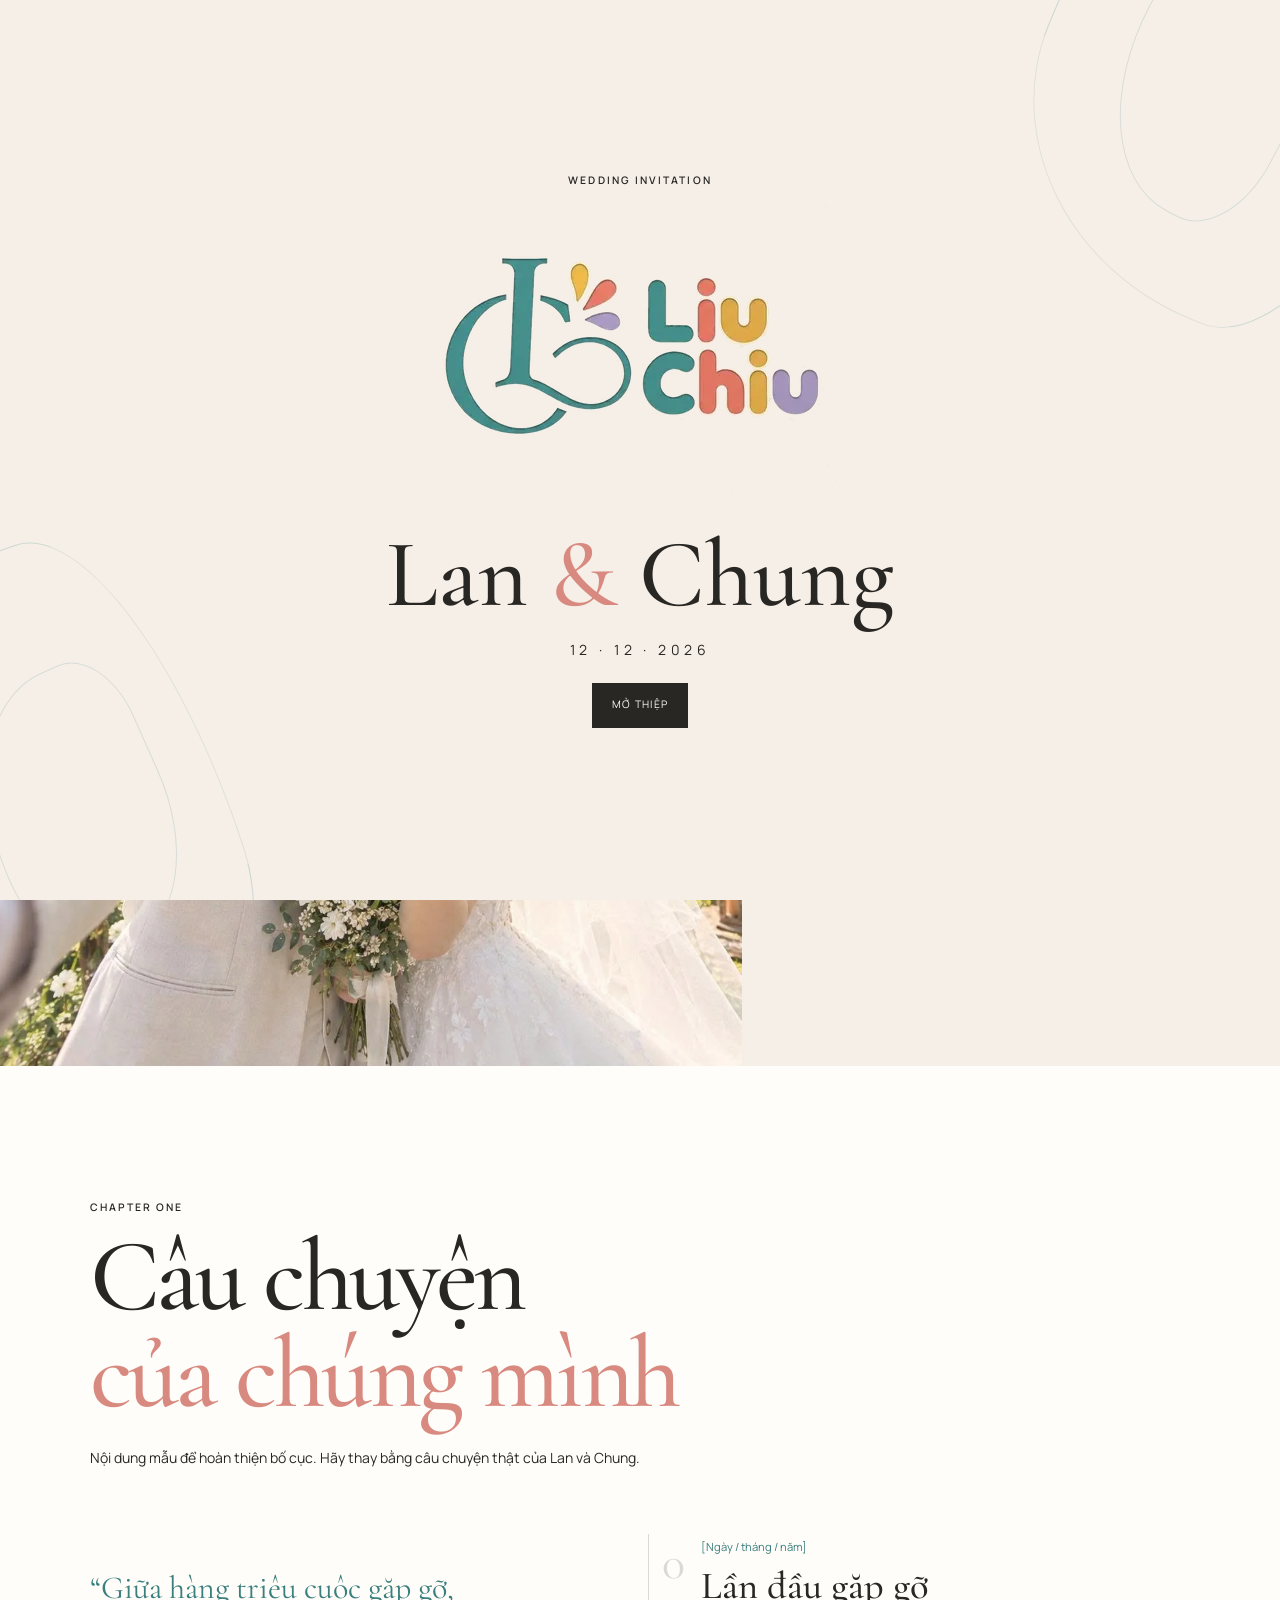
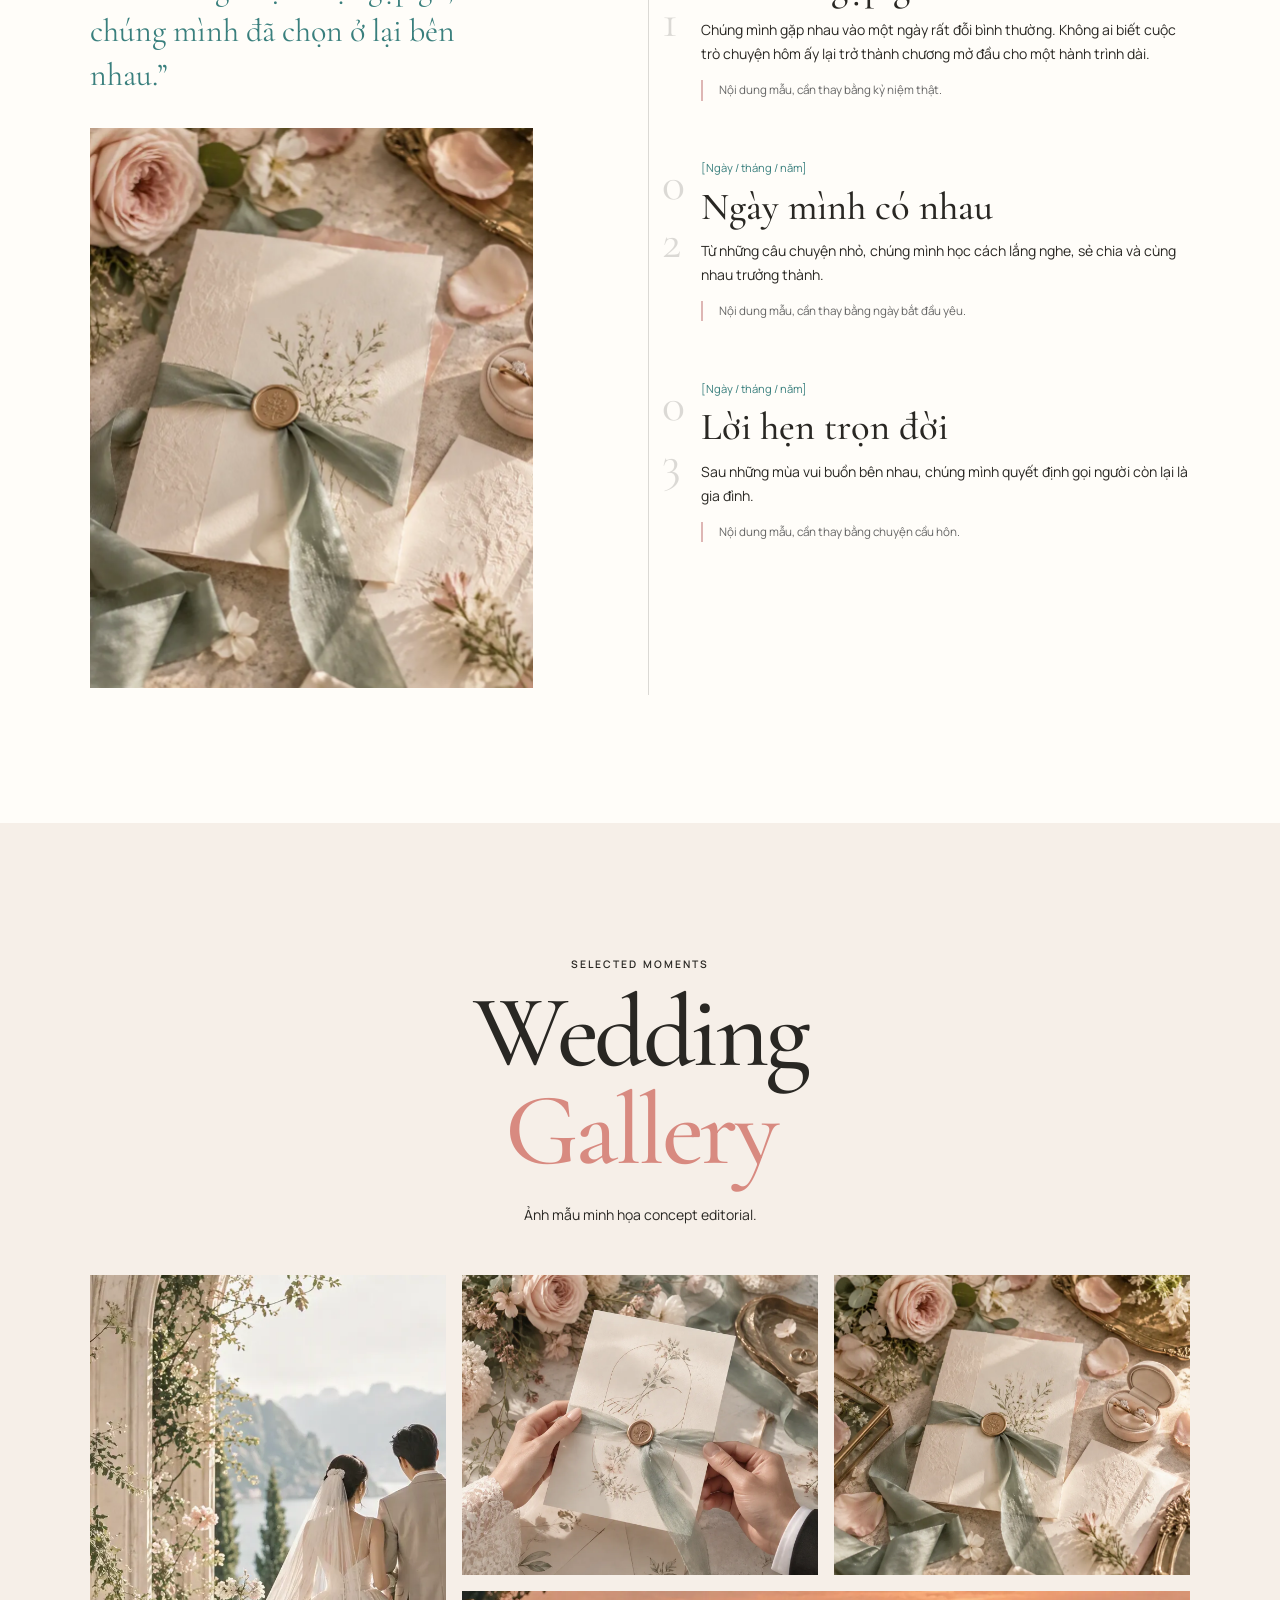
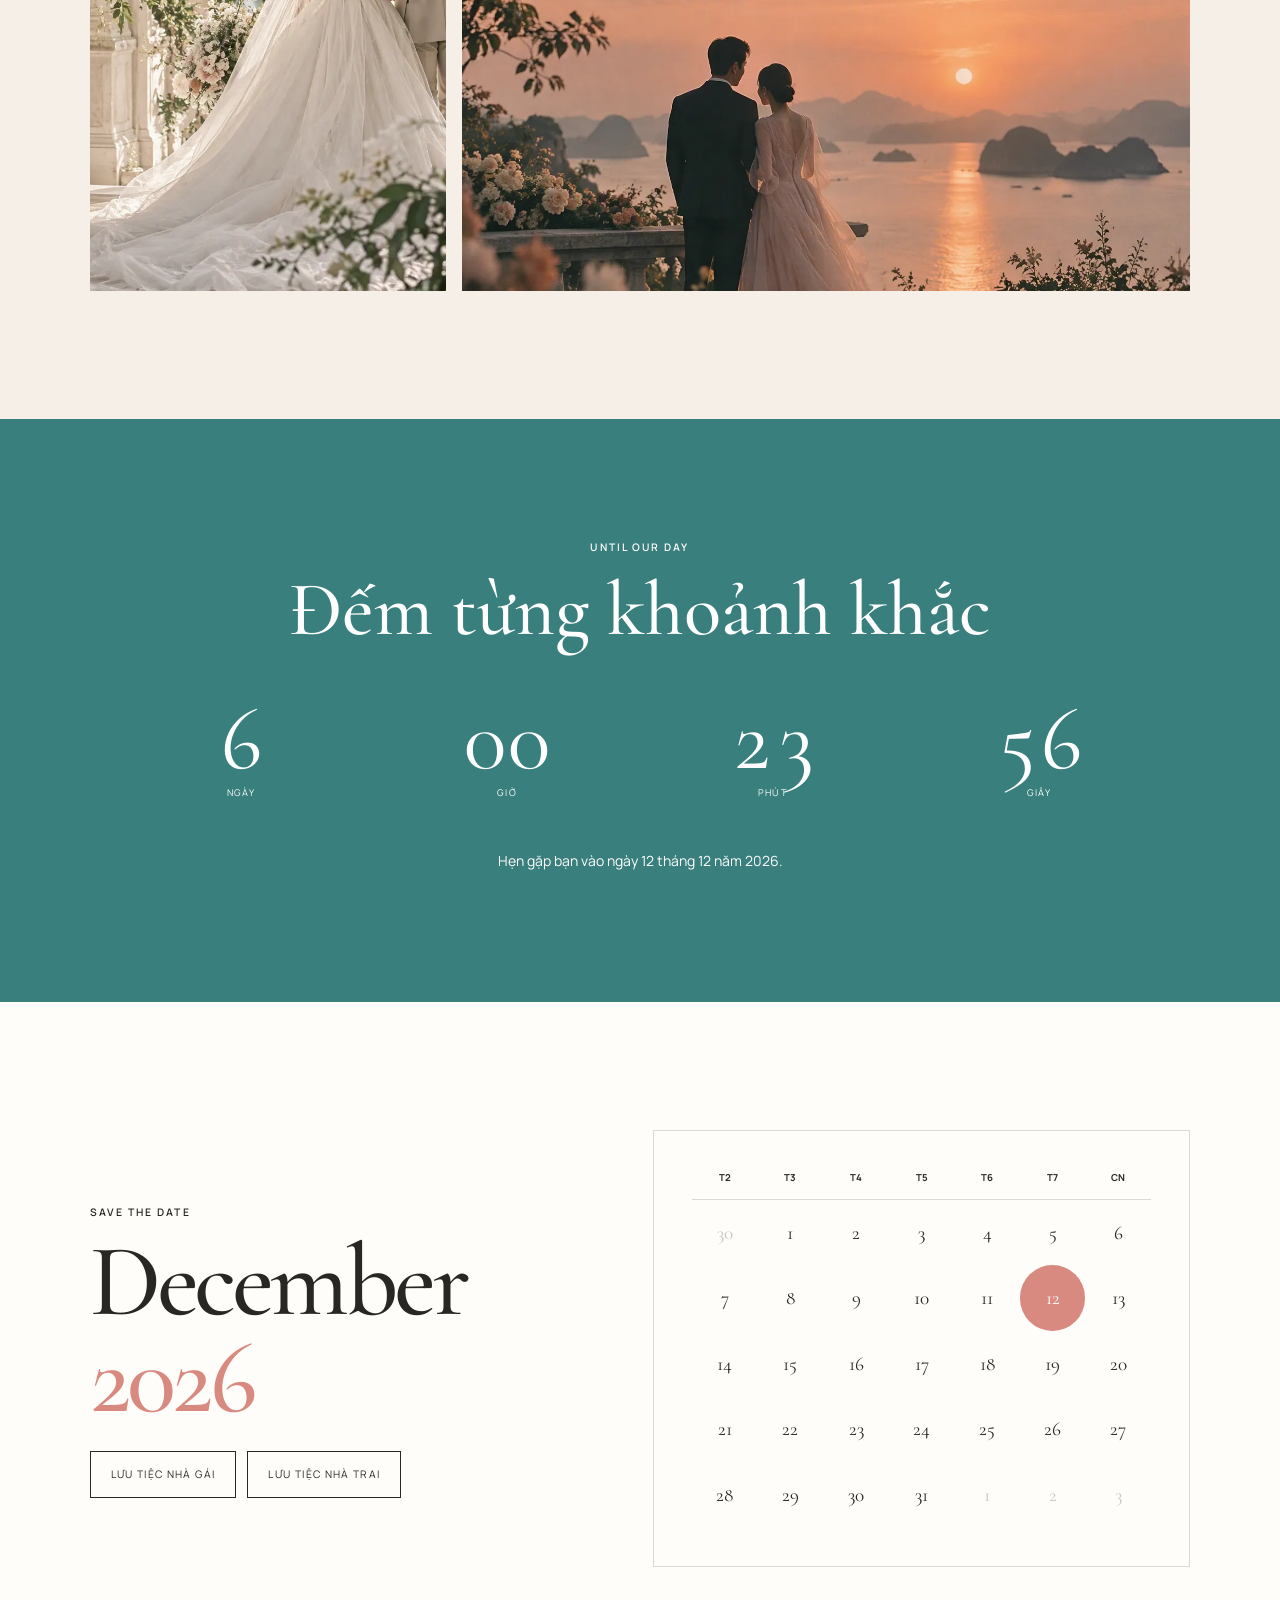
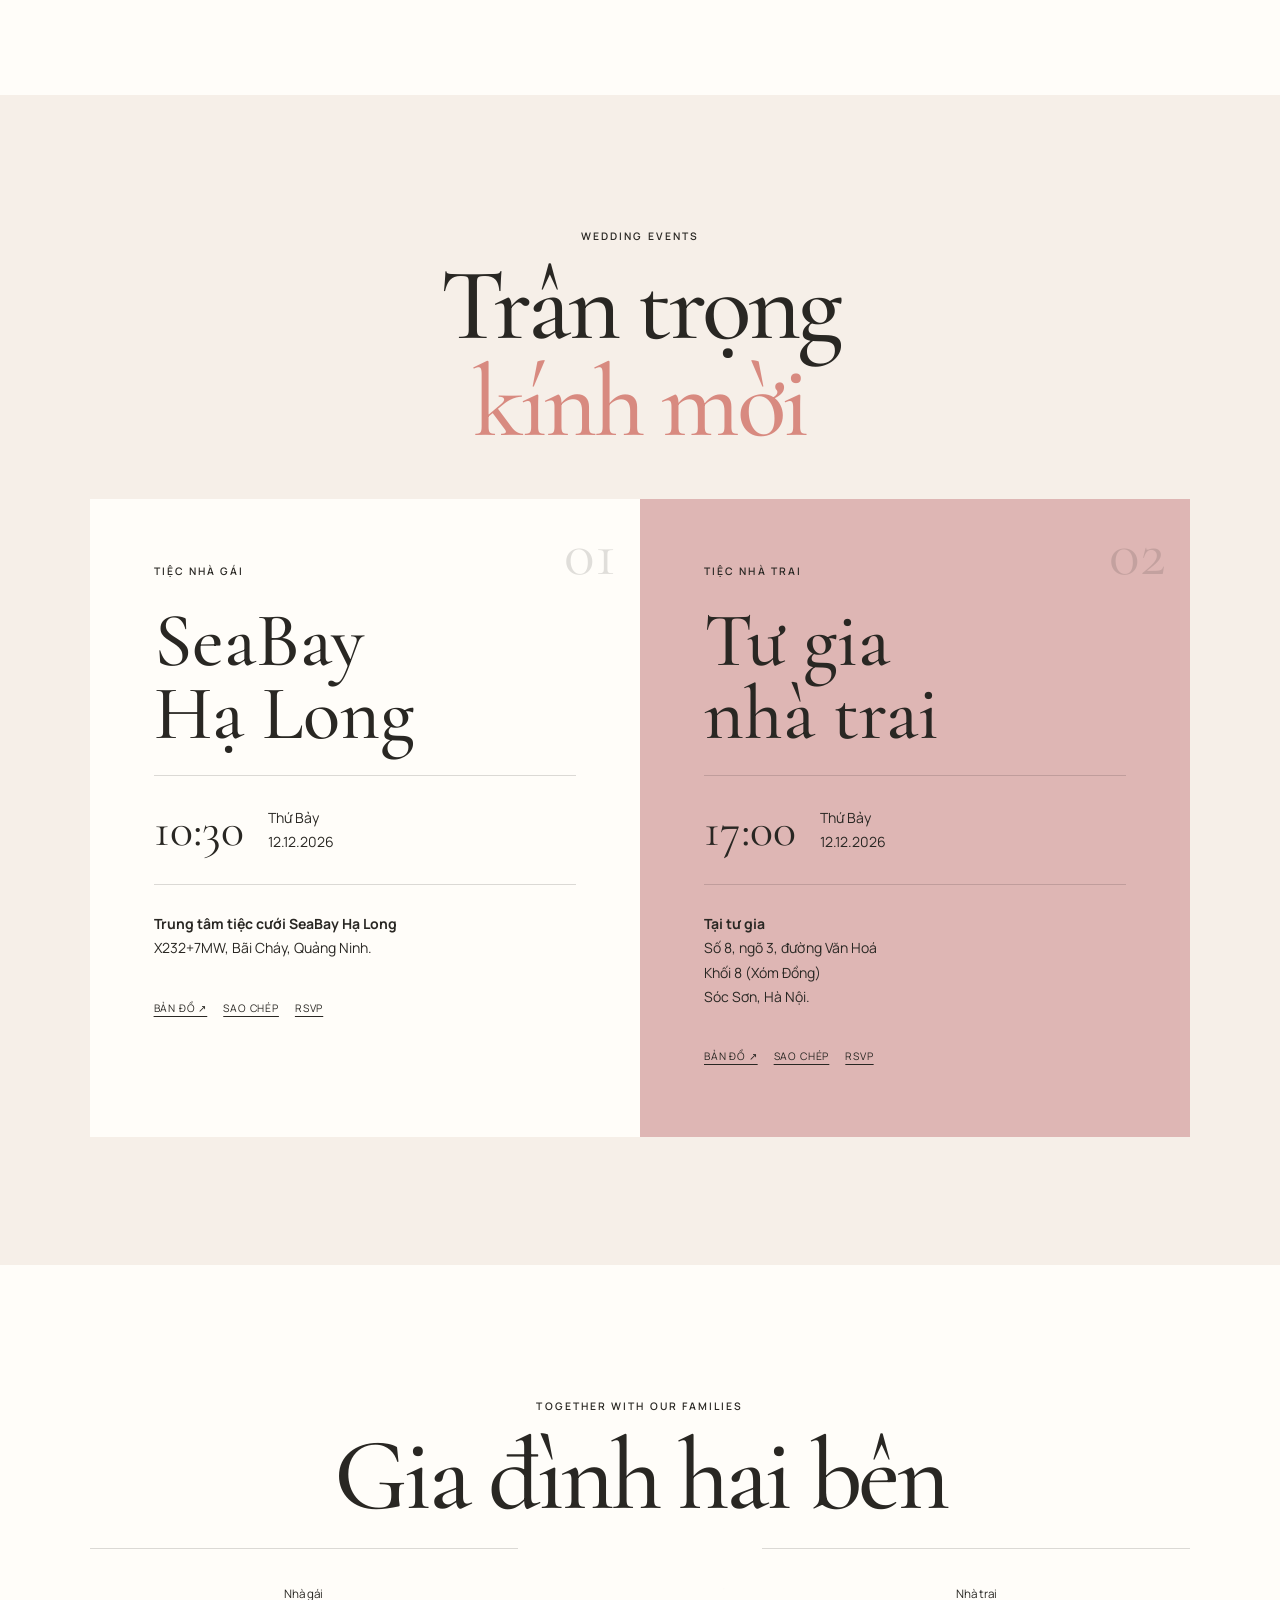
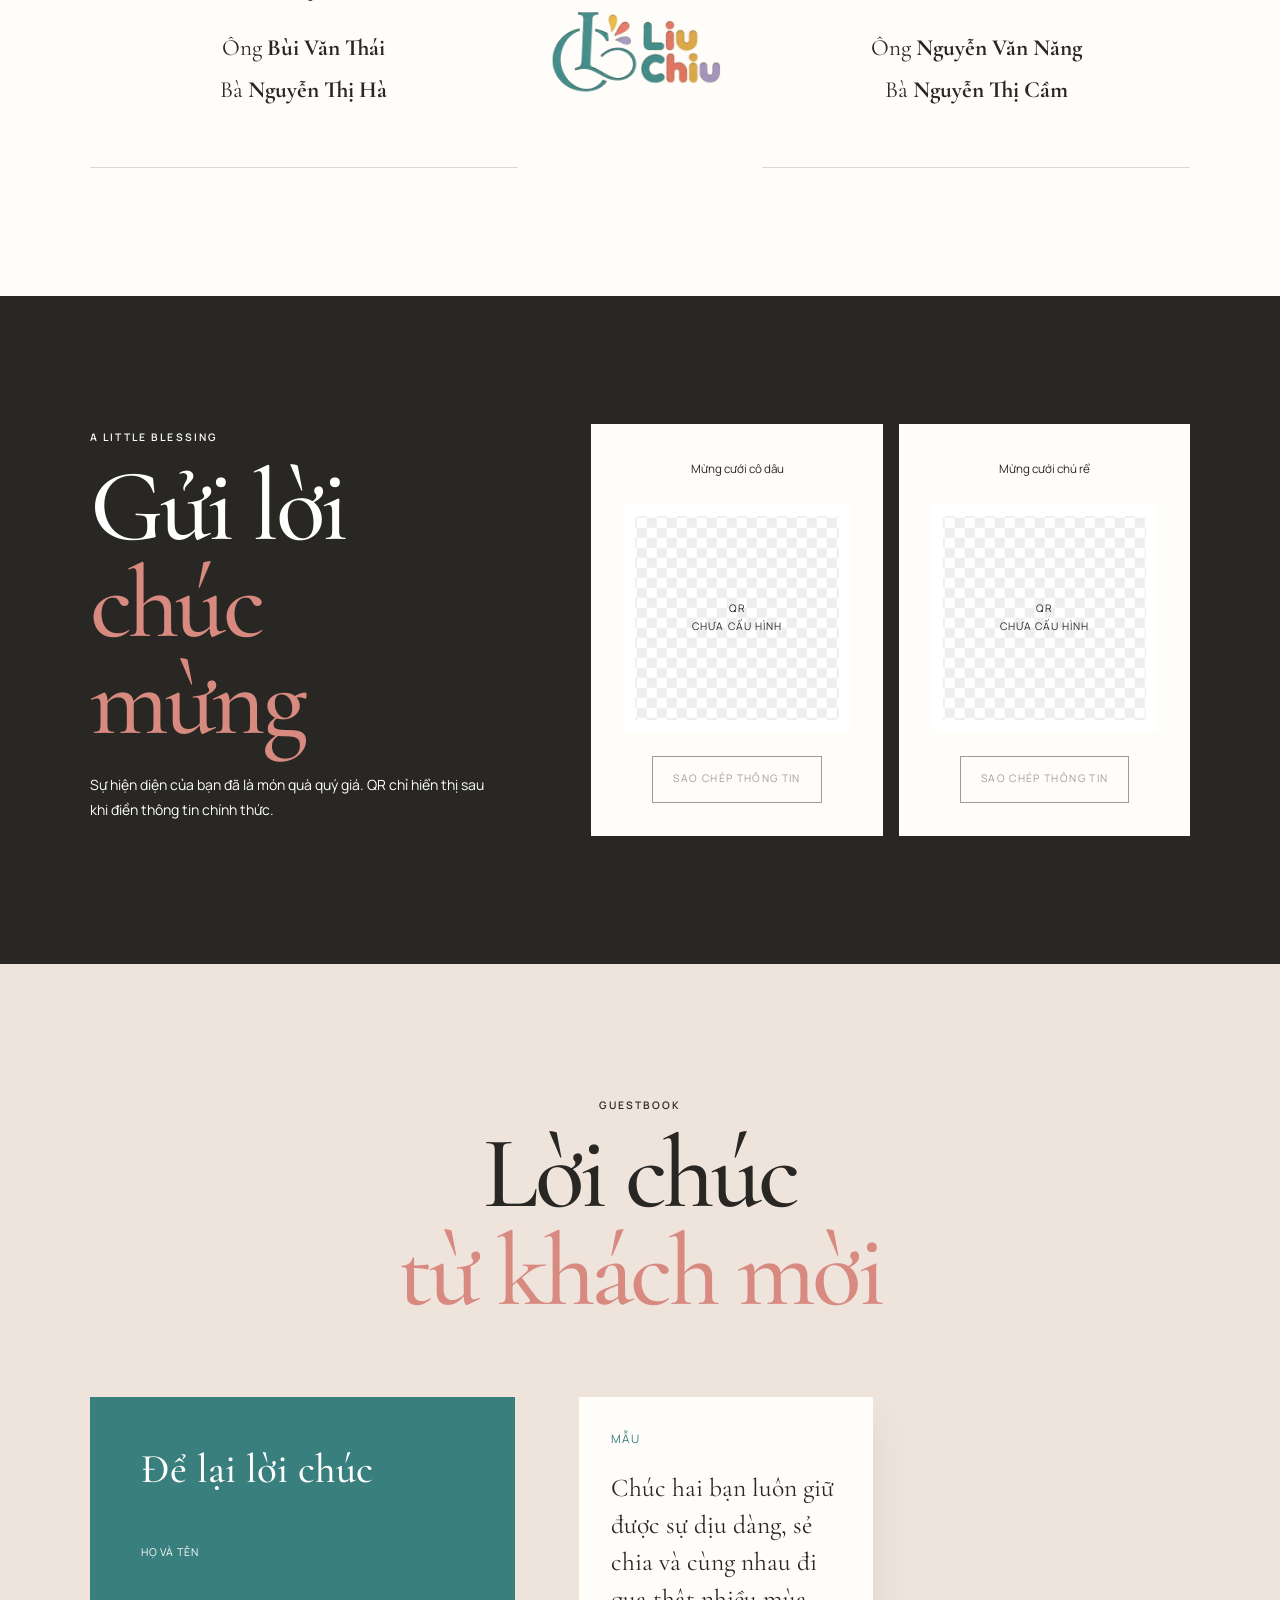
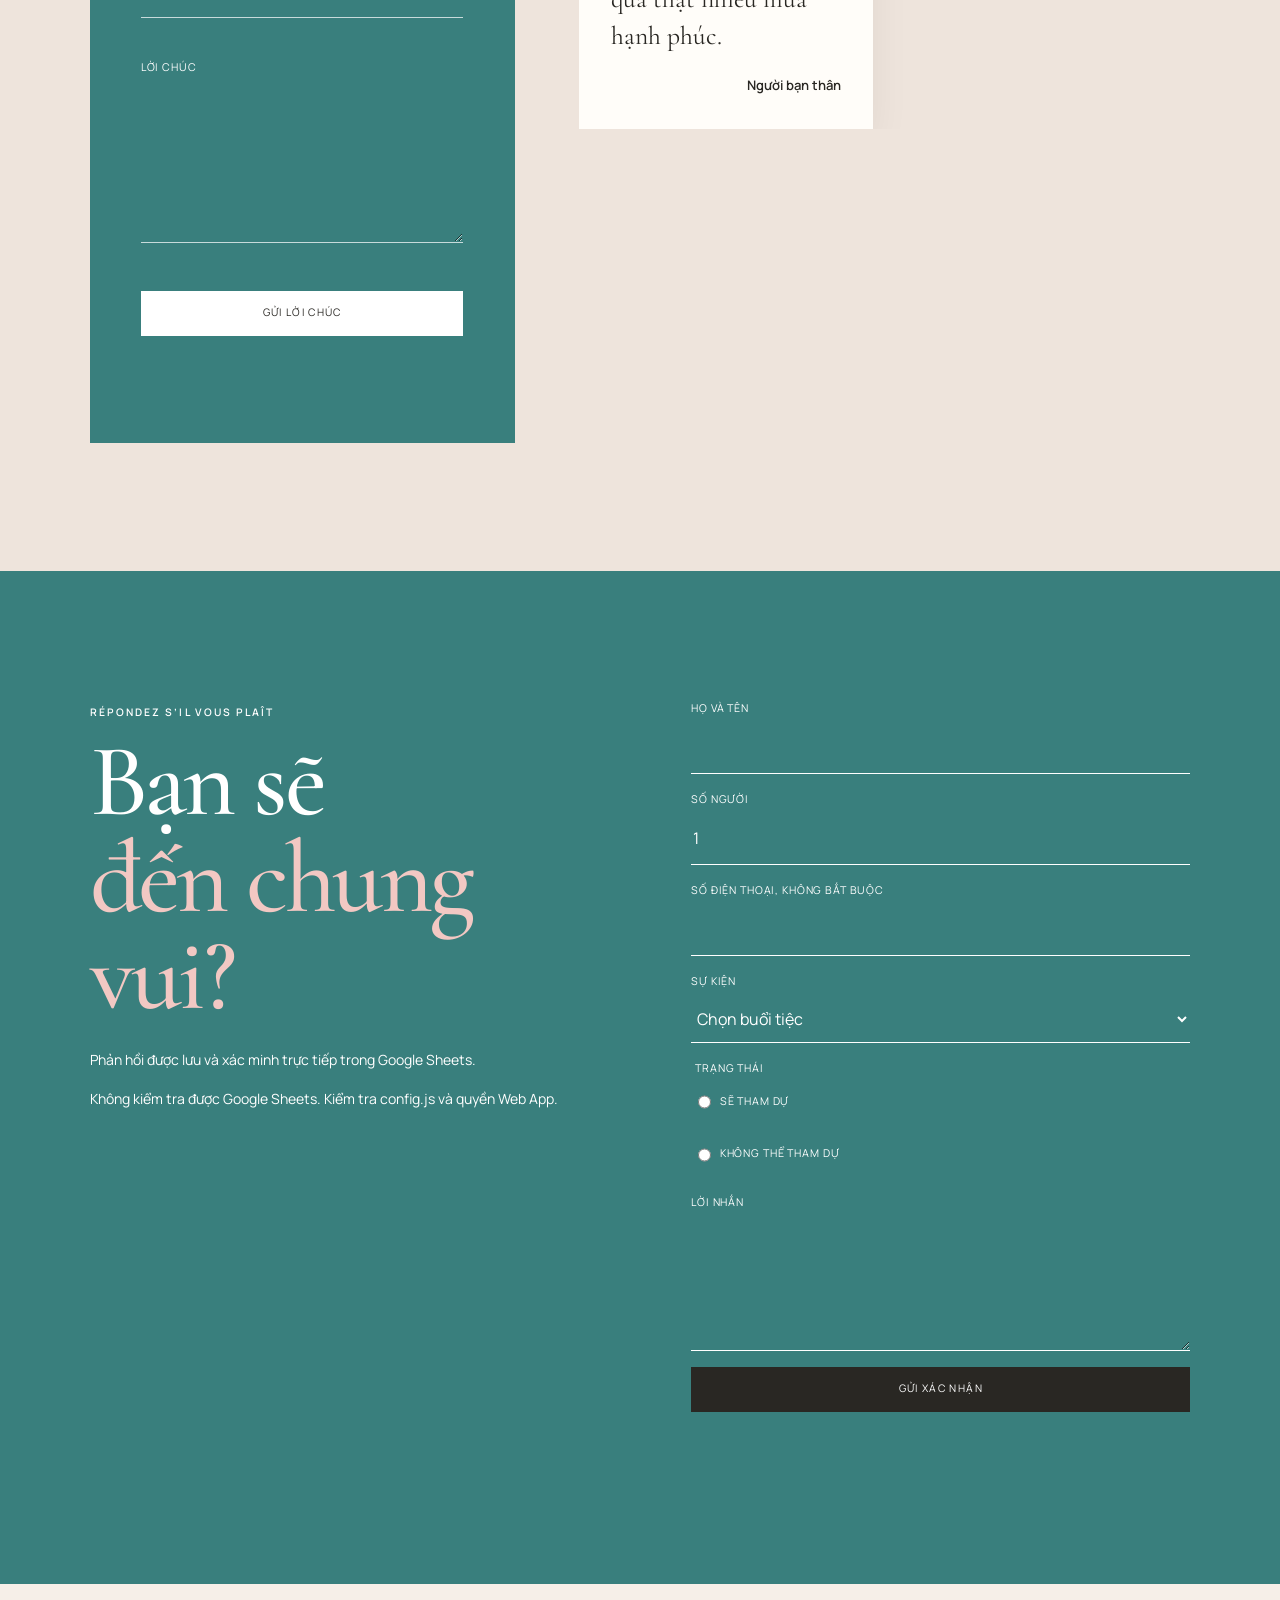
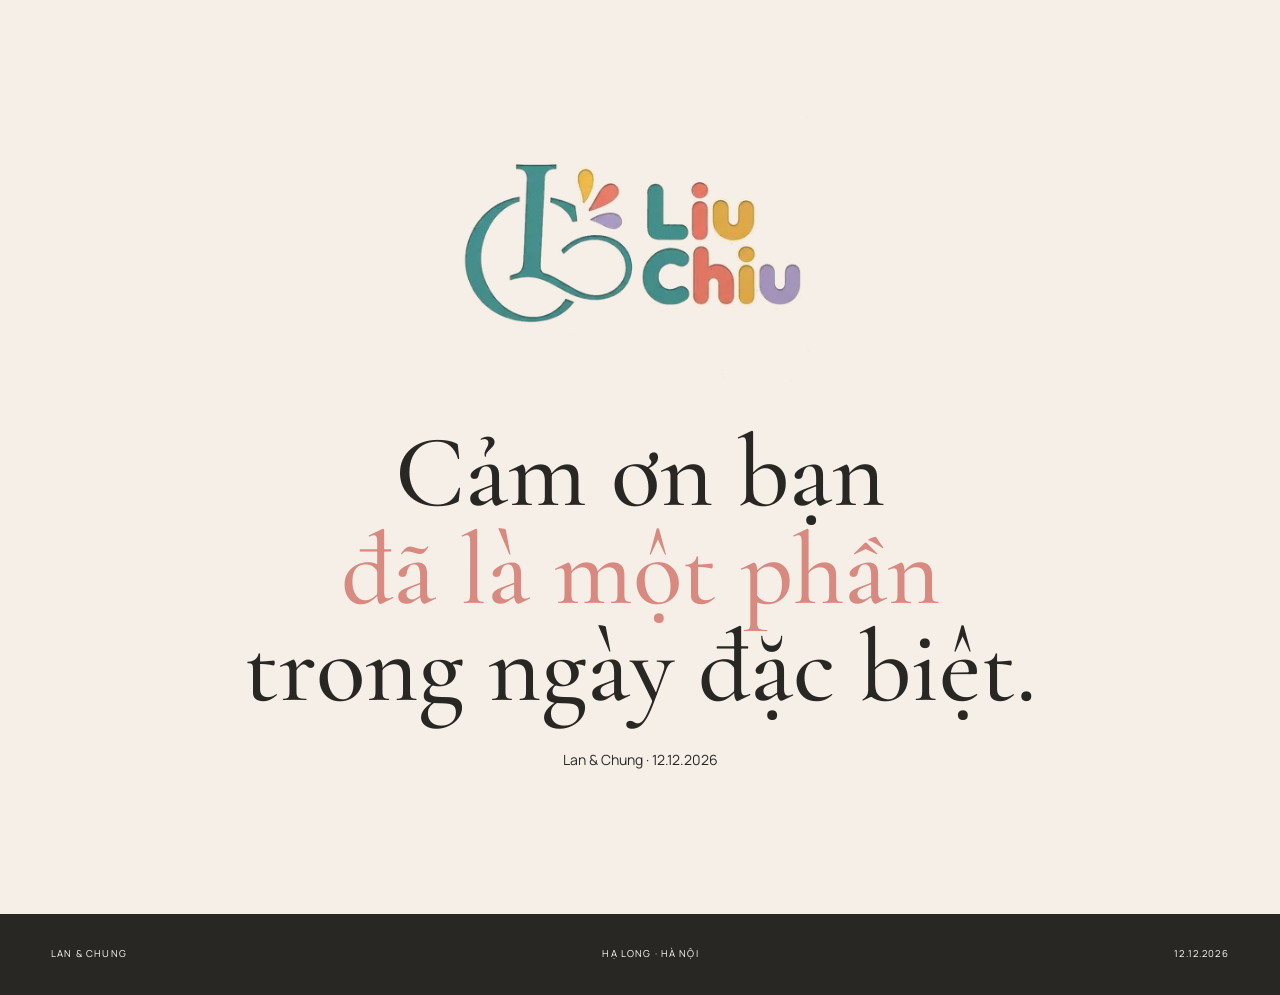
==== index.html @ 1a31b3ee "Update index.html" ====
<!DOCTYPE html>

<html lang="vi">
<head>
<meta charset="utf-8"/>
<meta content="width=device-width, initial-scale=1, viewport-fit=cover" name="viewport"/>
<meta content="#f6efe8" name="theme-color"/>
<meta content="Thiệp cưới Lan và Chung, ngày 12 tháng 12 năm 2026" name="description"/>
<title>Lan &amp; Chung | 12.12.2026</title>
<link href="https://fonts.googleapis.com" rel="preconnect"/>
<link crossorigin="" href="https://fonts.gstatic.com" rel="preconnect"/>
<link href="https://fonts.googleapis.com/css2?family=Cormorant+Garamond:wght@400;500;600&amp;family=Manrope:wght@300;400;500;600&amp;display=swap&amp;subset=vietnamese" rel="stylesheet"/>
<link href="style.css" rel="stylesheet"/>
<script defer="" src="config.js"></script>
<script defer="" src="main.js"></script>
<script defer="" src="wishs-slider.js"></script>
</head>
<body class="locked">
<a class="skip" href="#main">Đi đến nội dung chính</a>
<!-- Trang bìa mở thiệp (Cover) -->
<div class="cover" id="cover">
<div class="cover-card">
<span class="eyebrow">Wedding invitation</span>
<picture>
<source media="(min-width: 1024px)" srcset="assets/images/logo_liu_chiu_desktop.webp"/>
<source media="(min-width: 768px)" srcset="assets/images/logo_liu_chiu_tablet.webp"/>
<img alt="Logo Liu Chiu" src="assets/images/logo_liu_chiu_mobile.webp"/>
</picture>
<h1>Lan <i>&amp;</i> Chung</h1>
<p>12 · 12 · 2026</p>
<button class="btn dark" id="open">Mở thiệp</button>
</div>
</div>
<!-- Thanh thanh điều hướng Header -->
<header>
<a class="brand" href="#hero">
<picture>
<source media="(min-width: 1024px)" srcset="assets/images/logo_liu_chiu_desktop.webp"/>
<source media="(min-width: 768px)" srcset="assets/images/logo_liu_chiu_tablet.webp"/>
<img alt="Logo Liu Chiu" src="assets/images/logo_liu_chiu_mobile.webp"/>
</picture>
</a>
<button aria-expanded="false" class="menu" id="menu" type="button">Menu</button>
<nav id="nav">
<a href="#story">Câu chuyện</a>
<a href="#gallery">Album</a>
<a href="#events">Lễ cưới</a>
<a href="#wishes">Lời chúc</a>
<a href="#rsvp">RSVP</a>
</nav>
<button class="share" id="share">Chia sẻ</button>
</header>
<!-- Nội dung chính -->
<main id="main">
<!-- 1. Section Hero (Bìa chính) -->
<section class="hero" id="hero">
<figure>
<picture>
<source media="(max-width: 768px)" srcset="assets/images/hero-mobile.webp"/>
<img alt="Hai người trong trang phục cưới chụp ảnh trước thác nước và hoa trắng" fetchpriority="high" height="1448" src="assets/images/hero.webp" width="1086"/>
</picture>
</figure>
<div class="hero-copy reveal">
<span class="eyebrow">The wedding edit · Volume 01</span>
<h2>Lan <i>&amp;</i><br/>Chung</h2>
<div class="date">
<span>Thứ Bảy</span>
<b>12.12</b>
<span>2026</span>
</div>
<p>Bùi Ngọc Lan và Nguyễn Văn Chung trân trọng mời bạn cùng hiện diện trong ngày khởi đầu hành trình mới.</p>
</div>
</section>
<!-- 2. Section Story (Câu chuyện tình yêu) -->
<section class="section" id="story">
<div class="heading reveal">
<span class="eyebrow">Chapter one</span>
<h2>Câu chuyện <em>của chúng mình</em></h2>
<p>Nội dung mẫu để hoàn thiện bố cục. Hãy thay bằng câu chuyện thật của Lan và Chung.</p>
</div>
<div class="story">
<figure class="reveal">
<p>“Giữa hàng triệu cuộc gặp gỡ, chúng mình đã chọn ở lại bên nhau.”</p>
<img alt="Ảnh mẫu cho câu chuyện" loading="lazy" src="assets/images/g3.webp"/>
</figure>
<div class="timeline">
<article class="reveal">
<b>01</b>
<time>[Ngày / tháng / năm]</time>
<h3>Lần đầu gặp gỡ</h3>
<p>Chúng mình gặp nhau vào một ngày rất đỗi bình thường. Không ai biết cuộc trò chuyện hôm ấy lại trở thành chương mở đầu cho một hành trình dài.</p>
<small>Nội dung mẫu, cần thay bằng kỷ niệm thật.</small>
</article>
<article class="reveal">
<b>02</b>
<time>[Ngày / tháng / năm]</time>
<h3>Ngày mình có nhau</h3>
<p>Từ những câu chuyện nhỏ, chúng mình học cách lắng nghe, sẻ chia và cùng nhau trưởng thành.</p>
<small>Nội dung mẫu, cần thay bằng ngày bắt đầu yêu.</small>
</article>
<article class="reveal">
<b>03</b>
<time>[Ngày / tháng / năm]</time>
<h3>Lời hẹn trọn đời</h3>
<p>Sau những mùa vui buồn bên nhau, chúng mình quyết định gọi người còn lại là gia đình.</p>
<small>Nội dung mẫu, cần thay bằng chuyện cầu hôn.</small>
</article>
</div>
</div>
</section>
<!-- 3. Section Gallery (Album ảnh) -->
<section class="section gallery" id="gallery">
<div class="heading center reveal">
<span class="eyebrow">Selected moments</span>
<h2>Wedding <em>Gallery</em></h2>
<p>Ảnh mẫu minh họa concept editorial.</p>
</div>
<div class="photos">
<button class="photo tall reveal" data-img="assets/images/g1.webp">
<img alt="Ảnh mẫu thiệp cưới" loading="lazy" src="assets/images/g1.webp"/>
</button>
<button class="photo reveal" data-img="assets/images/g2.webp">
<img alt="Ảnh mẫu cưới botanical" loading="lazy" src="assets/images/g2.webp"/>
</button>
<button class="photo reveal" data-img="assets/images/g3.webp">
<img alt="Ảnh mẫu cưới tông hồng" loading="lazy" src="assets/images/g3.webp"/>
</button>
<button class="photo wide reveal" data-img="assets/images/g4.webp">
<img alt="Ảnh mẫu cưới hoàng hôn" loading="lazy" src="assets/images/g4.webp"/>
</button>
</div>
</section>
<!-- 4. Section Countdown (Đếm ngược) -->
<section class="count reveal">
<span class="eyebrow">Until our day</span>
<h2>Đếm từng khoảnh khắc</h2>
<div class="count-grid">
<div><b id="days">0</b><span>Ngày</span></div>
<div><b id="hours">00</b><span>Giờ</span></div>
<div><b id="mins">00</b><span>Phút</span></div>
<div><b id="secs">00</b><span>Giây</span></div>
</div>
<p id="countMsg">Hẹn gặp bạn vào ngày 12 tháng 12 năm 2026.</p>
</section>
<!-- 5. Section Calendar (Lịch tháng) -->
<section class="section calendar-section">
<div class="heading reveal">
<span class="eyebrow">Save the date</span>
<h2>December <em>2026</em></h2>
<div class="actions">
<button class="btn outline" data-ics="bride">Lưu tiệc nhà gái</button>
<button class="btn outline" data-ics="groom">Lưu tiệc nhà trai</button>
</div>
</div>
<div class="calendar reveal">
<div class="week"><b>T2</b><b>T3</b><b>T4</b><b>T5</b><b>T6</b><b>T7</b><b>CN</b></div>
<div class="days" id="cal"></div>
</div>
</section>
<!-- 6. Section Events (Thông tin tiệc cưới) -->
<section class="section events" id="events">
<div class="heading center reveal">
<span class="eyebrow">Wedding events</span>
<h2>Trân trọng <em>kính mời</em></h2>
</div>
<div class="event-grid">
<article class="event reveal">
<span>01</span>
<div class="eyebrow">Tiệc nhà gái</div>
<h3>SeaBay<br/>Hạ Long</h3>
<div class="event-date">
<b>10:30</b>
<p>Thứ Bảy<br/>12.12.2026</p>
</div>
<address>
<strong>Trung tâm tiệc cưới SeaBay Hạ Long</strong><br/>
            X232+7MW, Bãi Cháy, Quảng Ninh.
          </address>
<div class="links">
<a href="https://www.google.com/maps/search/?api=1&amp;query=X232%2B7MW%2C+B%C3%A3i+Ch%C3%A1y%2C+Qu%E1%BA%A3ng+Ninh" rel="noopener" target="_blank">Bản đồ ↗</a>
<button data-copy="X232+7MW, Bãi Cháy, Quảng Ninh">Sao chép</button>
<button data-select="Tiệc nhà gái">RSVP</button>
</div>
</article>
<article class="event rose reveal">
<span>02</span>
<div class="eyebrow">Tiệc nhà trai</div>
<h3>Tư gia<br/>nhà trai</h3>
<div class="event-date">
<b>17:00</b>
<p>Thứ Bảy<br/>12.12.2026</p>
</div>
<address>
<strong>Tại tư gia</strong><br/>
            Số 8, ngõ 3, đường Văn Hoá<br/>
            Khối 8 (Xóm Đồng)<br/>
            Sóc Sơn, Hà Nội.
          </address>
<div class="links">
<a href="https://www.google.com/maps/search/?api=1&amp;query=S%E1%BB%91+8%2C+ng%C3%B5+3%2C+%C4%91%C6%B0%E1%BB%9Dng+V%C4%83n+Ho%C3%A1%2C+Kh%E1%BB%91i+8%2C+S%C3%B3c+S%C6%A1n%2C+H%C3%A0+N%E1%BB%99i" rel="noopener" target="_blank">Bản đồ ↗</a>
<button data-copy="Số 8, ngõ 3, đường Văn Hoá, Khối 8 (Xóm Đồng), Sóc Sơn, Hà Nội">Sao chép</button>
<button data-select="Tiệc nhà trai">RSVP</button>
</div>
</article>
</div>
</section>
<!-- 7. Section Family (Thông tin hai nhà) -->
<section class="section family reveal">
<span class="eyebrow">Together with our families</span>
<h2>Gia đình hai bên</h2>
<div>
<article>
<small>Nhà gái</small>
<p>Ông <b>Bùi Văn Thái</b><br/>Bà <b>Nguyễn Thị Hà</b></p>
</article>
<picture>
<source media="(min-width: 1024px)" srcset="assets/images/logo_liu_chiu_desktop.webp"/>
<source media="(min-width: 768px)" srcset="assets/images/logo_liu_chiu_tablet.webp"/>
<img alt="Logo Liu Chiu" loading="lazy" src="assets/images/logo_liu_chiu_mobile.webp"/>
</picture>
<article>
<small>Nhà trai</small>
<p>Ông <b>Nguyễn Văn Năng</b><br/>Bà <b>Nguyễn Thị Cầm</b></p>
</article>
</div>
</section>
<!-- 8. Section Gift (Mừng cưới / QR) -->
<section class="section gift">
<div class="heading reveal">
<span class="eyebrow">A little blessing</span>
<h2>Gửi lời <em>chúc mừng</em></h2>
<p>Sự hiện diện của bạn đã là món quà quý giá. QR chỉ hiển thị sau khi điền thông tin chính thức.</p>
</div>
<div class="gift-grid">
<article class="reveal">
<small>Mừng cưới cô dâu</small>
<div class="qr">QR<br/>CHƯA CẤU HÌNH</div>
<button class="btn outline" disabled="">Sao chép thông tin</button>
</article>
<article class="reveal">
<small>Mừng cưới chú rể</small>
<div class="qr">QR<br/>CHƯA CẤU HÌNH</div>
<button class="btn outline" disabled="">Sao chép thông tin</button>
</article>
</div>
</section>
<!-- 9. Section Wishes (Tường lời chúc) -->
<section class="section wishes" id="wishes">
<div class="heading center reveal">
<span class="eyebrow">Guestbook</span>
<h2>Lời chúc <em>từ khách mời</em></h2>
</div>
<div class="wish-layout wish-layout--form-first">


<form id="wishForm">
<h3>Để lại lời chúc</h3>
<label>Họ và tên
            <input autocomplete="name" maxlength="80" name="guestName" required=""/>
</label>
<label>Lời chúc
            <textarea maxlength="500" name="wish" required="" rows="5"></textarea>
</label>
<button class="btn dark" type="submit">Gửi lời chúc</button>
<p aria-live="polite" id="wishStatus" role="status"></p>
</form><div aria-label="Danh sách lời chúc từ khách mời" aria-live="polite" id="wishList">
<article class="wish">
<small>Mẫu</small>
<blockquote>Chúc hai bạn luôn giữ được sự dịu dàng, sẻ chia và cùng nhau đi qua thật nhiều mùa hạnh phúc.</blockquote>
<p>Người bạn thân</p>
</article>
</div></div>
</section>
<!-- 10. Section RSVP (Xác nhận tham dự) -->
<section class="section rsvp" id="rsvp">
<div class="heading reveal">
<span class="eyebrow">Répondez s’il vous plaît</span>
<h2>Bạn sẽ <em>đến chung vui?</em></h2>
<p>Phản hồi được lưu và xác minh trực tiếp trong Google Sheets.</p>
<p id="backendState" role="status">Đang kiểm tra kết nối biểu mẫu...</p>
</div>
<form id="rsvpForm">
<label>Họ và tên
          <input maxlength="80" name="name" required=""/>
</label>
<label>Số người
          <input max="20" min="1" name="guests" required="" type="number" value="1"/>
</label>
<label>Số điện thoại, không bắt buộc
            <input autocomplete="tel" maxlength="30" name="phone" type="tel"/>
</label>
<label>Sự kiện
          <select name="event" required="">
<option value="">Chọn buổi tiệc</option>
<option>Tiệc nhà gái</option>
<option>Tiệc nhà trai</option>
<option>Cả hai buổi tiệc</option>
</select>
</label>
<fieldset>
<legend>Trạng thái</legend>
<label><input name="attendance" required="" type="radio" value="Sẽ tham dự"/> Sẽ tham dự</label>
<label><input name="attendance" type="radio" value="Không thể tham dự"/> Không thể tham dự</label>
</fieldset>
<label>Lời nhắn
          <textarea maxlength="500" name="message" rows="4"></textarea>
</label>
<button class="btn dark">Gửi xác nhận</button>
<p id="rsvpStatus" role="status"></p>
</form>
</section>
<!-- 11. Section Closing (Lời cảm ơn) -->
<section class="closing reveal">
<picture>
<source media="(min-width: 1024px)" srcset="assets/images/logo_liu_chiu_desktop.webp"/>
<source media="(min-width: 768px)" srcset="assets/images/logo_liu_chiu_tablet.webp"/>
<img alt="Logo Liu Chiu" loading="lazy" src="assets/images/logo_liu_chiu_mobile.webp"/>
</picture>
<h2>Cảm ơn bạn <em>đã là một phần</em> trong ngày đặc biệt.</h2>
<p>Lan &amp; Chung · 12.12.2026</p>
</section>
</main>
<!-- Footer -->
<footer>
<span>LAN &amp; CHUNG</span>
<span>Hạ Long · Hà Nội</span>
<span>12.12.2026</span>
</footer>
<!-- Các thành phần bổ trợ UI/UX -->
<button class="music" id="music">♫ <span>Nhạc</span></button>
<div class="toast" id="toast"></div>
<div class="lightbox" hidden="" id="lightbox">
<button id="close">×</button>
<img alt="Ảnh phóng lớn" id="lightImg"/>
</div>
</body>
</html>
---- style.css ----
/* ==========================================
   1. CẤU HÌNH GỐC & BIẾN MÀU (CSS VARIABLES)
   ========================================== */
:root {
  --cream: #f6efe8;
  --paper: #fffdf9;
  --ink: #292723;
  --green: #397f7d;
  --rose: #d88a80;
  --pink: #deb6b4;
  --gold: #e9ad32;
  --line: rgba(41, 39, 35, .17);
  --serif: 'Cormorant Garamond', 'Times New Roman', serif;
  --sans: 'Manrope', Arial, sans-serif;
}

* {
  box-sizing: border-box;
}

html {
  scroll-behavior: smooth;
  overflow-x: hidden;
}

body {
  margin: 0;
  overflow-wrap: anywhere;
  color: var(--ink);
  background: var(--paper);
  font: clamp(14px, 1.05vw, 16px)/1.72 var(--sans);
  overflow-x: hidden;
}

body.locked {
  overflow: hidden;
}

img {
  max-width: 100%;
}

button, input, select, textarea {
  font: inherit;
  color: inherit;
}

/* Truy cập nhanh cho Screen Reader */
.skip {
  position: absolute;
  left: -9999px;
}
.skip:focus {
  left: 1rem;
  top: 1rem;
  z-index: 2000;
  background: #fff;
  padding: 1rem;
}

a {
  color: inherit;
}

.eyebrow {
  text-transform: uppercase;
  letter-spacing: .2em;
  font-size: .65rem;
  font-weight: 600;
}


/* ==========================================
   2. TRANG BÌA (COVER OVERLAY)
   ========================================== */
.cover {
  position: fixed;
  inset: 0;
  z-index: 1000;
  display: grid;
  place-items: center;
  background: var(--cream);
  padding: max(1rem, env(safe-area-inset-top)) max(1rem, env(safe-area-inset-right)) max(1rem, env(safe-area-inset-bottom)) max(1rem, env(safe-area-inset-left));
  transition: .6s;
  overflow: hidden;
  isolation: isolate;
}

.cover.open {
  opacity: 0;
  visibility: hidden;
}

/* Các đường nét hoa văn trang trí cho cover */
.cover:before, .cover:after {
  content: "";
  position: absolute;
  z-index: -1;
  width: clamp(180px, 30vw, 560px);
  height: clamp(260px, 45vw, 720px);
  border: 1px solid rgba(57, 127, 125, .22);
  pointer-events: none;
}
.cover:before {
  left: clamp(-260px, -12vw, -80px);
  bottom: clamp(-300px, -18vw, -105px);
  border-radius: 68% 32% 61% 39%/36% 62% 38% 64%;
  transform: rotate(-18deg);
}
.cover:after {
  right: clamp(-260px, -13vw, -90px);
  top: clamp(-340px, -20vw, -120px);
  border-radius: 38% 62% 35% 65%/64% 36% 61% 39%;
  transform: rotate(22deg);
}

.cover-card {
  position: relative;
  width: min(92vw, 1760px);
  height: min(92svh, 920px);
  max-height: none;
  overflow: visible;
  display: flex;
  flex-direction: column;
  justify-content: center;
  align-items: center;
  gap: clamp(.35rem, 1.15vh, 1rem);
  padding: clamp(1rem, 2.5vw, 3rem);
  background: rgba(246, 239, 232, .42);
  text-align: center;
}

.cover-card:before, .cover-card:after {
  content: "";
  position: absolute;
  width: clamp(110px, 14vw, 260px);
  height: clamp(170px, 22vw, 390px);
  border: 1px solid rgba(57, 127, 125, .16);
  pointer-events: none;
}
.cover-card:before {
  left: clamp(-110px, -5vw, -25px);
  bottom: clamp(-135px, -7vw, -45px);
  border-radius: 70% 30% 58% 42%;
  transform: rotate(-24deg);
}
.cover-card:after {
  right: clamp(-120px, -6vw, -30px);
  top: clamp(-150px, -8vw, -50px);
  border-radius: 42% 58% 34% 66%;
  transform: rotate(28deg);
}

.cover-card > .eyebrow { order: 0; margin: 0; }
.cover-card > img { order: 1; width: min(31vw, 460px); max-height: 34svh; margin: clamp(.2rem, 1vh, .8rem) auto; object-fit: contain; }
.cover-card > h1 { order: 2; font-size: clamp(3.1rem, 7.5vw, 8rem); line-height: .84; white-space: nowrap; margin: clamp(.1rem, .8vh, .6rem) 0; }
.cover-card > p { order: 3; margin: 0; letter-spacing: .32em; }
.cover-card > .btn { order: 4; margin-top: clamp(.3rem, 1.2vh, 1rem); }

.cover h1, .hero h2, .heading h2, .count h2, .family h2, .closing h2, h3 {
  font-family: var(--serif);
  font-weight: 500;
  line-height: .95;
}

.cover h1 i, .hero h2 i, .heading em, .closing em {
  font-style: normal;
  color: var(--rose);
}


/* ==========================================
   3. NÚT BẤM (BUTTONS) & HEADER / NAVIGATION
   ========================================== */
.btn {
  min-height: 44px;
  padding: .85rem 1.25rem;
  border: 0;
  text-transform: uppercase;
  letter-spacing: .13em;
  font-size: .65rem;
  cursor: pointer;
}

.dark {
  background: var(--ink);
  color: #fff;
}

.outline {
  background: transparent;
  border: 1px solid currentColor;
}

.btn:disabled {
  opacity: .45;
}

header {
  height: 76px;
  position: sticky;
  top: 0;
  z-index: 100;
  display: flex;
  align-items: center;
  justify-content: space-between;
  padding-left: max(1rem, env(safe-area-inset-left));
  padding-right: max(1rem, env(safe-area-inset-right));
  background: rgba(255, 253, 249, .92);
  backdrop-filter: blur(14px);
  border-bottom: 1px solid var(--line);
}

.brand img {
  display: block;
  width: 78px;
  height: 48px;
  object-fit: contain;
}

nav {
  display: flex;
  gap: clamp(.9rem, 2vw, 1.7rem);
}

nav a, .menu, .share {
  text-decoration: none;
  text-transform: uppercase;
  letter-spacing: .12em;
  font-size: .62rem;
}

.menu, .share {
  border: 0;
  background: none;
  min-height: 44px;
}

.menu {
  display: none;
}


/* ==========================================
   4. CÁC PHẦN NỘI DUNG CHÍNH (SECTIONS)
   ========================================== */
.hero {
  min-height: calc(100svh - 76px);
  display: grid;
  grid-template-columns: minmax(0, 58%) minmax(0, 42%);
  background: var(--cream);
}

.hero figure {
  margin: 0;
  position: relative;
  min-height: 620px;
}

.hero figure img {
  width: 100%;
  height: 100%;
  display: block;
  object-fit: cover;
}

.hero figcaption {
  position: absolute;
  left: 1rem;
  bottom: 1rem;
  background: rgba(255, 255, 255, .9);
  padding: .45rem .7rem;
  font-size: .52rem;
  text-transform: uppercase;
  letter-spacing: .11em;
}

.hero-copy {
  align-self: center;
  padding: clamp(2rem, 6vw, 7rem);
}

.hero h2 {
  font-size: clamp(4.3rem, 10vw, 9rem);
  margin: 1rem 0;
}

.date {
  display: flex;
  align-items: center;
  gap: 1rem;
  border-block: 1px solid var(--line);
  padding: 1rem 0;
  margin: 2rem 0;
  text-transform: uppercase;
  letter-spacing: .12em;
  font-size: .62rem;
}

.date b {
  font: 2rem var(--serif);
}

.section {
  padding: clamp(4.5rem, 10vw, 10rem) max(1.25rem, 7vw);
}

.heading {
  max-width: 960px;
}

.heading h2, .family h2 {
  font-size: clamp(3.2rem, 8vw, 7.5rem);
  letter-spacing: -.035em;
  margin: .6rem 0 1.5rem;
}

.heading em {
  display: block;
}

.center {
  text-align: center;
  margin-inline: auto;
}


/* ==========================================
   5. CÂU CHUYỆN (STORY & TIMELINE)
   ========================================== */
.story {
  display: grid;
  grid-template-columns: minmax(0, .9fr) minmax(0, 1.1fr);
  gap: clamp(3rem, 9vw, 9rem);
  margin-top: 4rem;
}

.story figure {
  margin: 0;
}

.story figure p {
  font: 2rem/1.35 var(--serif);
  color: var(--green);
}

.story figure img {
  width: 100%;
  height: min(560px, 70vh);
  object-fit: cover;
}

.timeline {
  border-left: 1px solid var(--line);
  padding-left: clamp(1.4rem, 4vw, 4rem);
}

.timeline article {
  position: relative;
  padding-bottom: 3.4rem;
}

.timeline article > b {
  position: absolute;
  right: 100%;
  margin-right: 1rem;
  font: 3rem var(--serif);
  opacity: .16;
}

.timeline h3 {
  font-size: 2.4rem;
  margin: .6rem 0;
}

.timeline time {
  color: var(--green);
  font-size: .7rem;
}

.timeline small {
  display: block;
  border-left: 2px solid var(--pink);
  padding-left: 1rem;
  color: #666;
}


/* ==========================================
   6. ALBUM ẢNH (GALLERY)
   ========================================== */
.gallery {
  background: var(--cream);
}

.photos {
  display: grid;
  grid-template-columns: repeat(3, minmax(0, 1fr));
  grid-auto-rows: 300px;
  gap: 1rem;
  margin-top: 3rem;
}

.photo {
  border: 0;
  padding: 0;
  overflow: hidden;
  background: #ddd;
  min-width: 0;
}

.photo img {
  width: 100%;
  height: 100%;
  display: block;
  object-fit: cover;
  transition: .5s;
}

.photo:hover img {
  transform: scale(1.035);
}

.photo.tall {
  grid-row: span 2;
}

.photo.wide {
  grid-column: span 2;
}


/* ==========================================
   7. ĐẾM NGƯỢC & LỊCH (COUNTDOWN & CALENDAR)
   ========================================== */
.count {
  text-align: center;
  background: var(--green);
  color: white;
  padding: clamp(5rem, 9vw, 8rem) max(1rem, 4vw);
}

.count h2 {
  font-size: clamp(2.8rem, 6vw, 6rem);
  margin: 1rem;
}

.count-grid {
  display: grid;
  grid-template-columns: repeat(4, minmax(0, 1fr));
  max-width: 1000px;
  margin: 3rem auto;
  gap: clamp(.5rem, 5vw, 5rem);
}

.count-grid div {
  display: grid;
}

.count-grid b {
  font: clamp(2.8rem, 7vw, 7rem)/1 var(--serif);
  font-variant-numeric: tabular-nums;
}

.count-grid span {
  text-transform: uppercase;
  letter-spacing: .12em;
  font-size: .58rem;
}

.calendar-section {
  display: grid;
  grid-template-columns: minmax(0, 1fr) minmax(0, 1.2fr);
  gap: clamp(3rem, 9vw, 9rem);
  align-items: center;
}

.actions {
  display: flex;
  gap: .7rem;
  flex-wrap: wrap;
}

.calendar {
  border: 1px solid var(--line);
  padding: clamp(1rem, 3vw, 3rem);
  min-width: 0;
}

.week, .days {
  display: grid;
  grid-template-columns: repeat(7, minmax(0, 1fr));
  text-align: center;
}

.week {
  font-size: .6rem;
  border-bottom: 1px solid var(--line);
  padding-bottom: .8rem;
}

.days span {
  aspect-ratio: 1;
  display: grid;
  place-items: center;
  font: clamp(.9rem, 2vw, 1.2rem) var(--serif);
}

.days .muted {
  opacity: .25;
}

.days .today {
  background: var(--rose);
  color: white;
  border-radius: 50%;
}


/* ==========================================
   8. SỰ KIỆN & GIA ĐÌNH (EVENTS & FAMILY)
   ========================================== */
.events {
  background: var(--cream);
}

.event-grid {
  display: grid;
  grid-template-columns: repeat(2, minmax(0, 1fr));
  max-width: 1200px;
  margin: 3rem auto 0;
}

.event {
  position: relative;
  padding: clamp(2rem, 5vw, 5rem);
  background: var(--paper);
}

.event.rose {
  background: var(--pink);
}

.event > span {
  position: absolute;
  right: 1.5rem;
  top: 1rem;
  font: 4rem var(--serif);
  opacity: .14;
}

.event h3 {
  font-size: clamp(3rem, 6vw, 5.5rem);
  margin: 1.5rem 0;
}

.event-date {
  display: flex;
  align-items: center;
  gap: 1.5rem;
  border-block: 1px solid var(--line);
  padding: 1rem 0;
  margin-bottom: 1.7rem;
}

.event-date b {
  font: 3rem var(--serif);
}

address {
  font-style: normal;
}

.links {
  display: flex;
  flex-wrap: wrap;
  gap: 1rem;
  margin-top: 2rem;
}

.links a, .links button {
  border: 0;
  background: none;
  padding: .45rem 0;
  text-decoration: underline;
  text-underline-offset: 4px;
  font-size: .65rem;
  text-transform: uppercase;
  letter-spacing: .08em;
}

.family {
  text-align: center;
}

.family > div {
  display: grid;
  grid-template-columns: minmax(0, 1fr) auto minmax(0, 1fr);
  gap: 2rem;
  align-items: center;
}

.family article {
  border-block: 1px solid var(--line);
  padding: 2rem;
}

.family article p {
  font: 1.45rem/1.8 var(--serif);
}

.family img {
  width: 180px;
}


/* ==========================================
   9. MỪNG CƯỚI & LỜI CHÚC (GIFT & GUESTBOOK V2)
   ========================================== */
.gift {
  background: var(--ink);
  color: white;
  display: grid;
  grid-template-columns: minmax(0, .8fr) minmax(0, 1.2fr);
  gap: clamp(3rem, 8vw, 8rem);
}

.gift-grid {
  display: grid;
  grid-template-columns: repeat(2, minmax(0, 1fr));
  gap: 1rem;
}

.gift-grid article {
  background: var(--paper);
  color: var(--ink);
  padding: 2rem;
  text-align: center;
}

.qr {
  aspect-ratio: 1;
  max-width: 240px;
  margin: 1.5rem auto;
  display: grid;
  place-items: center;
  background: repeating-conic-gradient(#eee 0 25%, #fff 0 50%) 50%/20px 20px;
  border: 12px solid white;
  font-size: .65rem;
  letter-spacing: .1em;
}

/* Guestbook V2: form bên trái, danh sách lời chúc bên phải */
.wishes {
  background: #eee4dc;
}

.wish-layout {
  display: grid;
  grid-template-columns: minmax(0, 1.1fr) minmax(0, .9fr);
  gap: clamp(2rem, 7vw, 7rem);
  margin-top: 3rem;
}

.wish {
  background: white;
  padding: 2rem;
}

.wish blockquote {
  font: 1.5rem/1.4 var(--serif);
  margin: 1.2rem 0;
}

.wish p {
  text-align: right;
}

.wish-layout form, .rsvp form {
  padding: clamp(1.5rem, 4vw, 3rem);
  background: var(--green);
  color: white;
}


/* ==========================================
   10. XÁC NHẬN THAM DỰ (RSVP FORM)
   ========================================== */
.rsvp {
  display: grid;
  grid-template-columns: minmax(0, 1fr) minmax(0, 1fr);
  gap: clamp(3rem, 8vw, 8rem);
  background: var(--green);
  color: white;
}

.rsvp form {
  padding: 0;
}

.rsvp .heading em {
  color: #f2c8c3;
}

form {
  display: grid;
  gap: 1rem;
}

form label, fieldset {
  display: grid;
  gap: .35rem;
  font-size: .67rem;
  text-transform: uppercase;
  letter-spacing: .08em;
}

input, textarea, select {
  width: 100%;
  min-height: 44px;
  background: transparent;
  border: 0;
  border-bottom: 1px solid currentColor;
  padding: .7rem .1rem;
  outline: 0;
  text-transform: none;
  letter-spacing: normal;
  font-size: 16px;
}

select option {
  color: #222;
}

fieldset {
  border: 0;
  padding: 0;
}

fieldset label {
  display: flex;
  align-items: center;
}

fieldset input {
  width: auto;
}


/* ==========================================
   11. PHẦN CUỐI & THÀNH PHẦN PHỤ (FOOTER & UI)
   ========================================== */
.closing {
  text-align: center;
  padding: clamp(6rem, 10vw, 10rem) 1.25rem;
  background: var(--cream);
}

.closing img {
  width: min(360px, 80vw);
}

.closing h2 {
  font-size: clamp(3rem, 8vw, 7rem);
  max-width: 1000px;
  margin: 2rem auto;
}

.closing em {
  display: block;
}

footer {
  display: flex;
  justify-content: space-between;
  gap: 1rem;
  padding: 2rem max(1rem, 4vw) calc(2rem + env(safe-area-inset-bottom));
  background: var(--ink);
  color: white;
  text-transform: uppercase;
  letter-spacing: .12em;
  font-size: .6rem;
}

.music {
  position: fixed;
  right: max(1rem, env(safe-area-inset-right));
  bottom: max(1rem, env(safe-area-inset-bottom));
  z-index: 90;
  width: 56px;
  height: 56px;
  border-radius: 50%;
  border: 1px solid var(--line);
  background: rgba(255, 255, 255, .92);
}

.toast {
  position: fixed;
  left: 50%;
  bottom: 2rem;
  z-index: 1200;
  transform: translate(-50%, 20px);
  opacity: 0;
  background: var(--ink);
  color: white;
  padding: .7rem 1rem;
  transition: .25s;
  max-width: calc(100vw - 2rem);
  text-align: center;
}

.toast.show {
  opacity: 1;
  transform: translate(-50%, 0);
}

.lightbox {
  position: fixed;
  inset: 0;
  z-index: 1100;
  background: rgba(20, 20, 18, .95);
  display: grid;
  place-items: center;
  padding: 4vw;
}

.lightbox[hidden] {
  display: none;
}

.lightbox img {
  max-width: 92vw;
  max-height: 82vh;
  object-fit: contain;
}

.lightbox button {
  position: absolute;
  right: max(1rem, env(safe-area-inset-right));
  top: max(1rem, env(safe-area-inset-top));
  border: 0;
  background: none;
  color: white;
  font-size: 3rem;
}

.reveal {
  opacity: 0;
  transform: translateY(24px);
  transition: .7s;
}

.reveal.visible {
  opacity: 1;
  transform: none;
}

:focus-visible {
  outline: 3px solid var(--gold);
  outline-offset: 3px;
}


/* ==========================================
   12. MEDIA QUERIES & RESPONSIVE DESIGN
   ========================================== */
@media(max-width: 1024px) {
  nav { gap: .8rem; }
  .hero figure { min-height: 560px; }
  .event h3 { font-size: 4.4rem; }
  .gift { grid-template-columns: 1fr; }
  .gift-grid { max-width: 760px; }
  .story { gap: 3rem; }
}

@media(max-width: 768px) {
  .menu { display: block; }
  nav {
    display: none;
    position: absolute;
    top: 76px;
    left: 0;
    right: 0;
    background: var(--paper);
    padding: 1rem;
    flex-direction: column;
    text-align: center;
    box-shadow: 0 12px 22px rgba(0, 0, 0, .08);
  }
  nav.open { display: flex; }
  .share { display: none; }
  .hero { grid-template-columns: 1fr; }
  .hero figure { min-height: 56svh; }
  .hero-copy { padding: 4rem max(1.25rem, 7vw); }
  .story, .calendar-section, .gift, .rsvp, .wish-layout { grid-template-columns: 1fr; }
  .photos { grid-template-columns: repeat(2, minmax(0, 1fr)); grid-auto-rows: 220px; }
  .photo.wide { grid-column: auto; }
  .event-grid { grid-template-columns: 1fr; }
  .family > div { grid-template-columns: 1fr; }
  .family img { margin: auto; }
  .gift-grid { grid-template-columns: repeat(2, minmax(0, 1fr)); }
  .count-grid { gap: .6rem; }
  .timeline article > b { display: none; }
}

@media(max-width: 480px) {
  header { height: 68px; }
  .brand img { width: 64px; height: 42px; }
  nav { top: 68px; }
  .cover-card { padding: 1.25rem; }
  .hero { min-height: auto; }
  .hero figure { min-height: 50svh; }
  .hero-copy { padding: 3rem 1.25rem; }
  .hero h2 { font-size: clamp(4rem, 22vw, 6rem); }
  .date { justify-content: center; gap: .6rem; }
  .section { padding: 4.5rem 1.1rem; }
  .heading h2, .family h2 { font-size: clamp(3rem, 17vw, 4.8rem); }
  .photos { gap: .5rem; grid-auto-rows: 170px; }
  .count { padding-inline: .55rem; }
  .count h2 { font-size: 2.5rem; }
  .count-grid b { font-size: clamp(2.1rem, 12vw, 3rem); }
  .count-grid span { font-size: .48rem; }
  .calendar { padding: .7rem; }
  .days span { font-size: .9rem; }
  .event { padding: 3rem 1.15rem; }
  .event h3 { font-size: 3.7rem; }
  .event-date { gap: 1rem; }
  .event-date b { font-size: 2.6rem; }
  .links { flex-direction: column; align-items: flex-start; }
  .gift-grid { grid-template-columns: 1fr; }
  .family img { width: 140px; }
  .music span { display: none; }
  .music { width: 48px; height: 48px; }
  footer { flex-direction: column; text-align: center; padding-bottom: 5rem; }
}

@media(max-width: 360px) {
  .eyebrow { letter-spacing: .14em; }
  .count-grid b { font-size: 2rem; }
  .count-grid span { font-size: .44rem; }
  .event h3 { font-size: 3.2rem; }
  .date span { font-size: .54rem; }
  .date b { font-size: 1.7rem; }
}

@media(orientation: landscape) and (max-height: 520px) {
  .cover-card {
    display: grid;
    grid-template-columns: 1fr 1fr;
    align-items: center;
    gap: .25rem 1rem;
    padding: 1rem;
  }
  .cover-card img { grid-row: 1/6; width: min(300px, 42vw); }
  .cover-card h1 { font-size: 3rem; }
  .hero figure { min-height: 90svh; }
}

@media(prefers-reduced-motion: reduce) {
  *, *:before, *:after {
    scroll-behavior: auto !important;
    animation: none !important;
    transition: none !important;
  }
  .reveal { opacity: 1; transform: none; }
}


/* ==========================================
   13. TÙY CHỈNH RIÊNG V4.1 - V4.2 (HERO & COVER)
   ========================================== */
.hero figure picture { display: block; width: 100%; height: 100%; }
.hero figure picture img { width: 100%; height: 100%; object-fit: cover; object-position: center 38%; }

@media(max-width: 768px) {
  .hero figure { min-height: clamp(520px, 72svh, 760px); }
  .hero figure picture img { object-position: center 34%; }
}
@media(max-width: 480px) {
  .hero figure { min-height: clamp(500px, 68svh, 680px); }
  .hero figure picture img { object-position: center 32%; }
}
@media(max-width: 360px) {
  .hero figure { min-height: 500px; }
  .hero figure picture img { object-position: center 30%; }
}
@media(orientation: landscape) and (max-height: 520px) {
  .hero figure { min-height: 92svh; }
  .hero figure picture img { object-position: center 36%; }
}

/* V4.2 Opening cover repair */
.cover { overflow: hidden; isolation: isolate; }
@media(max-width: 768px) {
  .cover-card { width: calc(100vw - 2rem); height: calc(100svh - 2rem); padding: 1.25rem; }
  .cover-card > img { width: min(72vw, 360px); max-height: 30svh; }
  .cover-card > h1 { font-size: clamp(3rem, 15vw, 6rem); white-space: normal; line-height: .88; }
  .cover:before { left: -170px; bottom: -210px; }
  .cover:after { right: -190px; top: -250px; }
}
@media(max-width: 480px) {
  .cover-card { gap: .55rem; }
  .cover-card > img { width: min(76vw, 330px); max-height: 27svh; }
  .cover-card > h1 { font-size: clamp(3rem, 17vw, 5rem); }
  .cover-card > p { font-size: .78rem; }
  .cover-card > .btn { margin-top: .35rem; }
}
@media(orientation: landscape) and (max-height: 520px) {
  .cover-card {
    display: grid;
    grid-template-columns: minmax(180px, .8fr) minmax(260px, 1.2fr);
    grid-template-rows: auto auto auto auto;
    gap: .2rem 1.5rem;
    text-align: center;
    height: calc(100svh - 1rem);
    width: calc(100vw - 1rem);
    padding: .7rem 1.5rem;
  }
  .cover-card > .eyebrow { grid-column: 2; grid-row: 1; }
  .cover-card > img { grid-column: 1; grid-row: 1/5; width: min(38vw, 320px); max-height: 86svh; }
  .cover-card > h1 { grid-column: 2; grid-row: 2; font-size: clamp(2.8rem, 8vw, 5rem); white-space: nowrap; }
  .cover-card > p { grid-column: 2; grid-row: 3; }
  .cover-card > .btn { grid-column: 2; grid-row: 4; justify-self: center; margin: 0; }
}/* Guestbook V2: form on the left, approved wishes on the right */
#wishes .wish-layout {
  display: grid;
  grid-template-columns: minmax(360px, 0.82fr) minmax(0, 1.18fr);
  grid-template-areas: "form list";
  gap: clamp(2rem, 5vw, 5.5rem);
  align-items: start;
  max-width: 1500px;
  margin: clamp(3rem, 6vw, 5.5rem) auto 0;
}

#wishes #wishForm {
  grid-area: form;
  position: sticky;
  top: 96px;
  min-height: auto;
  padding: clamp(2rem, 4vw, 3.75rem);
  background: #397f7d;
  color: #fff;
}

#wishes #wishForm h3 {
  margin: 0 0 2.25rem;
  font-size: clamp(2rem, 3.2vw, 3.25rem);
  line-height: 1.05;
}

#wishes #wishForm label {
  margin-bottom: 1.5rem;
}

#wishes #wishForm input,
#wishes #wishForm textarea {
  width: 100%;
  color: #fff;
  border-color: rgba(255,255,255,.72);
}

#wishes #wishForm textarea {
  min-height: 150px;
  resize: vertical;
}

#wishes #wishForm .btn {
  margin-top: .5rem;
  background: #fff;
  color: #292723;
}

#wishes #wishStatus {
  min-height: 1.5rem;
  margin: 1rem 0 0;
  font-size: .78rem;
  line-height: 1.55;
}

#wishes #wishList {
  grid-area: list;
  display: grid;
  grid-template-columns: repeat(2, minmax(0, 1fr));
  gap: 1rem;
  max-height: 720px;
  overflow-y: auto;
  padding: 0 .5rem 0 0;
  scrollbar-width: thin;
  scrollbar-color: #d88a80 transparent;
}

#wishes #wishList::-webkit-scrollbar { width: 7px; }
#wishes #wishList::-webkit-scrollbar-thumb {
  background: #d88a80;
  border-radius: 99px;
}

#wishes .wish {
  min-height: 235px;
  display: flex;
  flex-direction: column;
  justify-content: space-between;
  padding: clamp(1.5rem, 2.5vw, 2.35rem);
  background: #fffdf9;
  box-shadow: 0 16px 38px rgba(41,39,35,.06);
}

#wishes .wish small {
  color: #397f7d;
  text-transform: uppercase;
  letter-spacing: .14em;
}

#wishes .wish blockquote {
  margin: 1.25rem 0;
  font-size: clamp(1.35rem, 2vw, 1.8rem);
  line-height: 1.45;
  overflow-wrap: anywhere;
}

#wishes .wish p {
  margin: 0;
  text-align: right;
  font-size: .82rem;
  font-weight: 600;
}

@media (max-width: 1024px) {
  #wishes .wish-layout {
    grid-template-columns: minmax(300px, .9fr) minmax(0, 1.1fr);
    gap: 2rem;
  }

  #wishes #wishList {
    grid-template-columns: 1fr;
    max-height: 680px;
  }

  #wishes .wish { min-height: 190px; }
}

@media (max-width: 768px) {
  #wishes .wish-layout {
    grid-template-columns: 1fr;
    grid-template-areas:
      "form"
      "list";
  }

  #wishes #wishForm {
    position: static;
    top: auto;
  }

  #wishes #wishList {
    grid-template-columns: 1fr;
    max-height: none;
    overflow: visible;
    padding: 0;
  }
}
#wishes #wishList.wish-slider .wish small {
  display: none !important;
}
/* Wishes carousel:
   một lời chúc mỗi slide */

#wishes #wishList.wish-slider {
  position: relative;

  display: block;

  max-height: none;
  min-height: 360px;

  overflow: hidden;
  padding: 0;
}

#wishes
#wishList.wish-slider
.wish {
  display: none;

  min-height: 360px;

  padding:
    clamp(2rem, 4vw, 4rem);

  background: #fffdf9;

  box-shadow:
    0 18px 50px
    rgba(41, 39, 35, 0.07);

  opacity: 0;

  transform:
    translateX(24px);
}

#wishes
#wishList.wish-slider
.wish.is-active {
  display: flex;
  flex-direction: column;
  justify-content: center;

  opacity: 1;

  transform:
    translateX(0);

  animation:
    wishSlideIn
    0.45s
    ease
    both;
}

#wishes
#wishList.wish-slider
.wish small {
  display: none !important;
}

#wishes
#wishList.wish-slider
.wish blockquote {
  margin:
    0
    0
    2rem;

  font-size:
    clamp(
      1.8rem,
      3.1vw,
      3.4rem
    );

  line-height: 1.3;
  text-align: center;
}

#wishes
#wishList.wish-slider
.wish p {
  margin: 0;

  text-align: center;

  font-size: 0.9rem;
  font-weight: 600;
}

.wish-slider-controls {
  display: flex;

  align-items: center;
  justify-content: center;

  gap: 1rem;

  margin-top: 1.25rem;
}

.wish-slider-controls button {
  width: 44px;
  height: 44px;

  border:
    1px solid
    rgba(41, 39, 35, 0.25);

  border-radius: 50%;

  background: transparent;

  cursor: pointer;

  font-size: 1.2rem;
}

.wish-slider-controls button:hover {
  background: #397f7d;
  color: #ffffff;

  border-color: #397f7d;
}

.wish-slider-dots {
  display: flex;

  align-items: center;
  justify-content: center;

  gap: 0.45rem;
}

.wish-slider-dots button {
  width: 8px;
  height: 8px;

  min-width: 8px;

  padding: 0;

  border: 0;
  border-radius: 50%;

  background:
    rgba(41, 39, 35, 0.25);
}

.wish-slider-dots
button.is-active {
  background: #d88a80;

  transform: scale(1.25);
}

.wish-slider-counter {
  min-width: 3.5rem;

  text-align: center;

  font-size: 0.7rem;

  letter-spacing: 0.08em;

  color: #666666;
}

@keyframes wishSlideIn {
  from {
    opacity: 0;

    transform:
      translateX(24px);
  }

  to {
    opacity: 1;
    transform: none;
  }
}

@media (max-width: 768px) {
  #wishes
  #wishList.wish-slider,

  #wishes
  #wishList.wish-slider
  .wish {
    min-height: 290px;
  }

  #wishes
  #wishList.wish-slider
  .wish {
    padding:
      2rem
      1.5rem;
  }

  #wishes
  #wishList.wish-slider
  .wish blockquote {
    font-size:
      clamp(
        1.55rem,
        7vw,
        2.5rem
      );
  }
}

@media (
  prefers-reduced-motion: reduce
) {
  #wishes
  #wishList.wish-slider
  .wish.is-active {
    animation: none;
  }

  .wish-slider-controls button {
    transition: none;
  }
}
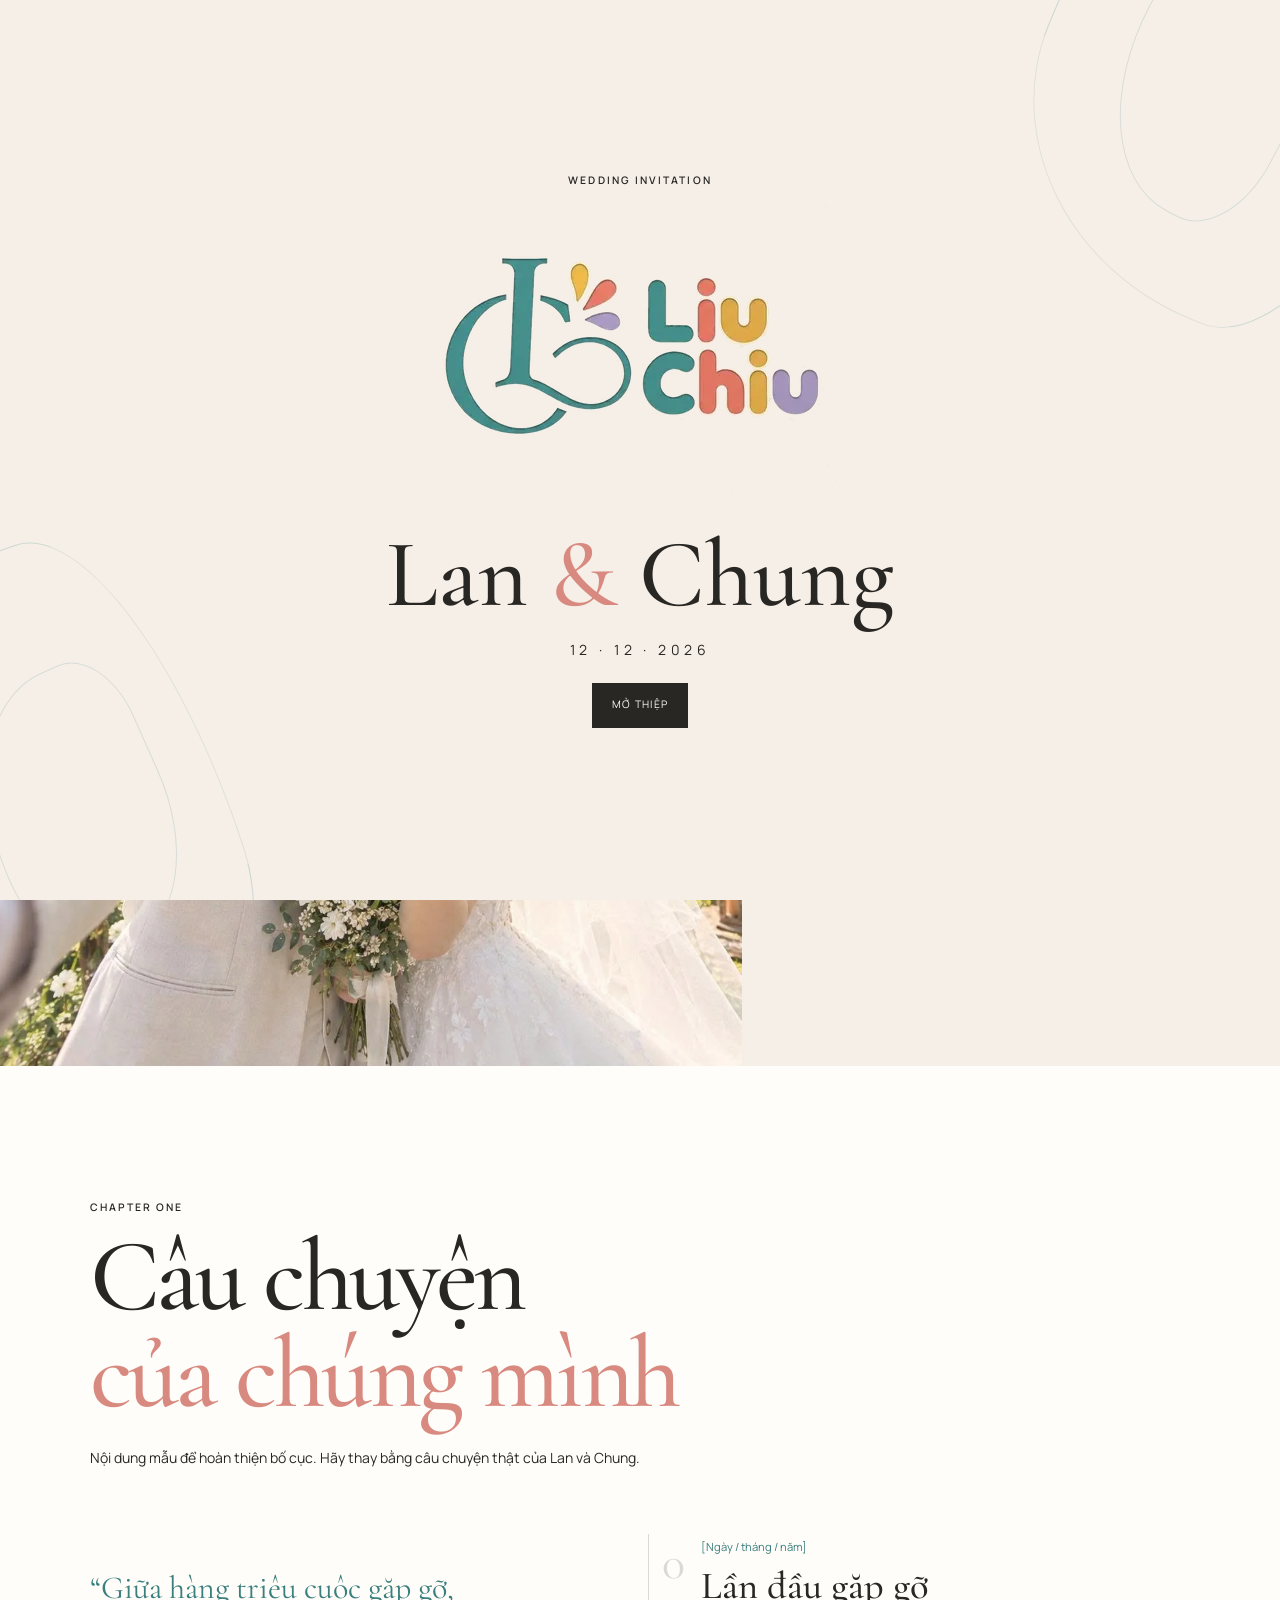
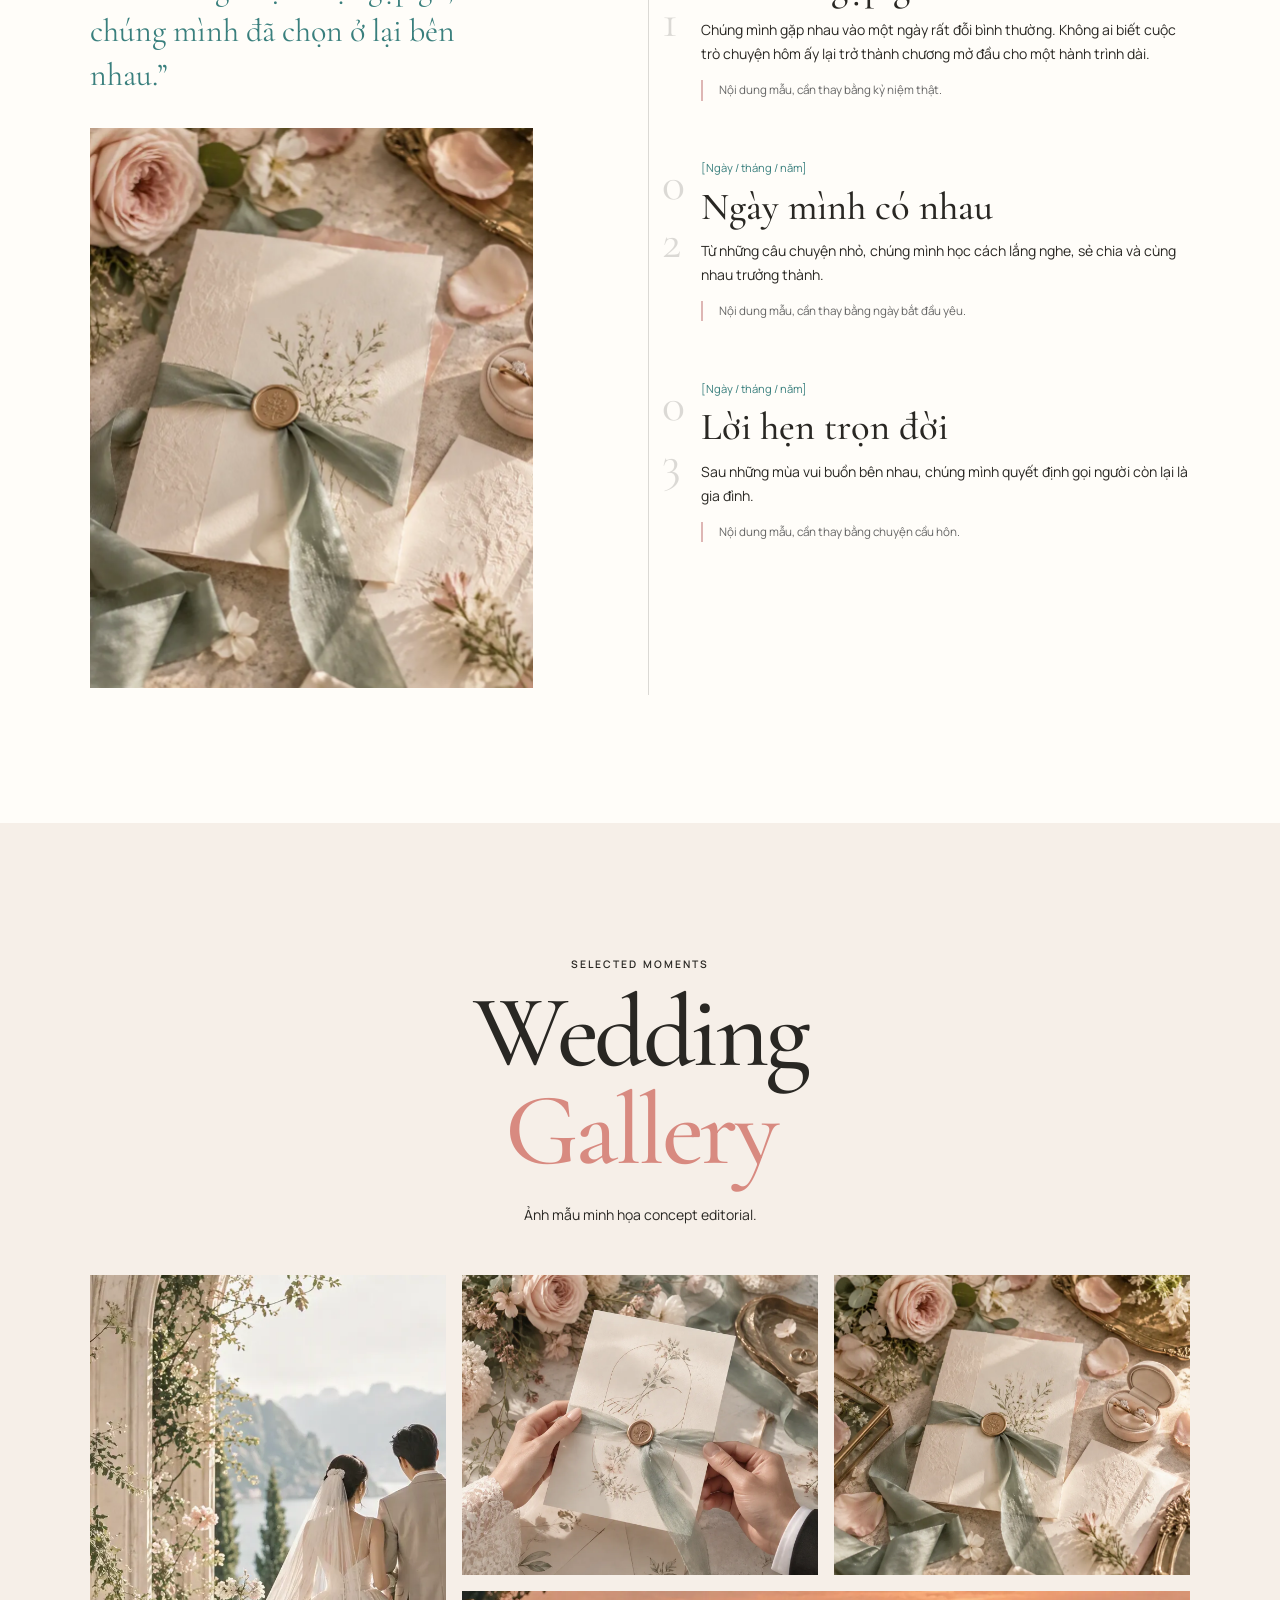
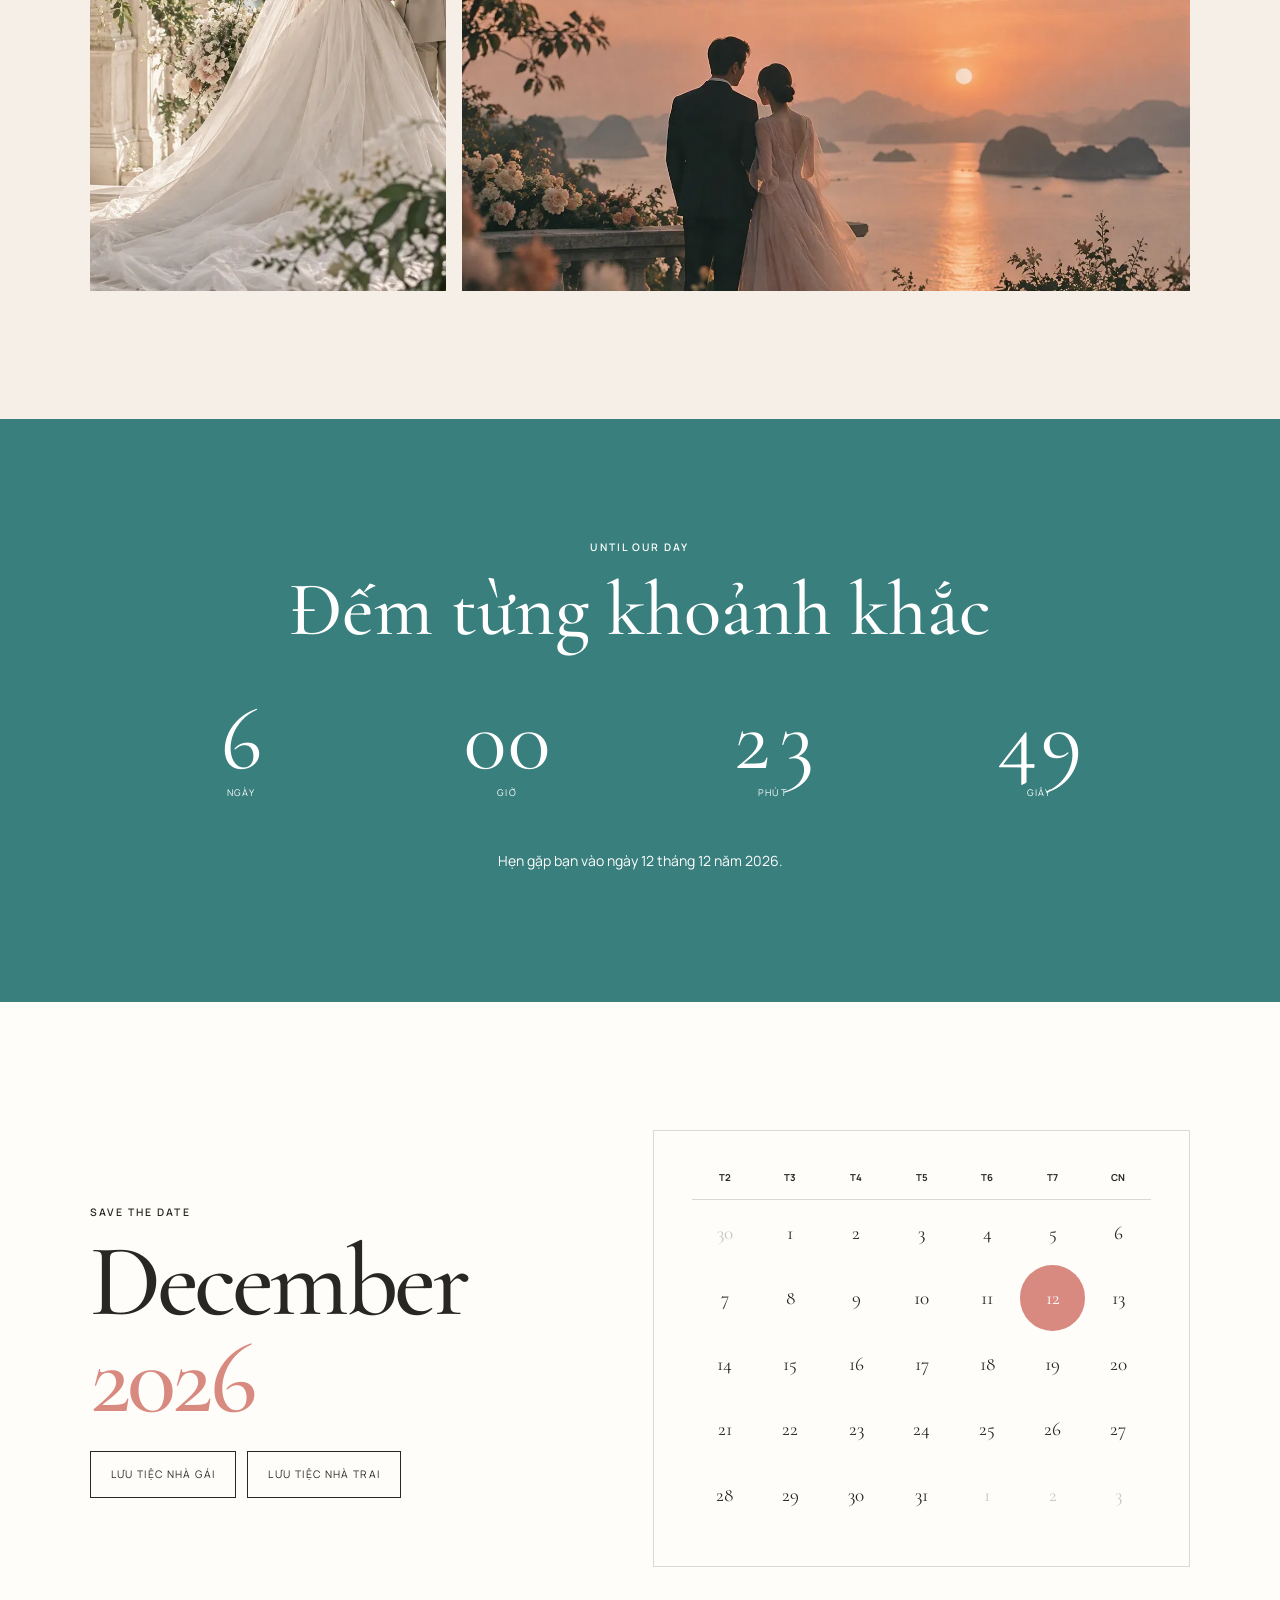
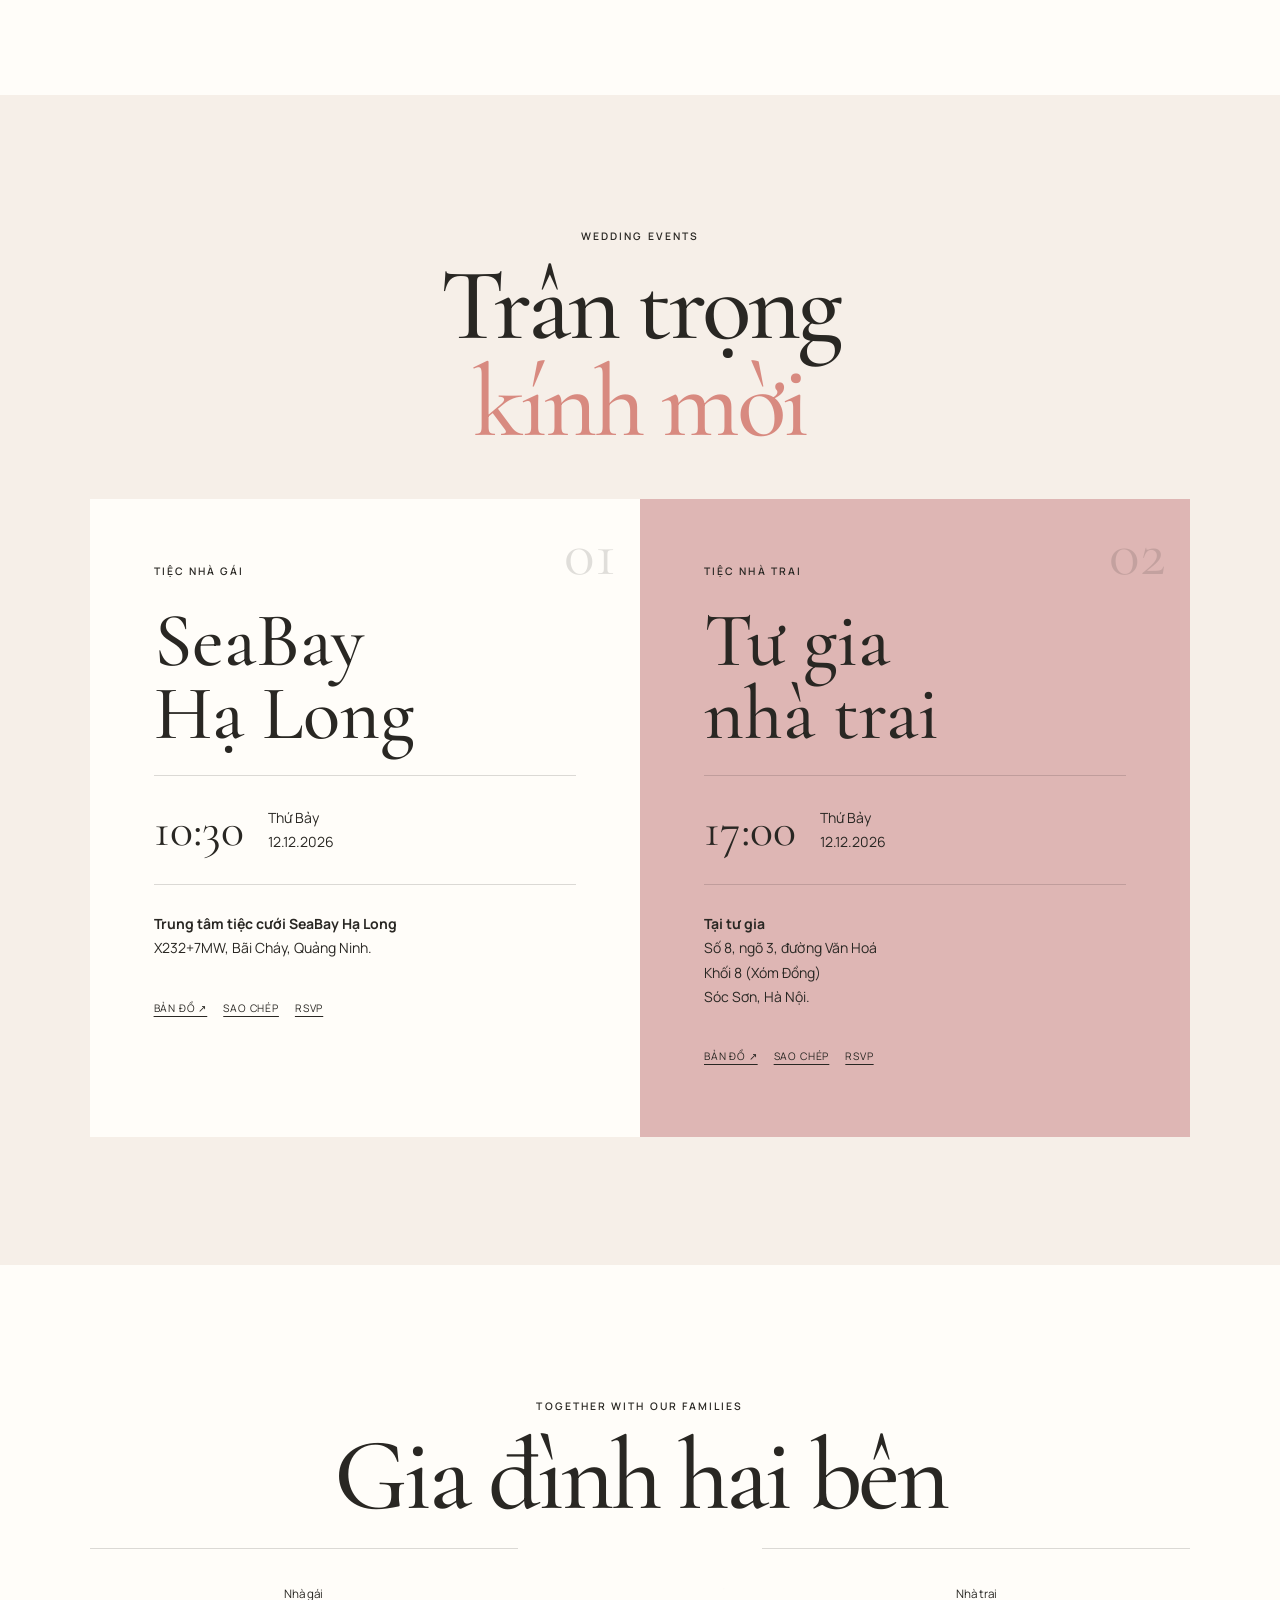
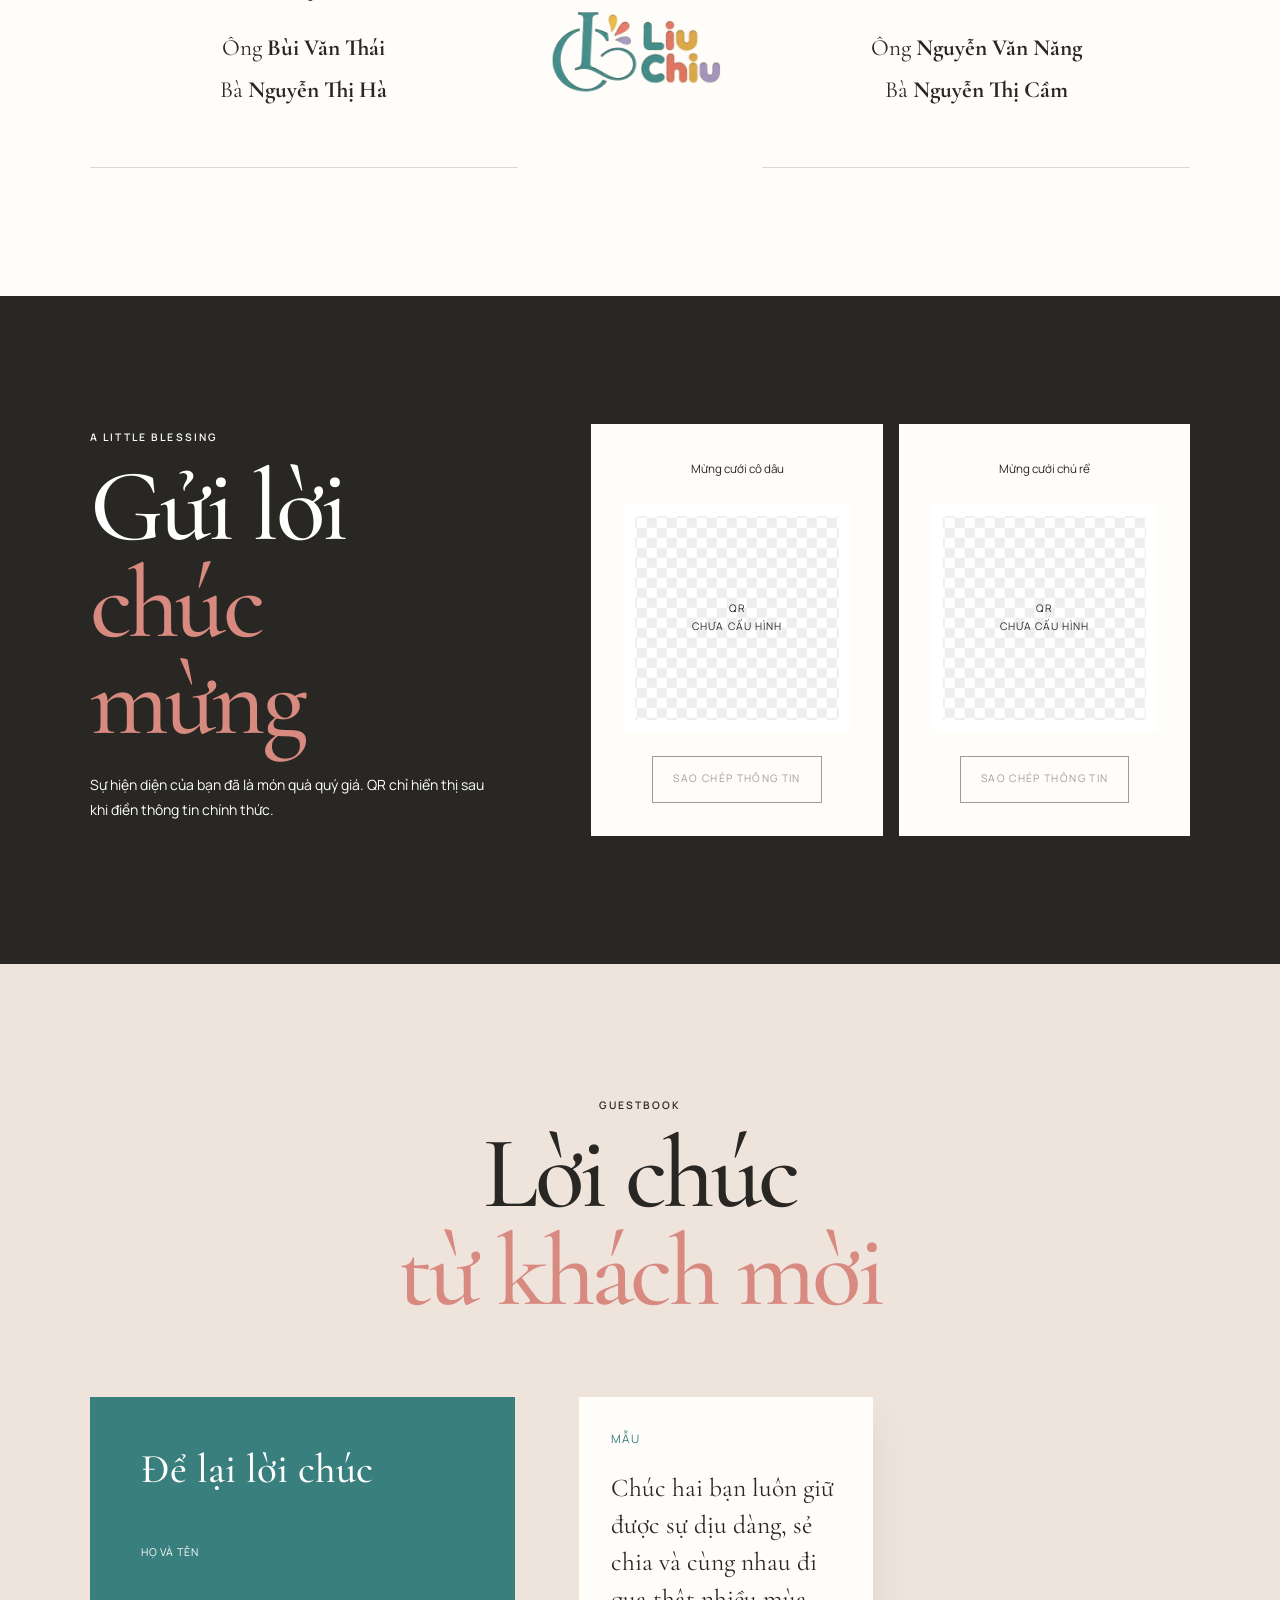
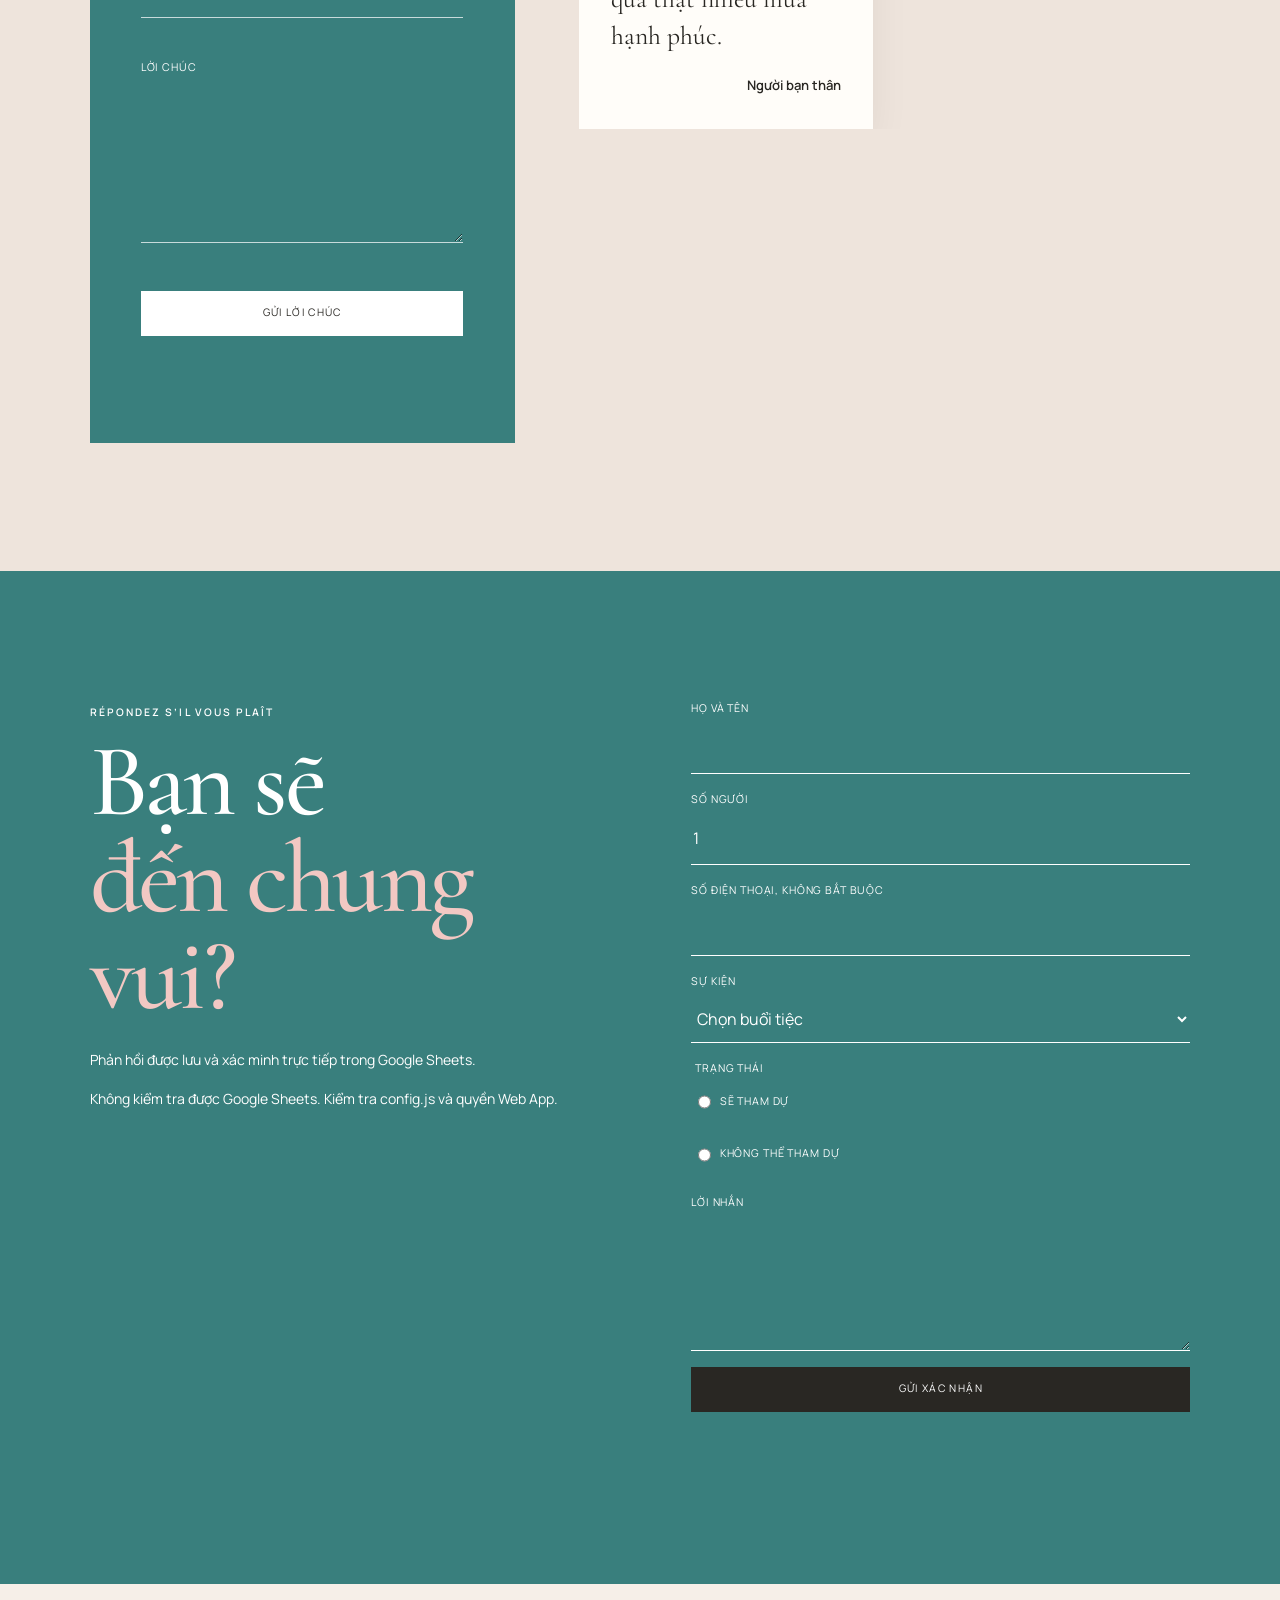
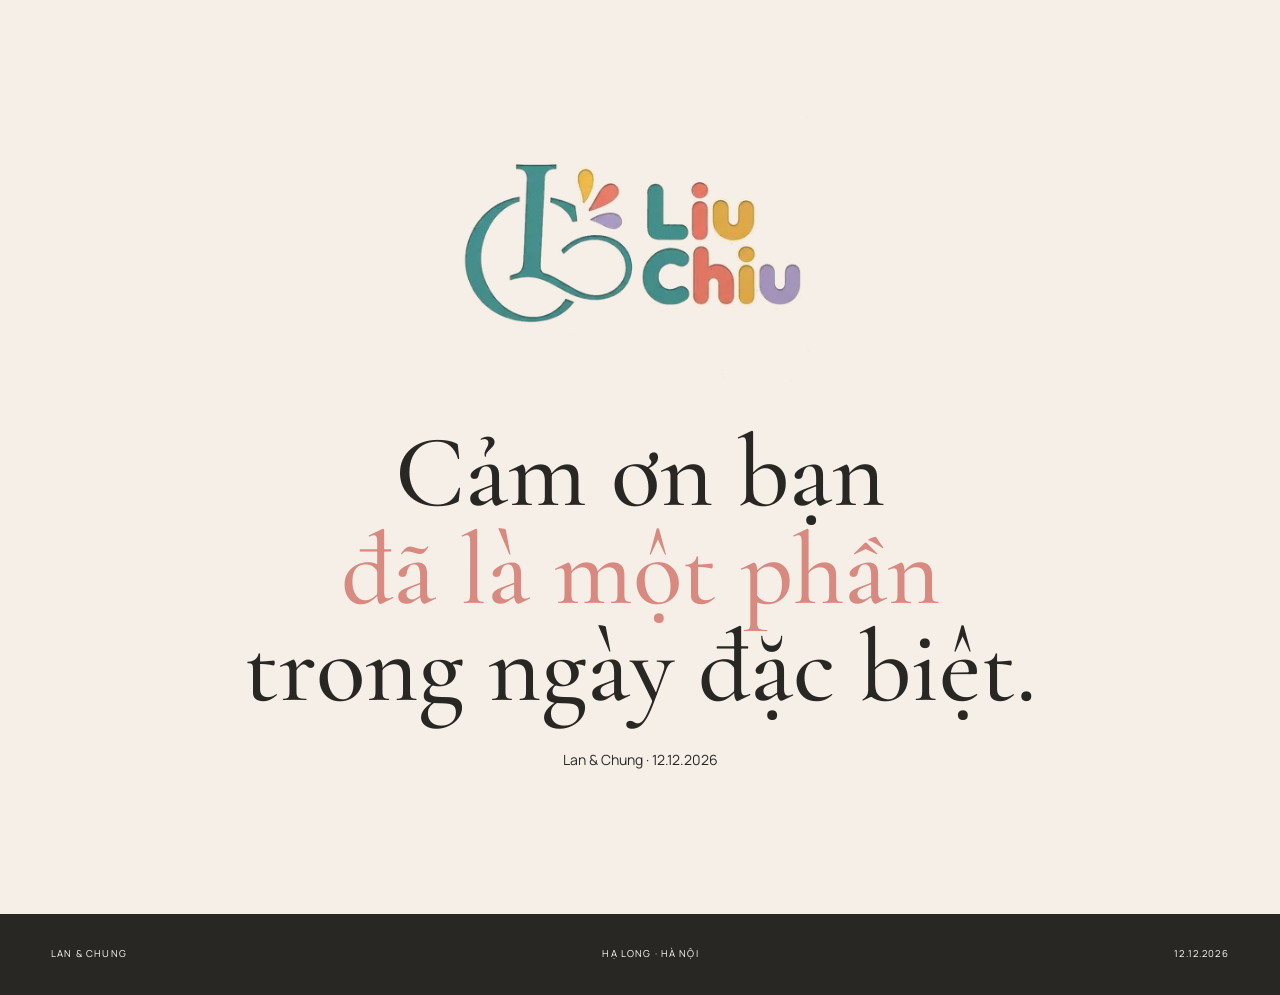
==== commit f371ae94: "Fix script source name for wishes slider" ====
--- a/index.html
+++ b/index.html
@@ -13,7 +13,7 @@
 <link href="style.css" rel="stylesheet"/>
 <script defer="" src="config.js"></script>
 <script defer="" src="main.js"></script>
-<script defer="" src="wishs-slider.js"></script>
+<script defer="" src="wishes-slider.js"></script>
 </head>
 <body class="locked">
 <a class="skip" href="#main">Đi đến nội dung chính</a>
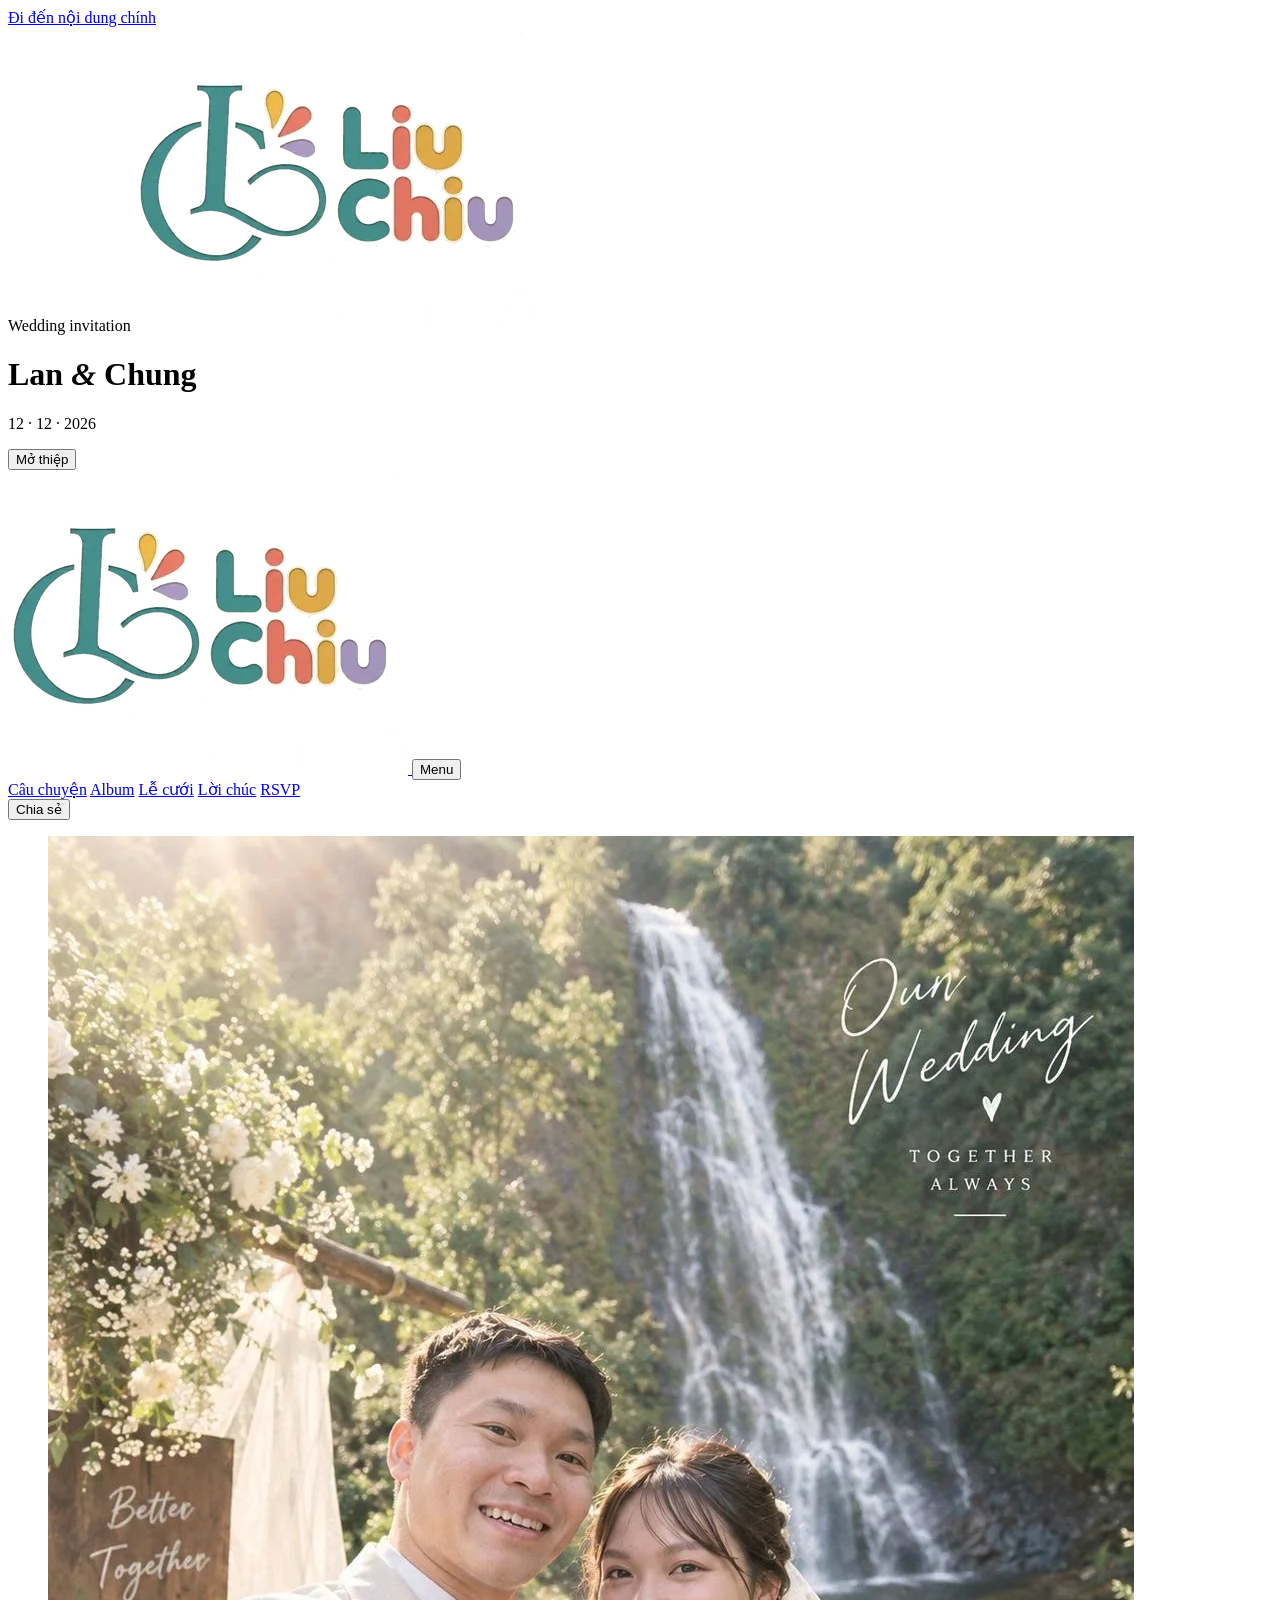
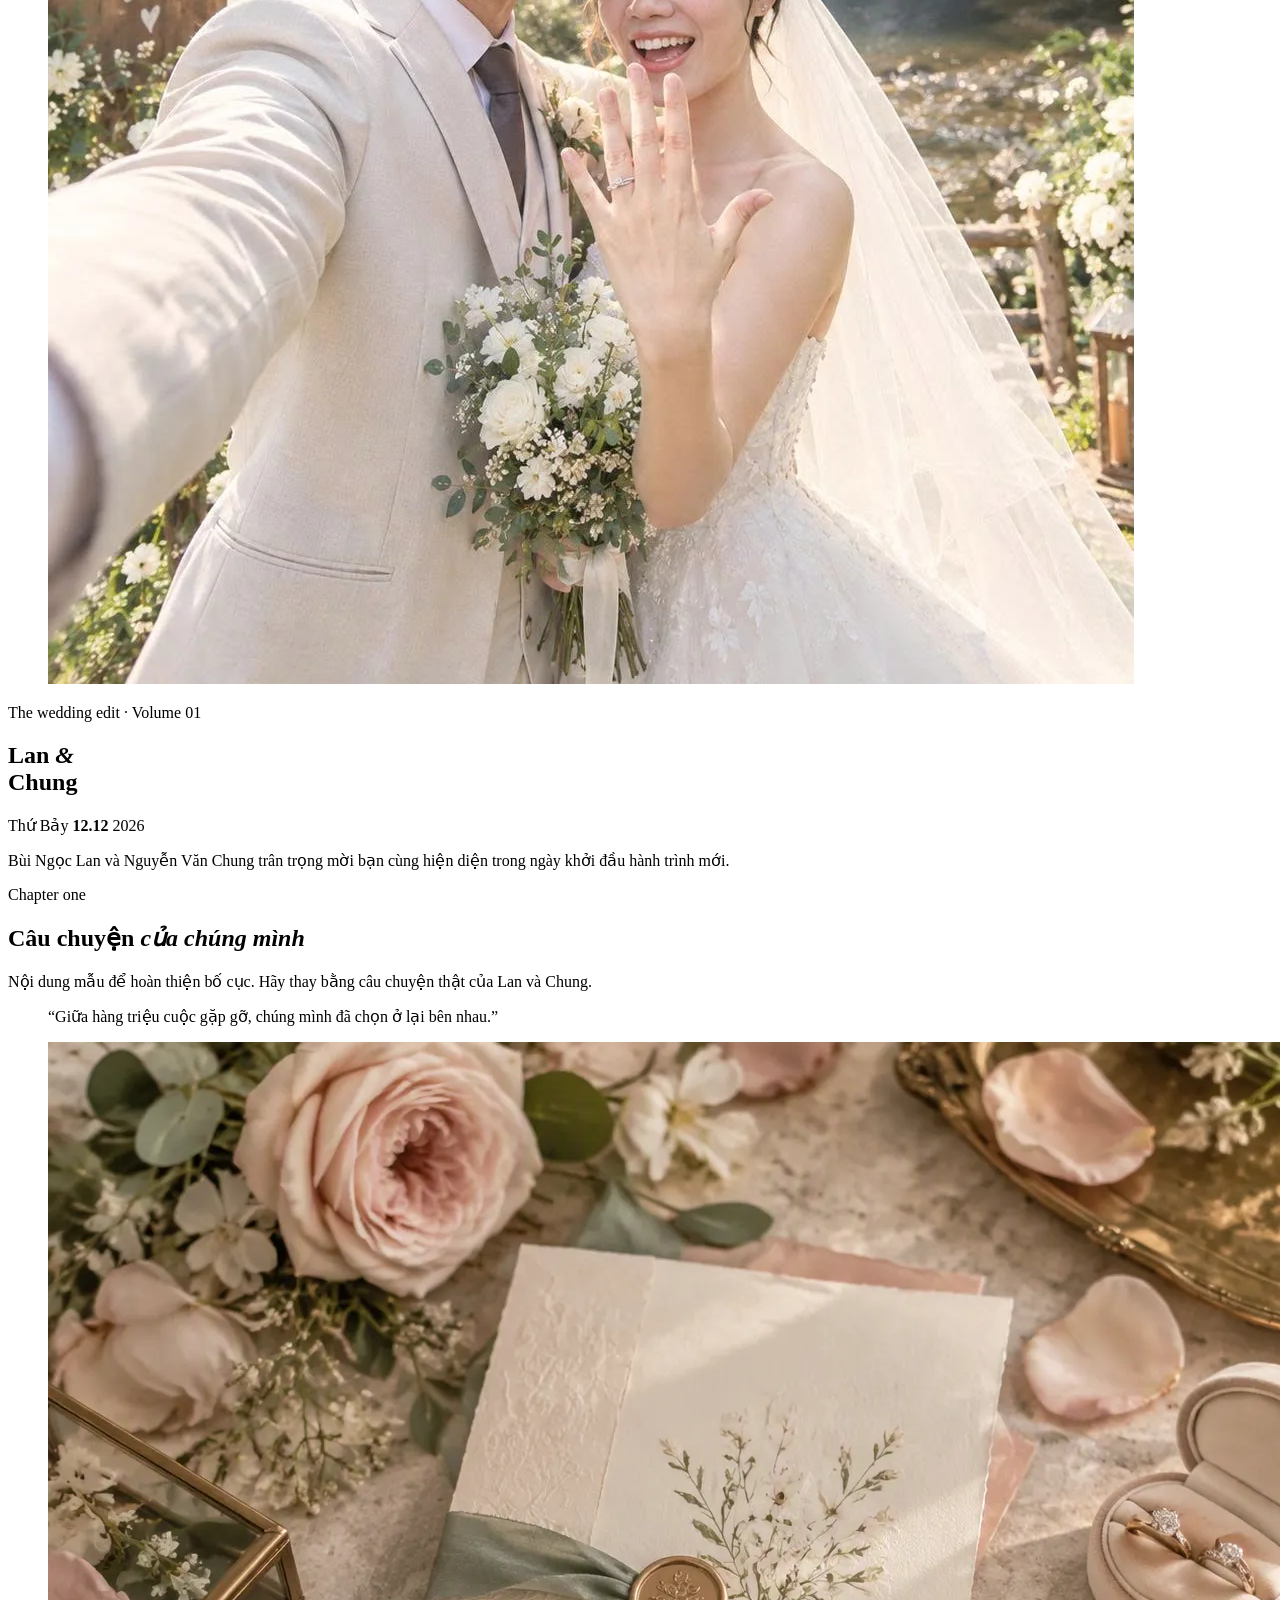
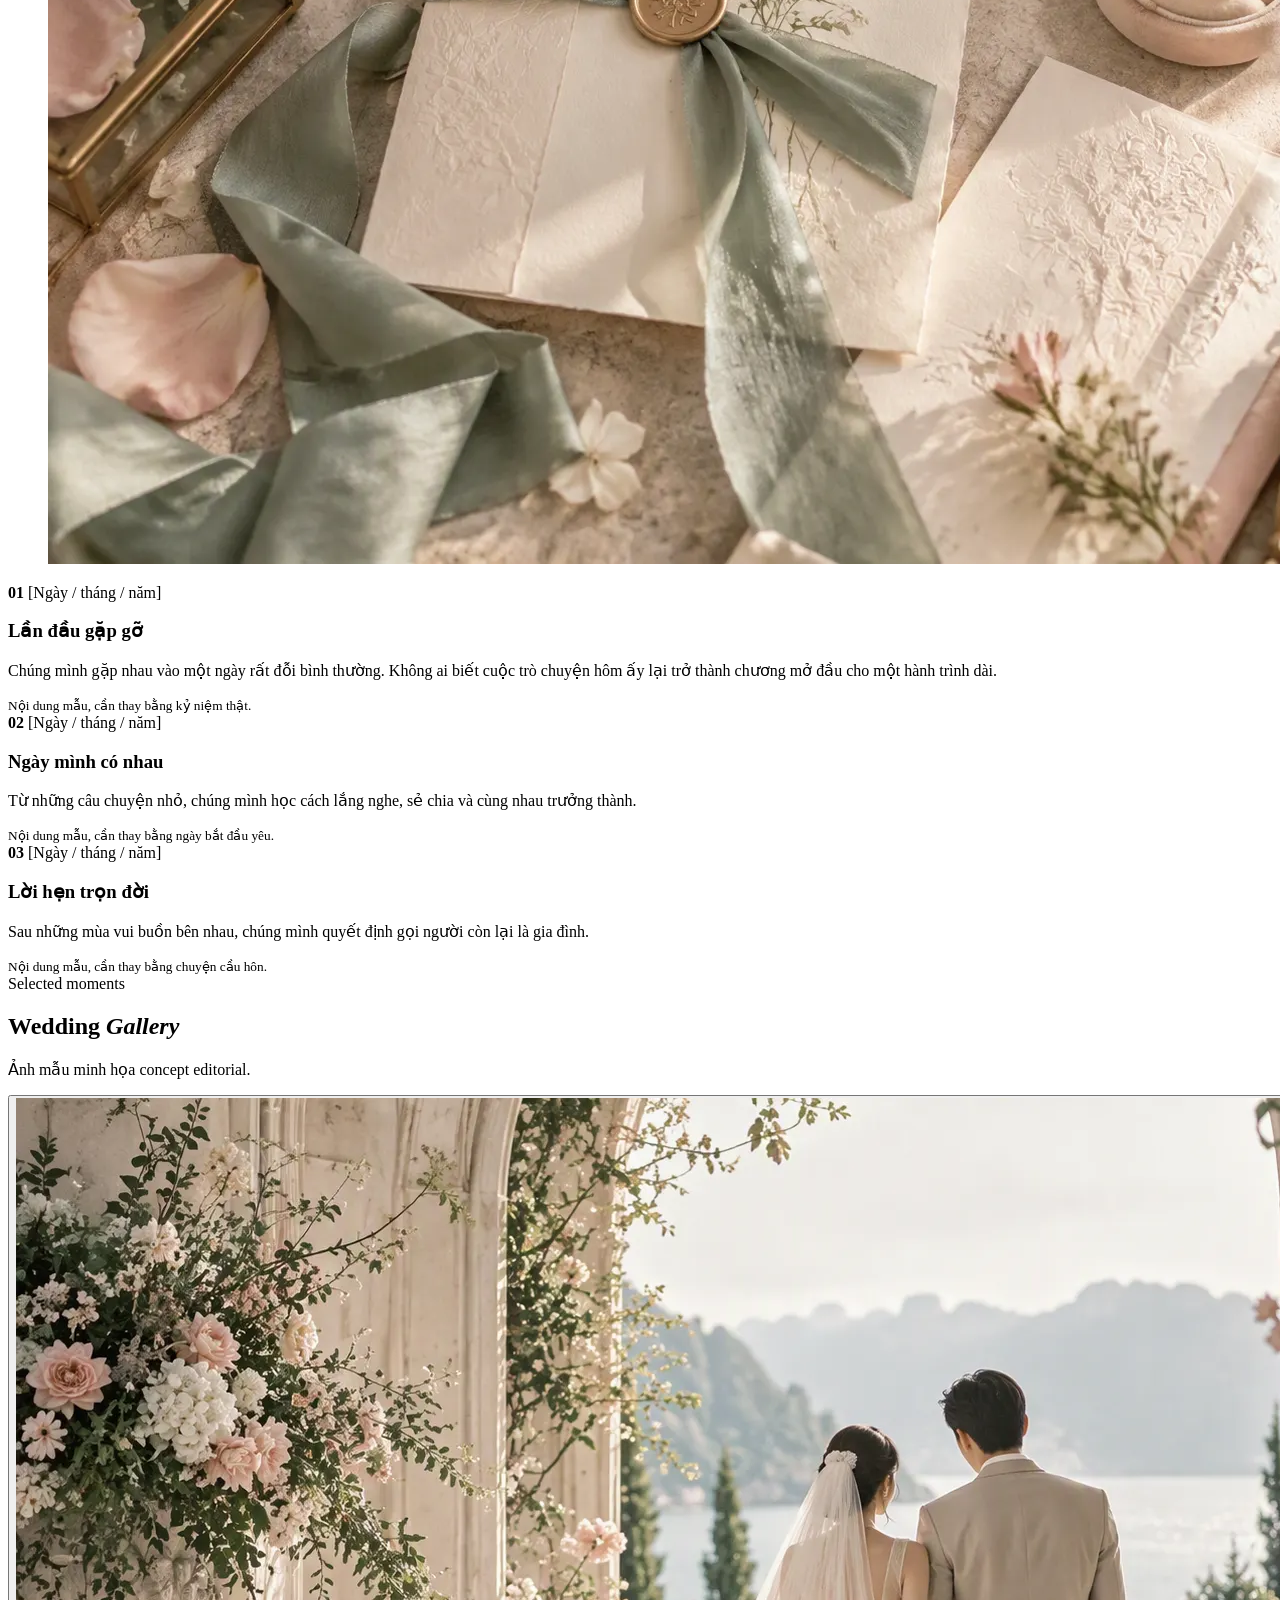
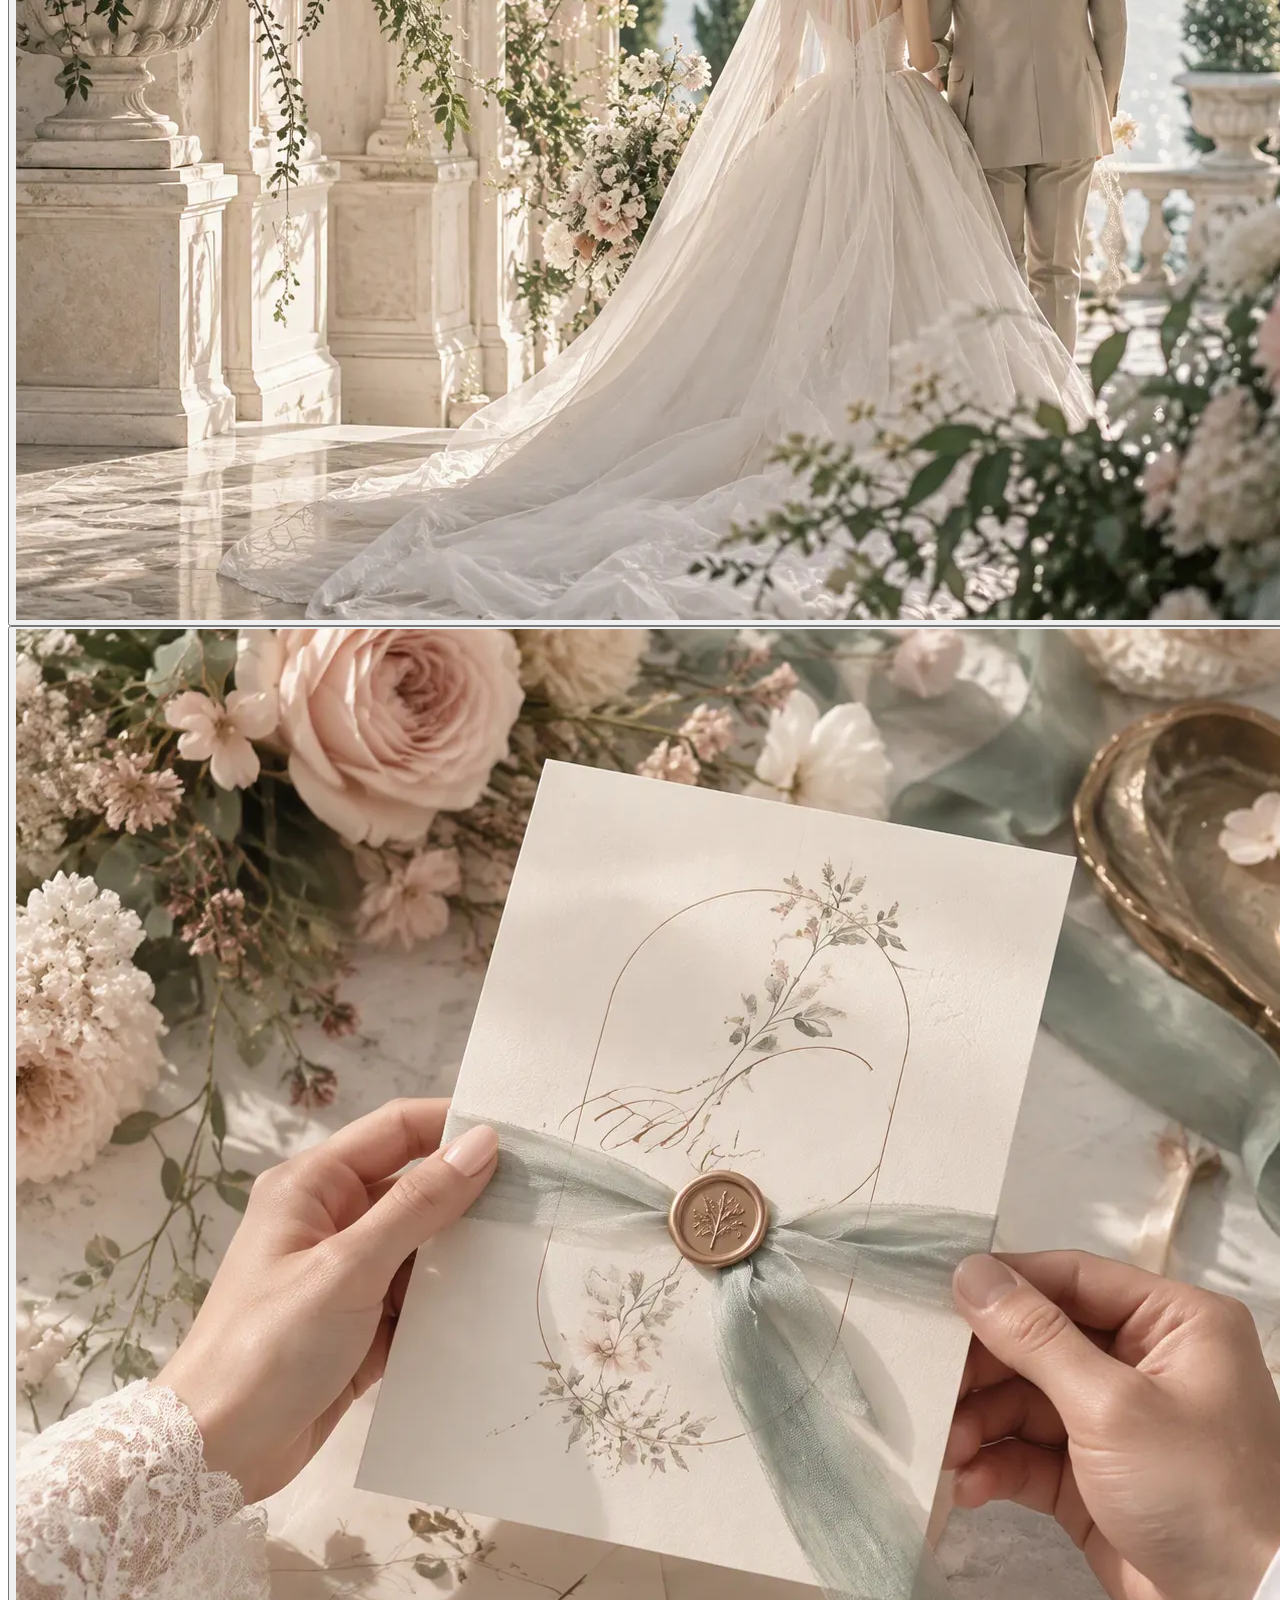
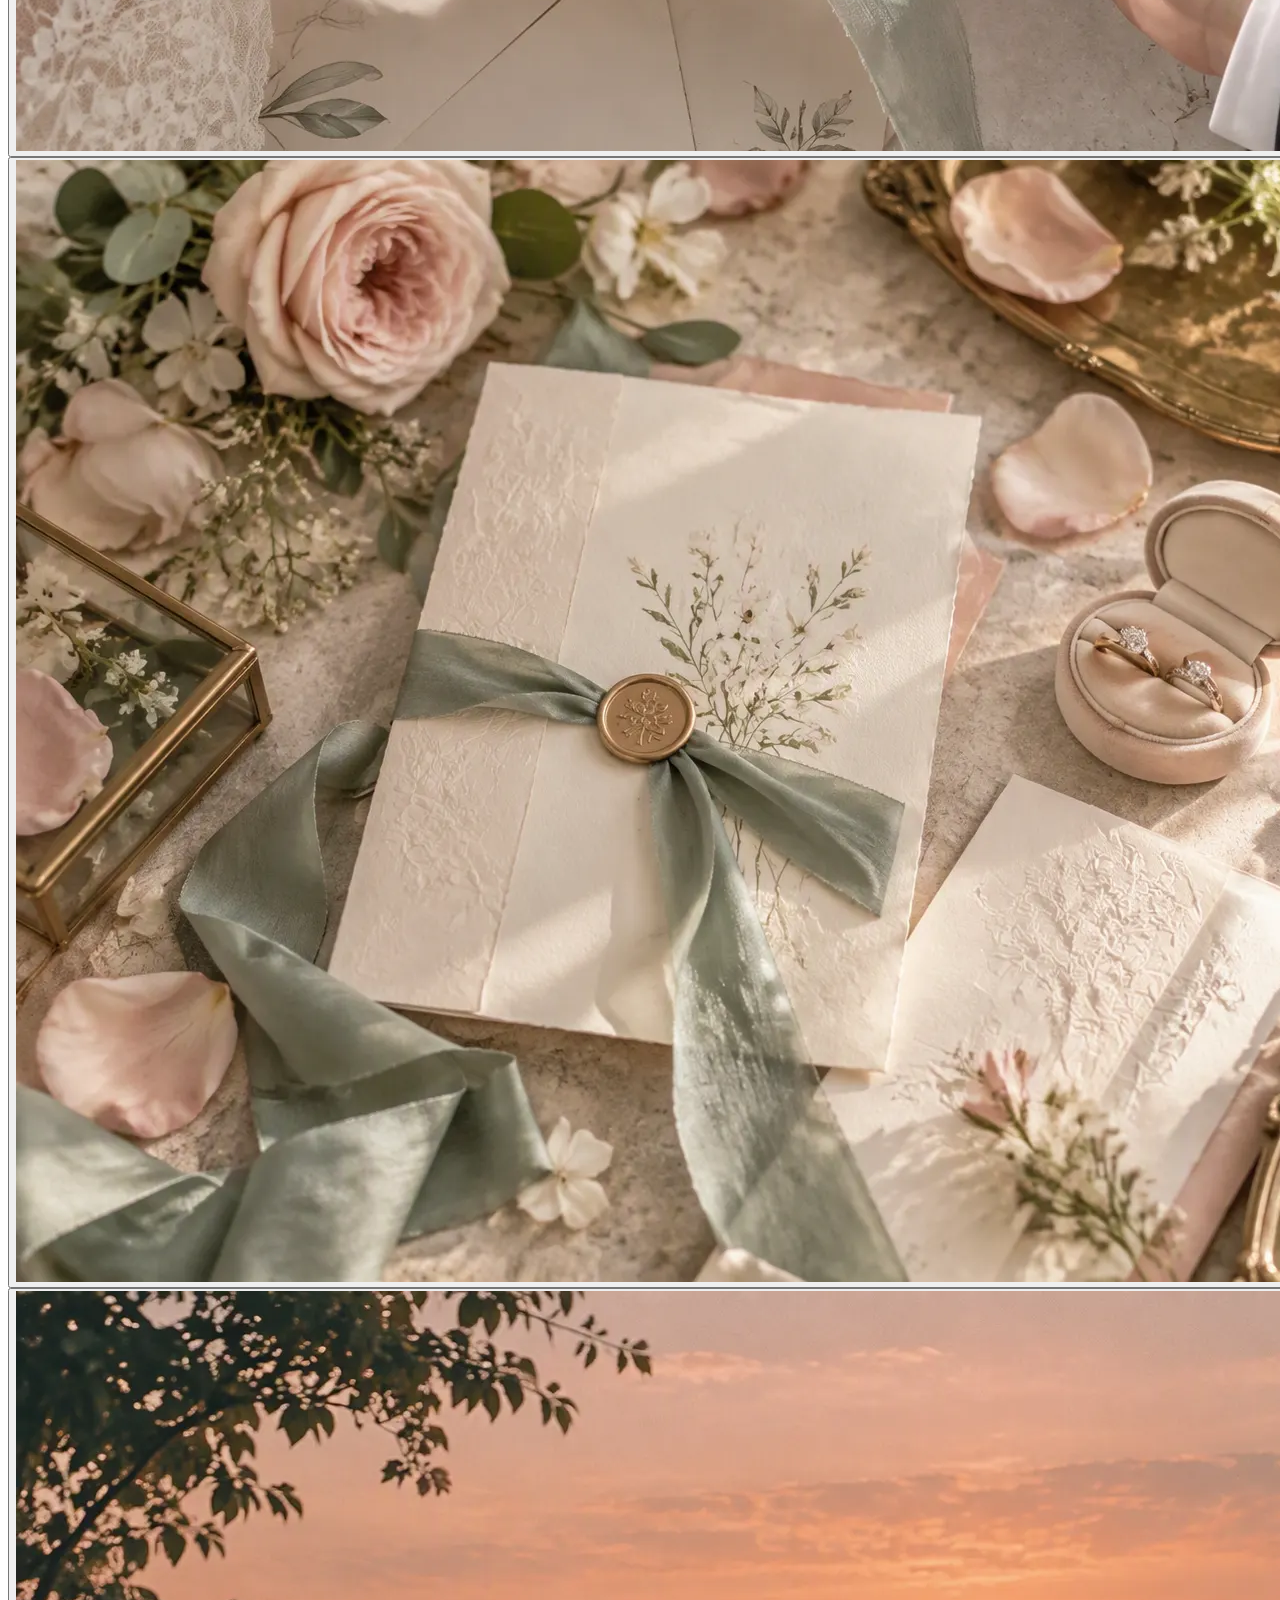
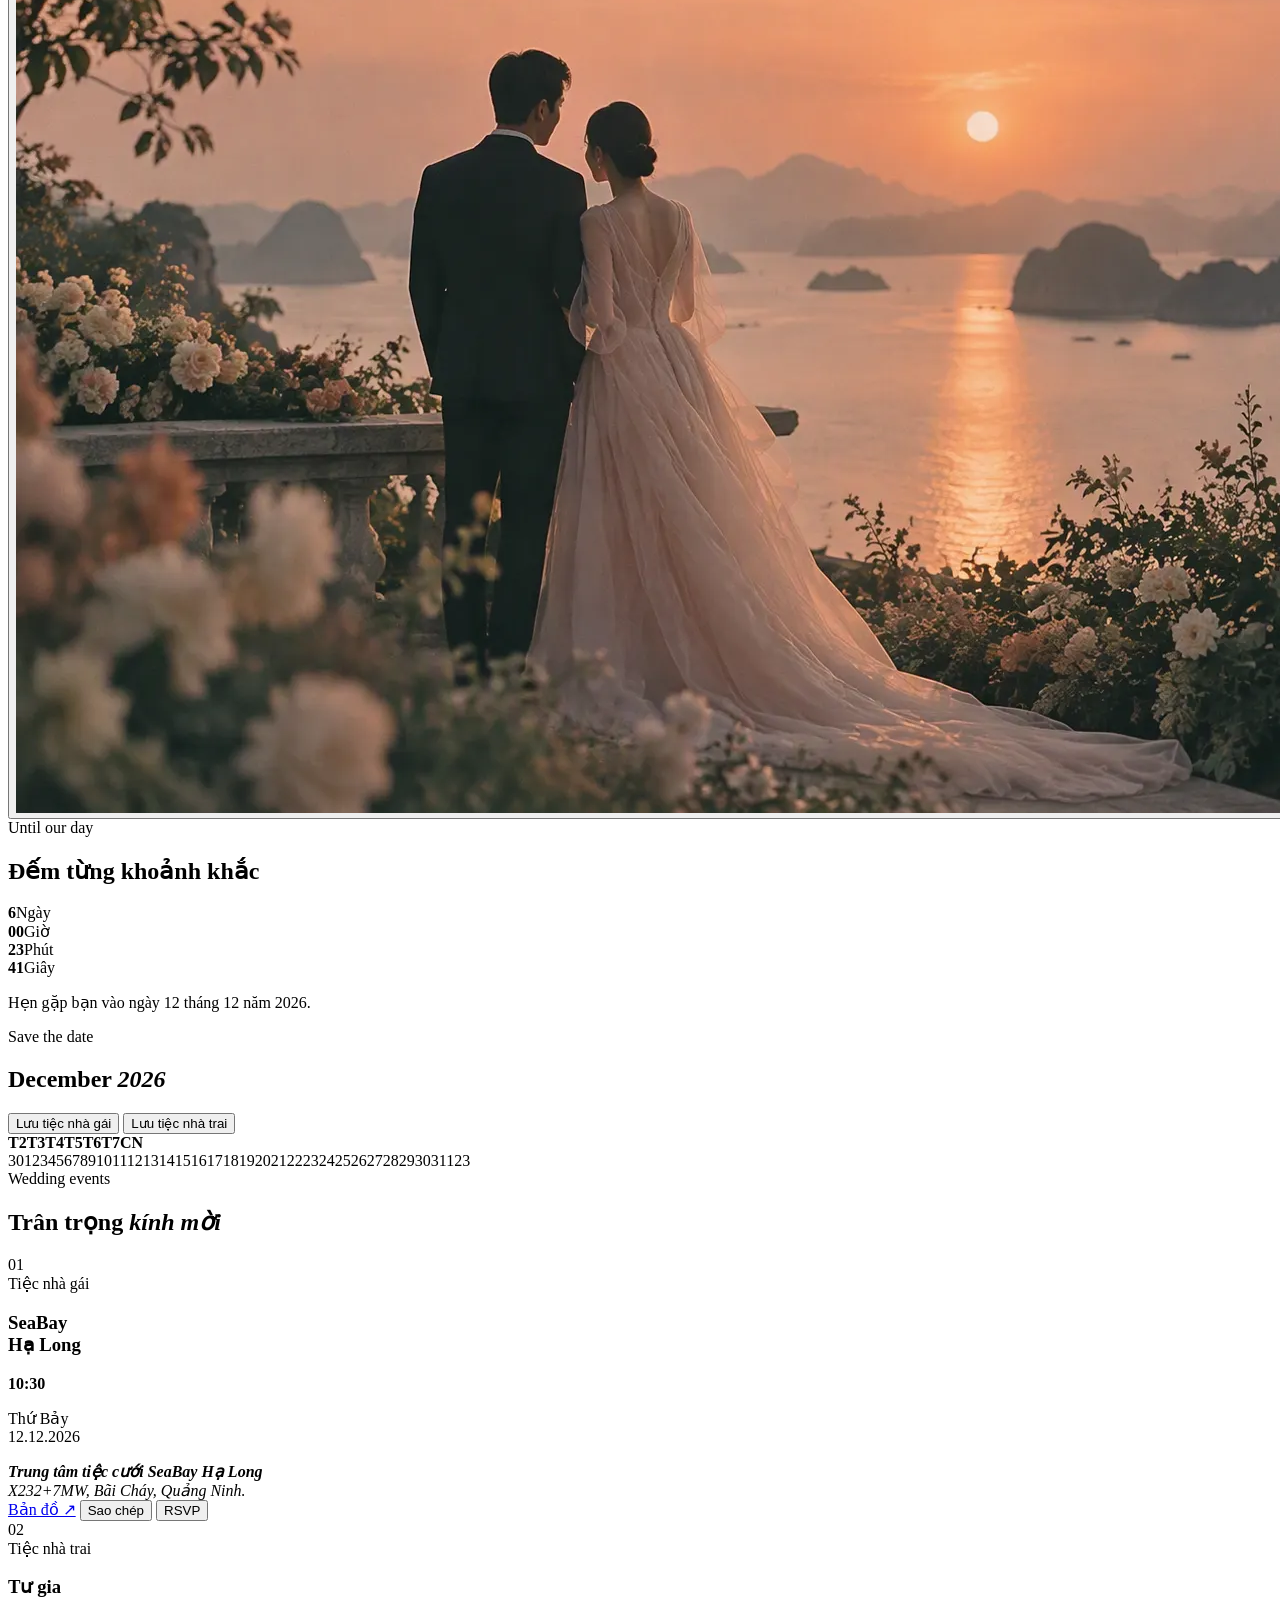
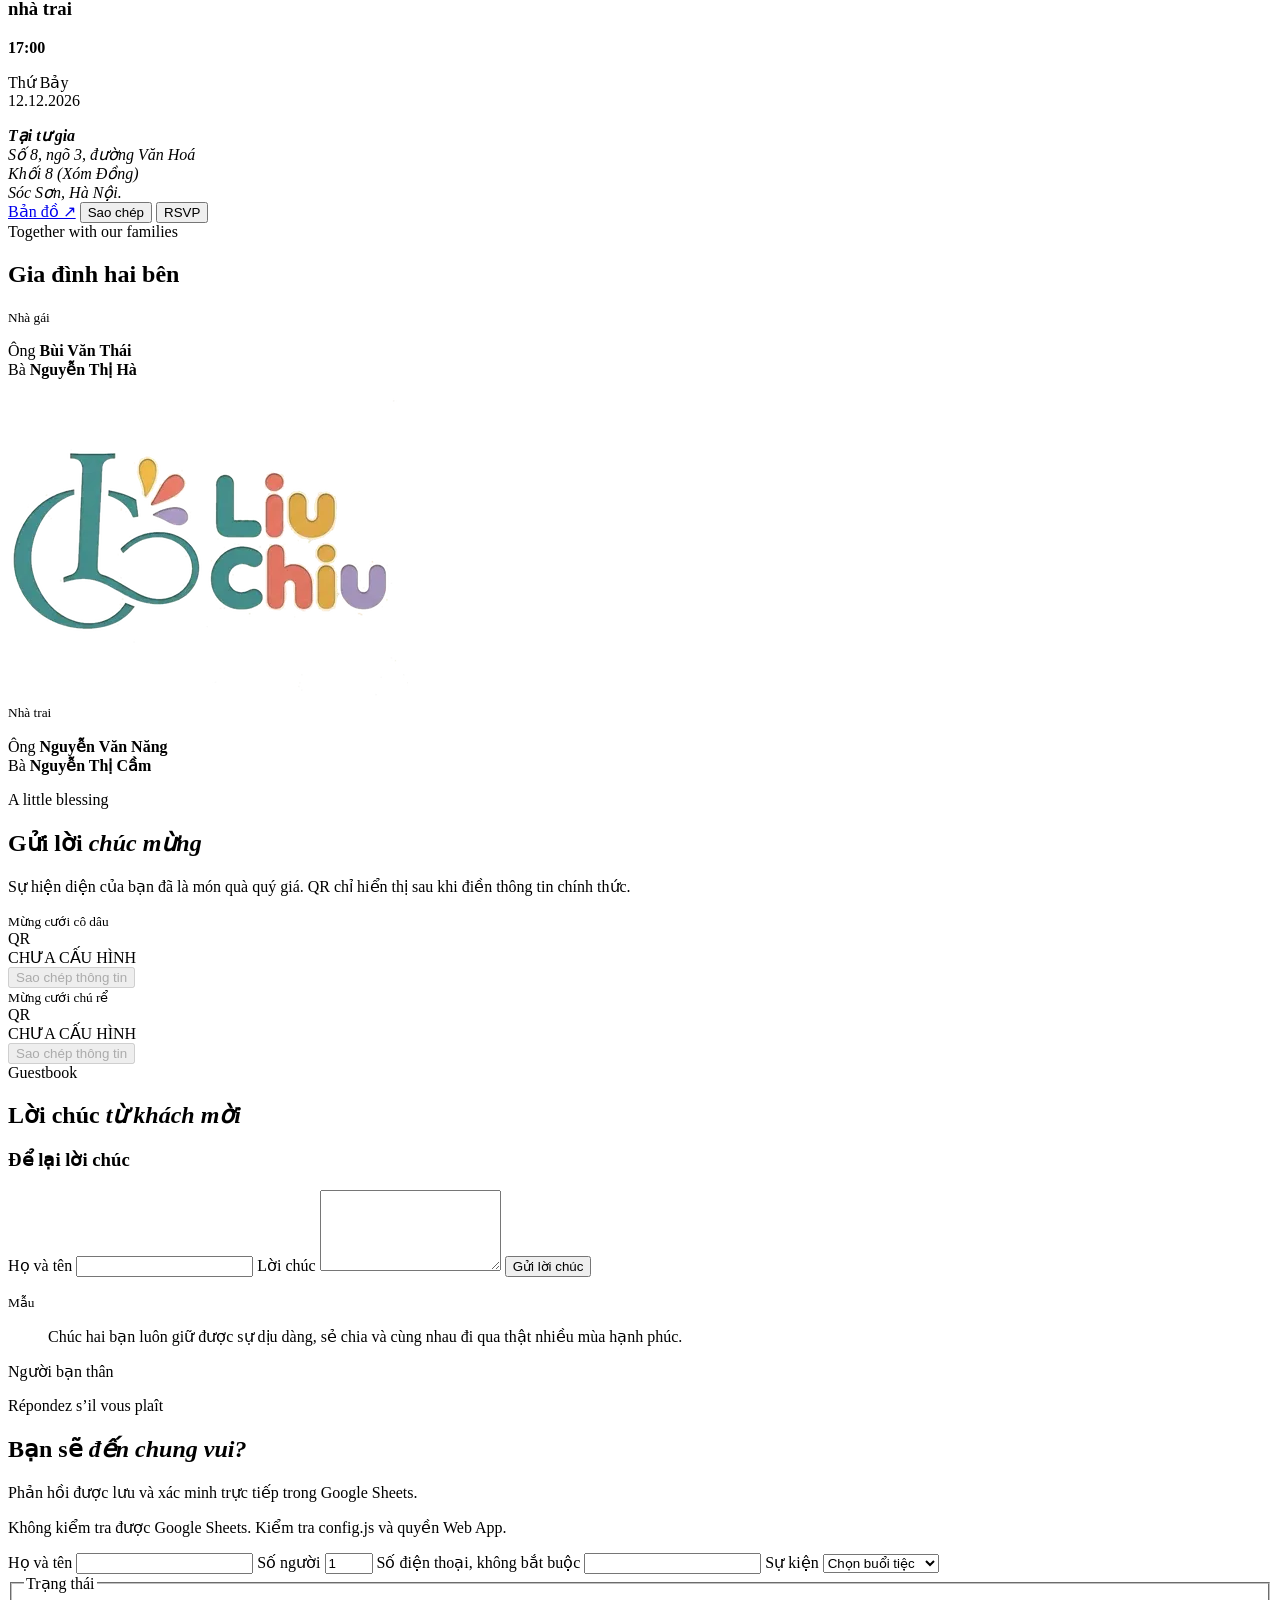
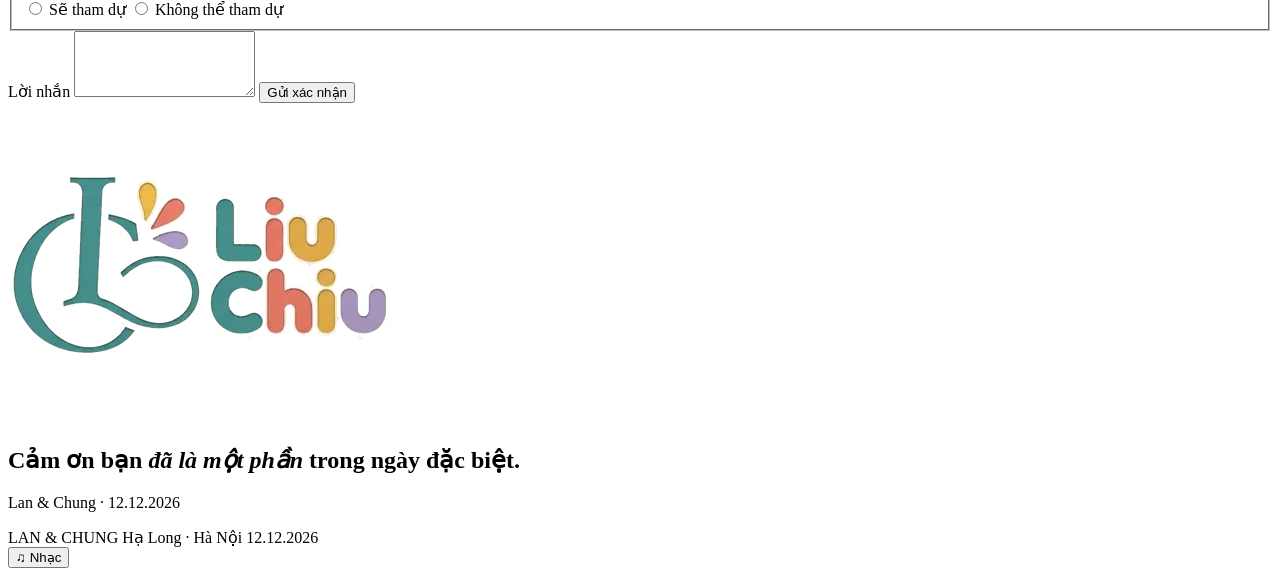
==== commit f7adc0e0: "Fix link tag for stylesheet in index.html" ====
--- a/index.html
+++ b/index.html
@@ -10,7 +10,7 @@
 <link href="https://fonts.googleapis.com" rel="preconnect"/>
 <link crossorigin="" href="https://fonts.gstatic.com" rel="preconnect"/>
 <link href="https://fonts.googleapis.com/css2?family=Cormorant+Garamond:wght@400;500;600&amp;family=Manrope:wght@300;400;500;600&amp;display=swap&amp;subset=vietnamese" rel="stylesheet"/>
-<link href="style.css" rel="stylesheet"/>
+<link href="style.css">
 <script defer="" src="config.js"></script>
 <script defer="" src="main.js"></script>
 <script defer="" src="wishes-slider.js"></script>
--- a/style.css
+++ b/style.css
@@ -1389,3 +1389,273 @@
     transition: none;
   }
 }
+
+/* ==========================================================
+   FINAL HOTFIX: GUESTBOOK FORM + CAROUSEL
+   Keep this block at the very end of style.css.
+   Works with original HTML order: #wishList then #wishForm.
+   ========================================================== */
+#wishes.section.wishes {
+  overflow: visible;
+}
+
+#wishes .wish-layout,
+#wishes .wish-layout.wish-layout--form-first {
+  width: min(100%, 1400px) !important;
+  margin: clamp(3rem, 6vw, 5rem) auto 0 !important;
+  display: grid !important;
+  grid-template-columns: minmax(360px, 430px) minmax(0, 1fr) !important;
+  grid-template-rows: auto auto !important;
+  column-gap: clamp(2rem, 5vw, 5rem) !important;
+  row-gap: 1.25rem !important;
+  align-items: start !important;
+}
+
+/* Original HTML has wishList first and form second. Force visual positions. */
+#wishes .wish-layout > #wishForm {
+  grid-column: 1 !important;
+  grid-row: 1 / span 2 !important;
+  width: 100% !important;
+  min-width: 0 !important;
+  max-width: none !important;
+  min-height: 520px !important;
+  margin: 0 !important;
+  padding: clamp(2.25rem, 4vw, 3.75rem) !important;
+  position: sticky !important;
+  top: 96px !important;
+  align-self: start !important;
+  background: var(--green) !important;
+  color: #fff !important;
+}
+
+#wishes .wish-layout > #wishForm h3 {
+  margin: 0 0 2.25rem !important;
+  font: 500 clamp(2.6rem, 3.7vw, 4.25rem) / .98 var(--serif) !important;
+}
+
+#wishes .wish-layout > #wishForm label {
+  margin: 0 0 1.5rem !important;
+}
+
+#wishes .wish-layout > #wishForm input,
+#wishes .wish-layout > #wishForm textarea {
+  width: 100% !important;
+  min-width: 0 !important;
+  color: #fff !important;
+  border-color: rgba(255,255,255,.72) !important;
+  font-size: 16px !important;
+}
+
+#wishes .wish-layout > #wishForm textarea {
+  min-height: 155px !important;
+  resize: vertical !important;
+}
+
+#wishes .wish-layout > #wishForm .btn {
+  width: 100% !important;
+  margin-top: .5rem !important;
+  background: #fff !important;
+  color: var(--ink) !important;
+}
+
+#wishes .wish-layout > #wishForm #wishStatus {
+  min-height: 1.5rem !important;
+  margin: 1rem 0 0 !important;
+  font-size: .78rem !important;
+  line-height: 1.55 !important;
+  text-transform: none !important;
+  letter-spacing: normal !important;
+}
+
+#wishes .wish-layout > #wishList,
+#wishes .wish-layout > #wishList.wish-slider {
+  grid-column: 2 !important;
+  grid-row: 1 !important;
+  position: relative !important;
+  display: block !important;
+  width: 100% !important;
+  min-width: 0 !important;
+  min-height: 520px !important;
+  max-height: none !important;
+  margin: 0 !important;
+  padding: 0 !important;
+  overflow: hidden !important;
+  scrollbar-width: none !important;
+}
+
+#wishes .wish-layout > #wishList::-webkit-scrollbar {
+  display: none !important;
+}
+
+#wishes #wishList .wish {
+  width: 100% !important;
+  min-height: 520px !important;
+  margin: 0 !important;
+  padding: clamp(2.5rem, 5vw, 5rem) !important;
+  background: var(--paper) !important;
+  box-shadow: 0 18px 50px rgba(41,39,35,.07) !important;
+}
+
+/* Before slider JS initializes, avoid showing a two-column grid. */
+#wishes #wishList:not(.wish-slider) .wish:not(:first-child) {
+  display: none !important;
+}
+
+#wishes #wishList.wish-slider .wish[hidden] {
+  display: none !important;
+}
+
+#wishes #wishList.wish-slider .wish.is-active {
+  display: flex !important;
+  flex-direction: column !important;
+  justify-content: center !important;
+  opacity: 1 !important;
+  transform: none !important;
+  animation: wish-carousel-in .45s ease both !important;
+}
+
+#wishes #wishList .wish small {
+  display: none !important;
+}
+
+#wishes #wishList .wish blockquote {
+  margin: 0 0 2rem !important;
+  font: 400 clamp(2rem, 3.4vw, 4rem) / 1.25 var(--serif) !important;
+  text-align: center !important;
+  overflow-wrap: anywhere !important;
+}
+
+#wishes #wishList .wish p {
+  margin: 0 !important;
+  text-align: center !important;
+  font-size: .92rem !important;
+  font-weight: 600 !important;
+}
+
+/* Slider script inserts this immediately after #wishList. */
+#wishes .wish-layout > .wish-slider-controls {
+  grid-column: 2 !important;
+  grid-row: 2 !important;
+  width: 100% !important;
+  margin: 0 !important;
+  display: flex !important;
+  align-items: center !important;
+  justify-content: center !important;
+  gap: .85rem !important;
+}
+
+#wishes .wish-layout > .wish-slider-controls[hidden] {
+  display: none !important;
+}
+
+.wish-slider-controls > button {
+  width: 44px !important;
+  height: 44px !important;
+  min-width: 44px !important;
+  padding: 0 !important;
+  border: 1px solid rgba(41,39,35,.24) !important;
+  border-radius: 50% !important;
+  background: transparent !important;
+  color: var(--ink) !important;
+  cursor: pointer !important;
+}
+
+.wish-slider-controls > button:hover,
+.wish-slider-controls > button:focus-visible {
+  color: #fff !important;
+  background: var(--green) !important;
+  border-color: var(--green) !important;
+}
+
+.wish-slider-dots {
+  display: flex !important;
+  align-items: center !important;
+  justify-content: center !important;
+  gap: .45rem !important;
+}
+
+.wish-slider-dots button {
+  width: 8px !important;
+  height: 8px !important;
+  min-width: 8px !important;
+  padding: 0 !important;
+  border: 0 !important;
+  border-radius: 50% !important;
+  background: rgba(41,39,35,.24) !important;
+}
+
+.wish-slider-dots button.is-active {
+  background: var(--rose) !important;
+  transform: scale(1.3) !important;
+}
+
+.wish-slider-counter {
+  min-width: 3.25rem !important;
+  color: #666 !important;
+  text-align: center !important;
+  font-size: .7rem !important;
+  letter-spacing: .08em !important;
+}
+
+@keyframes wish-carousel-in {
+  from { opacity: 0; transform: translateX(18px); }
+  to { opacity: 1; transform: none; }
+}
+
+@media (max-width: 1024px) {
+  #wishes .wish-layout,
+  #wishes .wish-layout.wish-layout--form-first {
+    grid-template-columns: minmax(300px, 360px) minmax(0,1fr) !important;
+    column-gap: 2rem !important;
+  }
+  #wishes .wish-layout > #wishForm,
+  #wishes .wish-layout > #wishList,
+  #wishes .wish-layout > #wishList.wish-slider,
+  #wishes #wishList .wish {
+    min-height: 460px !important;
+  }
+}
+
+@media (max-width: 768px) {
+  #wishes .wish-layout,
+  #wishes .wish-layout.wish-layout--form-first {
+    grid-template-columns: minmax(0,1fr) !important;
+    grid-template-rows: auto auto auto !important;
+    row-gap: 1.25rem !important;
+  }
+
+  #wishes .wish-layout > #wishForm {
+    grid-column: 1 !important;
+    grid-row: 1 !important;
+    position: static !important;
+    top: auto !important;
+    min-height: auto !important;
+  }
+
+  #wishes .wish-layout > #wishList,
+  #wishes .wish-layout > #wishList.wish-slider {
+    grid-column: 1 !important;
+    grid-row: 2 !important;
+    min-height: 300px !important;
+  }
+
+  #wishes #wishList .wish {
+    min-height: 300px !important;
+    padding: 2rem 1.5rem !important;
+  }
+
+  #wishes #wishList .wish blockquote {
+    font-size: clamp(1.6rem,7vw,2.6rem) !important;
+  }
+
+  #wishes .wish-layout > .wish-slider-controls {
+    grid-column: 1 !important;
+    grid-row: 3 !important;
+  }
+}
+
+@media (prefers-reduced-motion: reduce) {
+  #wishes #wishList.wish-slider .wish.is-active {
+    animation: none !important;
+  }
+}
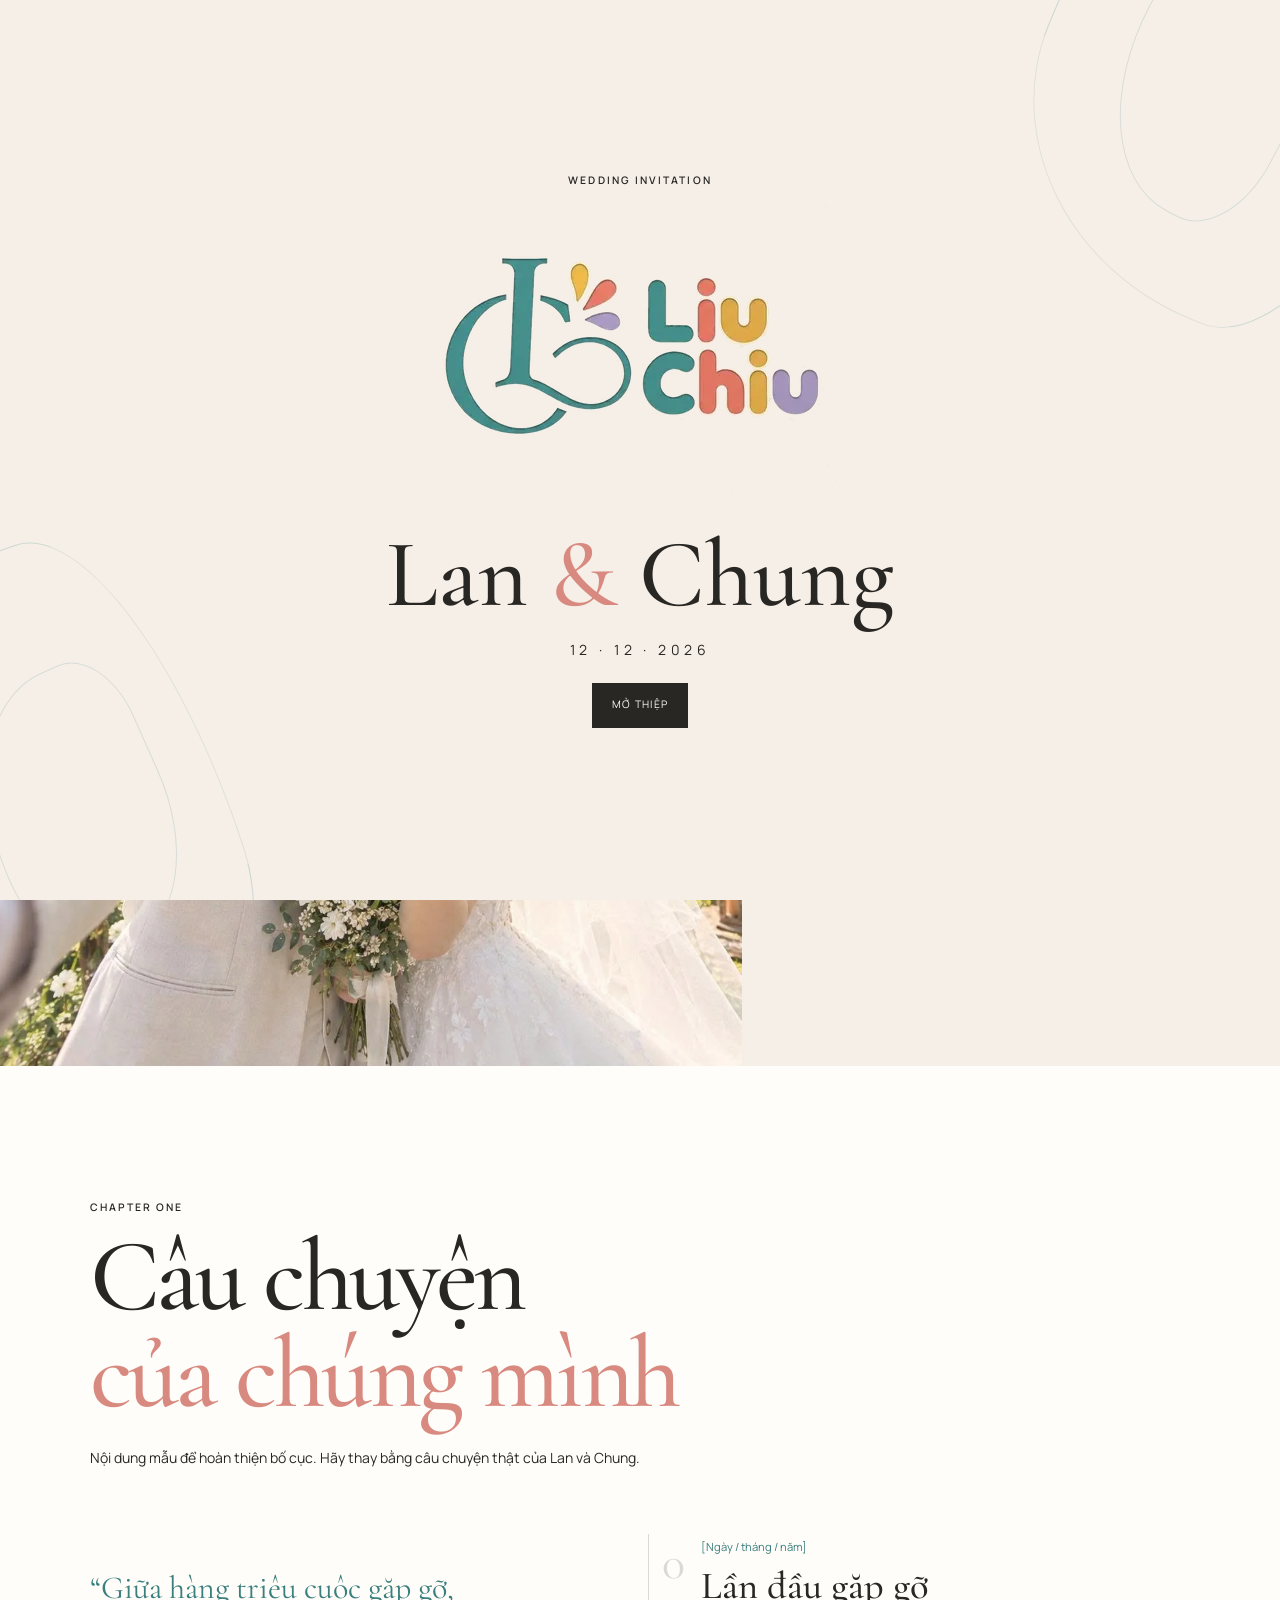
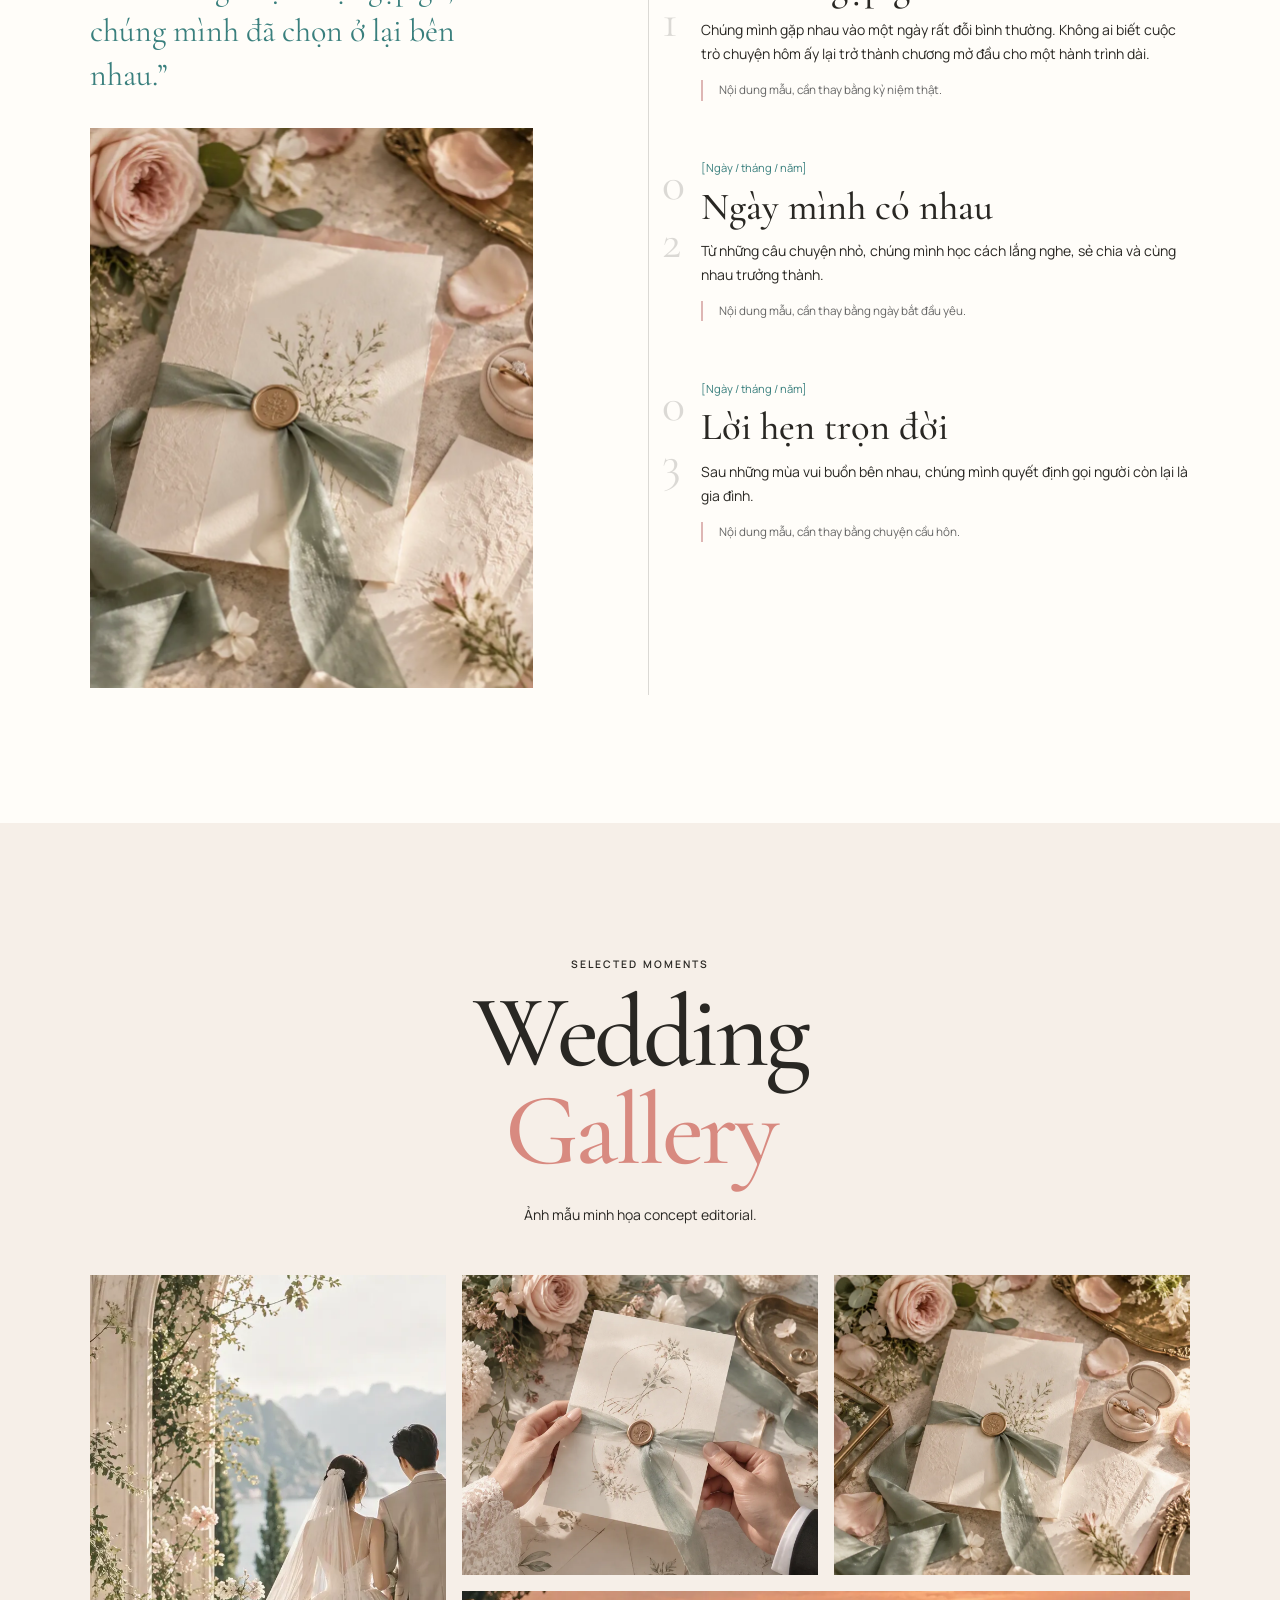
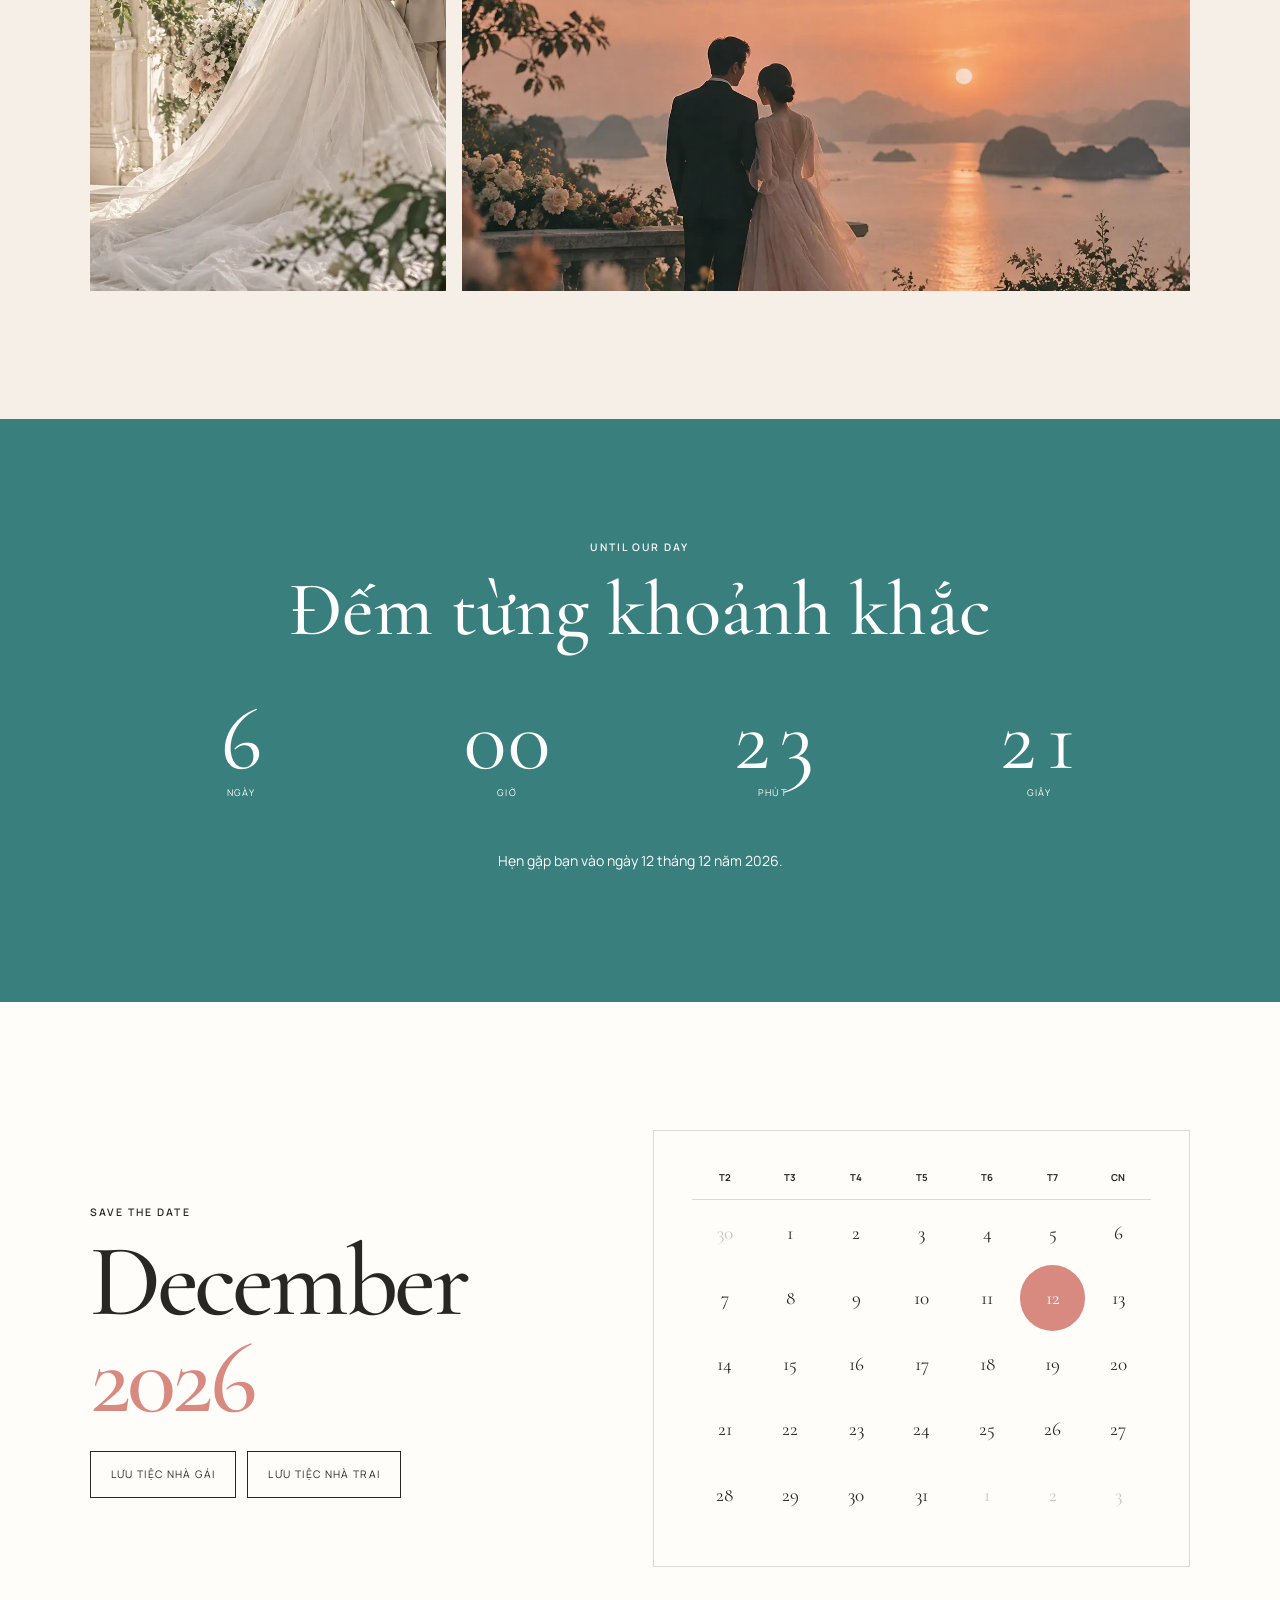
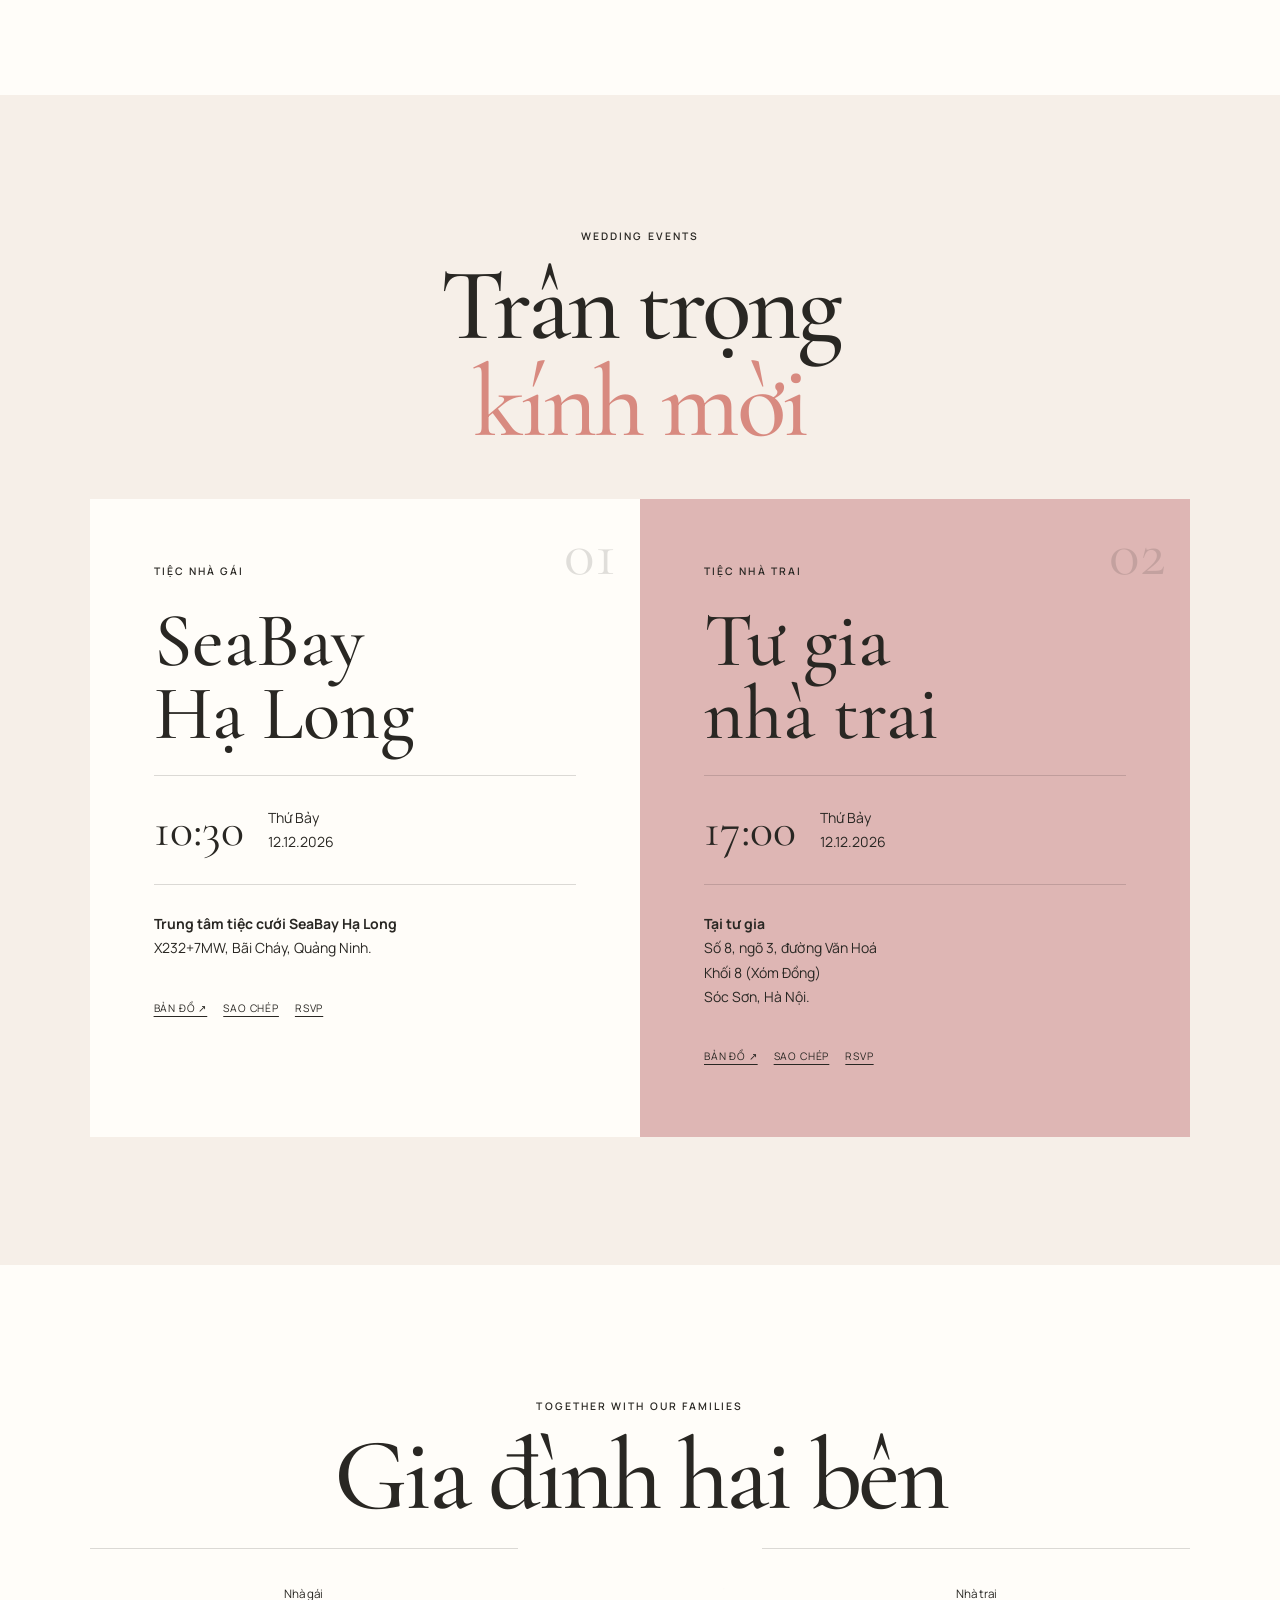
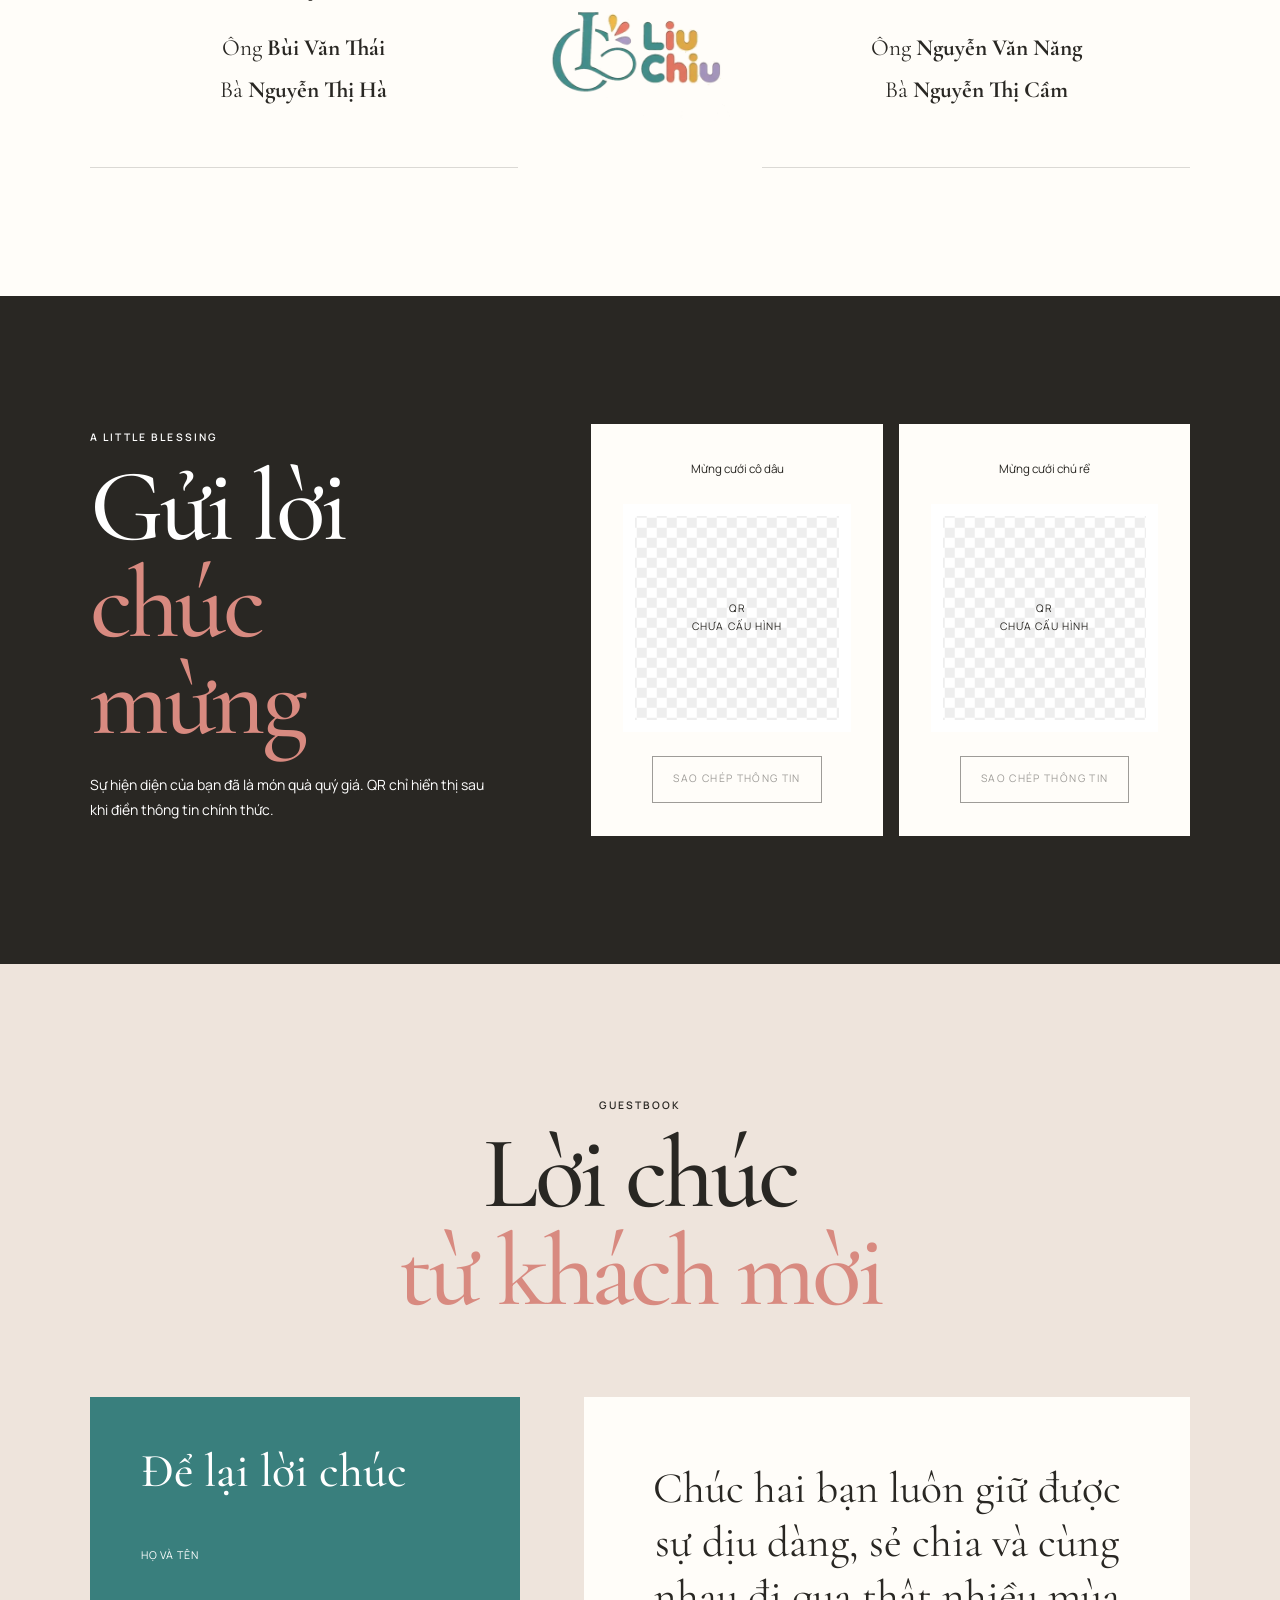
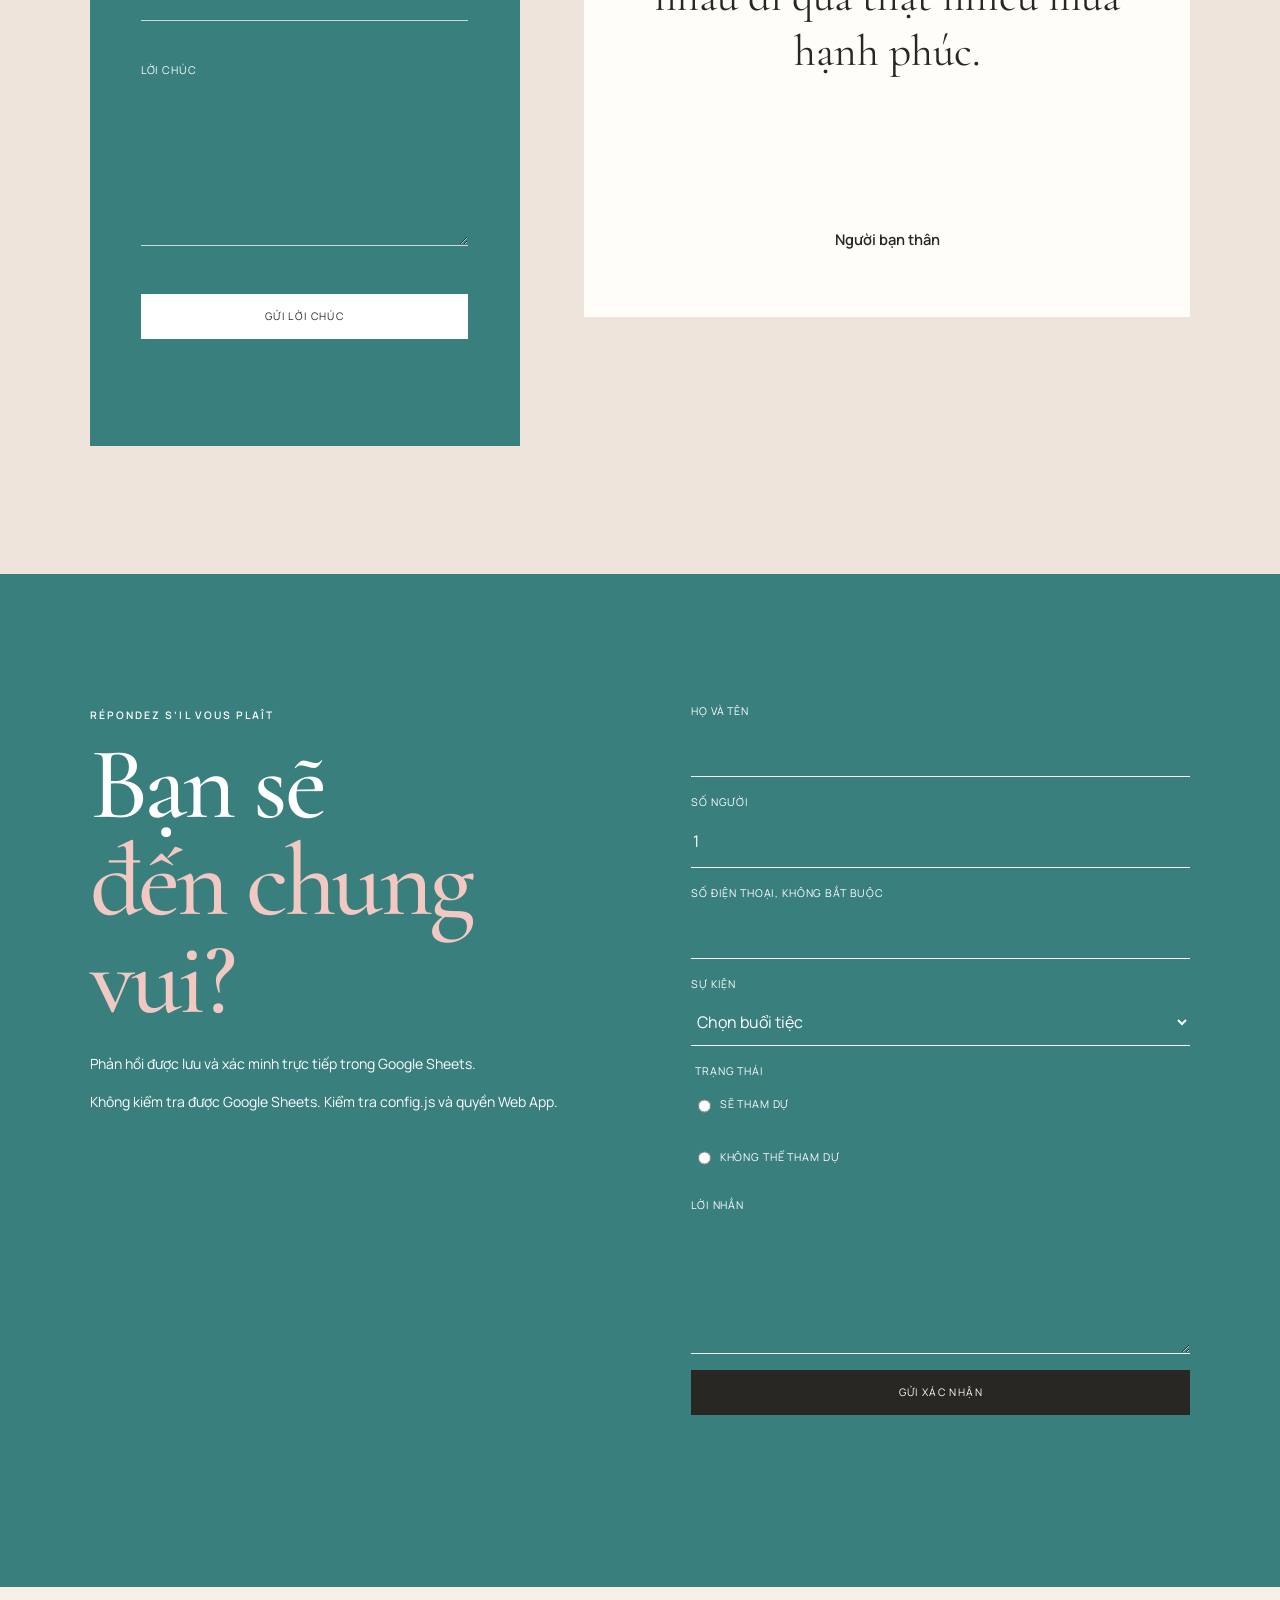
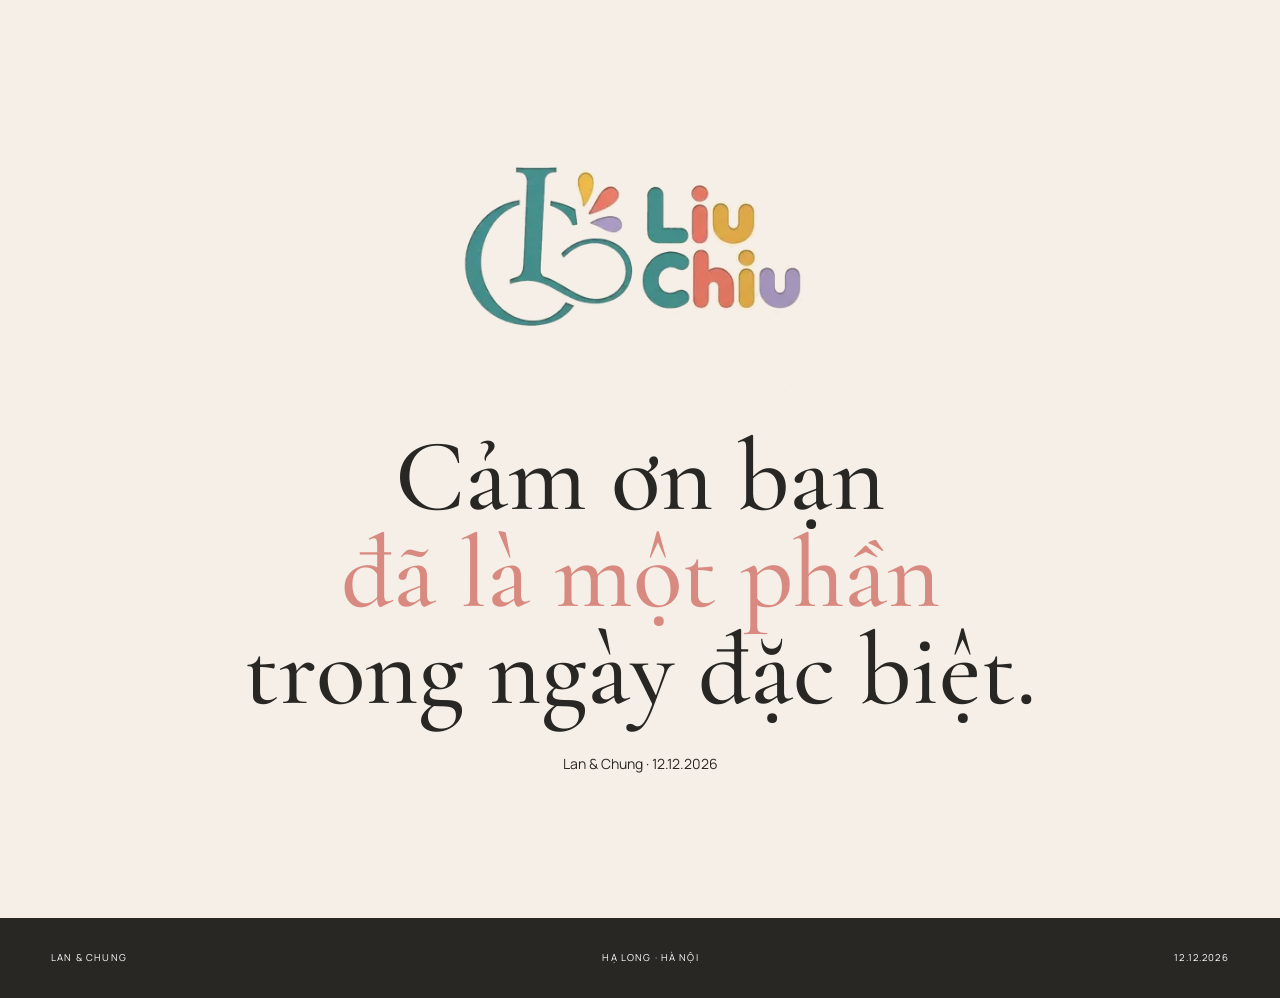
==== commit dec5ef5e: "Update index.html" ====
--- a/index.html
+++ b/index.html
@@ -10,7 +10,7 @@
 <link href="https://fonts.googleapis.com" rel="preconnect"/>
 <link crossorigin="" href="https://fonts.gstatic.com" rel="preconnect"/>
 <link href="https://fonts.googleapis.com/css2?family=Cormorant+Garamond:wght@400;500;600&amp;family=Manrope:wght@300;400;500;600&amp;display=swap&amp;subset=vietnamese" rel="stylesheet"/>
-<link href="style.css">
+<link href="style.css" rel="stylesheet">
 <script defer="" src="config.js"></script>
 <script defer="" src="main.js"></script>
 <script defer="" src="wishes-slider.js"></script>
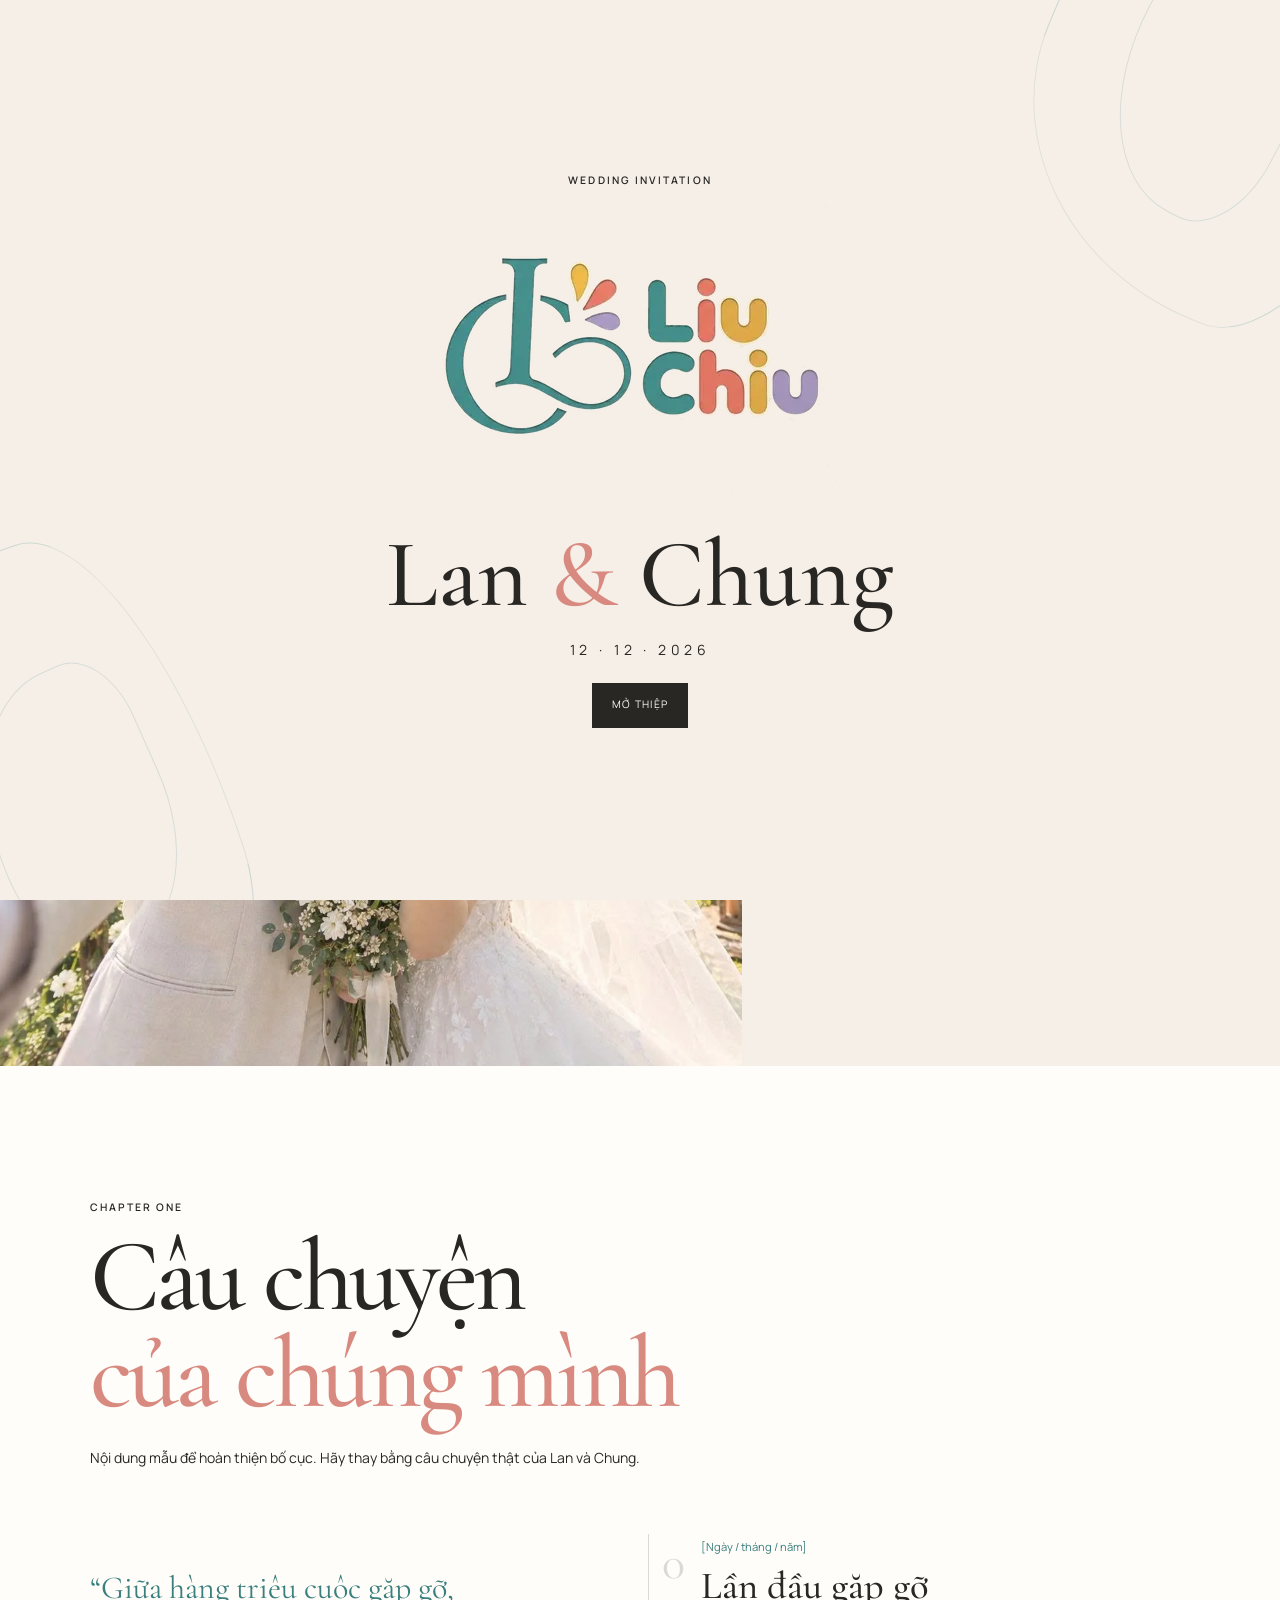
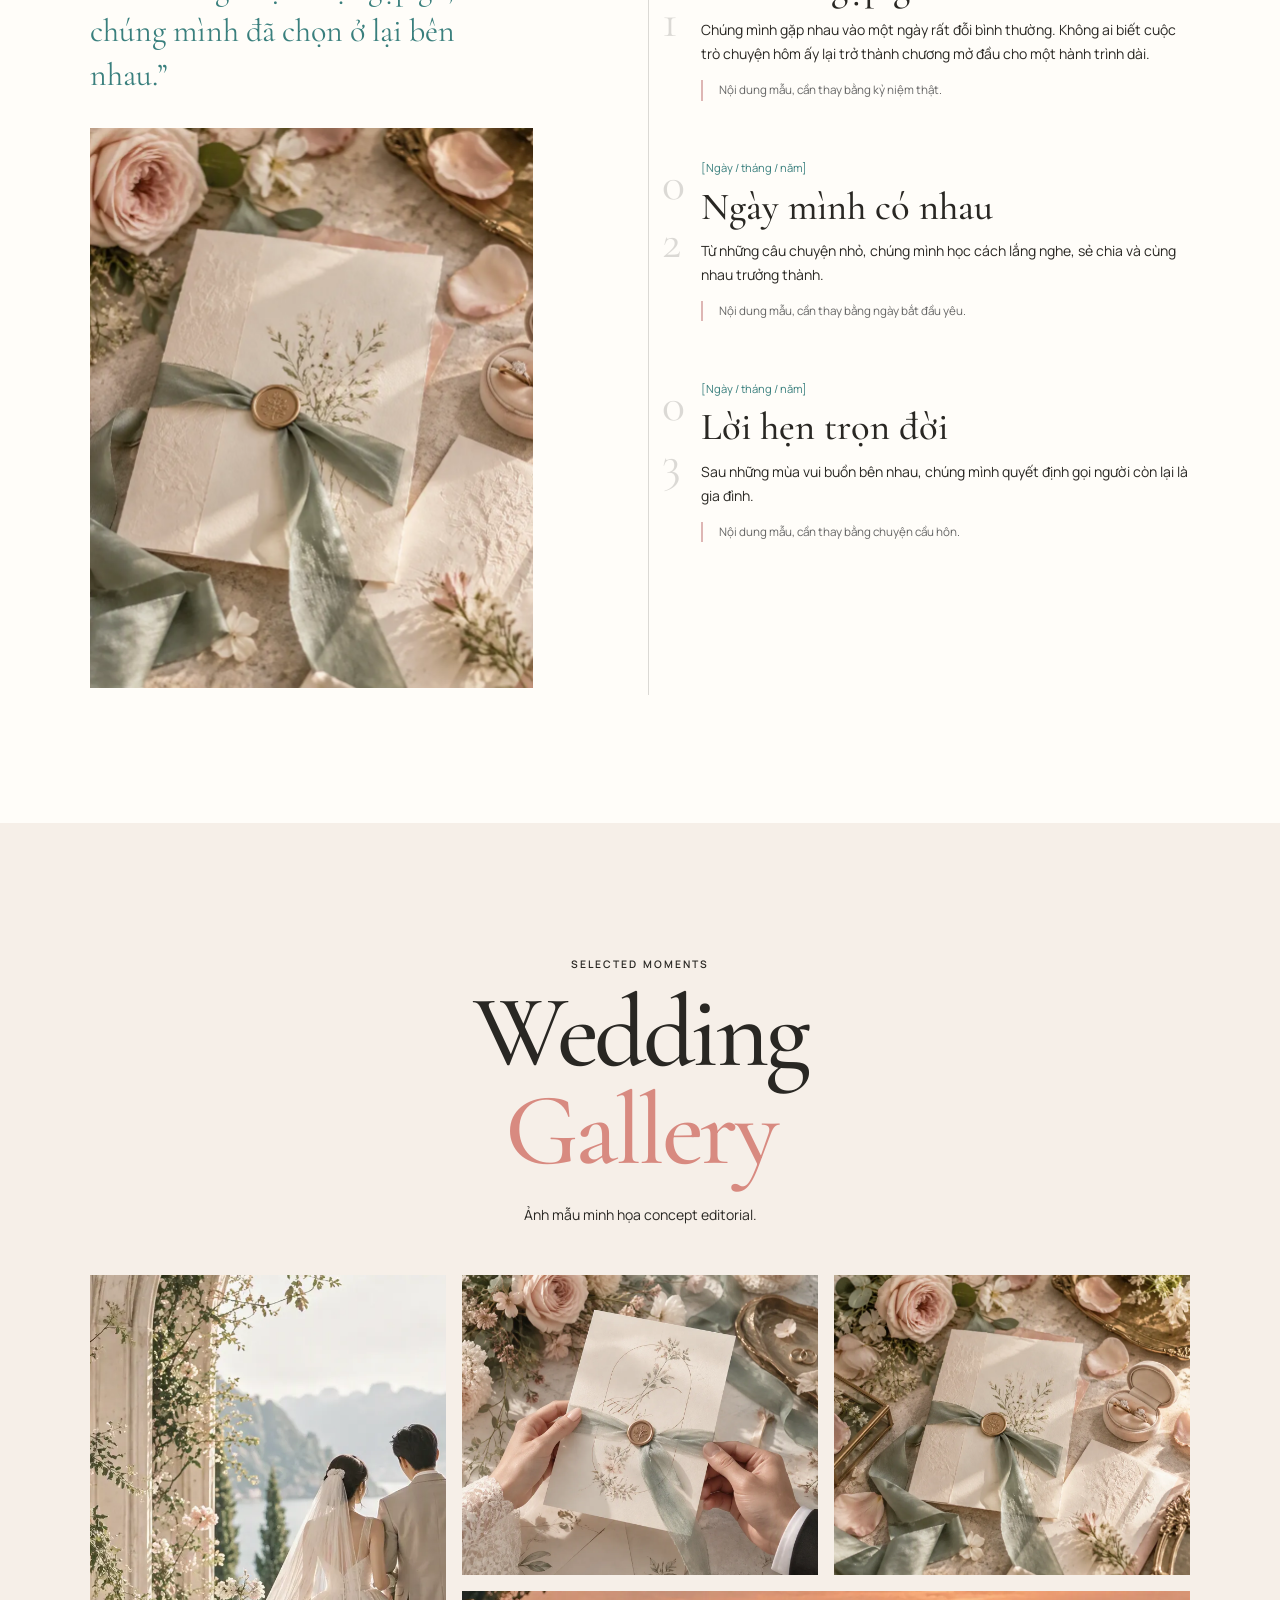
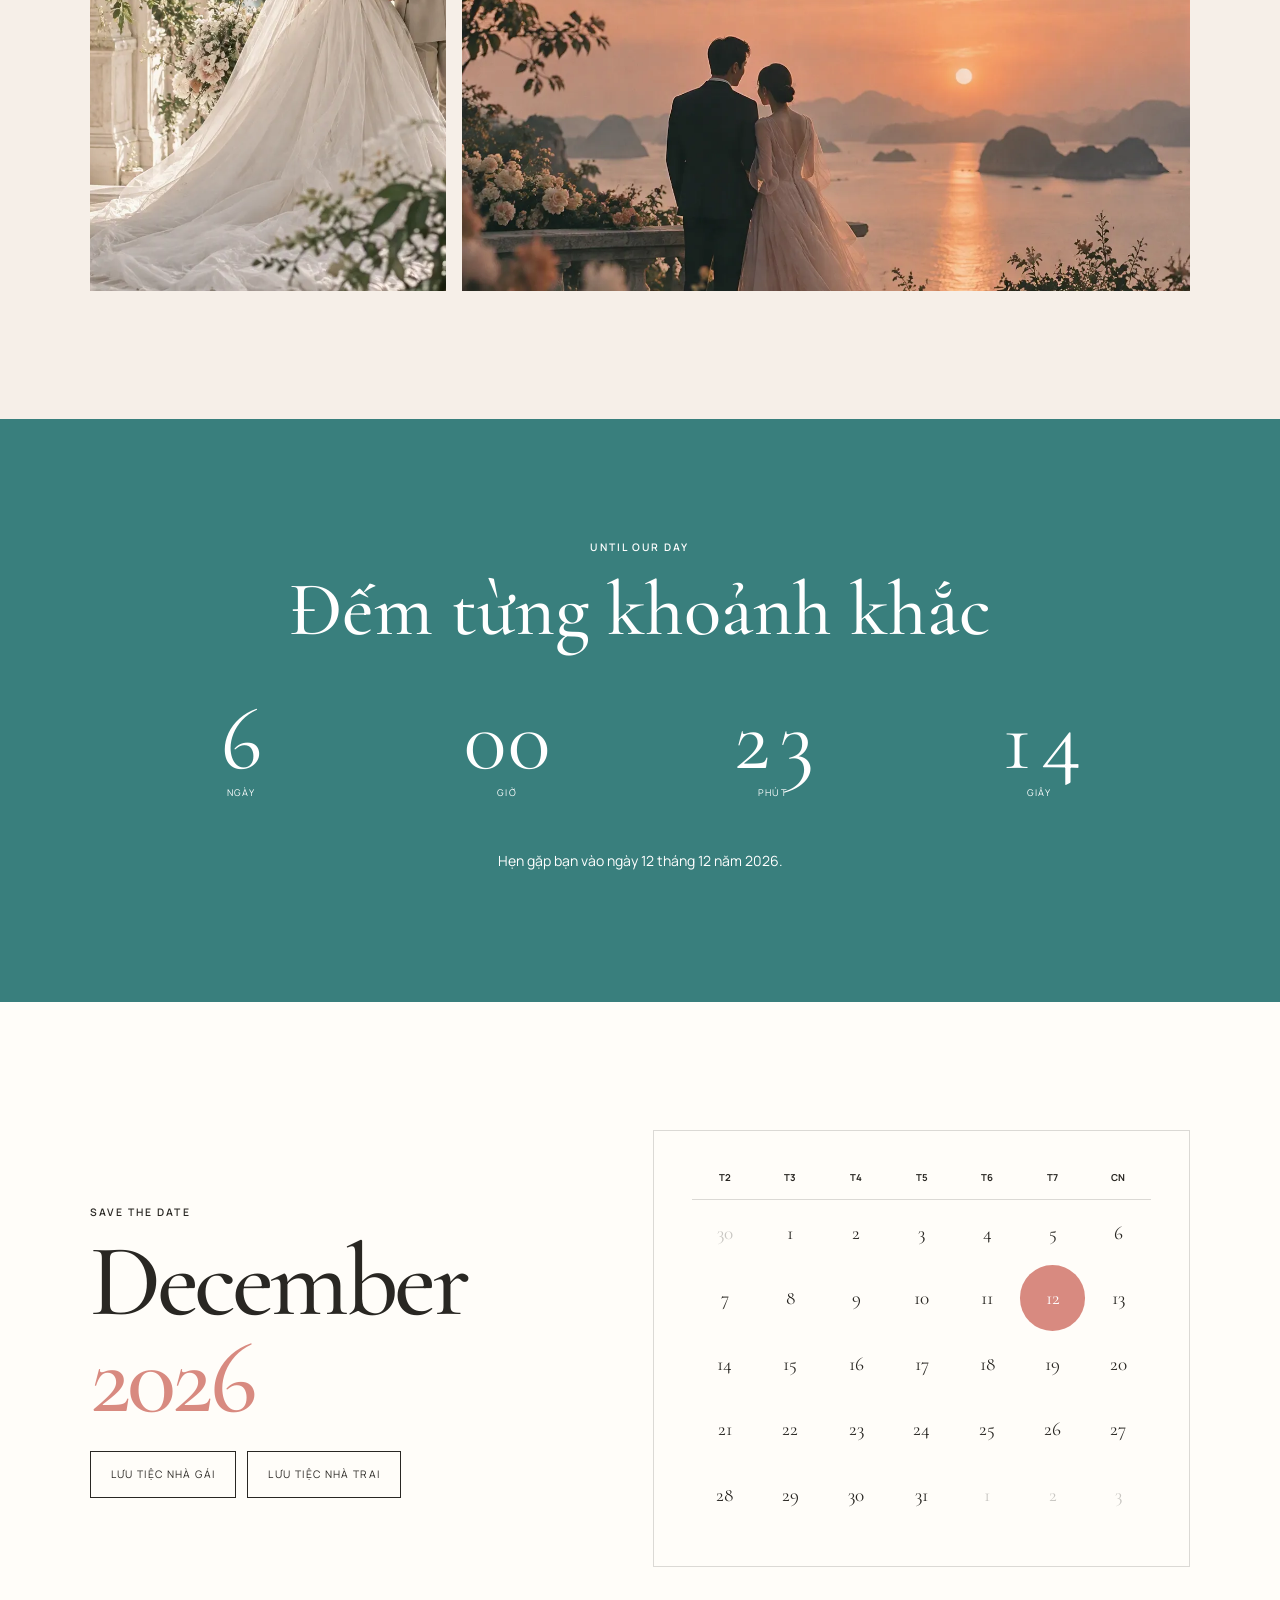
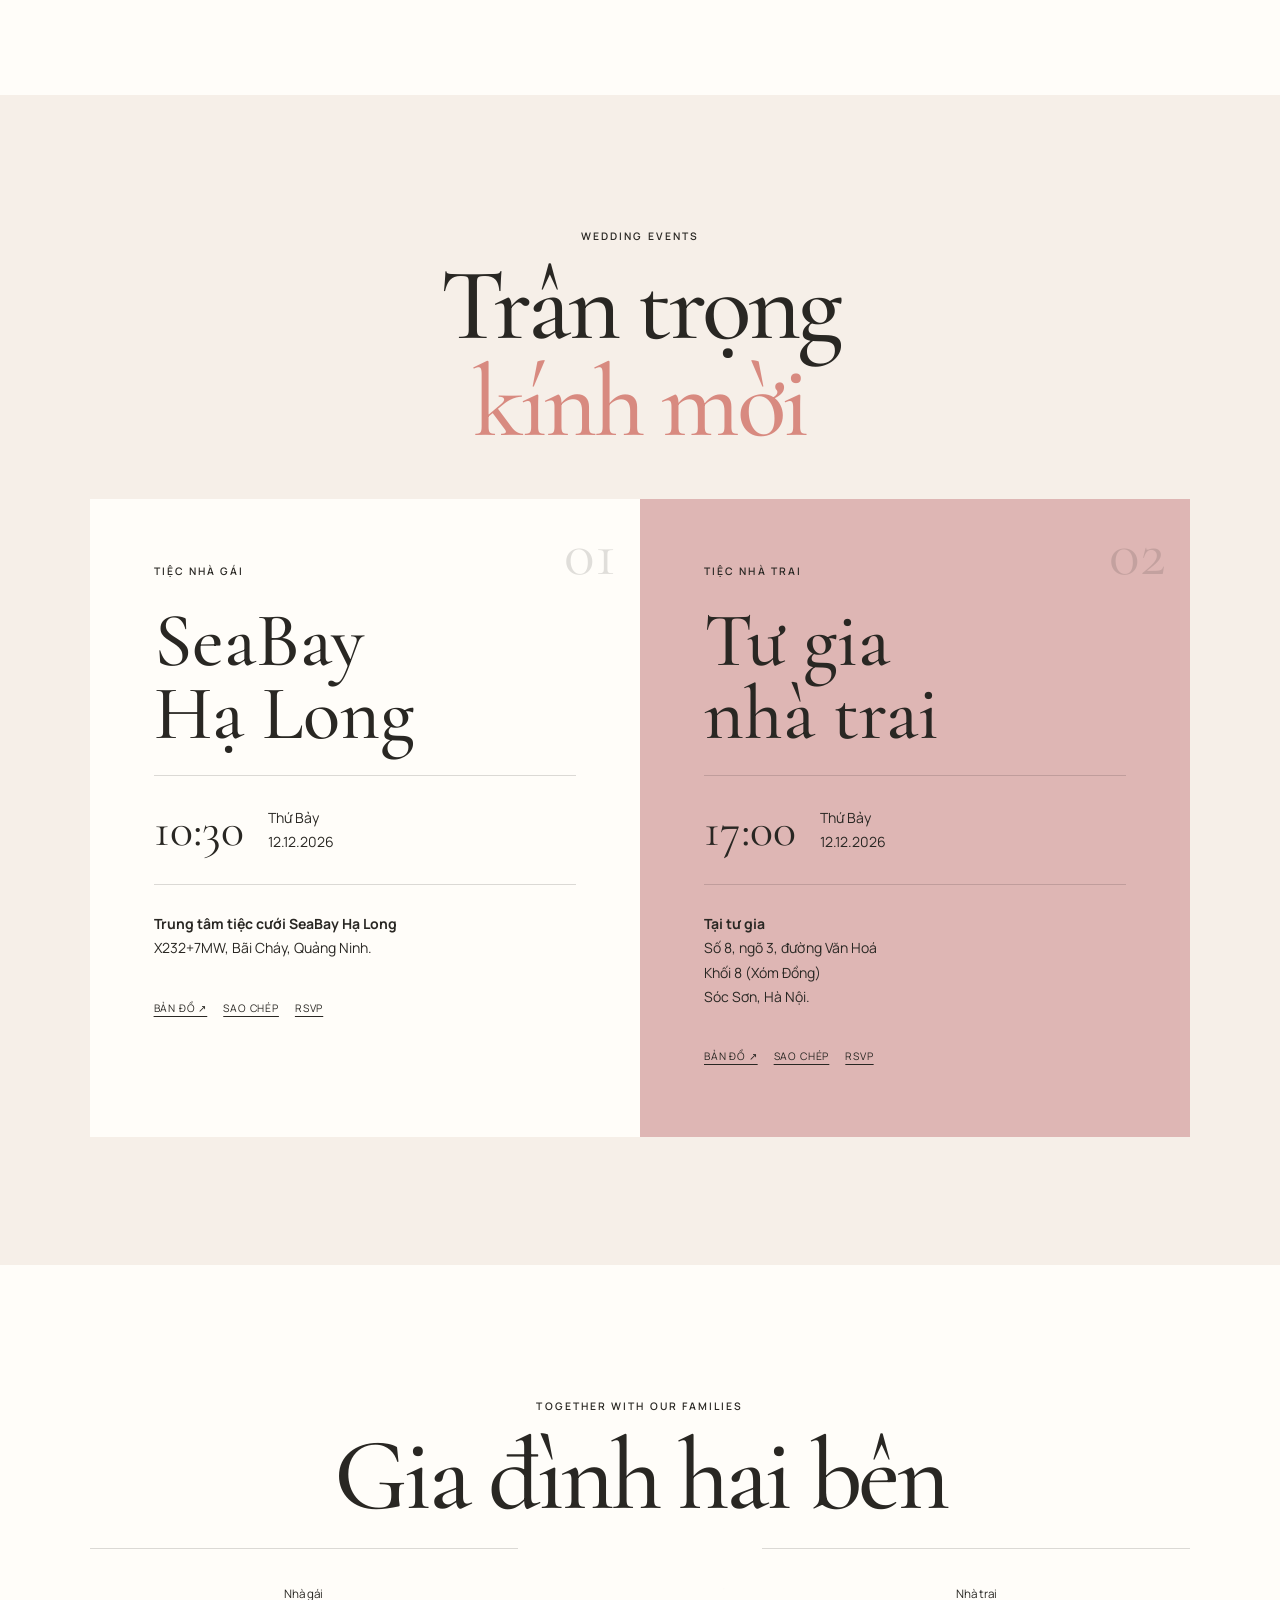
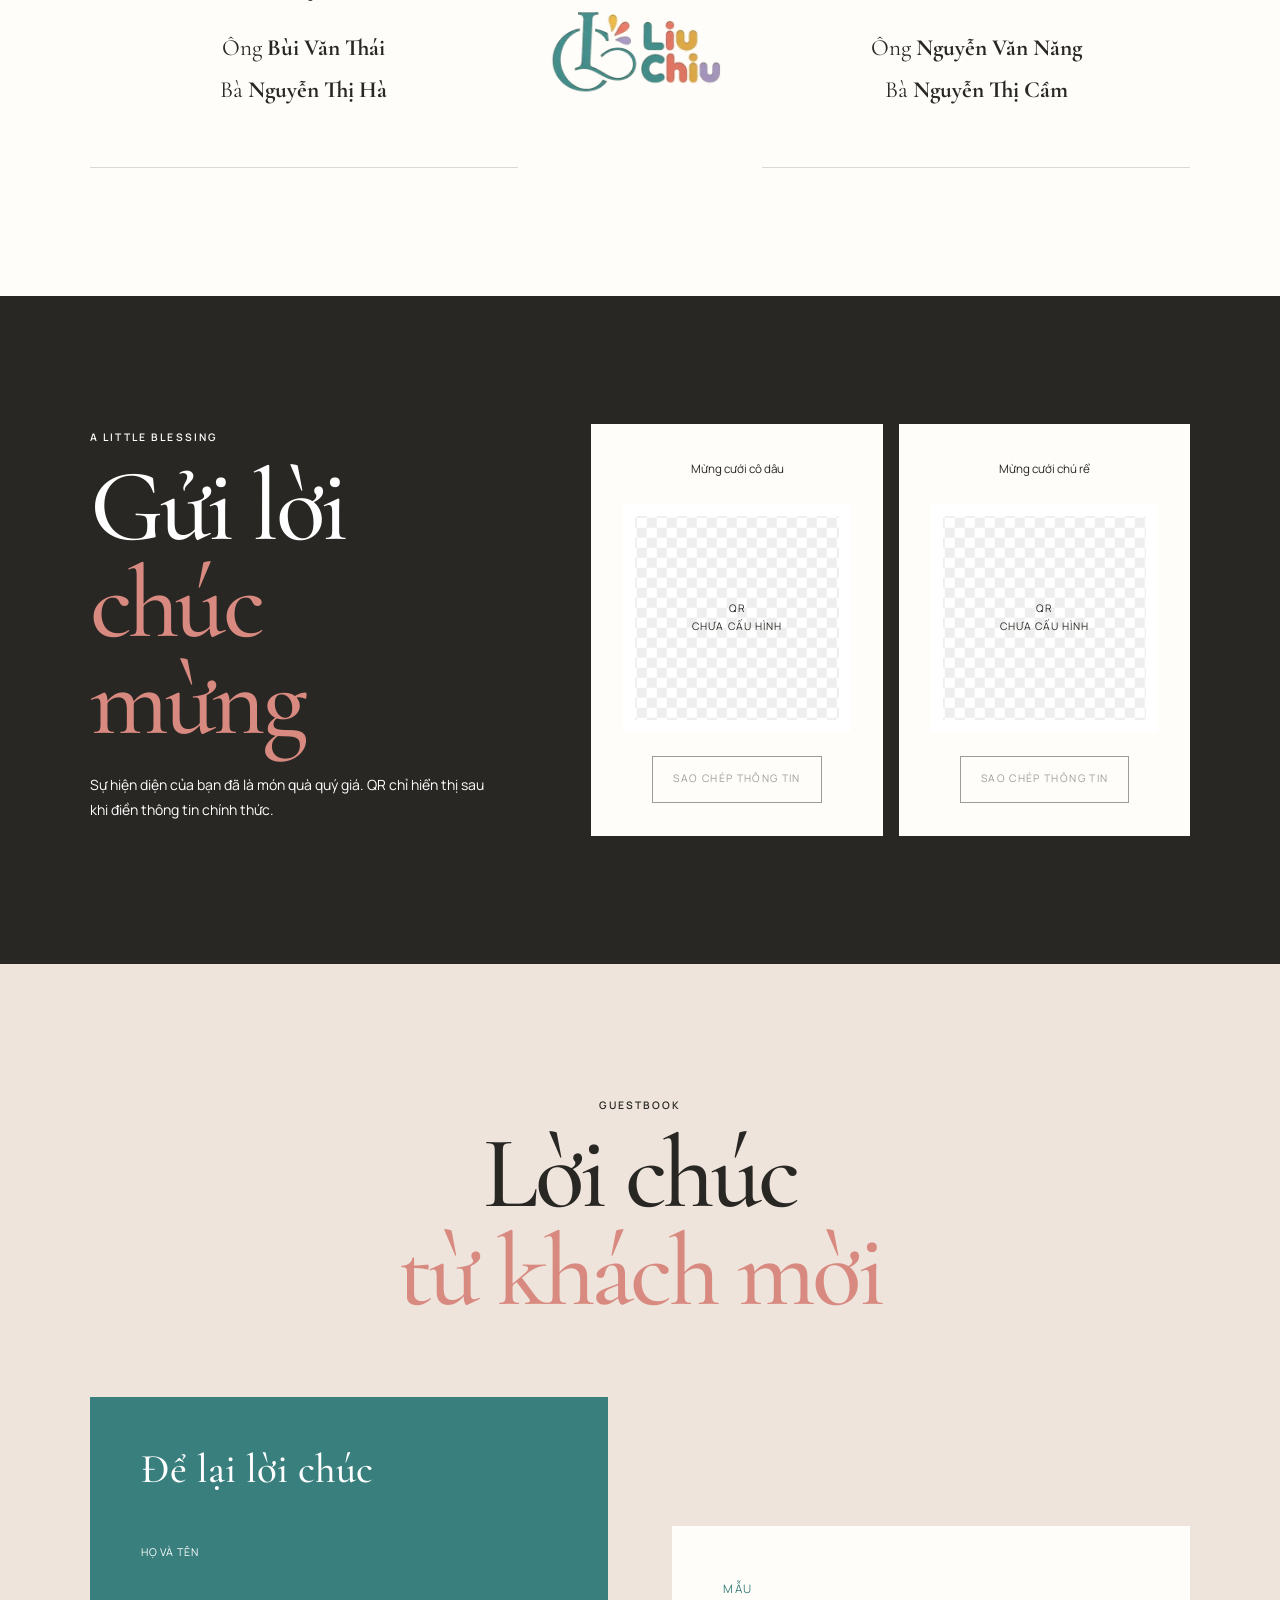
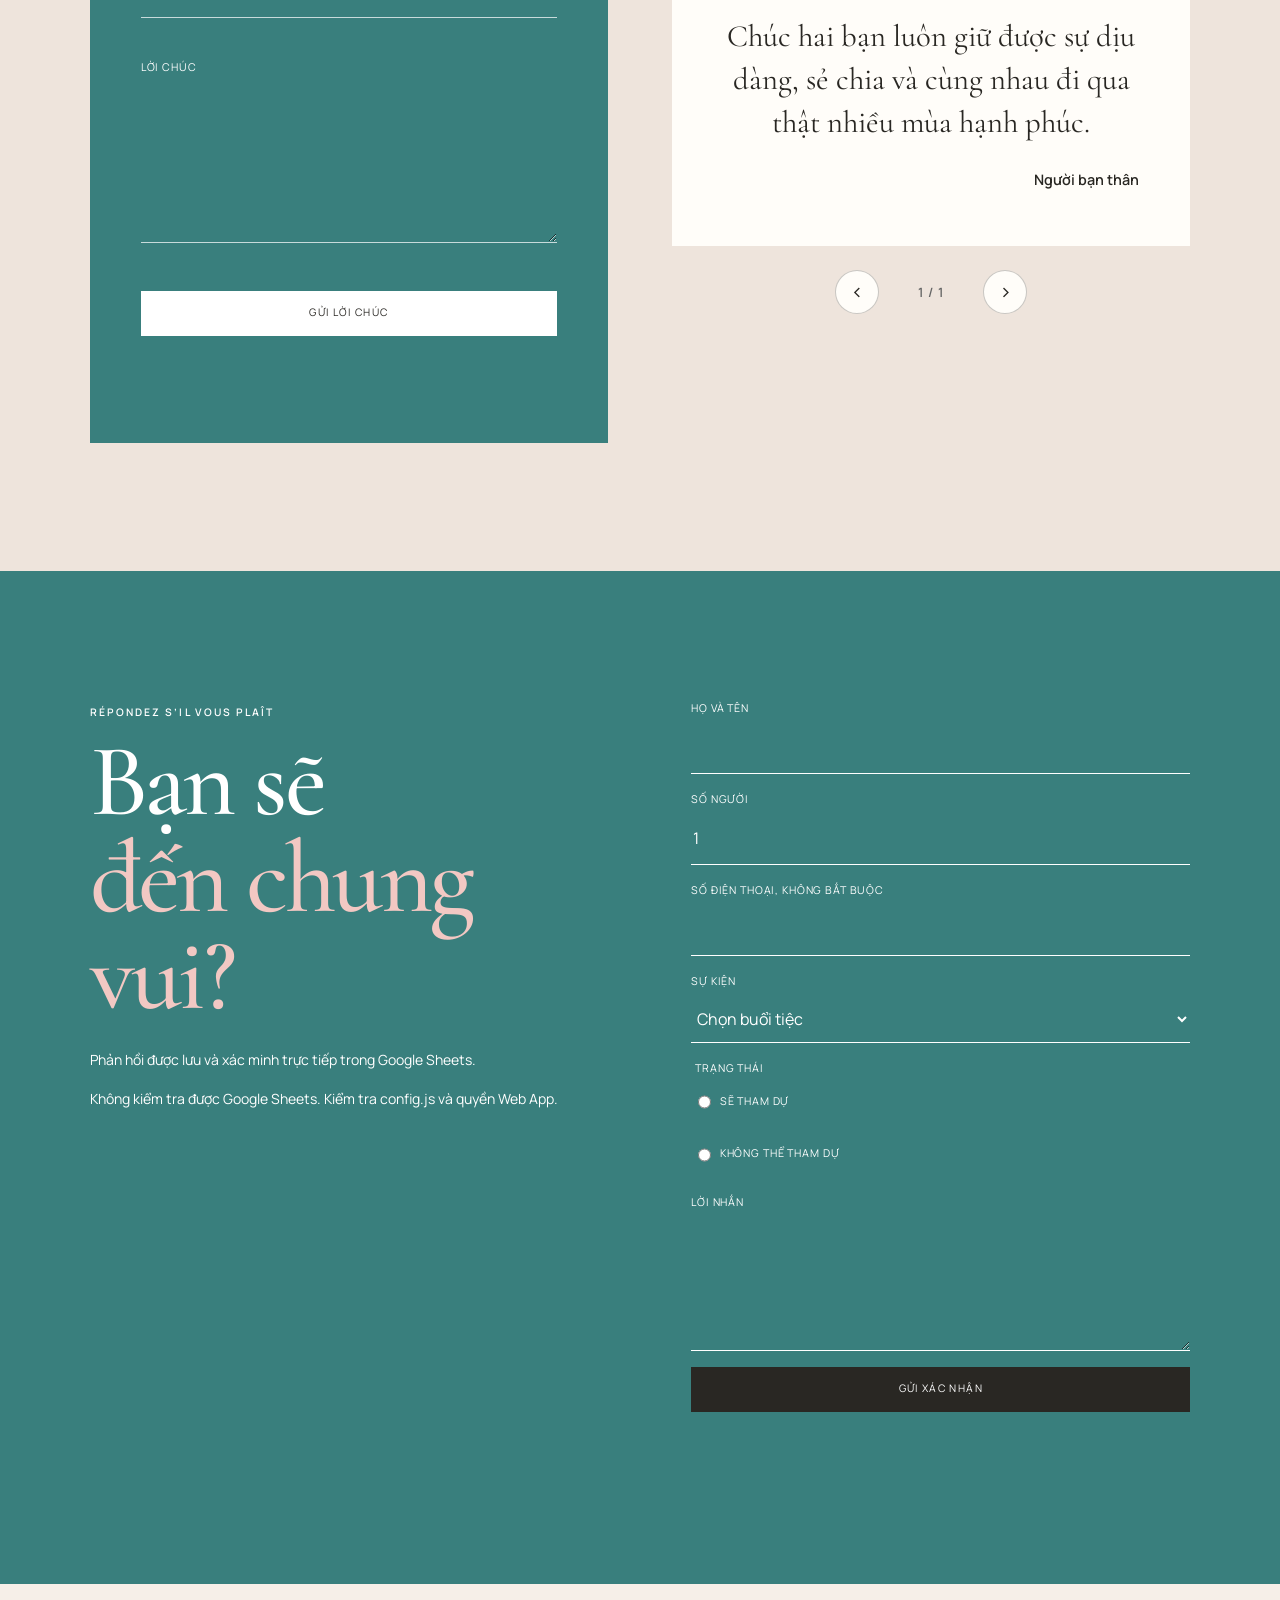
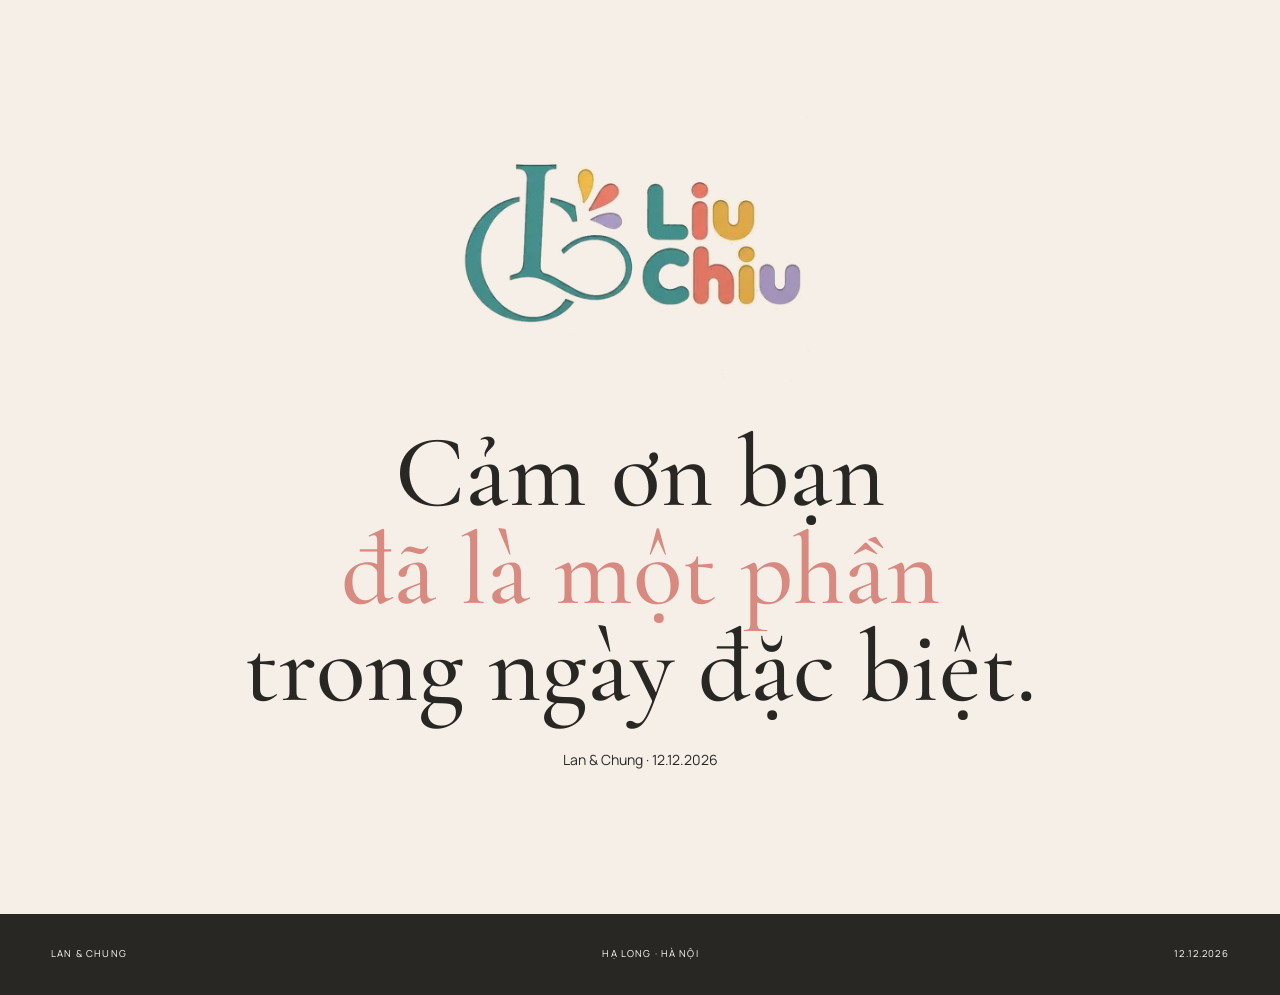
==== commit dab1e880: "Update index.html" ====
--- a/index.html
+++ b/index.html
@@ -1,337 +1,366 @@
 <!DOCTYPE html>
-
 <html lang="vi">
 <head>
-<meta charset="utf-8"/>
-<meta content="width=device-width, initial-scale=1, viewport-fit=cover" name="viewport"/>
-<meta content="#f6efe8" name="theme-color"/>
-<meta content="Thiệp cưới Lan và Chung, ngày 12 tháng 12 năm 2026" name="description"/>
-<title>Lan &amp; Chung | 12.12.2026</title>
-<link href="https://fonts.googleapis.com" rel="preconnect"/>
-<link crossorigin="" href="https://fonts.gstatic.com" rel="preconnect"/>
-<link href="https://fonts.googleapis.com/css2?family=Cormorant+Garamond:wght@400;500;600&amp;family=Manrope:wght@300;400;500;600&amp;display=swap&amp;subset=vietnamese" rel="stylesheet"/>
-<link href="style.css" rel="stylesheet">
-<script defer="" src="config.js"></script>
-<script defer="" src="main.js"></script>
-<script defer="" src="wishes-slider.js"></script>
+  <meta charset="utf-8"/>
+  <meta content="width=device-width, initial-scale=1, viewport-fit=cover" name="viewport"/>
+  <meta content="#f6efe8" name="theme-color"/>
+  <meta content="Thiệp cưới Lan và Chung, ngày 12 tháng 12 năm 2026" name="description"/>
+  <title>Lan & Chung | 12.12.2026</title>
+  
+  <link href="https://fonts.googleapis.com" rel="preconnect"/>
+  <link crossorigin="" href="https://fonts.gstatic.com" rel="preconnect"/>
+  <link href="https://fonts.googleapis.com/css2?family=Cormorant+Garamond:wght@400;500;600&family=Manrope:wght@300;400;500;600&display=swap&subset=vietnamese" rel="stylesheet"/>
+  <link href="style.css" rel="stylesheet"/>
+  
+  <script defer="" src="config.js"></script>
+  <script defer="" src="main.js"></script>
+  <script defer="" src="wishes-slider.js"></script>
 </head>
+
 <body class="locked">
-<a class="skip" href="#main">Đi đến nội dung chính</a>
-<!-- Trang bìa mở thiệp (Cover) -->
-<div class="cover" id="cover">
-<div class="cover-card">
-<span class="eyebrow">Wedding invitation</span>
-<picture>
-<source media="(min-width: 1024px)" srcset="assets/images/logo_liu_chiu_desktop.webp"/>
-<source media="(min-width: 768px)" srcset="assets/images/logo_liu_chiu_tablet.webp"/>
-<img alt="Logo Liu Chiu" src="assets/images/logo_liu_chiu_mobile.webp"/>
-</picture>
-<h1>Lan <i>&amp;</i> Chung</h1>
-<p>12 · 12 · 2026</p>
-<button class="btn dark" id="open">Mở thiệp</button>
-</div>
-</div>
-<!-- Thanh thanh điều hướng Header -->
-<header>
-<a class="brand" href="#hero">
-<picture>
-<source media="(min-width: 1024px)" srcset="assets/images/logo_liu_chiu_desktop.webp"/>
-<source media="(min-width: 768px)" srcset="assets/images/logo_liu_chiu_tablet.webp"/>
-<img alt="Logo Liu Chiu" src="assets/images/logo_liu_chiu_mobile.webp"/>
-</picture>
-</a>
-<button aria-expanded="false" class="menu" id="menu" type="button">Menu</button>
-<nav id="nav">
-<a href="#story">Câu chuyện</a>
-<a href="#gallery">Album</a>
-<a href="#events">Lễ cưới</a>
-<a href="#wishes">Lời chúc</a>
-<a href="#rsvp">RSVP</a>
-</nav>
-<button class="share" id="share">Chia sẻ</button>
-</header>
-<!-- Nội dung chính -->
-<main id="main">
-<!-- 1. Section Hero (Bìa chính) -->
-<section class="hero" id="hero">
-<figure>
-<picture>
-<source media="(max-width: 768px)" srcset="assets/images/hero-mobile.webp"/>
-<img alt="Hai người trong trang phục cưới chụp ảnh trước thác nước và hoa trắng" fetchpriority="high" height="1448" src="assets/images/hero.webp" width="1086"/>
-</picture>
-</figure>
-<div class="hero-copy reveal">
-<span class="eyebrow">The wedding edit · Volume 01</span>
-<h2>Lan <i>&amp;</i><br/>Chung</h2>
-<div class="date">
-<span>Thứ Bảy</span>
-<b>12.12</b>
-<span>2026</span>
-</div>
-<p>Bùi Ngọc Lan và Nguyễn Văn Chung trân trọng mời bạn cùng hiện diện trong ngày khởi đầu hành trình mới.</p>
-</div>
-</section>
-<!-- 2. Section Story (Câu chuyện tình yêu) -->
-<section class="section" id="story">
-<div class="heading reveal">
-<span class="eyebrow">Chapter one</span>
-<h2>Câu chuyện <em>của chúng mình</em></h2>
-<p>Nội dung mẫu để hoàn thiện bố cục. Hãy thay bằng câu chuyện thật của Lan và Chung.</p>
-</div>
-<div class="story">
-<figure class="reveal">
-<p>“Giữa hàng triệu cuộc gặp gỡ, chúng mình đã chọn ở lại bên nhau.”</p>
-<img alt="Ảnh mẫu cho câu chuyện" loading="lazy" src="assets/images/g3.webp"/>
-</figure>
-<div class="timeline">
-<article class="reveal">
-<b>01</b>
-<time>[Ngày / tháng / năm]</time>
-<h3>Lần đầu gặp gỡ</h3>
-<p>Chúng mình gặp nhau vào một ngày rất đỗi bình thường. Không ai biết cuộc trò chuyện hôm ấy lại trở thành chương mở đầu cho một hành trình dài.</p>
-<small>Nội dung mẫu, cần thay bằng kỷ niệm thật.</small>
-</article>
-<article class="reveal">
-<b>02</b>
-<time>[Ngày / tháng / năm]</time>
-<h3>Ngày mình có nhau</h3>
-<p>Từ những câu chuyện nhỏ, chúng mình học cách lắng nghe, sẻ chia và cùng nhau trưởng thành.</p>
-<small>Nội dung mẫu, cần thay bằng ngày bắt đầu yêu.</small>
-</article>
-<article class="reveal">
-<b>03</b>
-<time>[Ngày / tháng / năm]</time>
-<h3>Lời hẹn trọn đời</h3>
-<p>Sau những mùa vui buồn bên nhau, chúng mình quyết định gọi người còn lại là gia đình.</p>
-<small>Nội dung mẫu, cần thay bằng chuyện cầu hôn.</small>
-</article>
-</div>
-</div>
-</section>
-<!-- 3. Section Gallery (Album ảnh) -->
-<section class="section gallery" id="gallery">
-<div class="heading center reveal">
-<span class="eyebrow">Selected moments</span>
-<h2>Wedding <em>Gallery</em></h2>
-<p>Ảnh mẫu minh họa concept editorial.</p>
-</div>
-<div class="photos">
-<button class="photo tall reveal" data-img="assets/images/g1.webp">
-<img alt="Ảnh mẫu thiệp cưới" loading="lazy" src="assets/images/g1.webp"/>
-</button>
-<button class="photo reveal" data-img="assets/images/g2.webp">
-<img alt="Ảnh mẫu cưới botanical" loading="lazy" src="assets/images/g2.webp"/>
-</button>
-<button class="photo reveal" data-img="assets/images/g3.webp">
-<img alt="Ảnh mẫu cưới tông hồng" loading="lazy" src="assets/images/g3.webp"/>
-</button>
-<button class="photo wide reveal" data-img="assets/images/g4.webp">
-<img alt="Ảnh mẫu cưới hoàng hôn" loading="lazy" src="assets/images/g4.webp"/>
-</button>
-</div>
-</section>
-<!-- 4. Section Countdown (Đếm ngược) -->
-<section class="count reveal">
-<span class="eyebrow">Until our day</span>
-<h2>Đếm từng khoảnh khắc</h2>
-<div class="count-grid">
-<div><b id="days">0</b><span>Ngày</span></div>
-<div><b id="hours">00</b><span>Giờ</span></div>
-<div><b id="mins">00</b><span>Phút</span></div>
-<div><b id="secs">00</b><span>Giây</span></div>
-</div>
-<p id="countMsg">Hẹn gặp bạn vào ngày 12 tháng 12 năm 2026.</p>
-</section>
-<!-- 5. Section Calendar (Lịch tháng) -->
-<section class="section calendar-section">
-<div class="heading reveal">
-<span class="eyebrow">Save the date</span>
-<h2>December <em>2026</em></h2>
-<div class="actions">
-<button class="btn outline" data-ics="bride">Lưu tiệc nhà gái</button>
-<button class="btn outline" data-ics="groom">Lưu tiệc nhà trai</button>
-</div>
-</div>
-<div class="calendar reveal">
-<div class="week"><b>T2</b><b>T3</b><b>T4</b><b>T5</b><b>T6</b><b>T7</b><b>CN</b></div>
-<div class="days" id="cal"></div>
-</div>
-</section>
-<!-- 6. Section Events (Thông tin tiệc cưới) -->
-<section class="section events" id="events">
-<div class="heading center reveal">
-<span class="eyebrow">Wedding events</span>
-<h2>Trân trọng <em>kính mời</em></h2>
-</div>
-<div class="event-grid">
-<article class="event reveal">
-<span>01</span>
-<div class="eyebrow">Tiệc nhà gái</div>
-<h3>SeaBay<br/>Hạ Long</h3>
-<div class="event-date">
-<b>10:30</b>
-<p>Thứ Bảy<br/>12.12.2026</p>
-</div>
-<address>
-<strong>Trung tâm tiệc cưới SeaBay Hạ Long</strong><br/>
+  <a class="skip" href="#main">Đi đến nội dung chính</a>
+
+  <!-- Trang bìa mở thiệp (Cover) -->
+  <div class="cover" id="cover">
+    <div class="cover-card">
+      <span class="eyebrow">Wedding invitation</span>
+      <picture>
+        <source media="(min-width: 1024px)" srcset="assets/images/logo_liu_chiu_desktop.webp"/>
+        <source media="(min-width: 768px)" srcset="assets/images/logo_liu_chiu_tablet.webp"/>
+        <img alt="Logo Liu Chiu" src="assets/images/logo_liu_chiu_mobile.webp"/>
+      </picture>
+      <h1>Lan <i>&</i> Chung</h1>
+      <p>12 · 12 · 2026</p>
+      <button class="btn dark" id="open">Mở thiệp</button>
+    </div>
+  </div>
+
+  <!-- Thanh điều hướng Header -->
+  <header>
+    <a class="brand" href="#hero">
+      <picture>
+        <source media="(min-width: 1024px)" srcset="assets/images/logo_liu_chiu_desktop.webp"/>
+        <source media="(min-width: 768px)" srcset="assets/images/logo_liu_chiu_tablet.webp"/>
+        <img alt="Logo Liu Chiu" src="assets/images/logo_liu_chiu_mobile.webp"/>
+      </picture>
+    </a>
+    <button aria-expanded="false" class="menu" id="menu" type="button">Menu</button>
+    <nav id="nav">
+      <a href="#story">Câu chuyện</a>
+      <a href="#gallery">Album</a>
+      <a href="#events">Lễ cưới</a>
+      <a href="#wishes">Lời chúc</a>
+      <a href="#rsvp">RSVP</a>
+    </nav>
+    <button class="share" id="share">Chia sẻ</button>
+  </header>
+
+  <!-- Nội dung chính -->
+  <main id="main">
+    <!-- 1. Section Hero (Bìa chính) -->
+    <section class="hero" id="hero">
+      <figure>
+        <picture>
+          <source media="(max-width: 768px)" srcset="assets/images/hero-mobile.webp"/>
+          <img alt="Hai người trong trang phục cưới chụp ảnh trước thác nước và hoa trắng" fetchpriority="high" height="1448" src="assets/images/hero.webp" width="1086"/>
+        </picture>
+      </figure>
+      <div class="hero-copy reveal">
+        <span class="eyebrow">The wedding edit · Volume 01</span>
+        <h2>Lan <i>&</i><br/>Chung</h2>
+        <div class="date">
+          <span>Thứ Bảy</span>
+          <b>12.12</b>
+          <span>2026</span>
+        </div>
+        <p>Bùi Ngọc Lan và Nguyễn Văn Chung trân trọng mời bạn cùng hiện diện trong ngày khởi đầu hành trình mới.</p>
+      </div>
+    </section>
+
+    <!-- 2. Section Story (Câu chuyện tình yêu) -->
+    <section class="section" id="story">
+      <div class="heading reveal">
+        <span class="eyebrow">Chapter one</span>
+        <h2>Câu chuyện <em>của chúng mình</em></h2>
+        <p>Nội dung mẫu để hoàn thiện bố cục. Hãy thay bằng câu chuyện thật của Lan và Chung.</p>
+      </div>
+      <div class="story">
+        <figure class="reveal">
+          <p>“Giữa hàng triệu cuộc gặp gỡ, chúng mình đã chọn ở lại bên nhau.”</p>
+          <img alt="Ảnh mẫu cho câu chuyện" loading="lazy" src="assets/images/g3.webp"/>
+        </figure>
+        <div class="timeline">
+          <article class="reveal">
+            <b>01</b>
+            <time>[Ngày / tháng / năm]</time>
+            <h3>Lần đầu gặp gỡ</h3>
+            <p>Chúng mình gặp nhau vào một ngày rất đỗi bình thường. Không ai biết cuộc trò chuyện hôm ấy lại trở thành chương mở đầu cho một hành trình dài.</p>
+            <small>Nội dung mẫu, cần thay bằng kỷ niệm thật.</small>
+          </article>
+          <article class="reveal">
+            <b>02</b>
+            <time>[Ngày / tháng / năm]</time>
+            <h3>Ngày mình có nhau</h3>
+            <p>Từ những câu chuyện nhỏ, chúng mình học cách lắng nghe, sẻ chia và cùng nhau trưởng thành.</p>
+            <small>Nội dung mẫu, cần thay bằng ngày bắt đầu yêu.</small>
+          </article>
+          <article class="reveal">
+            <b>03</b>
+            <time>[Ngày / tháng / năm]</time>
+            <h3>Lời hẹn trọn đời</h3>
+            <p>Sau những mùa vui buồn bên nhau, chúng mình quyết định gọi người còn lại là gia đình.</p>
+            <small>Nội dung mẫu, cần thay bằng chuyện cầu hôn.</small>
+          </article>
+        </div>
+      </div>
+    </section>
+
+    <!-- 3. Section Gallery (Album ảnh) -->
+    <section class="section gallery" id="gallery">
+      <div class="heading center reveal">
+        <span class="eyebrow">Selected moments</span>
+        <h2>Wedding <em>Gallery</em></h2>
+        <p>Ảnh mẫu minh họa concept editorial.</p>
+      </div>
+      <div class="photos">
+        <button class="photo tall reveal" data-img="assets/images/g1.webp">
+          <img alt="Ảnh mẫu thiệp cưới" loading="lazy" src="assets/images/g1.webp"/>
+        </button>
+        <button class="photo reveal" data-img="assets/images/g2.webp">
+          <img alt="Ảnh mẫu cưới botanical" loading="lazy" src="assets/images/g2.webp"/>
+        </button>
+        <button class="photo reveal" data-img="assets/images/g3.webp">
+          <img alt="Ảnh mẫu cưới tông hồng" loading="lazy" src="assets/images/g3.webp"/>
+        </button>
+        <button class="photo wide reveal" data-img="assets/images/g4.webp">
+          <img alt="Ảnh mẫu cưới hoàng hôn" loading="lazy" src="assets/images/g4.webp"/>
+        </button>
+      </div>
+    </section>
+
+    <!-- 4. Section Countdown (Đếm ngược) -->
+    <section class="count reveal">
+      <span class="eyebrow">Until our day</span>
+      <h2>Đếm từng khoảnh khắc</h2>
+      <div class="count-grid">
+        <div><b id="days">0</b><span>Ngày</span></div>
+        <div><b id="hours">00</b><span>Giờ</span></div>
+        <div><b id="mins">00</b><span>Phút</span></div>
+        <div><b id="secs">00</b><span>Giây</span></div>
+      </div>
+      <p id="countMsg">Hẹn gặp bạn vào ngày 12 tháng 12 năm 2026.</p>
+    </section>
+
+    <!-- 5. Section Calendar (Lịch tháng) -->
+    <section class="section calendar-section">
+      <div class="heading reveal">
+        <span class="eyebrow">Save the date</span>
+        <h2>December <em>2026</em></h2>
+        <div class="actions">
+          <button class="btn outline" data-ics="bride">Lưu tiệc nhà gái</button>
+          <button class="btn outline" data-ics="groom">Lưu tiệc nhà trai</button>
+        </div>
+      </div>
+      <div class="calendar reveal">
+        <div class="week"><b>T2</b><b>T3</b><b>T4</b><b>T5</b><b>T6</b><b>T7</b><b>CN</b></div>
+        <div class="days" id="cal"></div>
+      </div>
+    </section>
+
+    <!-- 6. Section Events (Thông tin tiệc cưới) -->
+    <section class="section events" id="events">
+      <div class="heading center reveal">
+        <span class="eyebrow">Wedding events</span>
+        <h2>Trân trọng <em>kính mời</em></h2>
+      </div>
+      <div class="event-grid">
+        <article class="event reveal">
+          <span>01</span>
+          <div class="eyebrow">Tiệc nhà gái</div>
+          <h3>SeaBay<br/>Hạ Long</h3>
+          <div class="event-date">
+            <b>10:30</b>
+            <p>Thứ Bảy<br/>12.12.2026</p>
+          </div>
+          <address>
+            <strong>Trung tâm tiệc cưới SeaBay Hạ Long</strong><br/>
             X232+7MW, Bãi Cháy, Quảng Ninh.
           </address>
-<div class="links">
-<a href="https://www.google.com/maps/search/?api=1&amp;query=X232%2B7MW%2C+B%C3%A3i+Ch%C3%A1y%2C+Qu%E1%BA%A3ng+Ninh" rel="noopener" target="_blank">Bản đồ ↗</a>
-<button data-copy="X232+7MW, Bãi Cháy, Quảng Ninh">Sao chép</button>
-<button data-select="Tiệc nhà gái">RSVP</button>
-</div>
-</article>
-<article class="event rose reveal">
-<span>02</span>
-<div class="eyebrow">Tiệc nhà trai</div>
-<h3>Tư gia<br/>nhà trai</h3>
-<div class="event-date">
-<b>17:00</b>
-<p>Thứ Bảy<br/>12.12.2026</p>
-</div>
-<address>
-<strong>Tại tư gia</strong><br/>
+          <div class="links">
+            <a href="https://www.google.com/maps/search/?api=1&query=X232%2B7MW%2C+B%C3%A3i+Ch%C3%A1y%2C+Qu%E1%BA%A3ng+Ninh" rel="noopener" target="_blank">Bản đồ ↗</a>
+            <button data-copy="X232+7MW, Bãi Cháy, Quảng Ninh">Sao chép</button>
+            <button data-select="Tiệc nhà gái">RSVP</button>
+          </div>
+        </article>
+        <article class="event rose reveal">
+          <span>02</span>
+          <div class="eyebrow">Tiệc nhà trai</div>
+          <h3>Tư gia<br/>nhà trai</h3>
+          <div class="event-date">
+            <b>17:00</b>
+            <p>Thứ Bảy<br/>12.12.2026</p>
+          </div>
+          <address>
+            <strong>Tại tư gia</strong><br/>
             Số 8, ngõ 3, đường Văn Hoá<br/>
             Khối 8 (Xóm Đồng)<br/>
             Sóc Sơn, Hà Nội.
           </address>
-<div class="links">
-<a href="https://www.google.com/maps/search/?api=1&amp;query=S%E1%BB%91+8%2C+ng%C3%B5+3%2C+%C4%91%C6%B0%E1%BB%9Dng+V%C4%83n+Ho%C3%A1%2C+Kh%E1%BB%91i+8%2C+S%C3%B3c+S%C6%A1n%2C+H%C3%A0+N%E1%BB%99i" rel="noopener" target="_blank">Bản đồ ↗</a>
-<button data-copy="Số 8, ngõ 3, đường Văn Hoá, Khối 8 (Xóm Đồng), Sóc Sơn, Hà Nội">Sao chép</button>
-<button data-select="Tiệc nhà trai">RSVP</button>
-</div>
-</article>
-</div>
-</section>
-<!-- 7. Section Family (Thông tin hai nhà) -->
-<section class="section family reveal">
-<span class="eyebrow">Together with our families</span>
-<h2>Gia đình hai bên</h2>
-<div>
-<article>
-<small>Nhà gái</small>
-<p>Ông <b>Bùi Văn Thái</b><br/>Bà <b>Nguyễn Thị Hà</b></p>
-</article>
-<picture>
-<source media="(min-width: 1024px)" srcset="assets/images/logo_liu_chiu_desktop.webp"/>
-<source media="(min-width: 768px)" srcset="assets/images/logo_liu_chiu_tablet.webp"/>
-<img alt="Logo Liu Chiu" loading="lazy" src="assets/images/logo_liu_chiu_mobile.webp"/>
-</picture>
-<article>
-<small>Nhà trai</small>
-<p>Ông <b>Nguyễn Văn Năng</b><br/>Bà <b>Nguyễn Thị Cầm</b></p>
-</article>
-</div>
-</section>
-<!-- 8. Section Gift (Mừng cưới / QR) -->
-<section class="section gift">
-<div class="heading reveal">
-<span class="eyebrow">A little blessing</span>
-<h2>Gửi lời <em>chúc mừng</em></h2>
-<p>Sự hiện diện của bạn đã là món quà quý giá. QR chỉ hiển thị sau khi điền thông tin chính thức.</p>
-</div>
-<div class="gift-grid">
-<article class="reveal">
-<small>Mừng cưới cô dâu</small>
-<div class="qr">QR<br/>CHƯA CẤU HÌNH</div>
-<button class="btn outline" disabled="">Sao chép thông tin</button>
-</article>
-<article class="reveal">
-<small>Mừng cưới chú rể</small>
-<div class="qr">QR<br/>CHƯA CẤU HÌNH</div>
-<button class="btn outline" disabled="">Sao chép thông tin</button>
-</article>
-</div>
-</section>
-<!-- 9. Section Wishes (Tường lời chúc) -->
-<section class="section wishes" id="wishes">
-<div class="heading center reveal">
-<span class="eyebrow">Guestbook</span>
-<h2>Lời chúc <em>từ khách mời</em></h2>
-</div>
-<div class="wish-layout wish-layout--form-first">
-
-
-<form id="wishForm">
-<h3>Để lại lời chúc</h3>
-<label>Họ và tên
+          <div class="links">
+            <a href="https://www.google.com/maps/search/?api=1&query=S%E1%BB%91+8%2C+ng%C3%B5+3%2C+%C4%91%C6%B0%E1%BB%9Dng+V%C4%83n+Ho%C3%A1%2C+Kh%E1%BB%91i+8%2C+S%C3%B3c+S%C6%A1n%2C+H%C3%A0+N%E1%BB%99i" rel="noopener" target="_blank">Bản đồ ↗</a>
+            <button data-copy="Số 8, ngõ 3, đường Văn Hoá, Khối 8 (Xóm Đồng), Sóc Sơn, Hà Nội">Sao chép</button>
+            <button data-select="Tiệc nhà trai">RSVP</button>
+          </div>
+        </article>
+      </div>
+    </section>
+
+    <!-- 7. Section Family (Thông tin hai nhà) -->
+    <section class="section family reveal">
+      <span class="eyebrow">Together with our families</span>
+      <h2>Gia đình hai bên</h2>
+      <div>
+        <article>
+          <small>Nhà gái</small>
+          <p>Ông <b>Bùi Văn Thái</b><br/>Bà <b>Nguyễn Thị Hà</b></p>
+        </article>
+        <picture>
+          <source media="(min-width: 1024px)" srcset="assets/images/logo_liu_chiu_desktop.webp"/>
+          <source media="(min-width: 768px)" srcset="assets/images/logo_liu_chiu_tablet.webp"/>
+          <img alt="Logo Liu Chiu" loading="lazy" src="assets/images/logo_liu_chiu_mobile.webp"/>
+        </picture>
+        <article>
+          <small>Nhà trai</small>
+          <p>Ông <b>Nguyễn Văn Năng</b><br/>Bà <b>Nguyễn Thị Cầm</b></p>
+        </article>
+      </div>
+    </section>
+
+    <!-- 8. Section Gift (Mừng cưới / QR) -->
+    <section class="section gift">
+      <div class="heading reveal">
+        <span class="eyebrow">A little blessing</span>
+        <h2>Gửi lời <em>chúc mừng</em></h2>
+        <p>Sự hiện diện của bạn đã là món quà quý giá. QR chỉ hiển thị sau khi điền thông tin chính thức.</p>
+      </div>
+      <div class="gift-grid">
+        <article class="reveal">
+          <small>Mừng cưới cô dâu</small>
+          <div class="qr">QR<br/>CHƯA CẤU HÌNH</div>
+          <button class="btn outline" disabled="">Sao chép thông tin</button>
+        </article>
+        <article class="reveal">
+          <small>Mừng cưới chú rể</small>
+          <div class="qr">QR<br/>CHƯA CẤU HÌNH</div>
+          <button class="btn outline" disabled="">Sao chép thông tin</button>
+        </article>
+      </div>
+    </section>
+
+    <!-- 9. Section Wishes (Tường lời chúc) -->
+    <section class="section wishes" id="wishes">
+      <div class="heading center reveal">
+        <span class="eyebrow">Guestbook</span>
+        <h2>Lời chúc <em>từ khách mời</em></h2>
+      </div>
+      <div class="wish-layout wish-layout--form-first">
+        <!-- Form để lại lời chúc -->
+        <form id="wishForm">
+          <h3>Để lại lời chúc</h3>
+          <label>Họ và tên
             <input autocomplete="name" maxlength="80" name="guestName" required=""/>
-</label>
-<label>Lời chúc
+          </label>
+          <label>Lời chúc
             <textarea maxlength="500" name="wish" required="" rows="5"></textarea>
-</label>
-<button class="btn dark" type="submit">Gửi lời chúc</button>
-<p aria-live="polite" id="wishStatus" role="status"></p>
-</form><div aria-label="Danh sách lời chúc từ khách mời" aria-live="polite" id="wishList">
-<article class="wish">
-<small>Mẫu</small>
-<blockquote>Chúc hai bạn luôn giữ được sự dịu dàng, sẻ chia và cùng nhau đi qua thật nhiều mùa hạnh phúc.</blockquote>
-<p>Người bạn thân</p>
-</article>
-</div></div>
-</section>
-<!-- 10. Section RSVP (Xác nhận tham dự) -->
-<section class="section rsvp" id="rsvp">
-<div class="heading reveal">
-<span class="eyebrow">Répondez s’il vous plaît</span>
-<h2>Bạn sẽ <em>đến chung vui?</em></h2>
-<p>Phản hồi được lưu và xác minh trực tiếp trong Google Sheets.</p>
-<p id="backendState" role="status">Đang kiểm tra kết nối biểu mẫu...</p>
-</div>
-<form id="rsvpForm">
-<label>Họ và tên
+          </label>
+          <button class="btn dark" type="submit">Gửi lời chúc</button>
+          <p aria-live="polite" id="wishStatus" role="status"></p>
+        </form>
+
+        <!-- Khung chứa slider lời chúc và thanh điều hướng nút bấm -->
+        <div class="wish-slider-wrapper">
+          <div aria-label="Danh sách lời chúc từ khách mời" aria-live="polite" id="wishList" class="wish-slider">
+            <article class="wish">
+              <small>Mẫu</small>
+              <blockquote>Chúc hai bạn luôn giữ được sự dịu dàng, sẻ chia và cùng nhau đi qua thật nhiều mùa hạnh phúc.</blockquote>
+              <p>Người bạn thân</p>
+            </article>
+          </div>
+
+          <!-- Thanh điều khiển Slider (Nút qua/lại & số thứ tự) -->
+          <div class="wish-slider-controls" id="wishSliderControls">
+            <button id="prevWish" aria-label="Lời chúc trước" type="button">‹</button>
+            <span id="wishCounter" class="wish-slider-counter">1 / 1</span>
+            <button id="nextWish" aria-label="Lời chúc tiếp theo" type="button">›</button>
+          </div>
+        </div>
+      </div>
+    </section>
+
+    <!-- 10. Section RSVP (Xác nhận tham dự) -->
+    <section class="section rsvp" id="rsvp">
+      <div class="heading reveal">
+        <span class="eyebrow">Répondez s’il vous plaît</span>
+        <h2>Bạn sẽ <em>đến chung vui?</em></h2>
+        <p>Phản hồi được lưu và xác minh trực tiếp trong Google Sheets.</p>
+        <p id="backendState" role="status">Đang kiểm tra kết nối biểu mẫu...</p>
+      </div>
+      <form id="rsvpForm">
+        <label>Họ và tên
           <input maxlength="80" name="name" required=""/>
-</label>
-<label>Số người
+        </label>
+        <label>Số người
           <input max="20" min="1" name="guests" required="" type="number" value="1"/>
-</label>
-<label>Số điện thoại, không bắt buộc
-            <input autocomplete="tel" maxlength="30" name="phone" type="tel"/>
-</label>
-<label>Sự kiện
+        </label>
+        <label>Số điện thoại, không bắt buộc
+          <input autocomplete="tel" maxlength="30" name="phone" type="tel"/>
+        </label>
+        <label>Sự kiện
           <select name="event" required="">
-<option value="">Chọn buổi tiệc</option>
-<option>Tiệc nhà gái</option>
-<option>Tiệc nhà trai</option>
-<option>Cả hai buổi tiệc</option>
-</select>
-</label>
-<fieldset>
-<legend>Trạng thái</legend>
-<label><input name="attendance" required="" type="radio" value="Sẽ tham dự"/> Sẽ tham dự</label>
-<label><input name="attendance" type="radio" value="Không thể tham dự"/> Không thể tham dự</label>
-</fieldset>
-<label>Lời nhắn
+            <option value="">Chọn buổi tiệc</option>
+            <option>Tiệc nhà gái</option>
+            <option>Tiệc nhà trai</option>
+            <option>Cả hai buổi tiệc</option>
+          </select>
+        </label>
+        <fieldset>
+          <legend>Trạng thái</legend>
+          <label><input name="attendance" required="" type="radio" value="Sẽ tham dự"/> Sẽ tham dự</label>
+          <label><input name="attendance" type="radio" value="Không thể tham dự"/> Không thể tham dự</label>
+        </fieldset>
+        <label>Lời nhắn
           <textarea maxlength="500" name="message" rows="4"></textarea>
-</label>
-<button class="btn dark">Gửi xác nhận</button>
-<p id="rsvpStatus" role="status"></p>
-</form>
-</section>
-<!-- 11. Section Closing (Lời cảm ơn) -->
-<section class="closing reveal">
-<picture>
-<source media="(min-width: 1024px)" srcset="assets/images/logo_liu_chiu_desktop.webp"/>
-<source media="(min-width: 768px)" srcset="assets/images/logo_liu_chiu_tablet.webp"/>
-<img alt="Logo Liu Chiu" loading="lazy" src="assets/images/logo_liu_chiu_mobile.webp"/>
-</picture>
-<h2>Cảm ơn bạn <em>đã là một phần</em> trong ngày đặc biệt.</h2>
-<p>Lan &amp; Chung · 12.12.2026</p>
-</section>
-</main>
-<!-- Footer -->
-<footer>
-<span>LAN &amp; CHUNG</span>
-<span>Hạ Long · Hà Nội</span>
-<span>12.12.2026</span>
-</footer>
-<!-- Các thành phần bổ trợ UI/UX -->
-<button class="music" id="music">♫ <span>Nhạc</span></button>
-<div class="toast" id="toast"></div>
-<div class="lightbox" hidden="" id="lightbox">
-<button id="close">×</button>
-<img alt="Ảnh phóng lớn" id="lightImg"/>
-</div>
+        </label>
+        <button class="btn dark">Gửi xác nhận</button>
+        <p id="rsvpStatus" role="status"></p>
+      </form>
+    </section>
+
+    <!-- 11. Section Closing (Lời cảm ơn) -->
+    <section class="closing reveal">
+      <picture>
+        <source media="(min-width: 1024px)" srcset="assets/images/logo_liu_chiu_desktop.webp"/>
+        <source media="(min-width: 768px)" srcset="assets/images/logo_liu_chiu_tablet.webp"/>
+        <img alt="Logo Liu Chiu" loading="lazy" src="assets/images/logo_liu_chiu_mobile.webp"/>
+      </picture>
+      <h2>Cảm ơn bạn <em>đã là một phần</em> trong ngày đặc biệt.</h2>
+      <p>Lan & Chung · 12.12.2026</p>
+    </section>
+  </main>
+
+  <!-- Footer -->
+  <footer>
+    <span>LAN & CHUNG</span>
+    <span>Hạ Long · Hà Nội</span>
+    <span>12.12.2026</span>
+  </footer>
+
+  <!-- Các thành phần bổ trợ UI/UX -->
+  <button class="music" id="music">♫ <span>Nhạc</span></button>
+  <div class="toast" id="toast"></div>
+  <div class="lightbox" hidden="" id="lightbox">
+    <button id="close">×</button>
+    <img alt="Ảnh phóng lớn" id="lightImg"/>
+  </div>
 </body>
 </html>
--- a/style.css
+++ b/style.css
@@ -1390,272 +1390,113 @@
   }
 }
 
-/* ==========================================================
-   FINAL HOTFIX: GUESTBOOK FORM + CAROUSEL
-   Keep this block at the very end of style.css.
-   Works with original HTML order: #wishList then #wishForm.
-   ========================================================== */
-#wishes.section.wishes {
-  overflow: visible;
-}
-
-#wishes .wish-layout,
-#wishes .wish-layout.wish-layout--form-first {
-  width: min(100%, 1400px) !important;
-  margin: clamp(3rem, 6vw, 5rem) auto 0 !important;
-  display: grid !important;
-  grid-template-columns: minmax(360px, 430px) minmax(0, 1fr) !important;
-  grid-template-rows: auto auto !important;
-  column-gap: clamp(2rem, 5vw, 5rem) !important;
-  row-gap: 1.25rem !important;
-  align-items: start !important;
-}
-
-/* Original HTML has wishList first and form second. Force visual positions. */
-#wishes .wish-layout > #wishForm {
-  grid-column: 1 !important;
-  grid-row: 1 / span 2 !important;
-  width: 100% !important;
-  min-width: 0 !important;
-  max-width: none !important;
-  min-height: 520px !important;
-  margin: 0 !important;
-  padding: clamp(2.25rem, 4vw, 3.75rem) !important;
-  position: sticky !important;
-  top: 96px !important;
-  align-self: start !important;
-  background: var(--green) !important;
-  color: #fff !important;
-}
-
-#wishes .wish-layout > #wishForm h3 {
-  margin: 0 0 2.25rem !important;
-  font: 500 clamp(2.6rem, 3.7vw, 4.25rem) / .98 var(--serif) !important;
-}
-
-#wishes .wish-layout > #wishForm label {
-  margin: 0 0 1.5rem !important;
-}
-
-#wishes .wish-layout > #wishForm input,
-#wishes .wish-layout > #wishForm textarea {
-  width: 100% !important;
-  min-width: 0 !important;
-  color: #fff !important;
-  border-color: rgba(255,255,255,.72) !important;
-  font-size: 16px !important;
-}
-
-#wishes .wish-layout > #wishForm textarea {
-  min-height: 155px !important;
-  resize: vertical !important;
-}
-
-#wishes .wish-layout > #wishForm .btn {
-  width: 100% !important;
-  margin-top: .5rem !important;
-  background: #fff !important;
-  color: var(--ink) !important;
-}
-
-#wishes .wish-layout > #wishForm #wishStatus {
-  min-height: 1.5rem !important;
-  margin: 1rem 0 0 !important;
-  font-size: .78rem !important;
-  line-height: 1.55 !important;
-  text-transform: none !important;
-  letter-spacing: normal !important;
-}
-
-#wishes .wish-layout > #wishList,
-#wishes .wish-layout > #wishList.wish-slider {
-  grid-column: 2 !important;
-  grid-row: 1 !important;
-  position: relative !important;
+
+/* ==========================================
+   WISHES SLIDER STYLING
+   ========================================== */
+#wishes .wish-layout {
+  display: grid;
+  grid-template-columns: minmax(0, 1fr) minmax(0, 1fr);
+  gap: clamp(2rem, 5vw, 5.5rem);
+  align-items: center;
+  max-width: 1400px;
+  margin: clamp(3rem, 6vw, 5.5rem) auto 0;
+}
+
+#wishes #wishList.wish-slider {
+  position: relative;
+  display: block;
+  max-height: none;
+  min-height: 320px;
+  overflow: hidden;
+  padding: 0;
+  background: transparent;
+}
+
+#wishes #wishList.wish-slider .wish {
+  display: none;
+  min-height: 320px;
+  flex-direction: column;
+  justify-content: center;
+  padding: clamp(2rem, 4vw, 3.5rem);
+  background: #fffdf9;
+  box-shadow: 0 18px 50px rgba(41, 39, 35, 0.07);
+  opacity: 0;
+  transform: translateX(20px);
+  transition: opacity 0.4s ease, transform 0.4s ease;
+}
+
+#wishes #wishList.wish-slider .wish.is-active {
+  display: flex;
+  opacity: 1;
+  transform: translateX(0);
+}
+
+#wishes #wishList.wish-slider .wish small {
   display: block !important;
-  width: 100% !important;
-  min-width: 0 !important;
-  min-height: 520px !important;
-  max-height: none !important;
-  margin: 0 !important;
-  padding: 0 !important;
-  overflow: hidden !important;
-  scrollbar-width: none !important;
-}
-
-#wishes .wish-layout > #wishList::-webkit-scrollbar {
-  display: none !important;
-}
-
-#wishes #wishList .wish {
-  width: 100% !important;
-  min-height: 520px !important;
-  margin: 0 !important;
-  padding: clamp(2.5rem, 5vw, 5rem) !important;
-  background: var(--paper) !important;
-  box-shadow: 0 18px 50px rgba(41,39,35,.07) !important;
-}
-
-/* Before slider JS initializes, avoid showing a two-column grid. */
-#wishes #wishList:not(.wish-slider) .wish:not(:first-child) {
-  display: none !important;
-}
-
-#wishes #wishList.wish-slider .wish[hidden] {
-  display: none !important;
-}
-
-#wishes #wishList.wish-slider .wish.is-active {
-  display: flex !important;
-  flex-direction: column !important;
-  justify-content: center !important;
-  opacity: 1 !important;
-  transform: none !important;
-  animation: wish-carousel-in .45s ease both !important;
-}
-
-#wishes #wishList .wish small {
-  display: none !important;
-}
-
-#wishes #wishList .wish blockquote {
-  margin: 0 0 2rem !important;
-  font: 400 clamp(2rem, 3.4vw, 4rem) / 1.25 var(--serif) !important;
-  text-align: center !important;
-  overflow-wrap: anywhere !important;
-}
-
-#wishes #wishList .wish p {
-  margin: 0 !important;
-  text-align: center !important;
-  font-size: .92rem !important;
-  font-weight: 600 !important;
-}
-
-/* Slider script inserts this immediately after #wishList. */
-#wishes .wish-layout > .wish-slider-controls {
-  grid-column: 2 !important;
-  grid-row: 2 !important;
-  width: 100% !important;
-  margin: 0 !important;
-  display: flex !important;
-  align-items: center !important;
-  justify-content: center !important;
-  gap: .85rem !important;
-}
-
-#wishes .wish-layout > .wish-slider-controls[hidden] {
-  display: none !important;
-}
-
-.wish-slider-controls > button {
-  width: 44px !important;
-  height: 44px !important;
-  min-width: 44px !important;
-  padding: 0 !important;
-  border: 1px solid rgba(41,39,35,.24) !important;
-  border-radius: 50% !important;
-  background: transparent !important;
-  color: var(--ink) !important;
-  cursor: pointer !important;
-}
-
-.wish-slider-controls > button:hover,
-.wish-slider-controls > button:focus-visible {
-  color: #fff !important;
-  background: var(--green) !important;
-  border-color: var(--green) !important;
-}
-
-.wish-slider-dots {
-  display: flex !important;
-  align-items: center !important;
-  justify-content: center !important;
-  gap: .45rem !important;
-}
-
-.wish-slider-dots button {
-  width: 8px !important;
-  height: 8px !important;
-  min-width: 8px !important;
-  padding: 0 !important;
-  border: 0 !important;
-  border-radius: 50% !important;
-  background: rgba(41,39,35,.24) !important;
-}
-
-.wish-slider-dots button.is-active {
-  background: var(--rose) !important;
-  transform: scale(1.3) !important;
+  color: #397f7d;
+  text-transform: uppercase;
+  letter-spacing: .14em;
+  margin-bottom: 1rem;
+}
+
+#wishes #wishList.wish-slider .wish blockquote {
+  margin: 0 0 1.5rem;
+  font-size: clamp(1.4rem, 2.4vw, 2.2rem);
+  line-height: 1.4;
+  font-family: var(--serif);
+}
+
+#wishes #wishList.wish-slider .wish p {
+  margin: 0;
+  text-align: right;
+  font-size: 0.9rem;
+  font-weight: 600;
+}
+
+/* Thanh điều khiển nút bấm <> */
+.wish-slider-controls {
+  display: flex;
+  align-items: center;
+  justify-content: center;
+  gap: 1.25rem;
+  margin-top: 1.5rem;
+  grid-column: 1 / 2;
+}
+
+.wish-slider-controls button {
+  width: 44px;
+  height: 44px;
+  border: 1px solid rgba(41, 39, 35, 0.25);
+  border-radius: 50%;
+  background: #fffdf9;
+  cursor: pointer;
+  font-size: 1.3rem;
+  display: grid;
+  place-items: center;
+  transition: background 0.3s, color 0.3s, border-color 0.3s;
+}
+
+.wish-slider-controls button:hover {
+  background: #397f7d;
+  color: #ffffff;
+  border-color: #397f7d;
 }
 
 .wish-slider-counter {
-  min-width: 3.25rem !important;
-  color: #666 !important;
-  text-align: center !important;
-  font-size: .7rem !important;
-  letter-spacing: .08em !important;
-}
-
-@keyframes wish-carousel-in {
-  from { opacity: 0; transform: translateX(18px); }
-  to { opacity: 1; transform: none; }
-}
-
-@media (max-width: 1024px) {
-  #wishes .wish-layout,
-  #wishes .wish-layout.wish-layout--form-first {
-    grid-template-columns: minmax(300px, 360px) minmax(0,1fr) !important;
-    column-gap: 2rem !important;
-  }
-  #wishes .wish-layout > #wishForm,
-  #wishes .wish-layout > #wishList,
-  #wishes .wish-layout > #wishList.wish-slider,
-  #wishes #wishList .wish {
-    min-height: 460px !important;
-  }
+  min-width: 4rem;
+  text-align: center;
+  font-size: 0.8rem;
+  letter-spacing: 0.08em;
+  color: #666666;
+  font-weight: 600;
 }
 
 @media (max-width: 768px) {
-  #wishes .wish-layout,
-  #wishes .wish-layout.wish-layout--form-first {
-    grid-template-columns: minmax(0,1fr) !important;
-    grid-template-rows: auto auto auto !important;
-    row-gap: 1.25rem !important;
-  }
-
-  #wishes .wish-layout > #wishForm {
-    grid-column: 1 !important;
-    grid-row: 1 !important;
-    position: static !important;
-    top: auto !important;
-    min-height: auto !important;
-  }
-
-  #wishes .wish-layout > #wishList,
-  #wishes .wish-layout > #wishList.wish-slider {
-    grid-column: 1 !important;
-    grid-row: 2 !important;
-    min-height: 300px !important;
-  }
-
-  #wishes #wishList .wish {
-    min-height: 300px !important;
-    padding: 2rem 1.5rem !important;
-  }
-
-  #wishes #wishList .wish blockquote {
-    font-size: clamp(1.6rem,7vw,2.6rem) !important;
-  }
-
-  #wishes .wish-layout > .wish-slider-controls {
-    grid-column: 1 !important;
-    grid-row: 3 !important;
-  }
-}
-
-@media (prefers-reduced-motion: reduce) {
-  #wishes #wishList.wish-slider .wish.is-active {
-    animation: none !important;
-  }
-}
+  #wishes .wish-layout {
+    grid-template-columns: 1fr;
+  }
+  .wish-slider-controls {
+    grid-column: auto;
+  }
+}
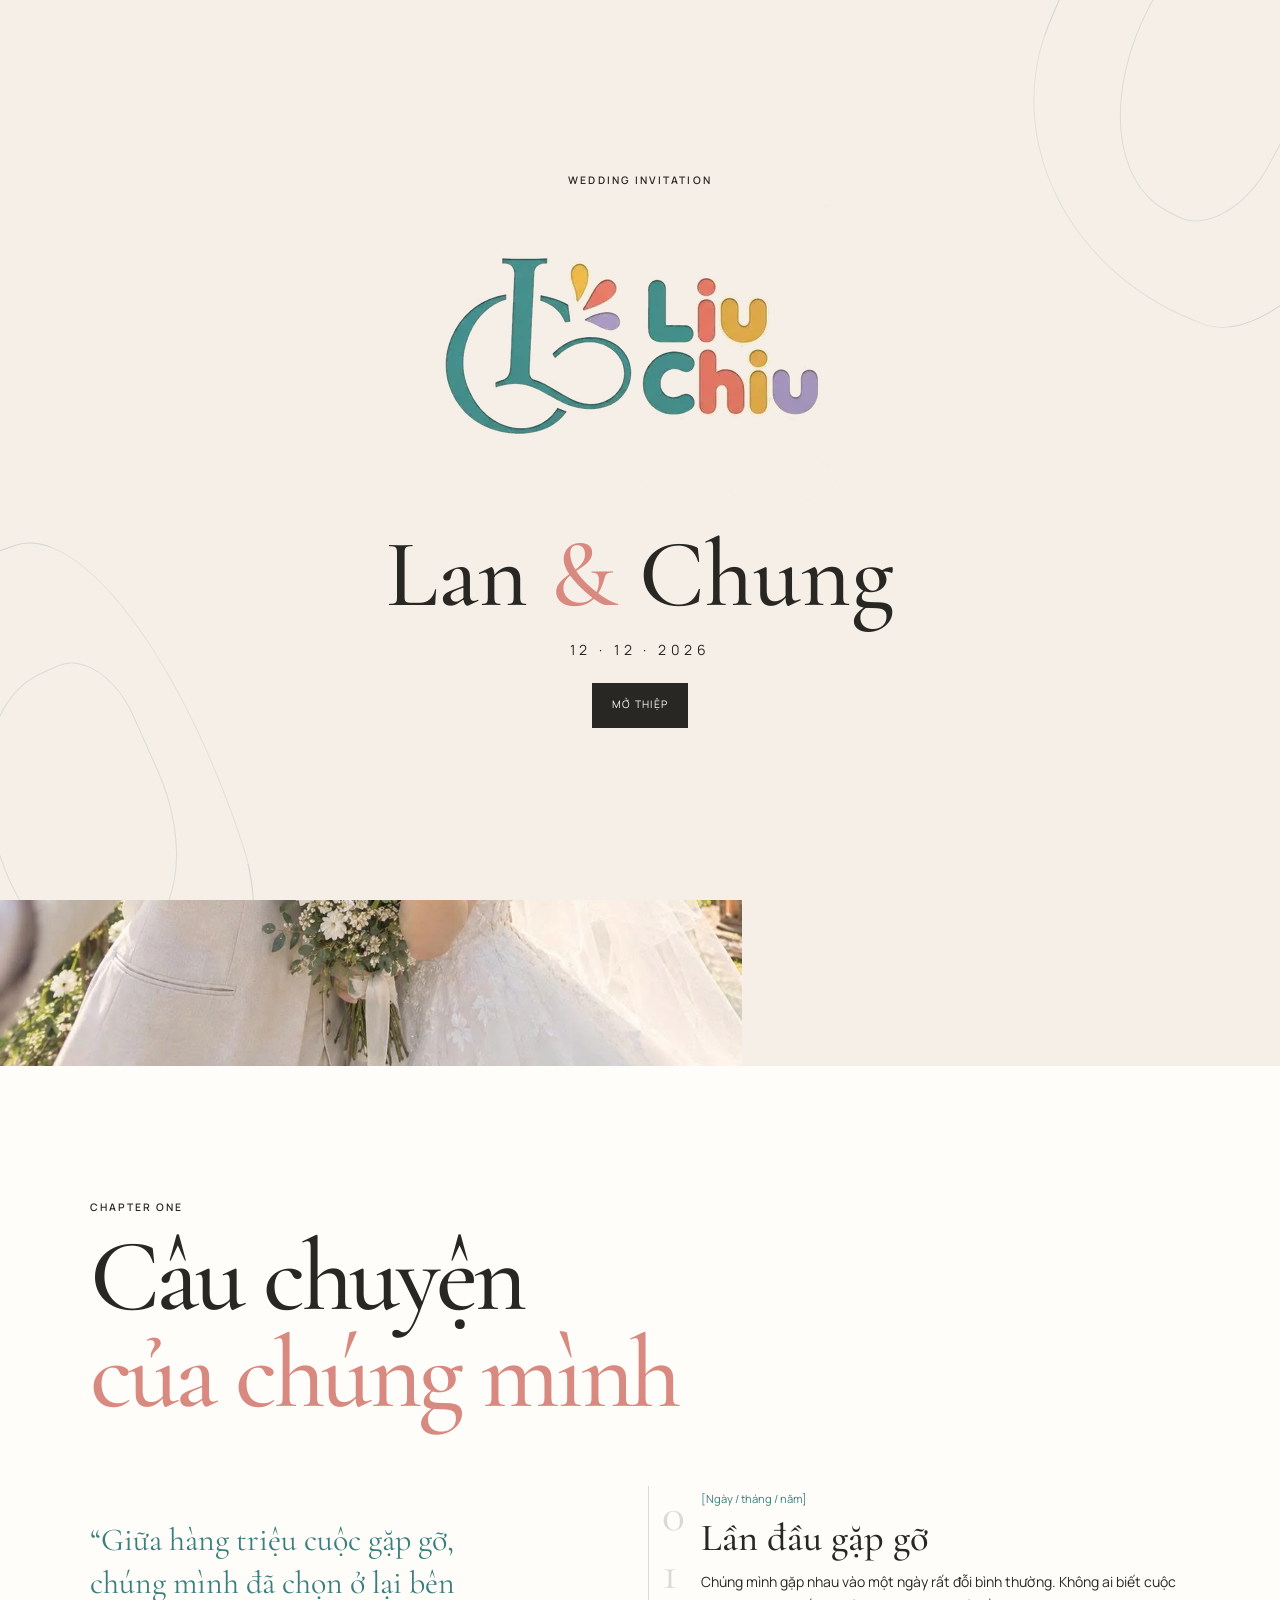
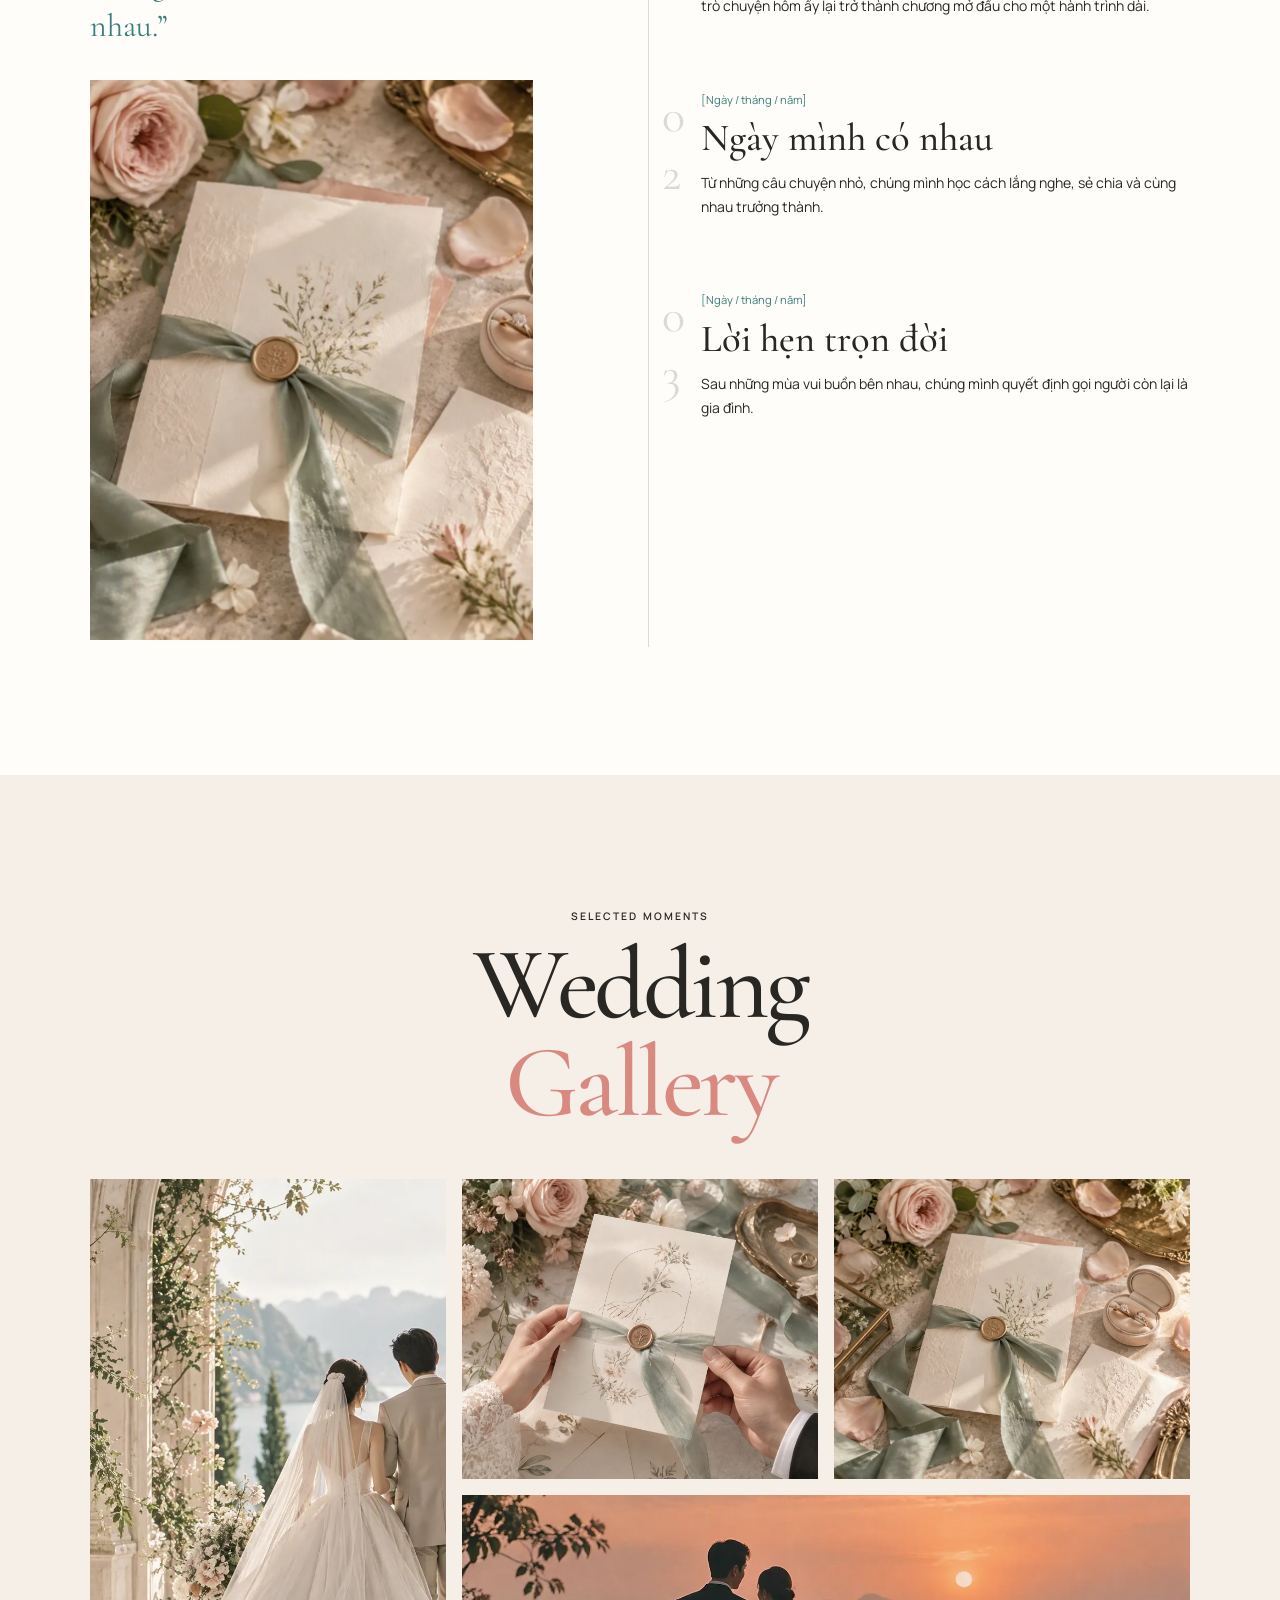
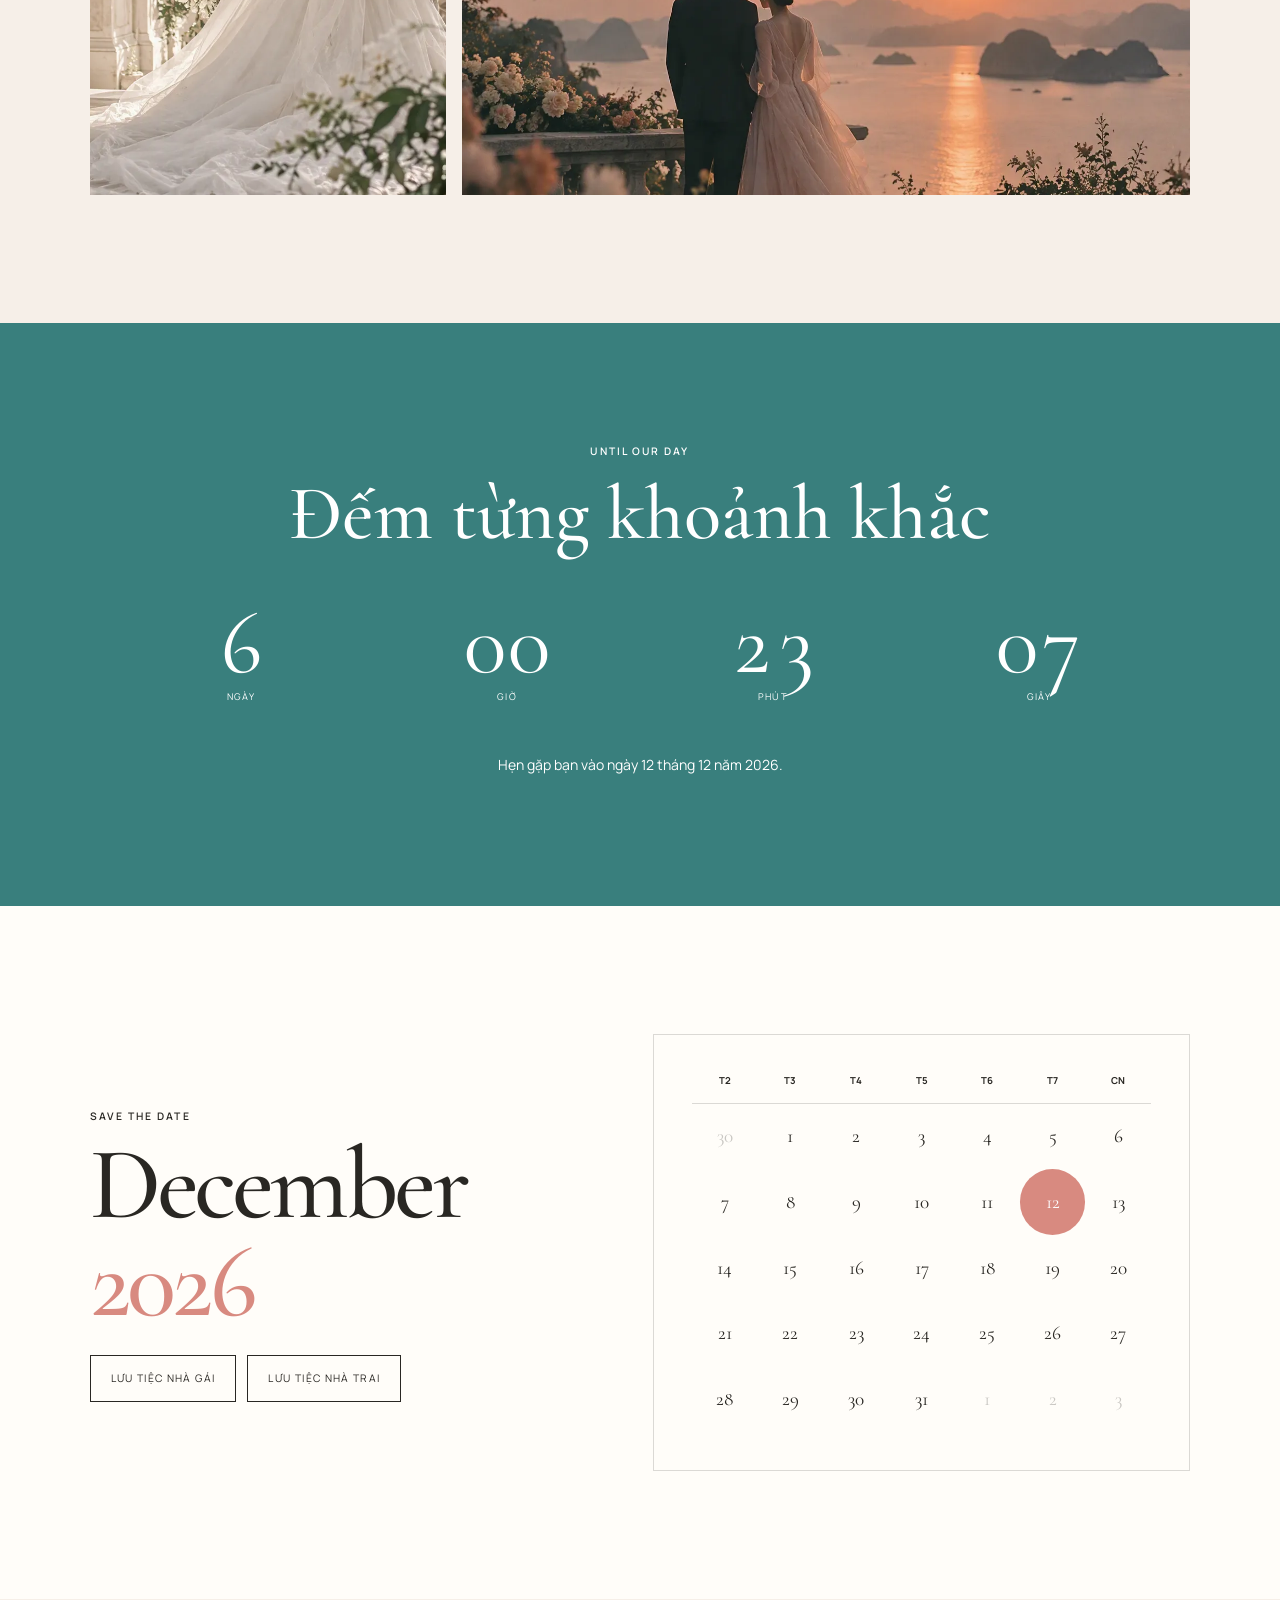
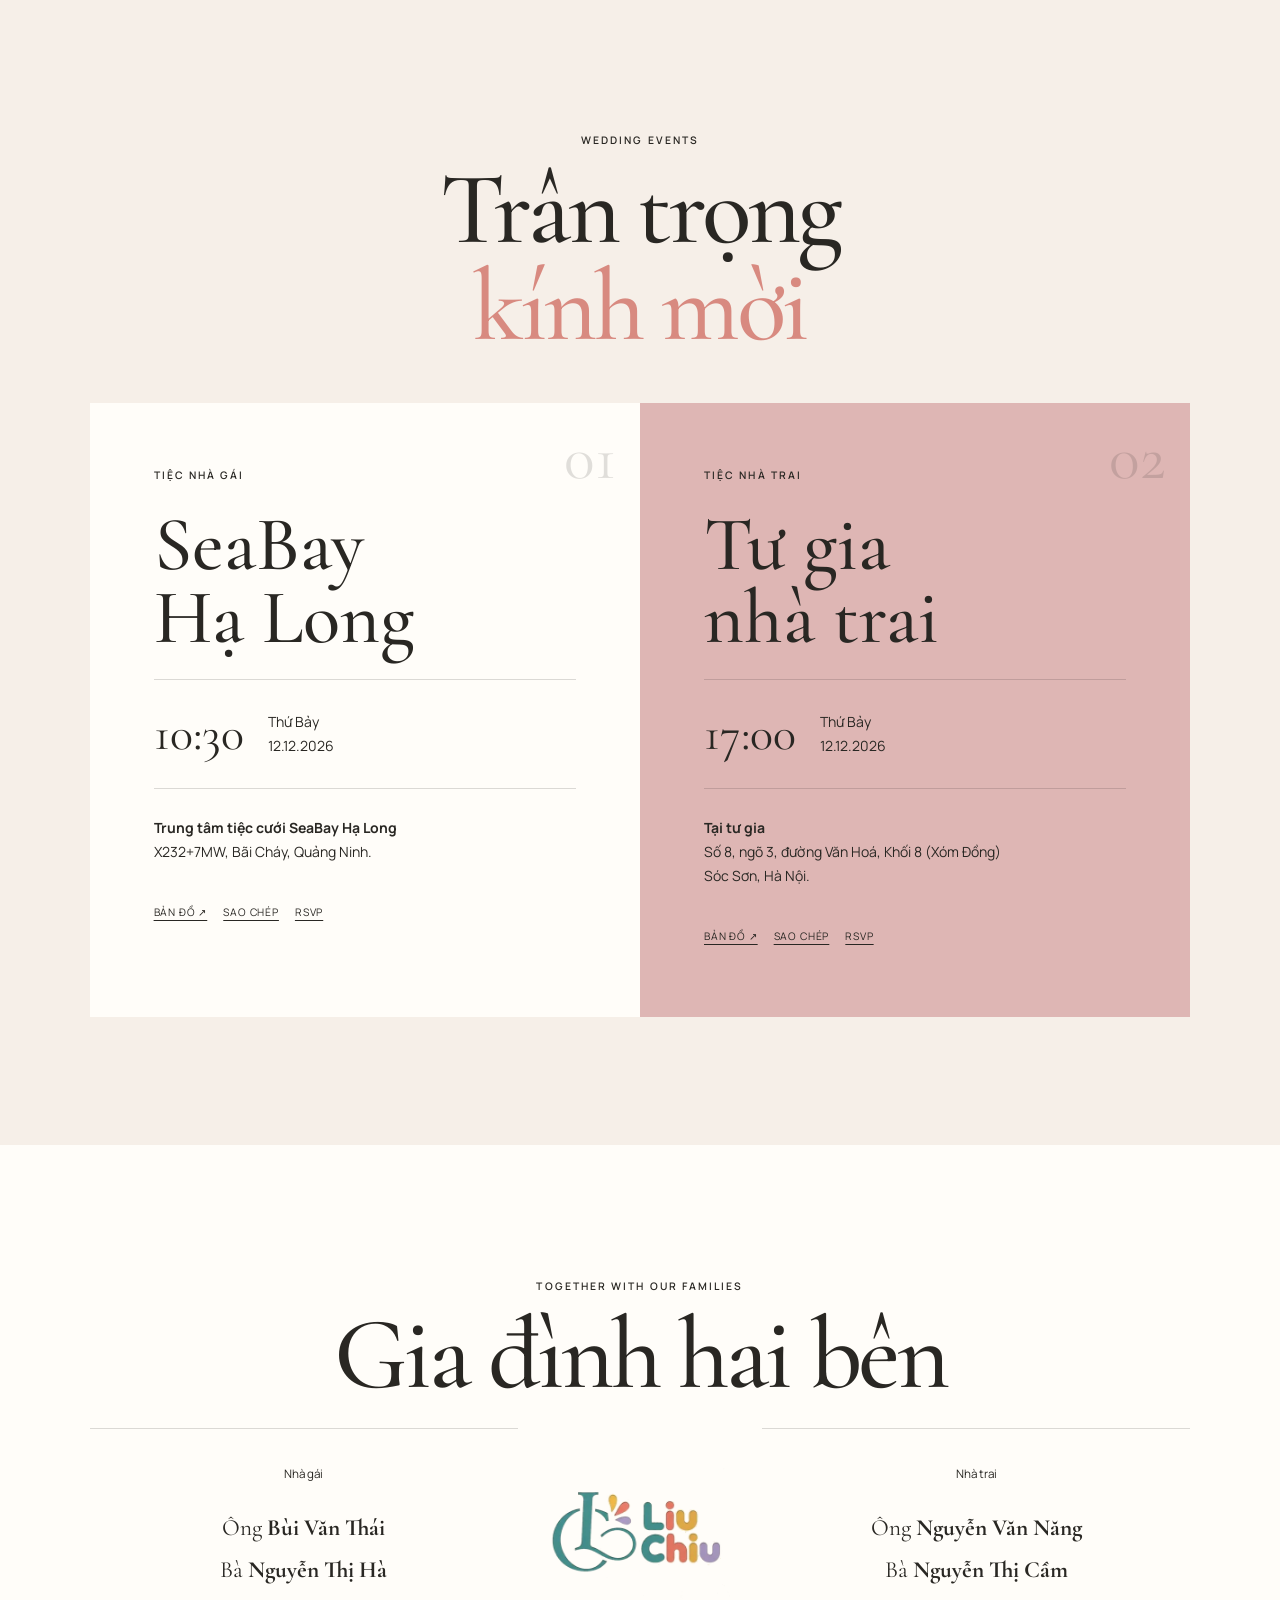
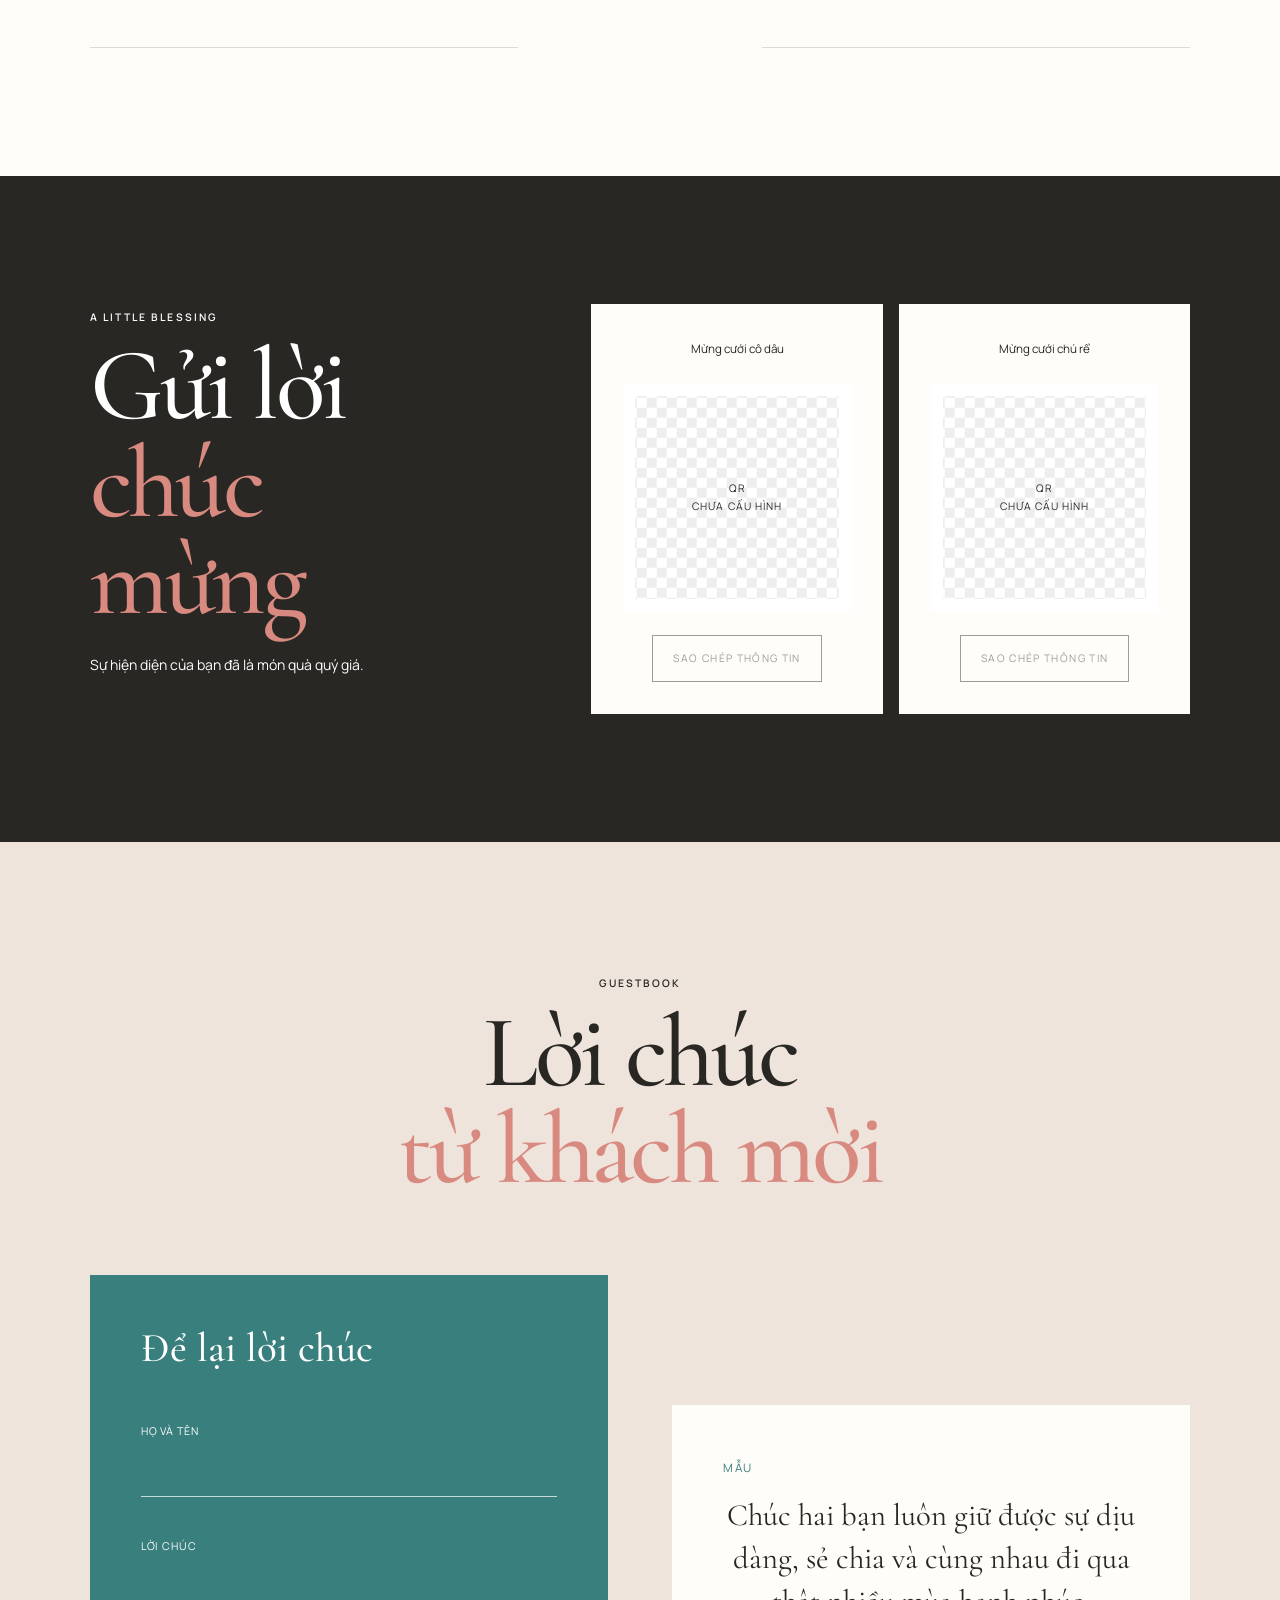
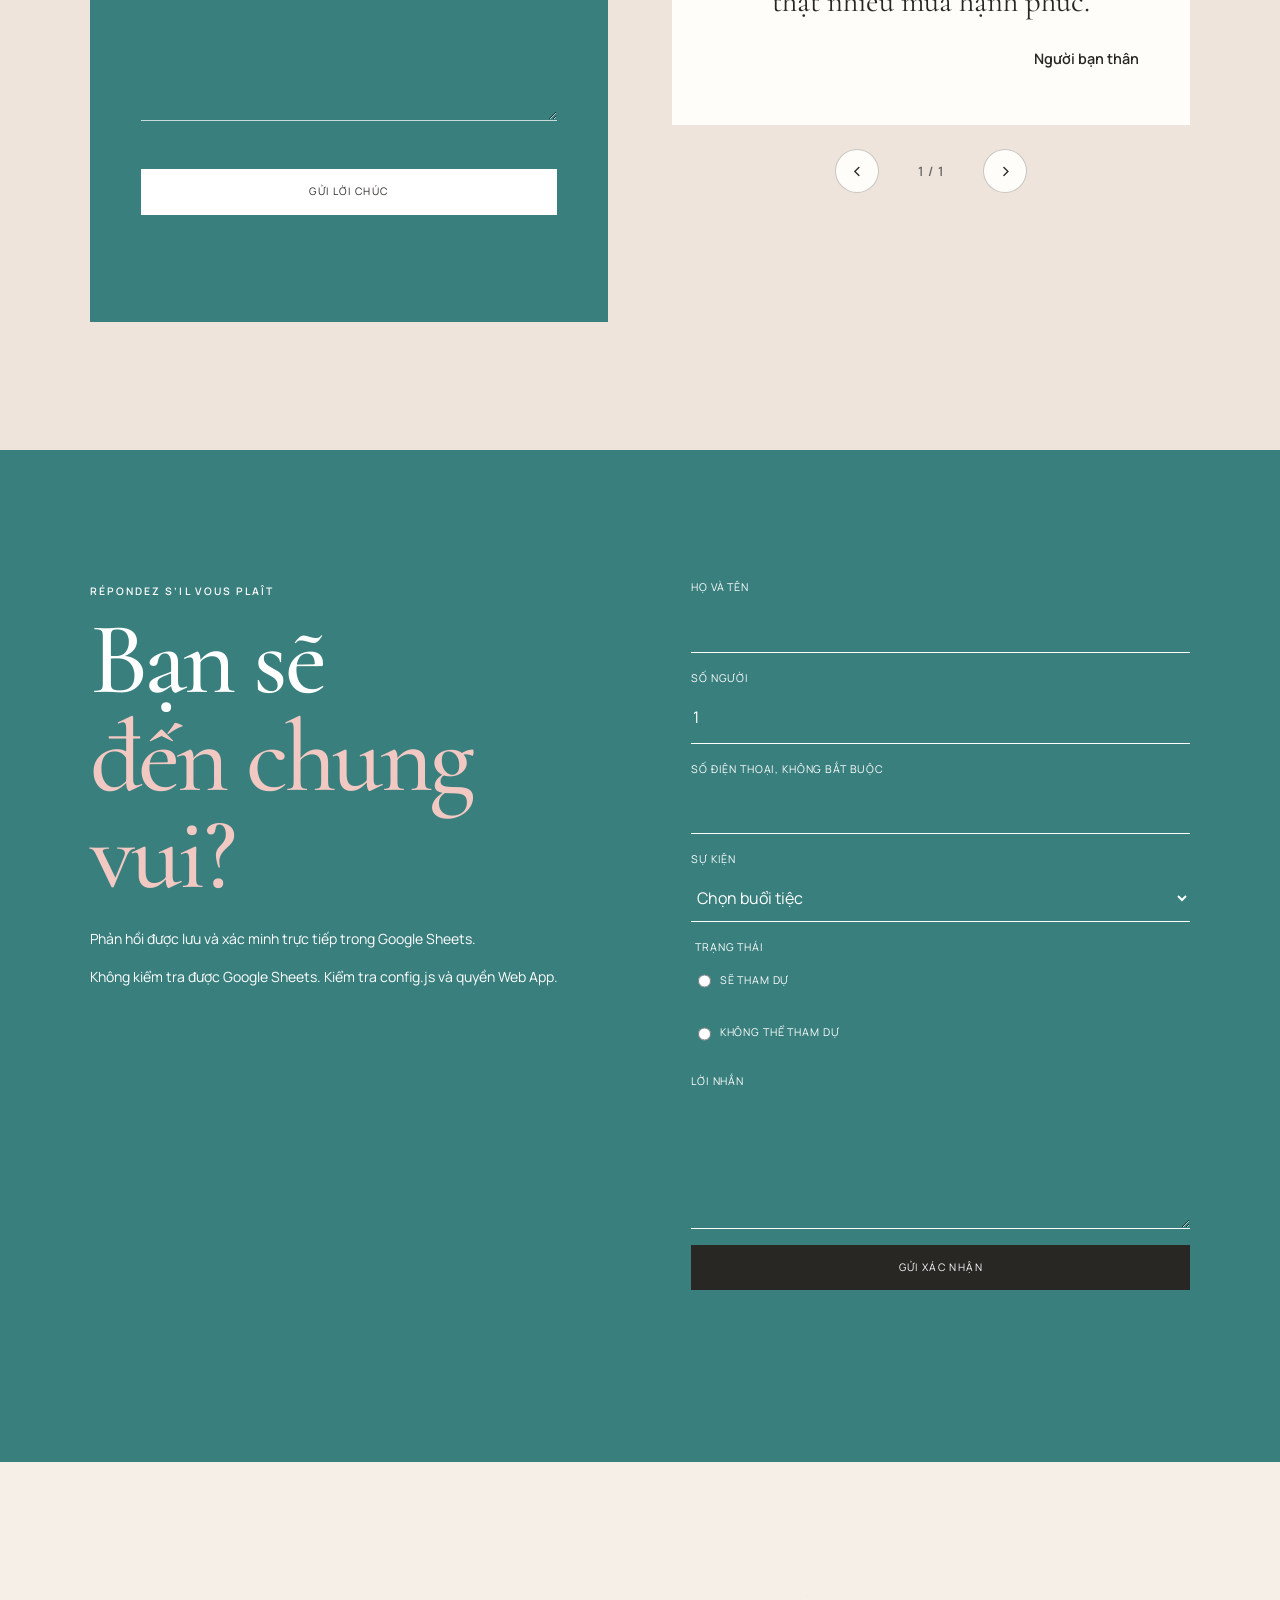
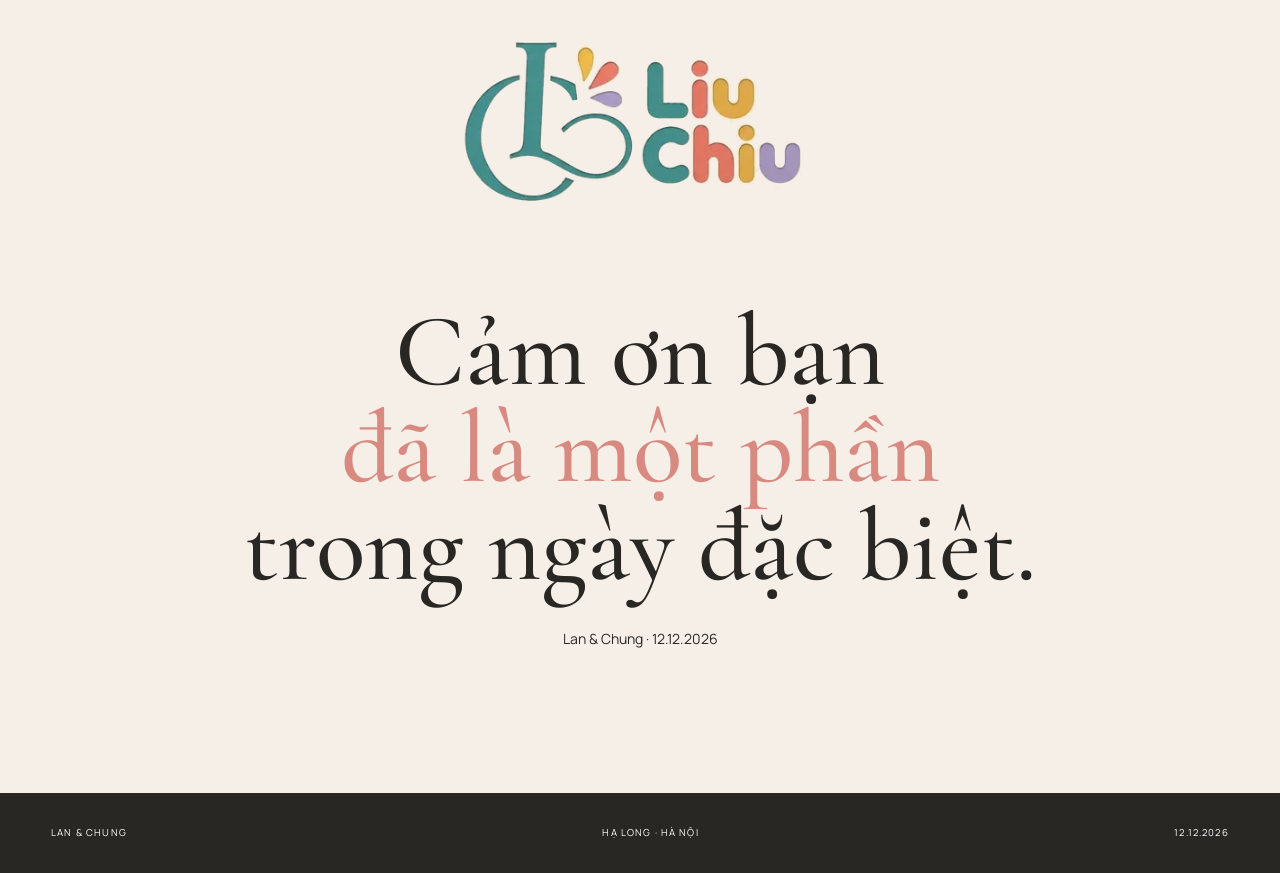
==== commit 2ea154ec: "Update index.html" ====
--- a/index.html
+++ b/index.html
@@ -82,7 +82,7 @@
       <div class="heading reveal">
         <span class="eyebrow">Chapter one</span>
         <h2>Câu chuyện <em>của chúng mình</em></h2>
-        <p>Nội dung mẫu để hoàn thiện bố cục. Hãy thay bằng câu chuyện thật của Lan và Chung.</p>
+        <!-- <p>Nội dung mẫu để hoàn thiện bố cục. Hãy thay bằng câu chuyện thật của Lan và Chung.</p> -->
       </div>
       <div class="story">
         <figure class="reveal">
@@ -95,21 +95,21 @@
             <time>[Ngày / tháng / năm]</time>
             <h3>Lần đầu gặp gỡ</h3>
             <p>Chúng mình gặp nhau vào một ngày rất đỗi bình thường. Không ai biết cuộc trò chuyện hôm ấy lại trở thành chương mở đầu cho một hành trình dài.</p>
-            <small>Nội dung mẫu, cần thay bằng kỷ niệm thật.</small>
+            <!-- <small>Nội dung mẫu, cần thay bằng kỷ niệm thật.</small> -->
           </article>
           <article class="reveal">
             <b>02</b>
             <time>[Ngày / tháng / năm]</time>
             <h3>Ngày mình có nhau</h3>
             <p>Từ những câu chuyện nhỏ, chúng mình học cách lắng nghe, sẻ chia và cùng nhau trưởng thành.</p>
-            <small>Nội dung mẫu, cần thay bằng ngày bắt đầu yêu.</small>
+            <!-- <small>Nội dung mẫu, cần thay bằng ngày bắt đầu yêu.</small> -->
           </article>
           <article class="reveal">
             <b>03</b>
             <time>[Ngày / tháng / năm]</time>
             <h3>Lời hẹn trọn đời</h3>
             <p>Sau những mùa vui buồn bên nhau, chúng mình quyết định gọi người còn lại là gia đình.</p>
-            <small>Nội dung mẫu, cần thay bằng chuyện cầu hôn.</small>
+            <!-- <small>Nội dung mẫu, cần thay bằng chuyện cầu hôn.</small> -->
           </article>
         </div>
       </div>
@@ -120,7 +120,7 @@
       <div class="heading center reveal">
         <span class="eyebrow">Selected moments</span>
         <h2>Wedding <em>Gallery</em></h2>
-        <p>Ảnh mẫu minh họa concept editorial.</p>
+        <!-- <p>Ảnh mẫu minh họa concept editorial.</p> -->
       </div>
       <div class="photos">
         <button class="photo tall reveal" data-img="assets/images/g1.webp">
@@ -202,8 +202,7 @@
           </div>
           <address>
             <strong>Tại tư gia</strong><br/>
-            Số 8, ngõ 3, đường Văn Hoá<br/>
-            Khối 8 (Xóm Đồng)<br/>
+            Số 8, ngõ 3, đường Văn Hoá, Khối 8 (Xóm Đồng)<br/>
             Sóc Sơn, Hà Nội.
           </address>
           <div class="links">
@@ -241,7 +240,8 @@
       <div class="heading reveal">
         <span class="eyebrow">A little blessing</span>
         <h2>Gửi lời <em>chúc mừng</em></h2>
-        <p>Sự hiện diện của bạn đã là món quà quý giá. QR chỉ hiển thị sau khi điền thông tin chính thức.</p>
+        <p>Sự hiện diện của bạn đã là món quà quý giá.</p>
+        <!-- QR chỉ hiển thị sau khi điền thông tin chính thức. -->
       </div>
       <div class="gift-grid">
         <article class="reveal">
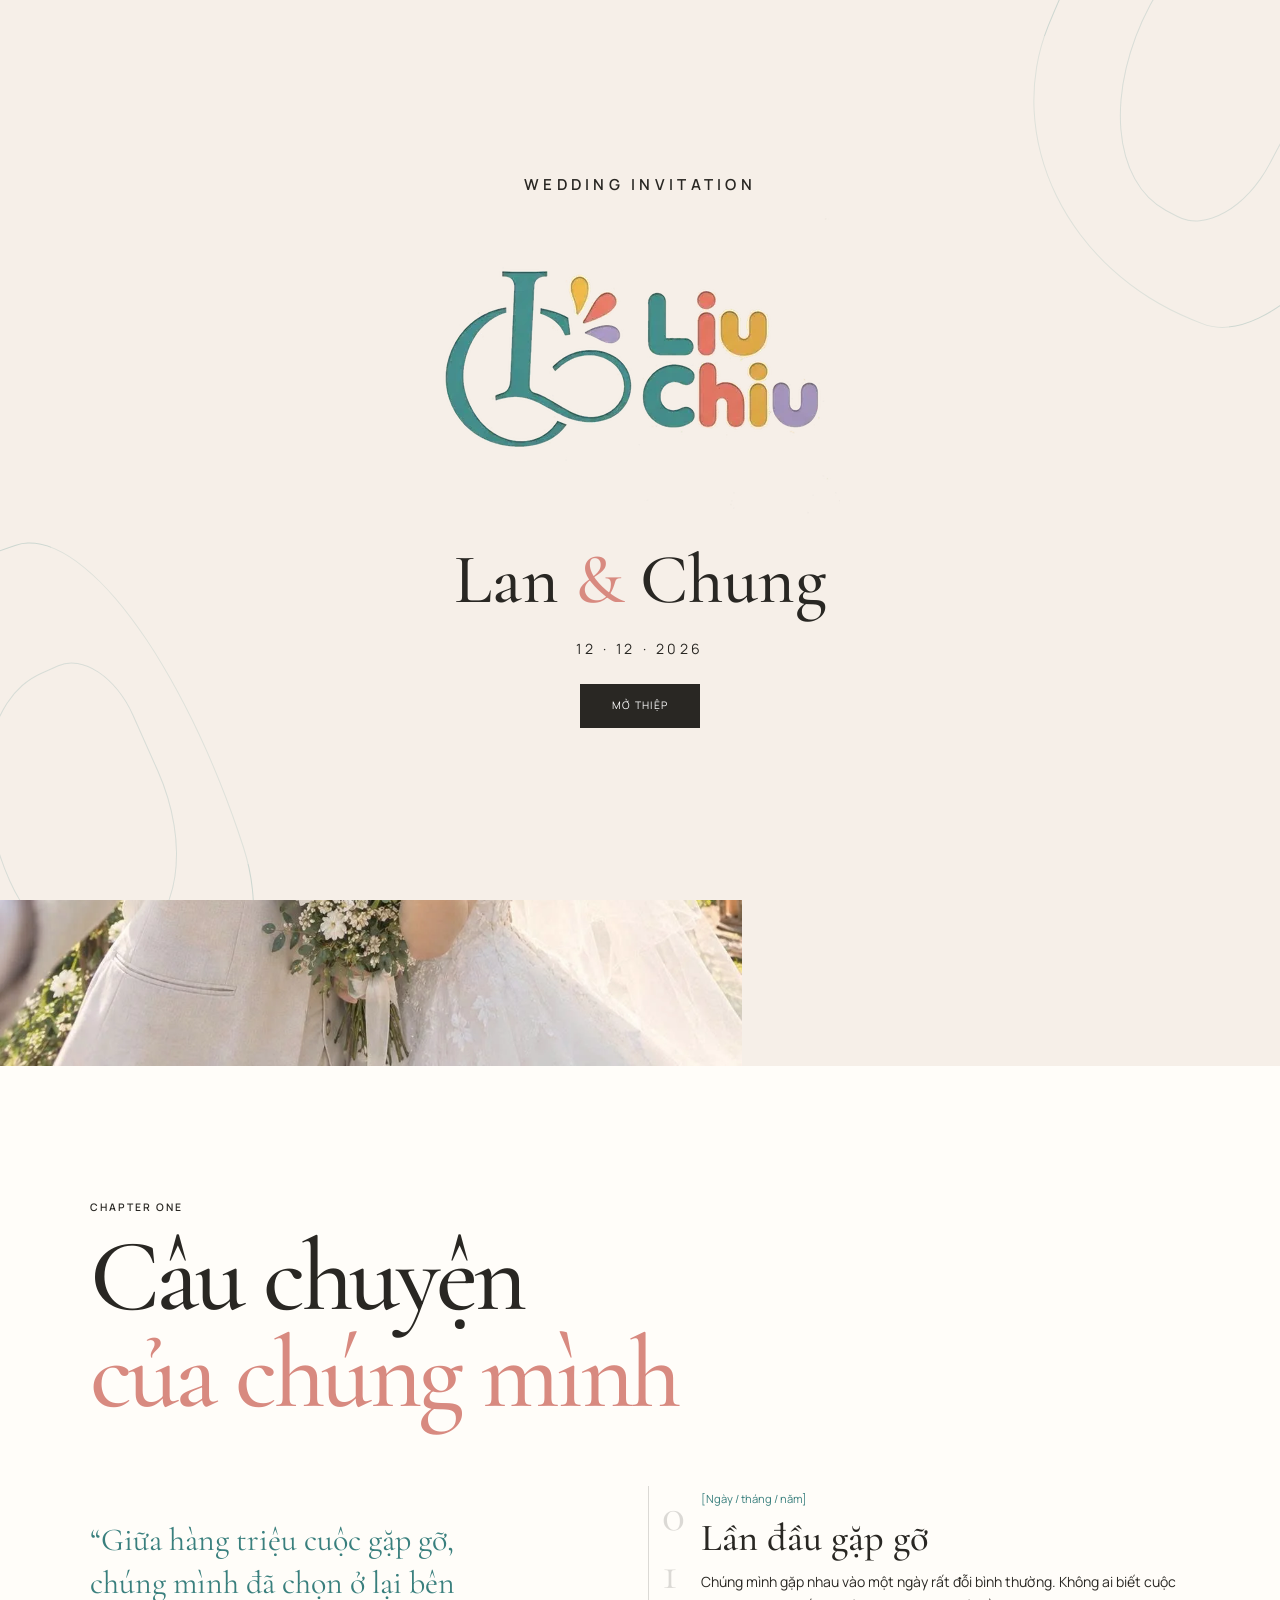
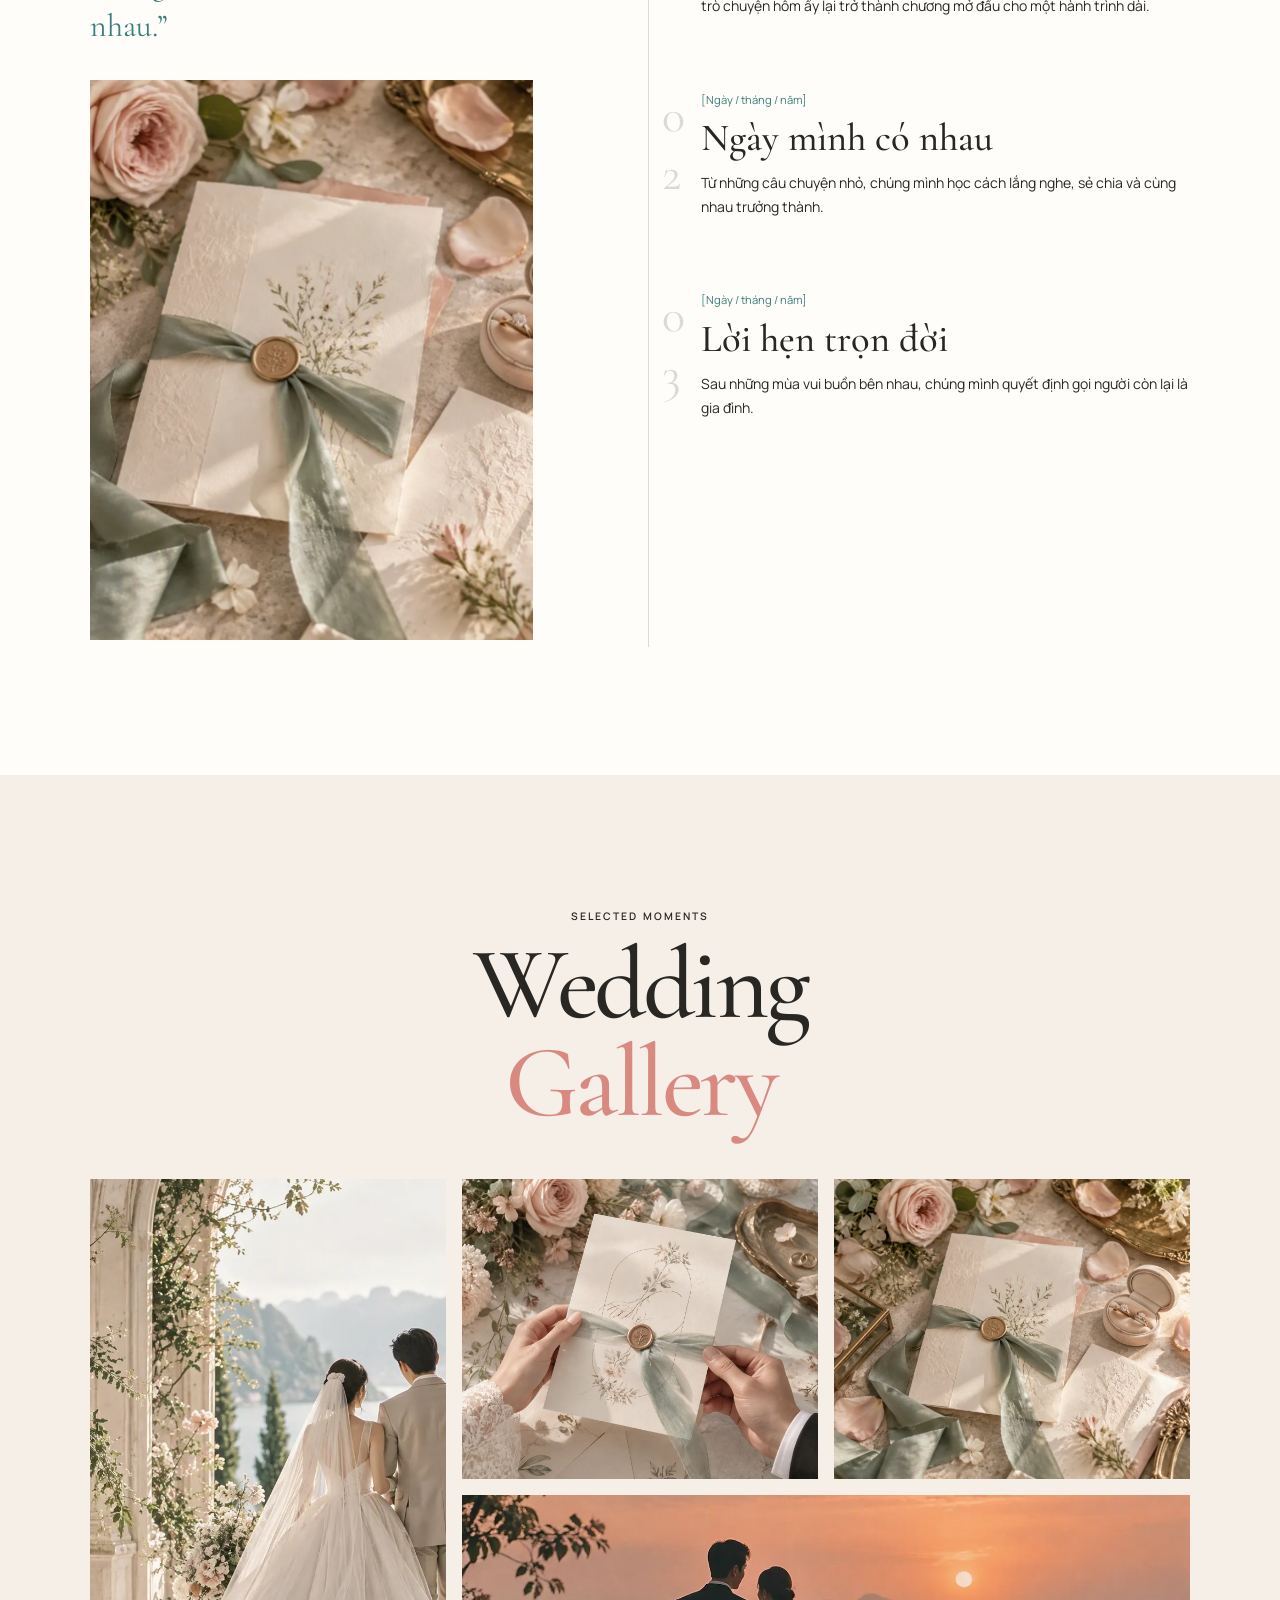
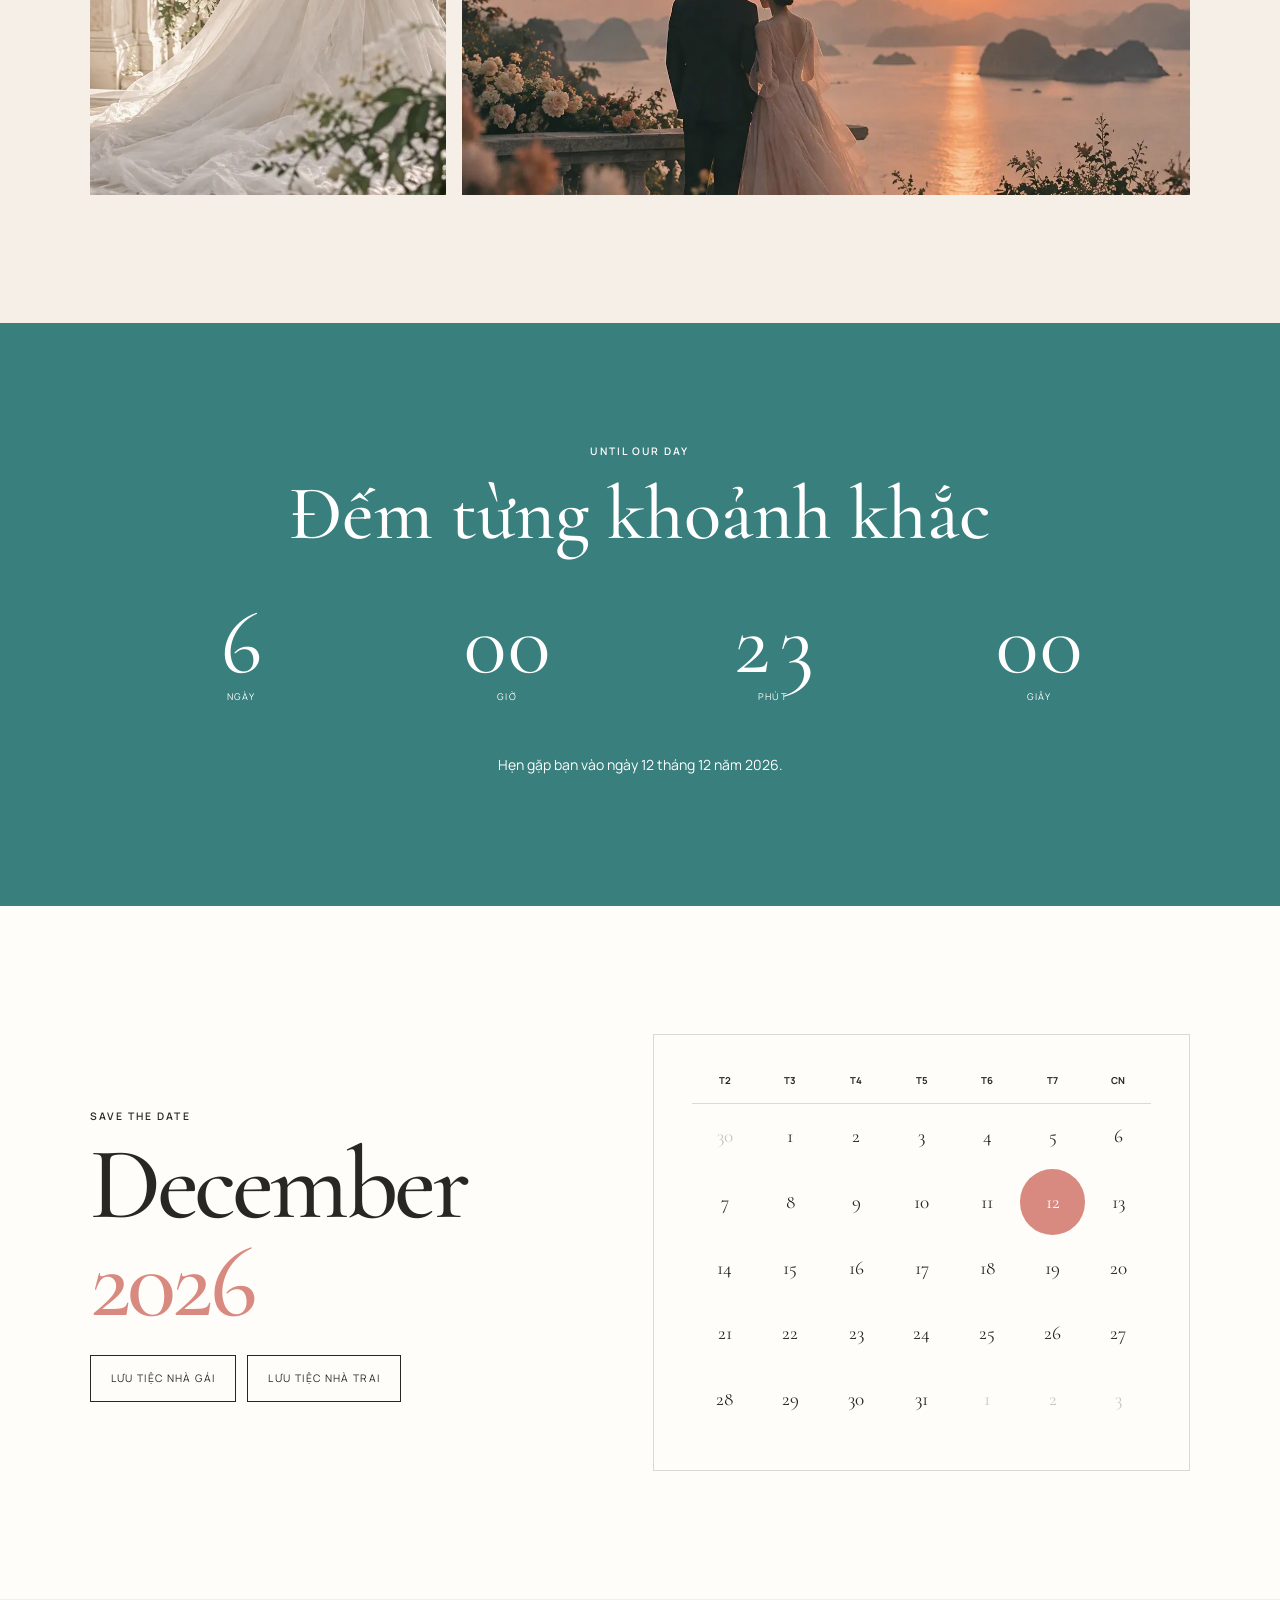
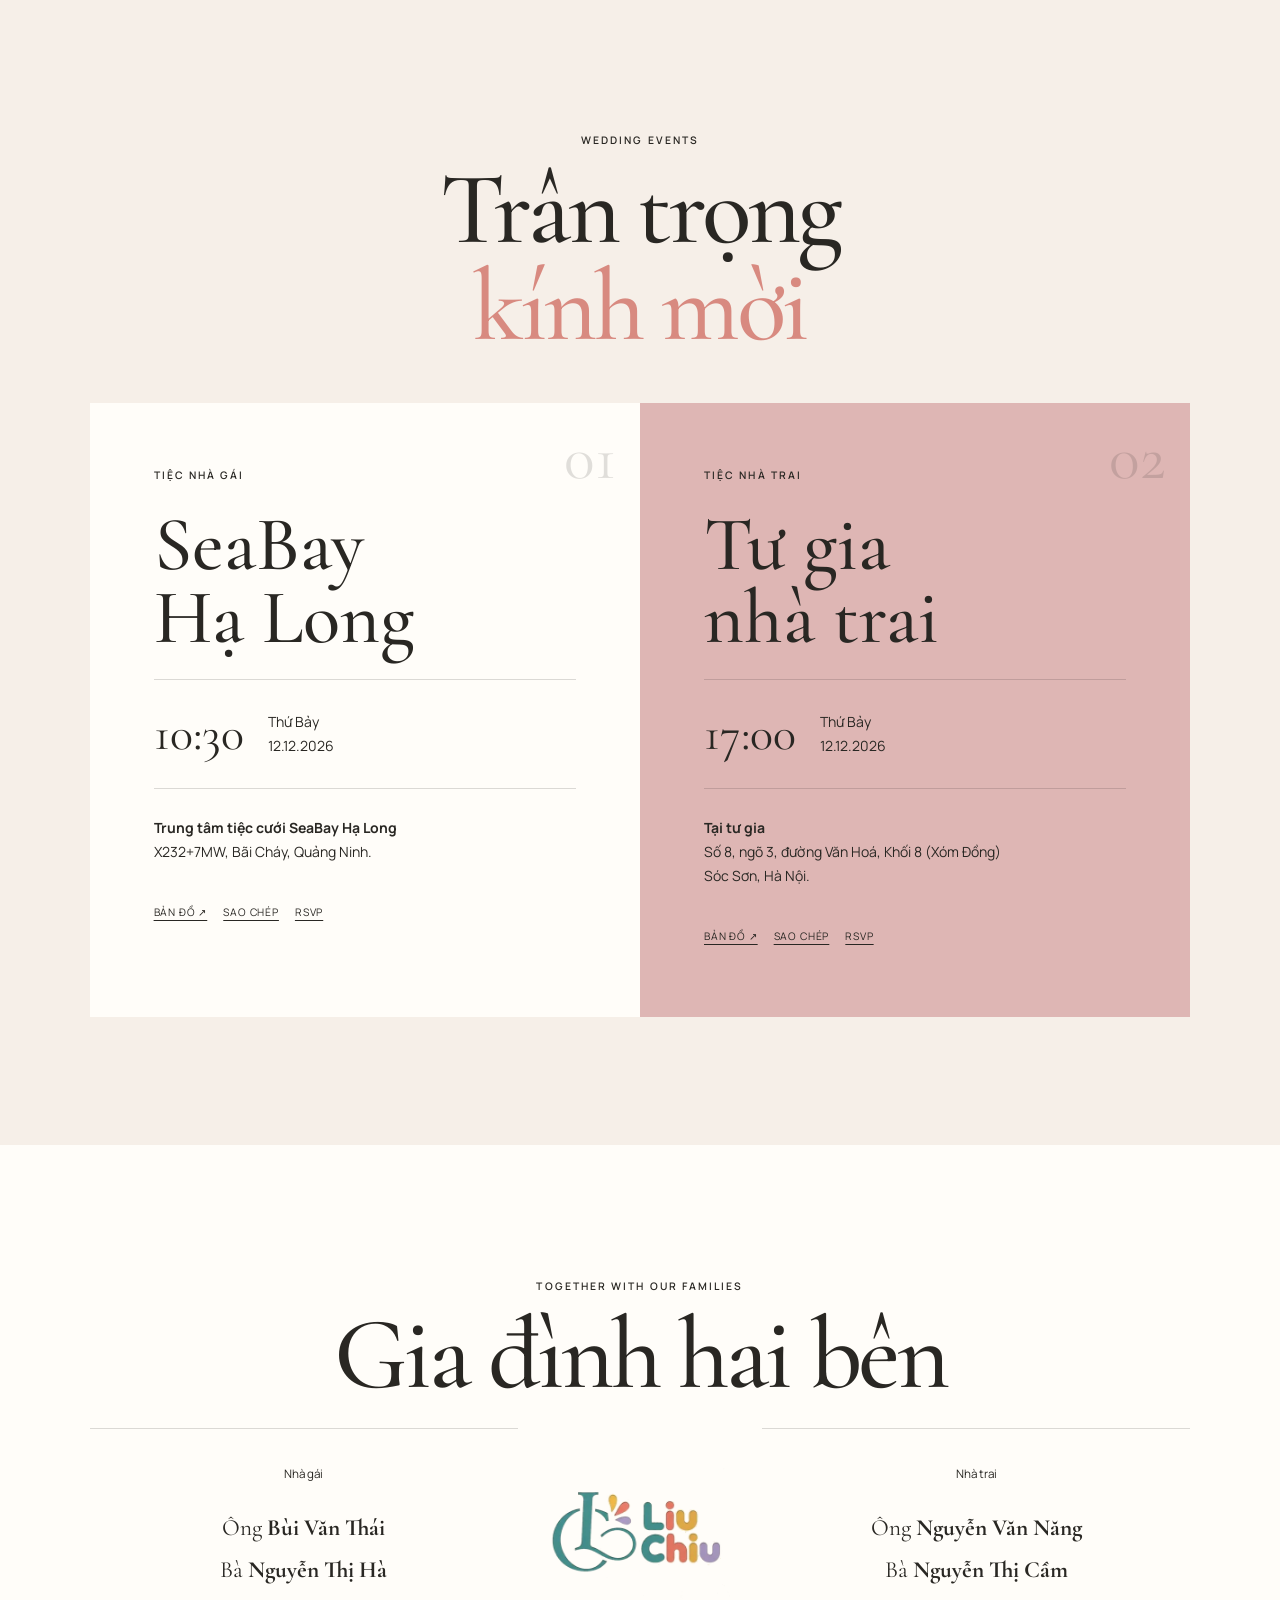
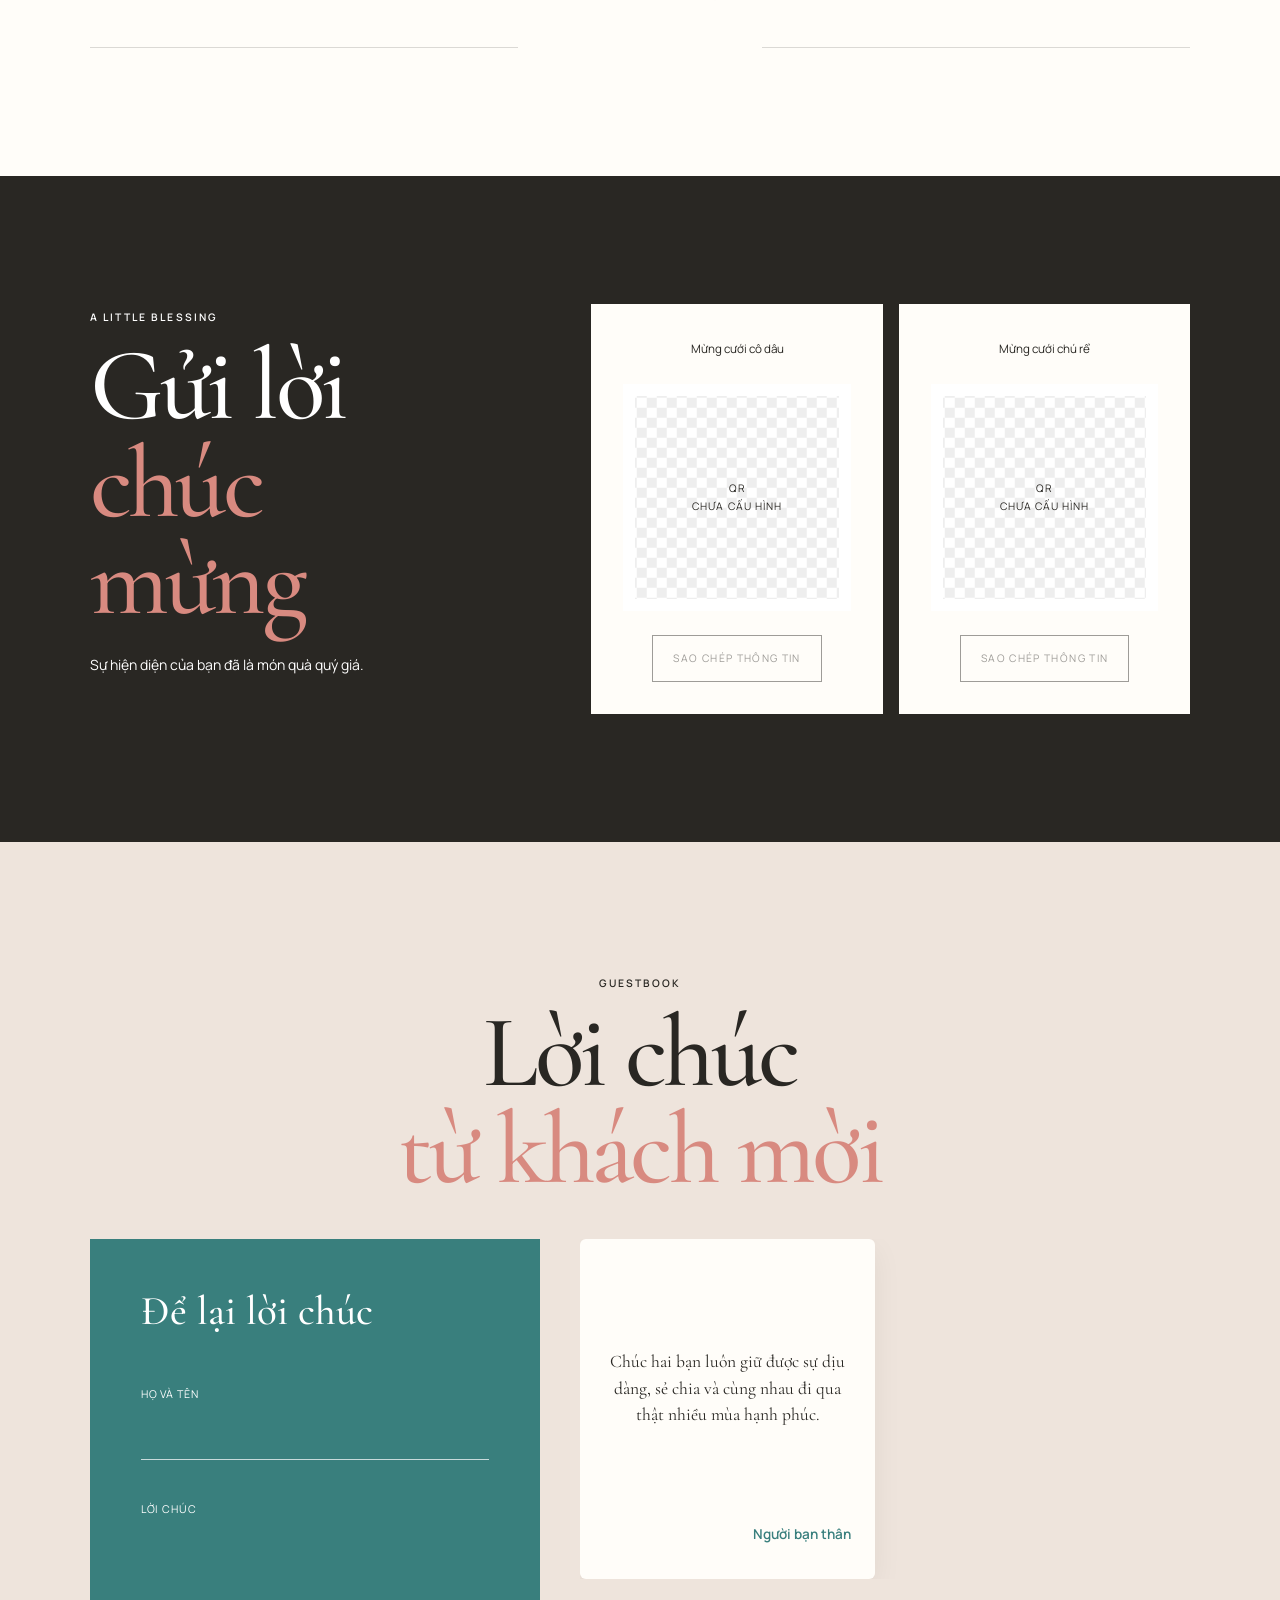
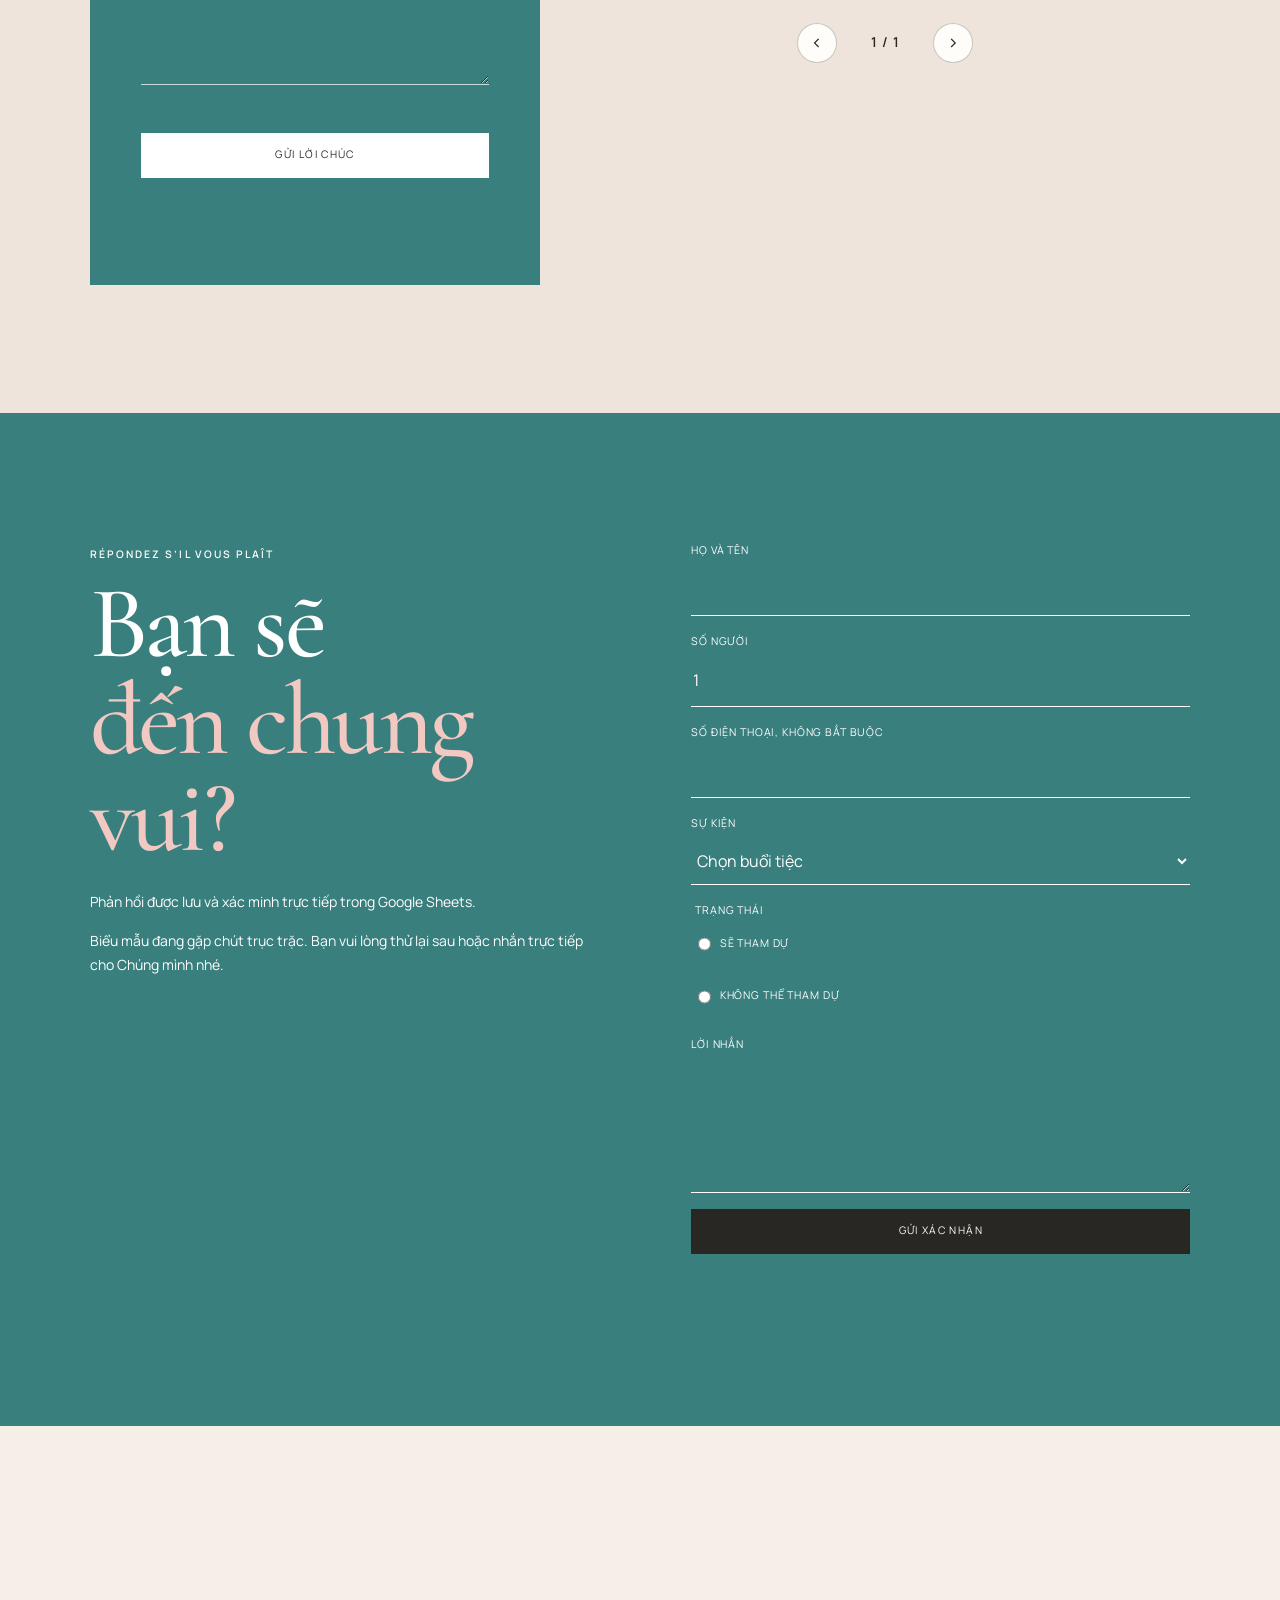
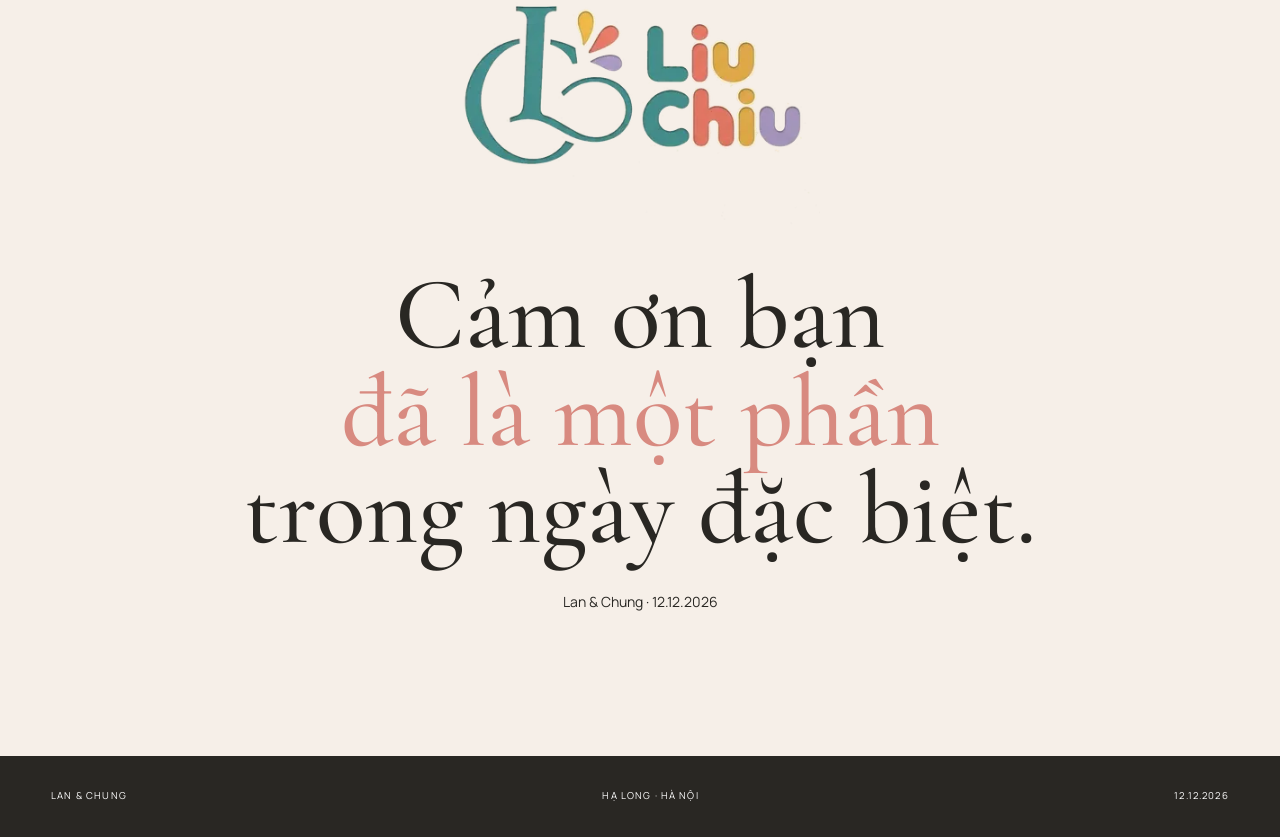
==== commit f72d1a65: "Add Open Graph and Twitter meta tags to index.html" ====
--- a/index.html
+++ b/index.html
@@ -6,7 +6,22 @@
   <meta content="#f6efe8" name="theme-color"/>
   <meta content="Thiệp cưới Lan và Chung, ngày 12 tháng 12 năm 2026" name="description"/>
   <title>Lan & Chung | 12.12.2026</title>
-  
+
+  <!-- Replace the placeholder domain in these URLs with the deployed HTTPS website URL. -->
+  <link href="https://lan-chung-wedding.netlify.app/" rel="canonical"/>
+  <meta content="website" property="og:type"/>
+  <meta content="vi_VN" property="og:locale"/>
+  <meta content="Lan &amp; Chung" property="og:site_name"/>
+  <meta content="Lan &amp; Chung | 12.12.2026" property="og:title"/>
+  <meta content="Lan và Chung trân trọng mời bạn cùng hiện diện trong ngày khởi đầu hành trình mới — 12.12.2026." property="og:description"/>
+  <meta content="https://lan-chung-wedding.netlify.app/" property="og:url"/>
+  <meta content="https://lan-chung-wedding.netlify.app/assets/images/hero.webp" property="og:image"/>
+  <meta content="Lan và Chung trong ngày cưới" property="og:image:alt"/>
+  <meta content="image/webp" property="og:image:type"/>
+  <meta content="summary_large_image" name="twitter:card"/>
+  <meta content="Lan &amp; Chung | 12.12.2026" name="twitter:title"/>
+  <meta content="Lan và Chung trân trọng mời bạn cùng hiện diện trong ngày khởi đầu hành trình mới — 12.12.2026." name="twitter:description"/>
+  <meta content="https://lan-chung-wedding.netlify.app/assets/images/hero.webp" name="twitter:image"/>
   <link href="https://fonts.googleapis.com" rel="preconnect"/>
   <link crossorigin="" href="https://fonts.gstatic.com" rel="preconnect"/>
   <link href="https://fonts.googleapis.com/css2?family=Cormorant+Garamond:wght@400;500;600&family=Manrope:wght@300;400;500;600&display=swap&subset=vietnamese" rel="stylesheet"/>
--- a/style.css
+++ b/style.css
@@ -1390,113 +1390,158 @@
   }
 }
 
-
 /* ==========================================
-   WISHES SLIDER STYLING
+   TỐI ƯU CỠ CHỮ & KHOẢNG CÁCH TRANG BÌA (COVER)
    ========================================== */
+
+/* Phóng to chữ "WEDDING INVITATION" cho cân đối */
+.cover-card > .eyebrow {
+  font-size: clamp(0.75rem, 1.2vw, 0.95rem) !important;
+  letter-spacing: 0.28em !important;
+  margin-bottom: 0.25rem !important;
+}
+
+/* Căn chỉnh kích thước Logo vừa vặn */
+.cover-card > img {
+  width: min(28vw, 340px) !important;
+  max-height: 28svh !important;
+  object-fit: contain !important;
+}
+
+/* Thu nhỏ tên "Lan & Chung" lại một chút cho đỡ bị tràn và thanh lịch hơn */
+.cover-card > h1 {
+  font-size: clamp(2.5rem, 5.5vw, 5.5rem) !important;
+  line-height: 1.1 !important;
+  margin: 0.4rem 0 !important;
+}
+
+/* Ngày tháng năm (12 · 12 · 2026) */
+.cover-card > p {
+  font-size: clamp(0.85rem, 1.1vw, 1.1rem) !important;
+  letter-spacing: 0.25em !important;
+  margin-top: 0.15rem !important;
+}
+
+/* Nút Mở Thiệp */
+.cover-card > .btn {
+  margin-top: 0.75rem !important;
+  padding: 0.75rem 2rem !important;
+}
+
+/* ==========================================
+   FIX CHUẨN BỐ CỤC LỜI CHÚC (2 CỘT CÂN ĐỐI)
+   ========================================== */
+
+/* 1. Khôi phục bố cục lưới chuẩn: Cột trái (Form) vừa vặn, Cột phải (Slider) rộng rãi */
 #wishes .wish-layout {
-  display: grid;
-  grid-template-columns: minmax(0, 1fr) minmax(0, 1fr);
-  gap: clamp(2rem, 5vw, 5.5rem);
-  align-items: center;
-  max-width: 1400px;
-  margin: clamp(3rem, 6vw, 5.5rem) auto 0;
-}
-
+  display: grid !important;
+  grid-template-columns: minmax(340px, 0.85fr) minmax(0, 1.15fr) !important;
+  gap: 2.5rem !important;
+  align-items: start !important;
+  max-width: 1300px !important;
+  margin: 2.5rem auto 0 !important;
+}
+
+/* Ẩn nhãn nhỏ "ĐÃ DUYỆT" / "MẪU" */
+#wishes .wish small,
+#wishes .wish-slider .wish small {
+  display: none !important;
+}
+
+/* 2. Khung chứa slider bên phải */
+#wishes .wish-slider-wrapper {
+  display: flex !important;
+  flex-direction: column !important;
+  gap: 1.5rem !important;
+  width: 100% !important;
+}
+
+/* 3. Vùng chứa danh sách lời chúc (Chia làm 2 cột bằng CSS Grid) */
 #wishes #wishList.wish-slider {
-  position: relative;
-  display: block;
-  max-height: none;
-  min-height: 320px;
-  overflow: hidden;
-  padding: 0;
-  background: transparent;
-}
-
+  display: grid !important;
+  grid-template-columns: repeat(2, minmax(0, 1fr)) !important;
+  gap: 1.25rem !important;
+  width: 100% !important;
+  min-height: 340px !important;
+}
+
+/* 4. Định dạng mặc định ẩn tất cả thẻ lời chúc */
 #wishes #wishList.wish-slider .wish {
-  display: none;
-  min-height: 320px;
-  flex-direction: column;
-  justify-content: center;
-  padding: clamp(2rem, 4vw, 3.5rem);
-  background: #fffdf9;
-  box-shadow: 0 18px 50px rgba(41, 39, 35, 0.07);
-  opacity: 0;
-  transform: translateX(20px);
-  transition: opacity 0.4s ease, transform 0.4s ease;
-}
-
+  display: none !important;
+  flex-direction: column !important;
+  justify-content: space-between !important;
+  padding: 2rem 1.5rem !important;
+  background: #fffdf9 !important;
+  box-shadow: 0 10px 30px rgba(41, 39, 35, 0.06) !important;
+  border-radius: 6px !important;
+  min-height: 340px !important;
+  box-sizing: border-box !important;
+}
+
+/* Chỉ hiển thị các thẻ được JS kích hoạt class .is-active */
 #wishes #wishList.wish-slider .wish.is-active {
-  display: flex;
-  opacity: 1;
-  transform: translateX(0);
-}
-
-#wishes #wishList.wish-slider .wish small {
-  display: block !important;
-  color: #397f7d;
-  text-transform: uppercase;
-  letter-spacing: .14em;
-  margin-bottom: 1rem;
-}
-
+  display: flex !important;
+}
+
+/* Nội dung câu chúc căn giữa */
 #wishes #wishList.wish-slider .wish blockquote {
-  margin: 0 0 1.5rem;
-  font-size: clamp(1.4rem, 2.4vw, 2.2rem);
-  line-height: 1.4;
-  font-family: var(--serif);
-}
-
+  margin: auto 0 !important;
+  font-size: clamp(1.1rem, 1.35vw, 1.3rem) !important;
+  line-height: 1.5 !important;
+  text-align: center !important;
+  font-family: 'Cormorant Garamond', 'Times New Roman', serif !important;
+  color: #292723 !important;
+  word-break: break-word !important;
+}
+
+/* Tên người chúc ở góc dưới */
 #wishes #wishList.wish-slider .wish p {
-  margin: 0;
-  text-align: right;
-  font-size: 0.9rem;
-  font-weight: 600;
-}
-
-/* Thanh điều khiển nút bấm <> */
+  margin: 1rem 0 0 0 !important;
+  text-align: right !important;
+  font-size: 0.85rem !important;
+  font-weight: 600 !important;
+  color: #397f7d !important;
+}
+
+/* 5. Bộ nút bấm chuyển trang <> */
 .wish-slider-controls {
-  display: flex;
-  align-items: center;
-  justify-content: center;
-  gap: 1.25rem;
-  margin-top: 1.5rem;
-  grid-column: 1 / 2;
+  display: flex !important;
+  align-items: center !important;
+  justify-content: center !important;
+  gap: 1.25rem !important;
 }
 
 .wish-slider-controls button {
-  width: 44px;
-  height: 44px;
-  border: 1px solid rgba(41, 39, 35, 0.25);
-  border-radius: 50%;
-  background: #fffdf9;
-  cursor: pointer;
-  font-size: 1.3rem;
-  display: grid;
-  place-items: center;
-  transition: background 0.3s, color 0.3s, border-color 0.3s;
+  width: 40px !important;
+  height: 40px !important;
+  border: 1px solid rgba(41, 39, 35, 0.25) !important;
+  border-radius: 50% !important;
+  background: #fffdf9 !important;
+  cursor: pointer !important;
+  font-size: 1.2rem !important;
+  display: grid !important;
+  place-items: center !important;
+  transition: all 0.25s ease !important;
 }
 
 .wish-slider-controls button:hover {
-  background: #397f7d;
-  color: #ffffff;
-  border-color: #397f7d;
+  background: #397f7d !important;
+  color: #ffffff !important;
+  border-color: #397f7d !important;
 }
 
 .wish-slider-counter {
-  min-width: 4rem;
-  text-align: center;
-  font-size: 0.8rem;
-  letter-spacing: 0.08em;
-  color: #666666;
-  font-weight: 600;
-}
-
+  font-size: 0.85rem !important;
+  font-weight: 600 !important;
+  color: #292723 !important;
+}
+
+/* Responsive cho màn hình điện thoại */
 @media (max-width: 768px) {
   #wishes .wish-layout {
-    grid-template-columns: 1fr;
-  }
-  .wish-slider-controls {
-    grid-column: auto;
-  }
-}
+    grid-template-columns: 1fr !important;
+  }
+  #wishes #wishList.wish-slider {
+    grid-template-columns: 1fr !important;
+  }
+}
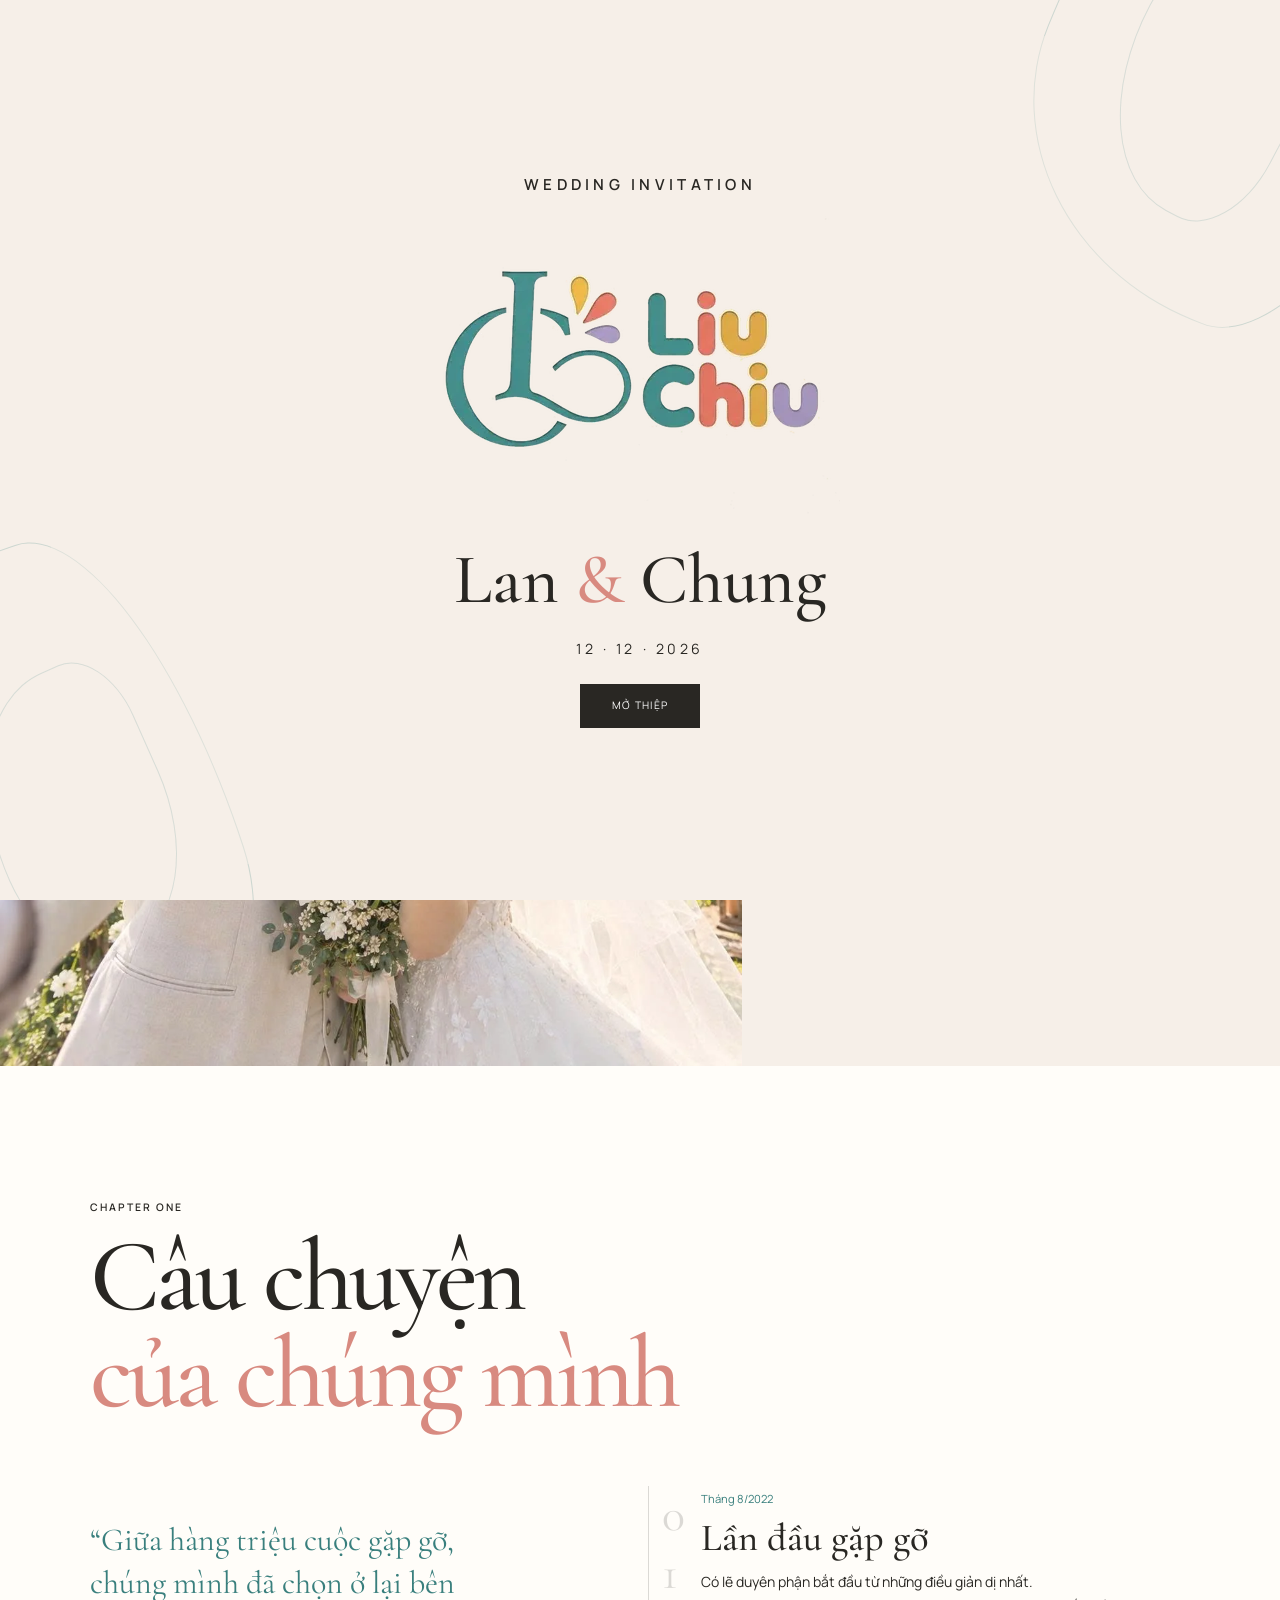
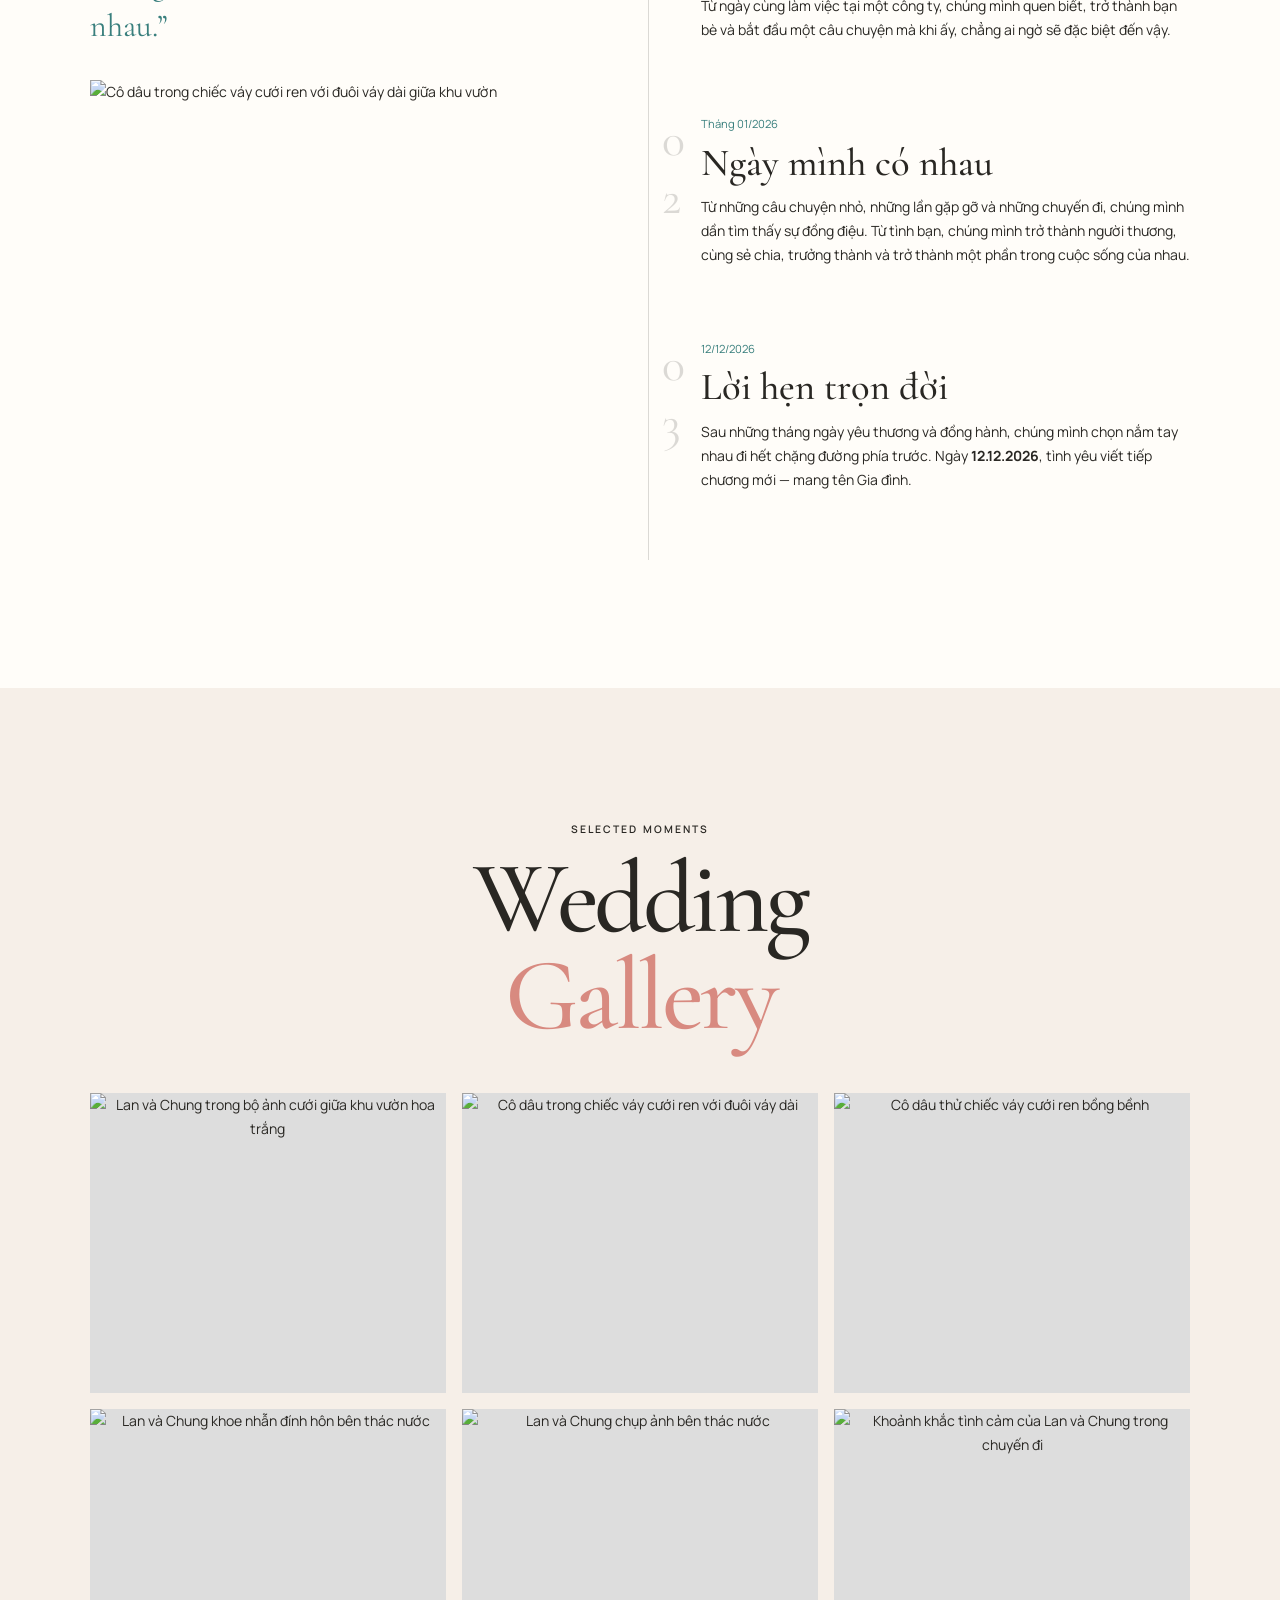
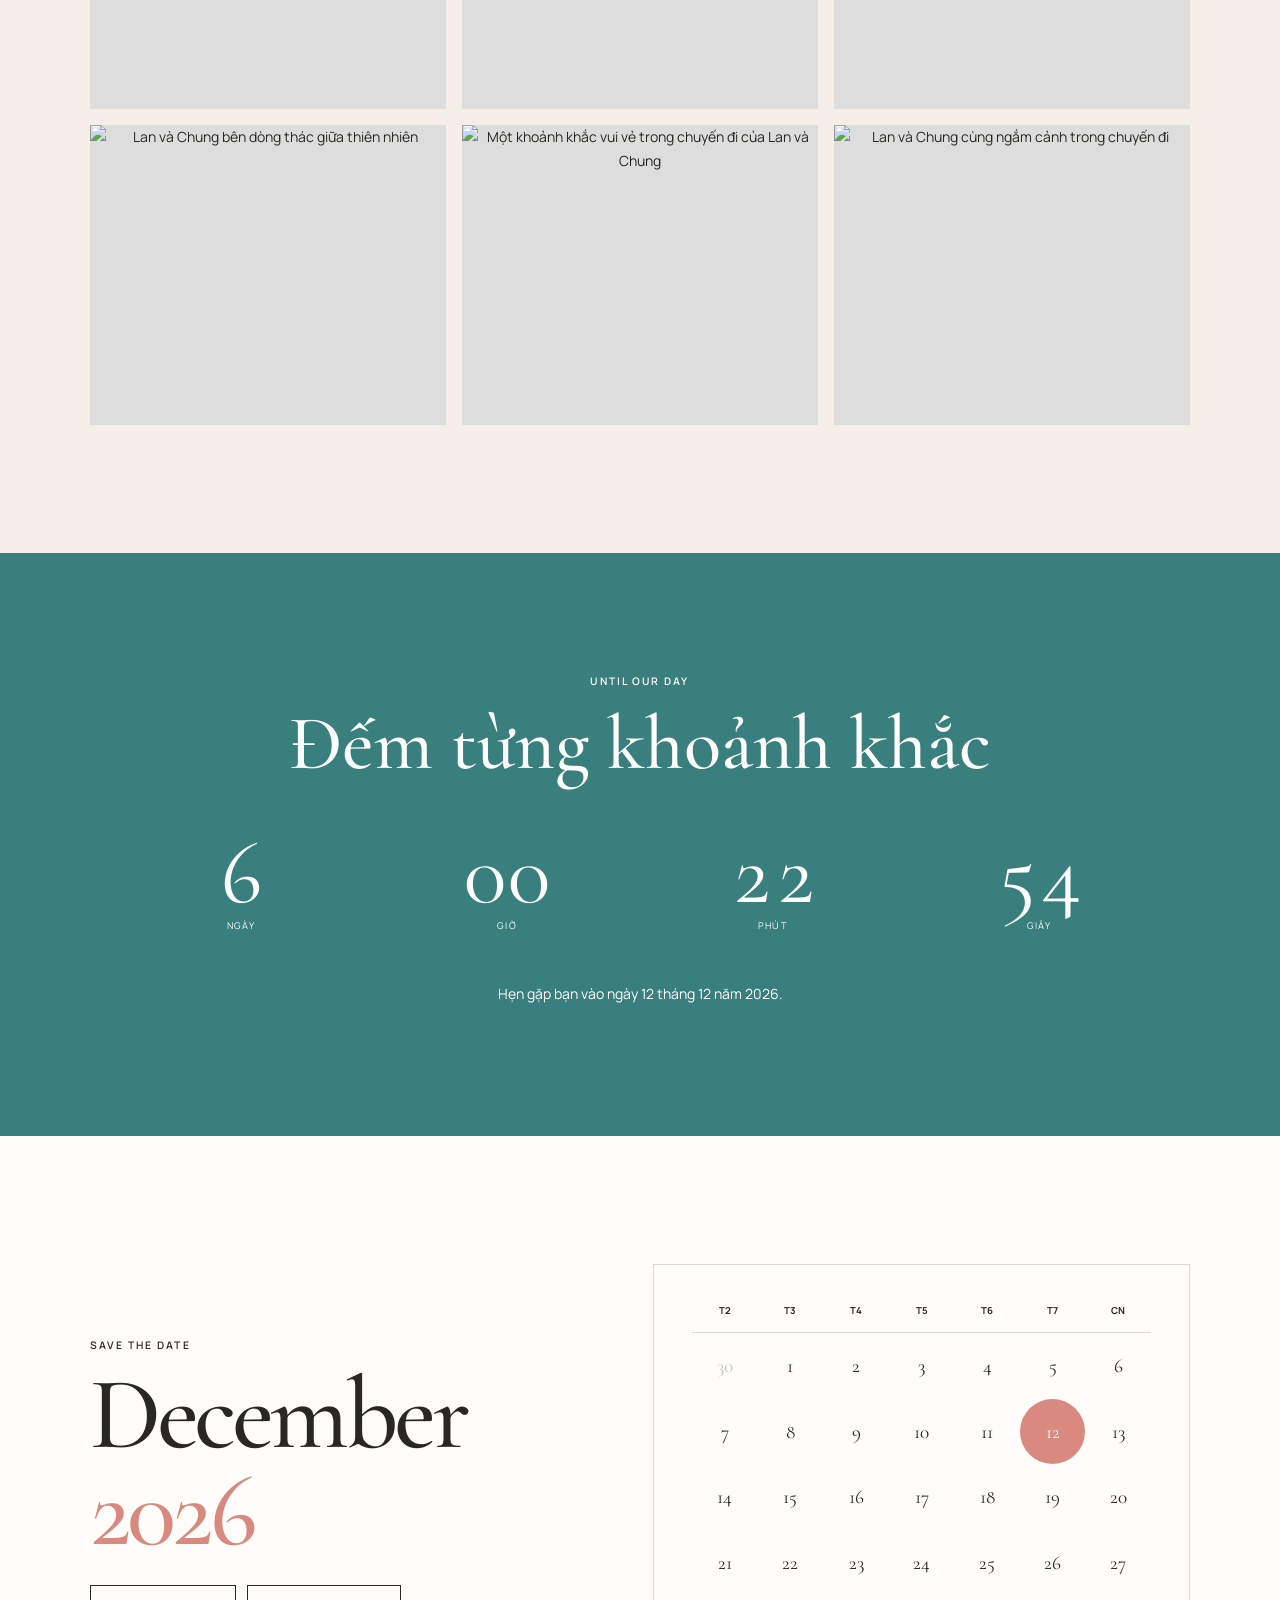
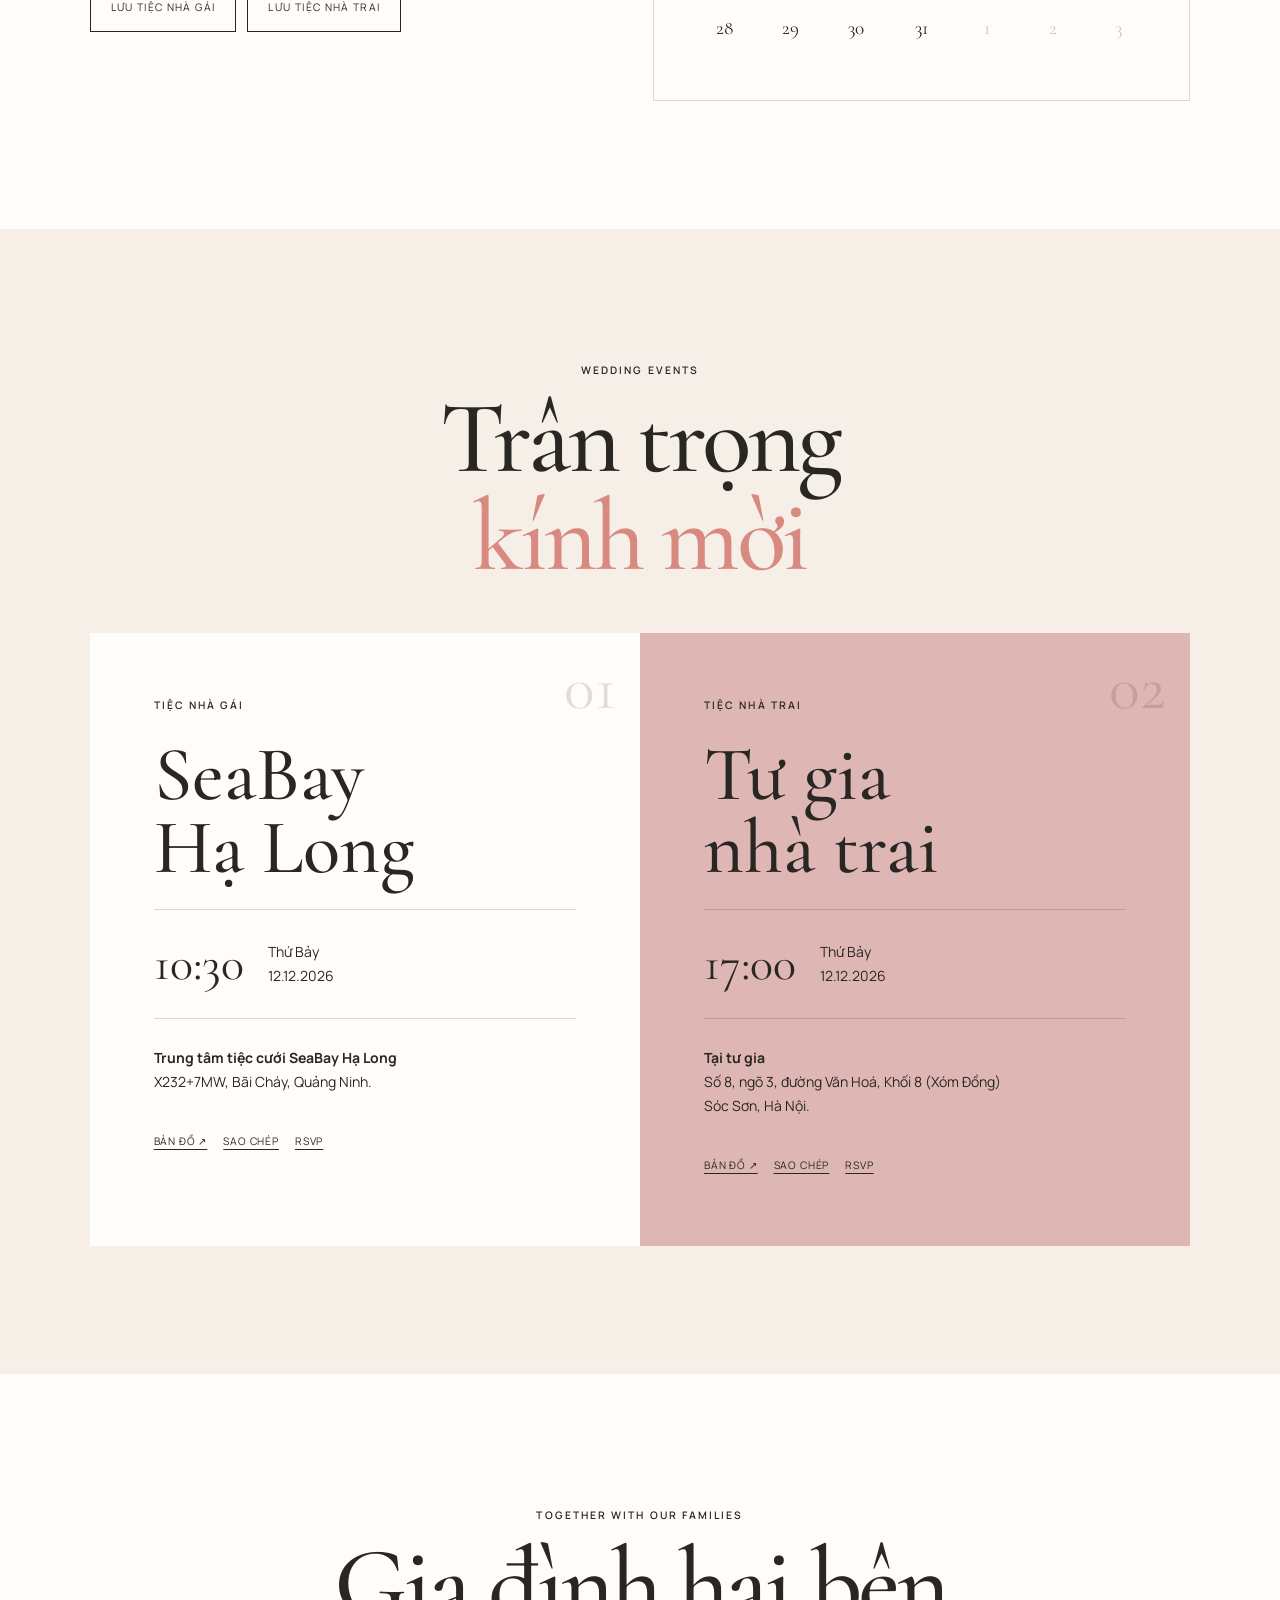
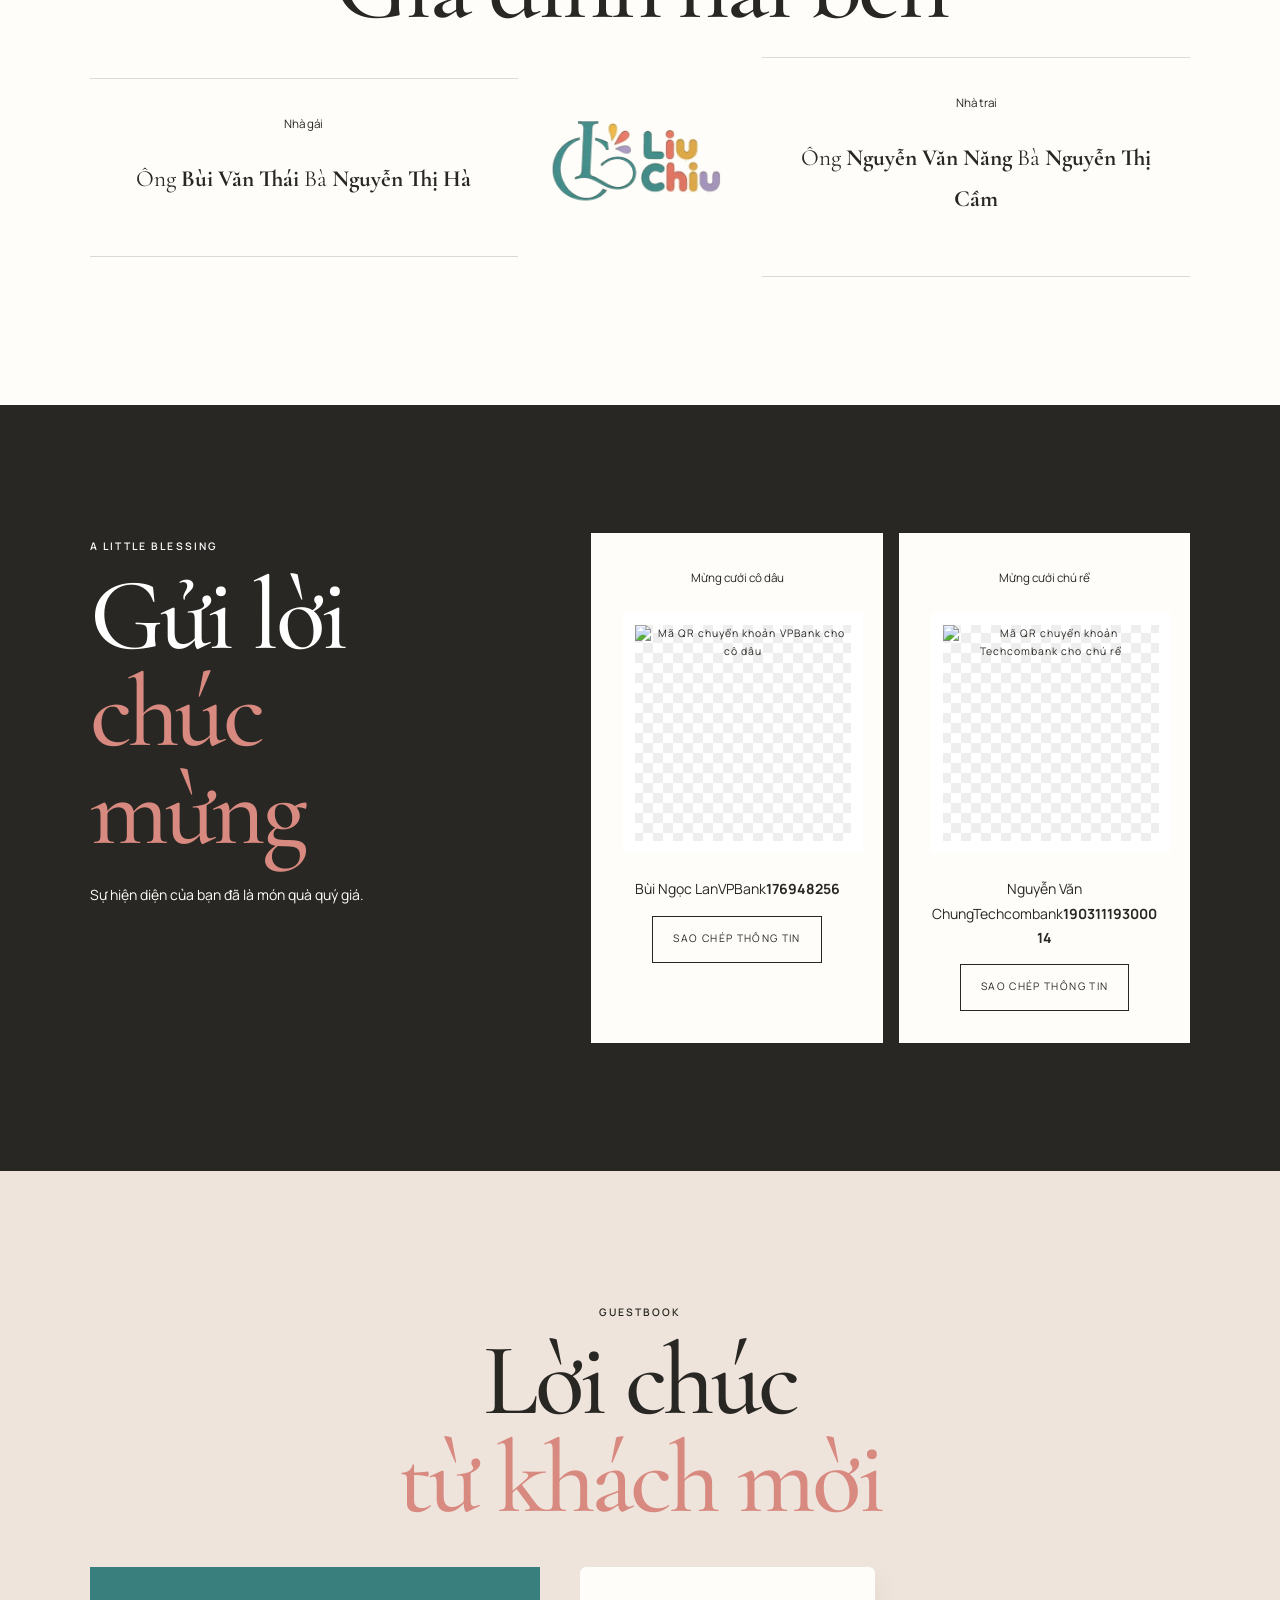
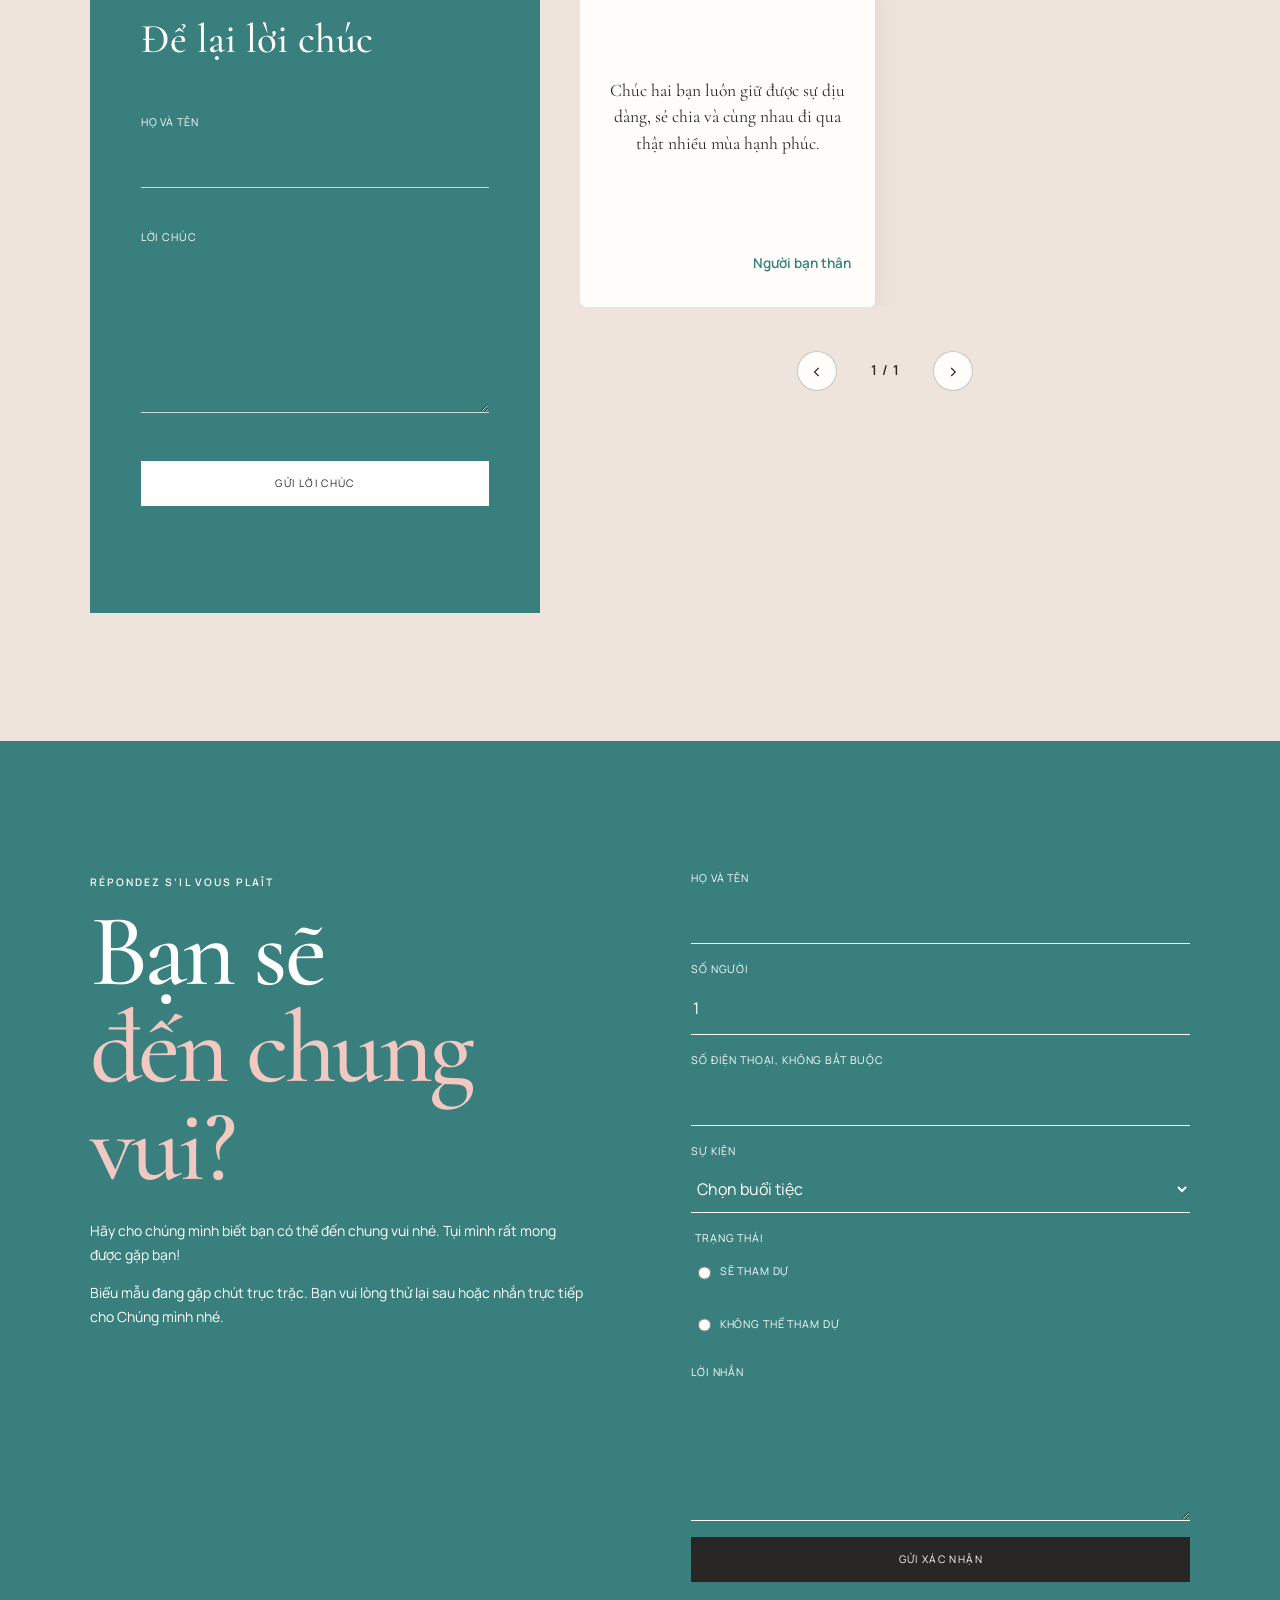
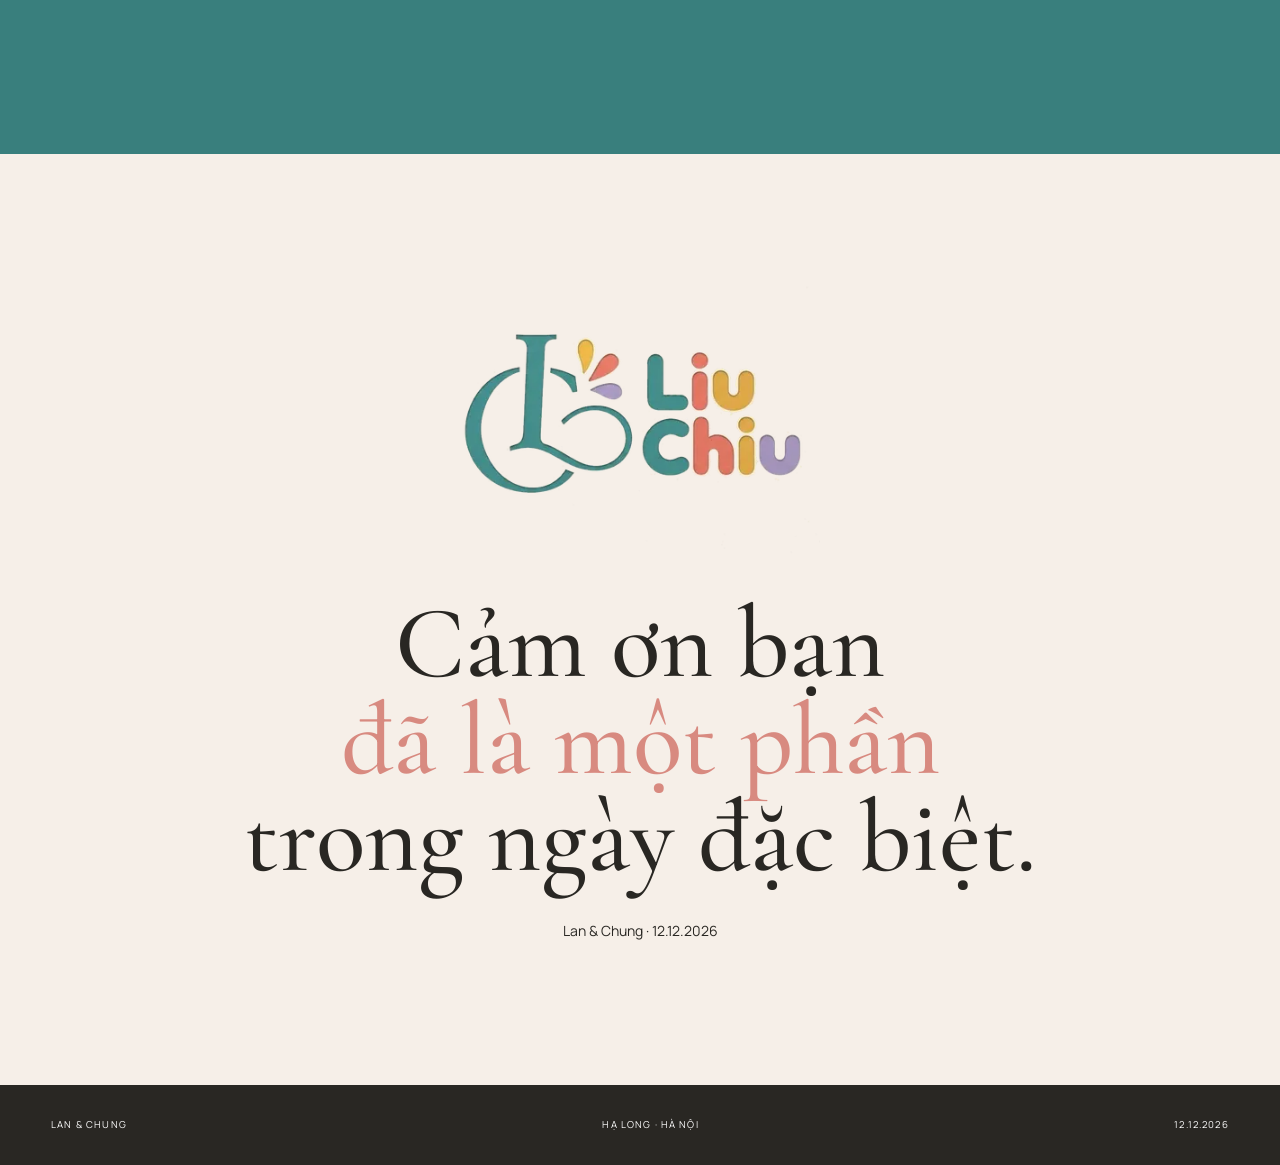
==== commit 44bb088b: "Revise wedding invitation content and structure Updated wedding invitation details and improved acce" ====
--- a/index.html
+++ b/index.html
@@ -6,7 +6,6 @@
   <meta content="#f6efe8" name="theme-color"/>
   <meta content="Thiệp cưới Lan và Chung, ngày 12 tháng 12 năm 2026" name="description"/>
   <title>Lan & Chung | 12.12.2026</title>
-
   <!-- Replace the placeholder domain in these URLs with the deployed HTTPS website URL. -->
   <link href="https://lan-chung-wedding.netlify.app/" rel="canonical"/>
   <meta content="website" property="og:type"/>
@@ -22,6 +21,7 @@
   <meta content="Lan &amp; Chung | 12.12.2026" name="twitter:title"/>
   <meta content="Lan và Chung trân trọng mời bạn cùng hiện diện trong ngày khởi đầu hành trình mới — 12.12.2026." name="twitter:description"/>
   <meta content="https://lan-chung-wedding.netlify.app/assets/images/hero.webp" name="twitter:image"/>
+
   <link href="https://fonts.googleapis.com" rel="preconnect"/>
   <link crossorigin="" href="https://fonts.gstatic.com" rel="preconnect"/>
   <link href="https://fonts.googleapis.com/css2?family=Cormorant+Garamond:wght@400;500;600&family=Manrope:wght@300;400;500;600&display=swap&subset=vietnamese" rel="stylesheet"/>
@@ -88,7 +88,7 @@
           <b>12.12</b>
           <span>2026</span>
         </div>
-        <p>Bùi Ngọc Lan và Nguyễn Văn Chung trân trọng mời bạn cùng hiện diện trong ngày khởi đầu hành trình mới.</p>
+        <p><strong>Bùi Ngọc Lan</strong> và <strong>Nguyễn Văn Chung</strong> trân trọng mời bạn.<br>Hãy đến chung vui và lưu giữ những khoảnh khắc đáng nhớ cùng chúng mình nhé.</p>
       </div>
     </section>
 
@@ -102,28 +102,29 @@
       <div class="story">
         <figure class="reveal">
           <p>“Giữa hàng triệu cuộc gặp gỡ, chúng mình đã chọn ở lại bên nhau.”</p>
-          <img alt="Ảnh mẫu cho câu chuyện" loading="lazy" src="assets/images/g3.webp"/>
+          <img alt="Cô dâu trong chiếc váy cưới ren với đuôi váy dài giữa khu vườn" loading="lazy" src="assets/images/Bride-with-Lace-Train.png"/>
         </figure>
         <div class="timeline">
           <article class="reveal">
             <b>01</b>
-            <time>[Ngày / tháng / năm]</time>
+            <time>Tháng 8/2022</time>
             <h3>Lần đầu gặp gỡ</h3>
-            <p>Chúng mình gặp nhau vào một ngày rất đỗi bình thường. Không ai biết cuộc trò chuyện hôm ấy lại trở thành chương mở đầu cho một hành trình dài.</p>
+            <p>Có lẽ duyên phận bắt đầu từ những điều giản dị nhất.<br>
+            Từ ngày cùng làm việc tại một công ty, chúng mình quen biết, trở thành bạn bè và bắt đầu một câu chuyện mà khi ấy, chẳng ai ngờ sẽ đặc biệt đến vậy.</p>
             <!-- <small>Nội dung mẫu, cần thay bằng kỷ niệm thật.</small> -->
           </article>
           <article class="reveal">
             <b>02</b>
-            <time>[Ngày / tháng / năm]</time>
+            <time>Tháng 01/2026</time>
             <h3>Ngày mình có nhau</h3>
-            <p>Từ những câu chuyện nhỏ, chúng mình học cách lắng nghe, sẻ chia và cùng nhau trưởng thành.</p>
+            <p>Từ những câu chuyện nhỏ, những lần gặp gỡ và những chuyến đi, chúng mình dần tìm thấy sự đồng điệu. Từ tình bạn, chúng mình trở thành người thương, cùng sẻ chia, trưởng thành và trở thành một phần trong cuộc sống của nhau.</p>
             <!-- <small>Nội dung mẫu, cần thay bằng ngày bắt đầu yêu.</small> -->
           </article>
           <article class="reveal">
             <b>03</b>
-            <time>[Ngày / tháng / năm]</time>
+            <time>12/12/2026</time>
             <h3>Lời hẹn trọn đời</h3>
-            <p>Sau những mùa vui buồn bên nhau, chúng mình quyết định gọi người còn lại là gia đình.</p>
+            <p>Sau những tháng ngày yêu thương và đồng hành, chúng mình chọn nắm tay nhau đi hết chặng đường phía trước. Ngày <strong class="story-date">12.12.2026</strong>, tình yêu viết tiếp chương mới — mang tên Gia đình.</p>
             <!-- <small>Nội dung mẫu, cần thay bằng chuyện cầu hôn.</small> -->
           </article>
         </div>
@@ -135,20 +136,34 @@
       <div class="heading center reveal">
         <span class="eyebrow">Selected moments</span>
         <h2>Wedding <em>Gallery</em></h2>
-        <!-- <p>Ảnh mẫu minh họa concept editorial.</p> -->
       </div>
       <div class="photos">
-        <button class="photo tall reveal" data-img="assets/images/g1.webp">
-          <img alt="Ảnh mẫu thiệp cưới" loading="lazy" src="assets/images/g1.webp"/>
-        </button>
-        <button class="photo reveal" data-img="assets/images/g2.webp">
-          <img alt="Ảnh mẫu cưới botanical" loading="lazy" src="assets/images/g2.webp"/>
-        </button>
-        <button class="photo reveal" data-img="assets/images/g3.webp">
-          <img alt="Ảnh mẫu cưới tông hồng" loading="lazy" src="assets/images/g3.webp"/>
-        </button>
-        <button class="photo wide reveal" data-img="assets/images/g4.webp">
-          <img alt="Ảnh mẫu cưới hoàng hôn" loading="lazy" src="assets/images/g4.webp"/>
+        <button class="photo reveal" data-img="assets/images/CD-CR.png">
+          <img alt="Lan và Chung trong bộ ảnh cưới giữa khu vườn hoa trắng" loading="lazy" src="assets/images/CD-CR.png"/>
+        </button>
+        <button class="photo reveal" data-img="assets/images/Bride-with-Lace-Train.png">
+          <img alt="Cô dâu trong chiếc váy cưới ren với đuôi váy dài" loading="lazy" src="assets/images/Bride-with-Lace-Train.png"/>
+        </button>
+        <button class="photo reveal" data-img="assets/images/CR.png">
+          <img alt="Cô dâu thử chiếc váy cưới ren bồng bềnh" loading="lazy" src="assets/images/CR.png"/>
+        </button>
+        <button class="photo reveal" data-img="assets/images/26.jpg">
+          <img alt="Lan và Chung khoe nhẫn đính hôn bên thác nước" loading="lazy" src="assets/images/26.jpg"/>
+        </button>
+        <button class="photo reveal" data-img="assets/images/24.jpg">
+          <img alt="Lan và Chung chụp ảnh bên thác nước" loading="lazy" src="assets/images/24.jpg"/>
+        </button>
+        <button class="photo reveal" data-img="assets/images/18.jpg">
+          <img alt="Khoảnh khắc tình cảm của Lan và Chung trong chuyến đi" loading="lazy" src="assets/images/18.jpg"/>
+        </button>
+        <button class="photo reveal" data-img="assets/images/21.jpg">
+          <img alt="Lan và Chung bên dòng thác giữa thiên nhiên" loading="lazy" src="assets/images/21.jpg"/>
+        </button>
+        <button class="photo reveal" data-img="assets/images/22.jpg">
+          <img alt="Một khoảnh khắc vui vẻ trong chuyến đi của Lan và Chung" loading="lazy" src="assets/images/22.jpg"/>
+        </button>
+        <button class="photo reveal" data-img="assets/images/23.jpg">
+          <img alt="Lan và Chung cùng ngắm cảnh trong chuyến đi" loading="lazy" src="assets/images/23.jpg"/>
         </button>
       </div>
     </section>
@@ -233,19 +248,25 @@
     <section class="section family reveal">
       <span class="eyebrow">Together with our families</span>
       <h2>Gia đình hai bên</h2>
-      <div>
-        <article>
+      <div class="family-groups">
+        <article class="family-card">
           <small>Nhà gái</small>
-          <p>Ông <b>Bùi Văn Thái</b><br/>Bà <b>Nguyễn Thị Hà</b></p>
-        </article>
-        <picture>
+          <p>
+            <span>Ông <b>Bùi Văn Thái</b></span>
+            <span>Bà <b>Nguyễn Thị Hà</b></span>
+          </p>
+        </article>
+        <picture class="family-emblem">
           <source media="(min-width: 1024px)" srcset="assets/images/logo_liu_chiu_desktop.webp"/>
           <source media="(min-width: 768px)" srcset="assets/images/logo_liu_chiu_tablet.webp"/>
           <img alt="Logo Liu Chiu" loading="lazy" src="assets/images/logo_liu_chiu_mobile.webp"/>
         </picture>
-        <article>
+        <article class="family-card">
           <small>Nhà trai</small>
-          <p>Ông <b>Nguyễn Văn Năng</b><br/>Bà <b>Nguyễn Thị Cầm</b></p>
+          <p>
+            <span>Ông <b>Nguyễn Văn Năng</b></span>
+            <span>Bà <b>Nguyễn Thị Cầm</b></span>
+          </p>
         </article>
       </div>
     </section>
@@ -256,18 +277,23 @@
         <span class="eyebrow">A little blessing</span>
         <h2>Gửi lời <em>chúc mừng</em></h2>
         <p>Sự hiện diện của bạn đã là món quà quý giá.</p>
-        <!-- QR chỉ hiển thị sau khi điền thông tin chính thức. -->
       </div>
       <div class="gift-grid">
         <article class="reveal">
           <small>Mừng cưới cô dâu</small>
-          <div class="qr">QR<br/>CHƯA CẤU HÌNH</div>
-          <button class="btn outline" disabled="">Sao chép thông tin</button>
+          <div class="qr-frame">
+            <img alt="Mã QR chuyển khoản VPBank cho cô dâu" class="qr" height="240" loading="lazy" src="assets/images/qr-bride.svg" width="240"/>
+          </div>
+          <p class="bank-info"><span>Bùi Ngọc Lan</span><span>VPBank</span><strong>176948256</strong></p>
+          <button class="btn outline copy-account" data-copy="VPBank - 176948256 - BUI NGOC LAN" data-copy-message="Đã sao chép thông tin tài khoản cô dâu" type="button">Sao chép thông tin</button>
         </article>
         <article class="reveal">
           <small>Mừng cưới chú rể</small>
-          <div class="qr">QR<br/>CHƯA CẤU HÌNH</div>
-          <button class="btn outline" disabled="">Sao chép thông tin</button>
+          <div class="qr-frame">
+            <img alt="Mã QR chuyển khoản Techcombank cho chú rể" class="qr" height="240" loading="lazy" src="assets/images/qr-groom.svg" width="240"/>
+          </div>
+          <p class="bank-info"><span>Nguyễn Văn Chung</span><span>Techcombank</span><strong>19031119300014</strong></p>
+          <button class="btn outline copy-account" data-copy="Techcombank - 19031119300014 - NGUYEN VAN CHUNG" data-copy-message="Đã sao chép thông tin tài khoản chú rể" type="button">Sao chép thông tin</button>
         </article>
       </div>
     </section>
@@ -294,7 +320,7 @@
 
         <!-- Khung chứa slider lời chúc và thanh điều hướng nút bấm -->
         <div class="wish-slider-wrapper">
-          <div aria-label="Danh sách lời chúc từ khách mời" aria-live="polite" id="wishList" class="wish-slider">
+          <div aria-label="Danh sách lời chúc từ khách mời" aria-live="off" id="wishList" class="wish-slider">
             <article class="wish">
               <small>Mẫu</small>
               <blockquote>Chúc hai bạn luôn giữ được sự dịu dàng, sẻ chia và cùng nhau đi qua thật nhiều mùa hạnh phúc.</blockquote>
@@ -317,8 +343,8 @@
       <div class="heading reveal">
         <span class="eyebrow">Répondez s’il vous plaît</span>
         <h2>Bạn sẽ <em>đến chung vui?</em></h2>
-        <p>Phản hồi được lưu và xác minh trực tiếp trong Google Sheets.</p>
-        <p id="backendState" role="status">Đang kiểm tra kết nối biểu mẫu...</p>
+        <p>Hãy cho chúng mình biết bạn có thể đến chung vui nhé. Tụi mình rất mong được gặp bạn!</p>
+        <p id="backendState" role="status">Tụi mình đang chuẩn bị biểu mẫu một chút nhé…</p>
       </div>
       <form id="rsvpForm">
         <label>Họ và tên
@@ -371,10 +397,14 @@
   </footer>
 
   <!-- Các thành phần bổ trợ UI/UX -->
-  <button class="music" id="music">♫ <span>Nhạc</span></button>
+  <button aria-label="Phát nhạc nền Hơn Cả Yêu" aria-pressed="false" class="music" id="music" type="button">
+    <span aria-hidden="true">♫</span>
+    <span class="music-label">Nghe nhạc</span>
+  </button>
+  <div aria-hidden="true" class="music-audio-player" id="musicPlayer"></div>
   <div class="toast" id="toast"></div>
-  <div class="lightbox" hidden="" id="lightbox">
-    <button id="close">×</button>
+  <div aria-label="Ảnh phóng lớn" aria-modal="true" class="lightbox" hidden="" id="lightbox" role="dialog">
+    <button aria-label="Đóng ảnh phóng lớn" id="close" type="button">×</button>
     <img alt="Ảnh phóng lớn" id="lightImg"/>
   </div>
 </body>
